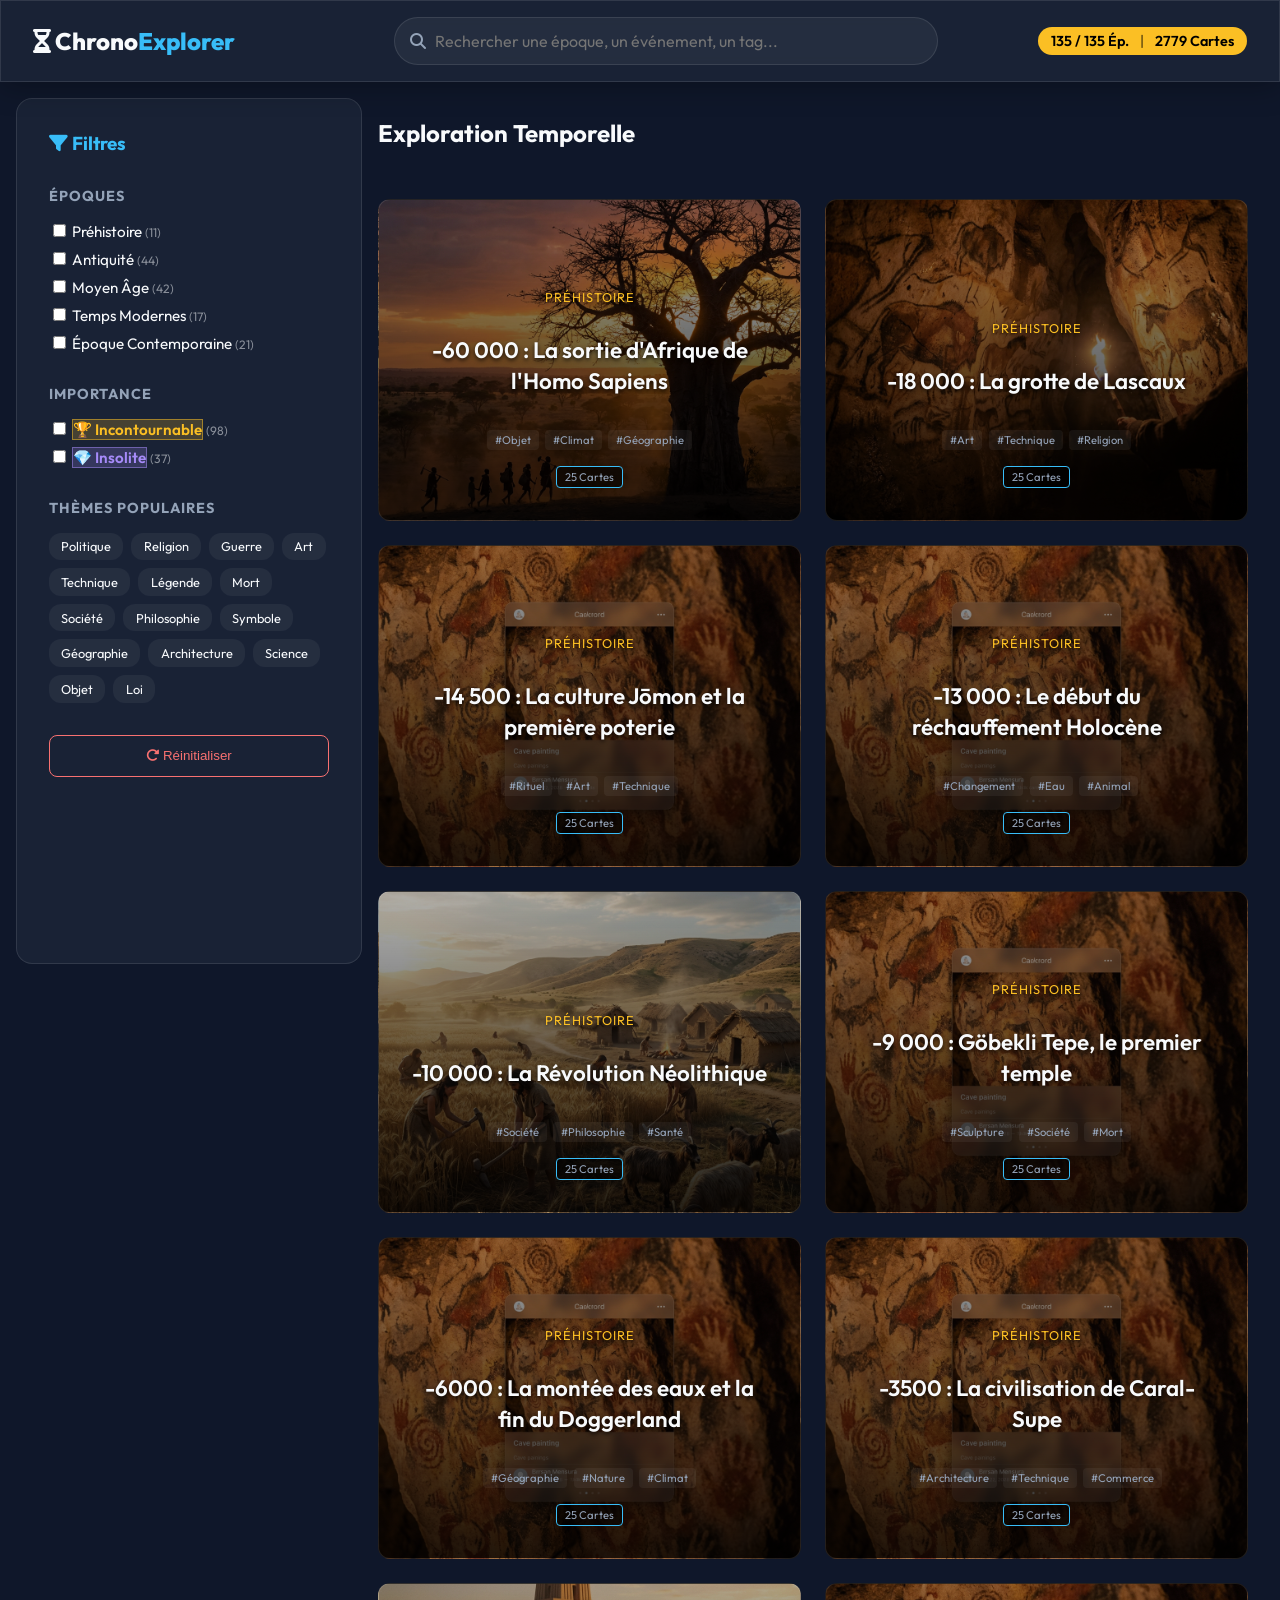
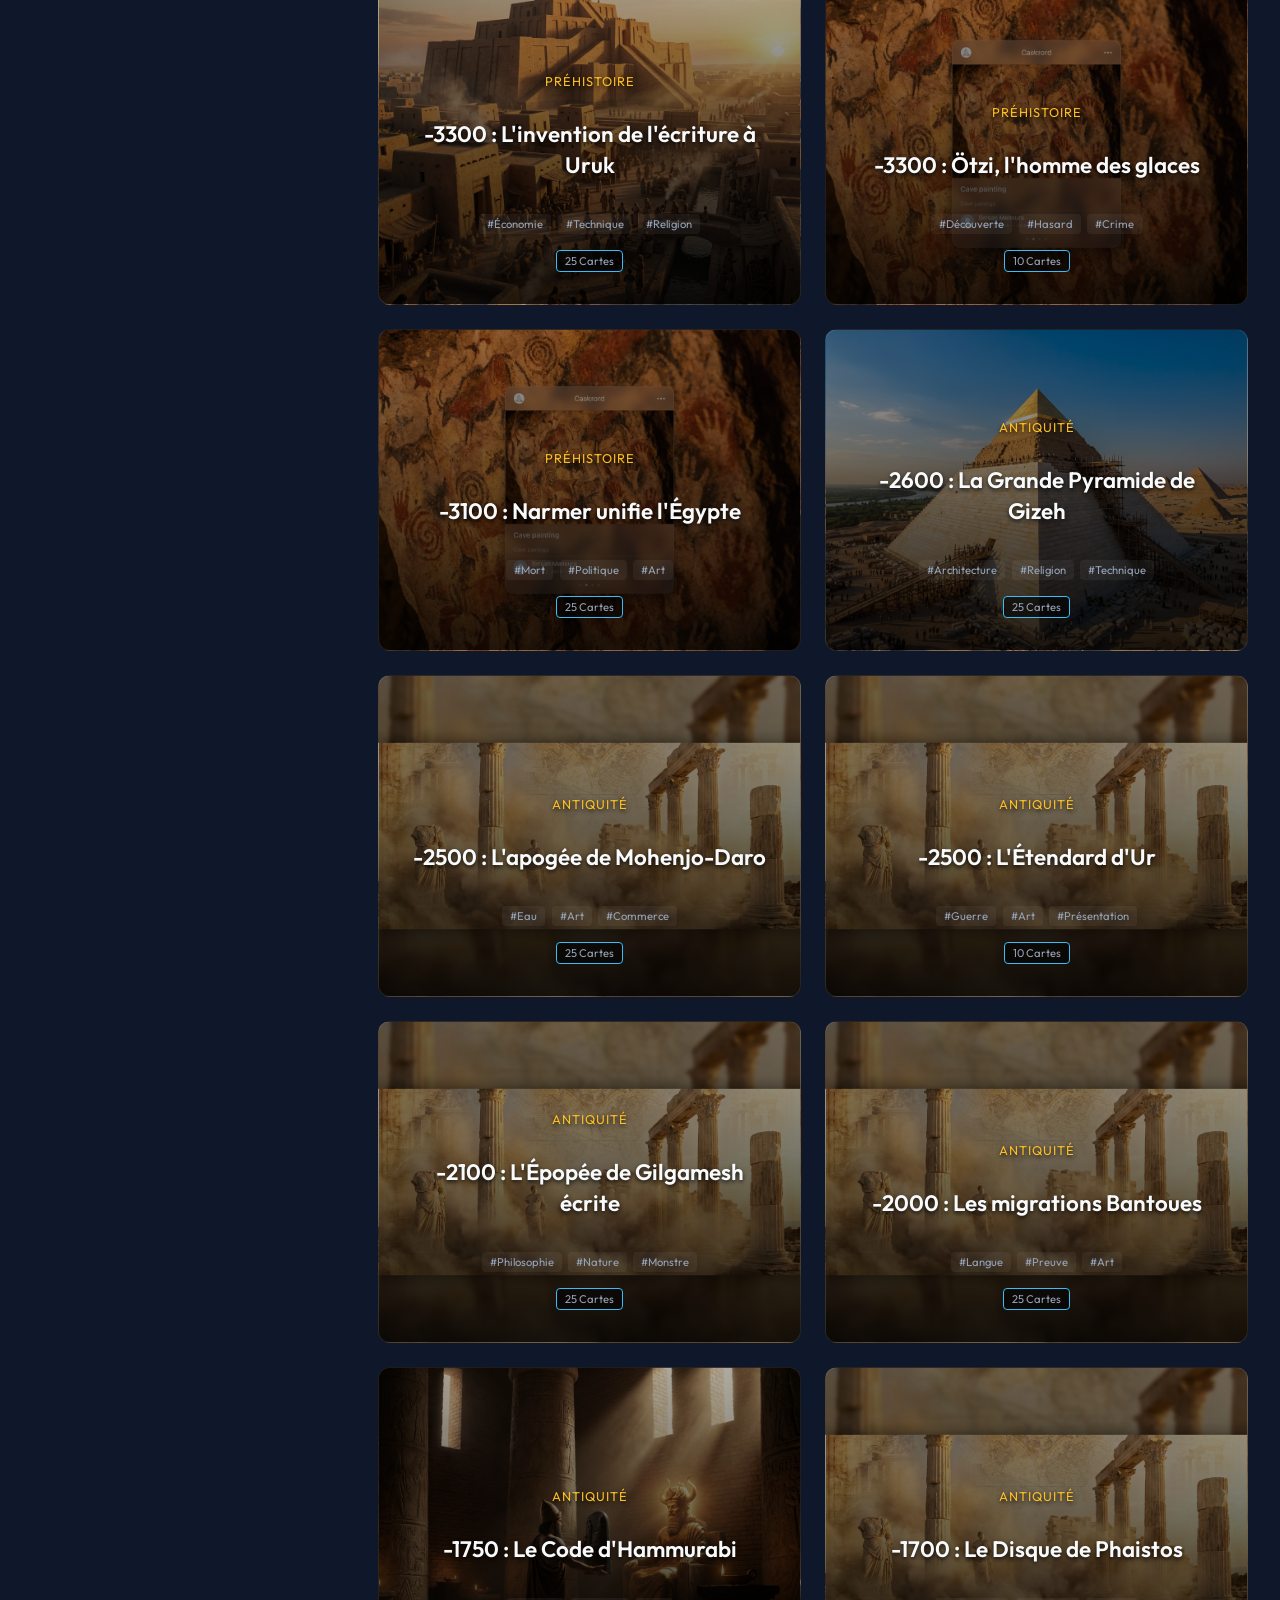
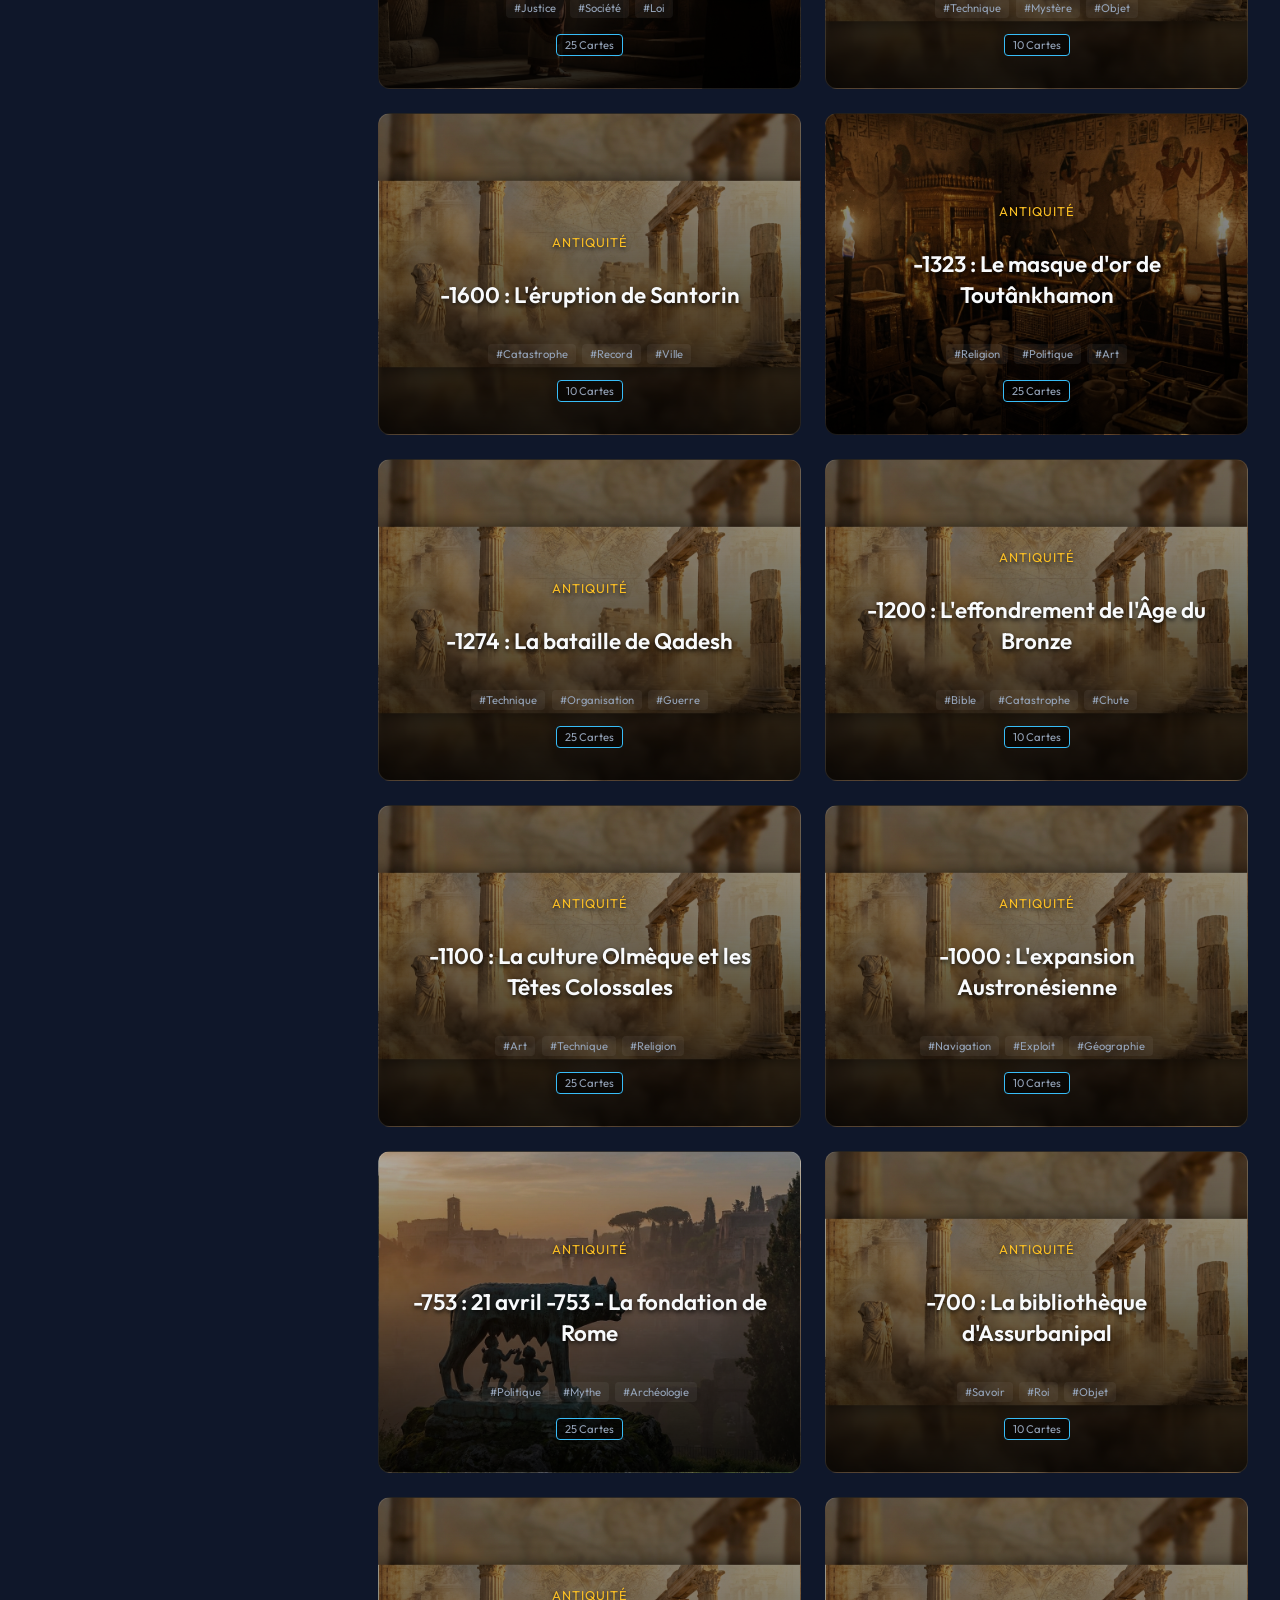
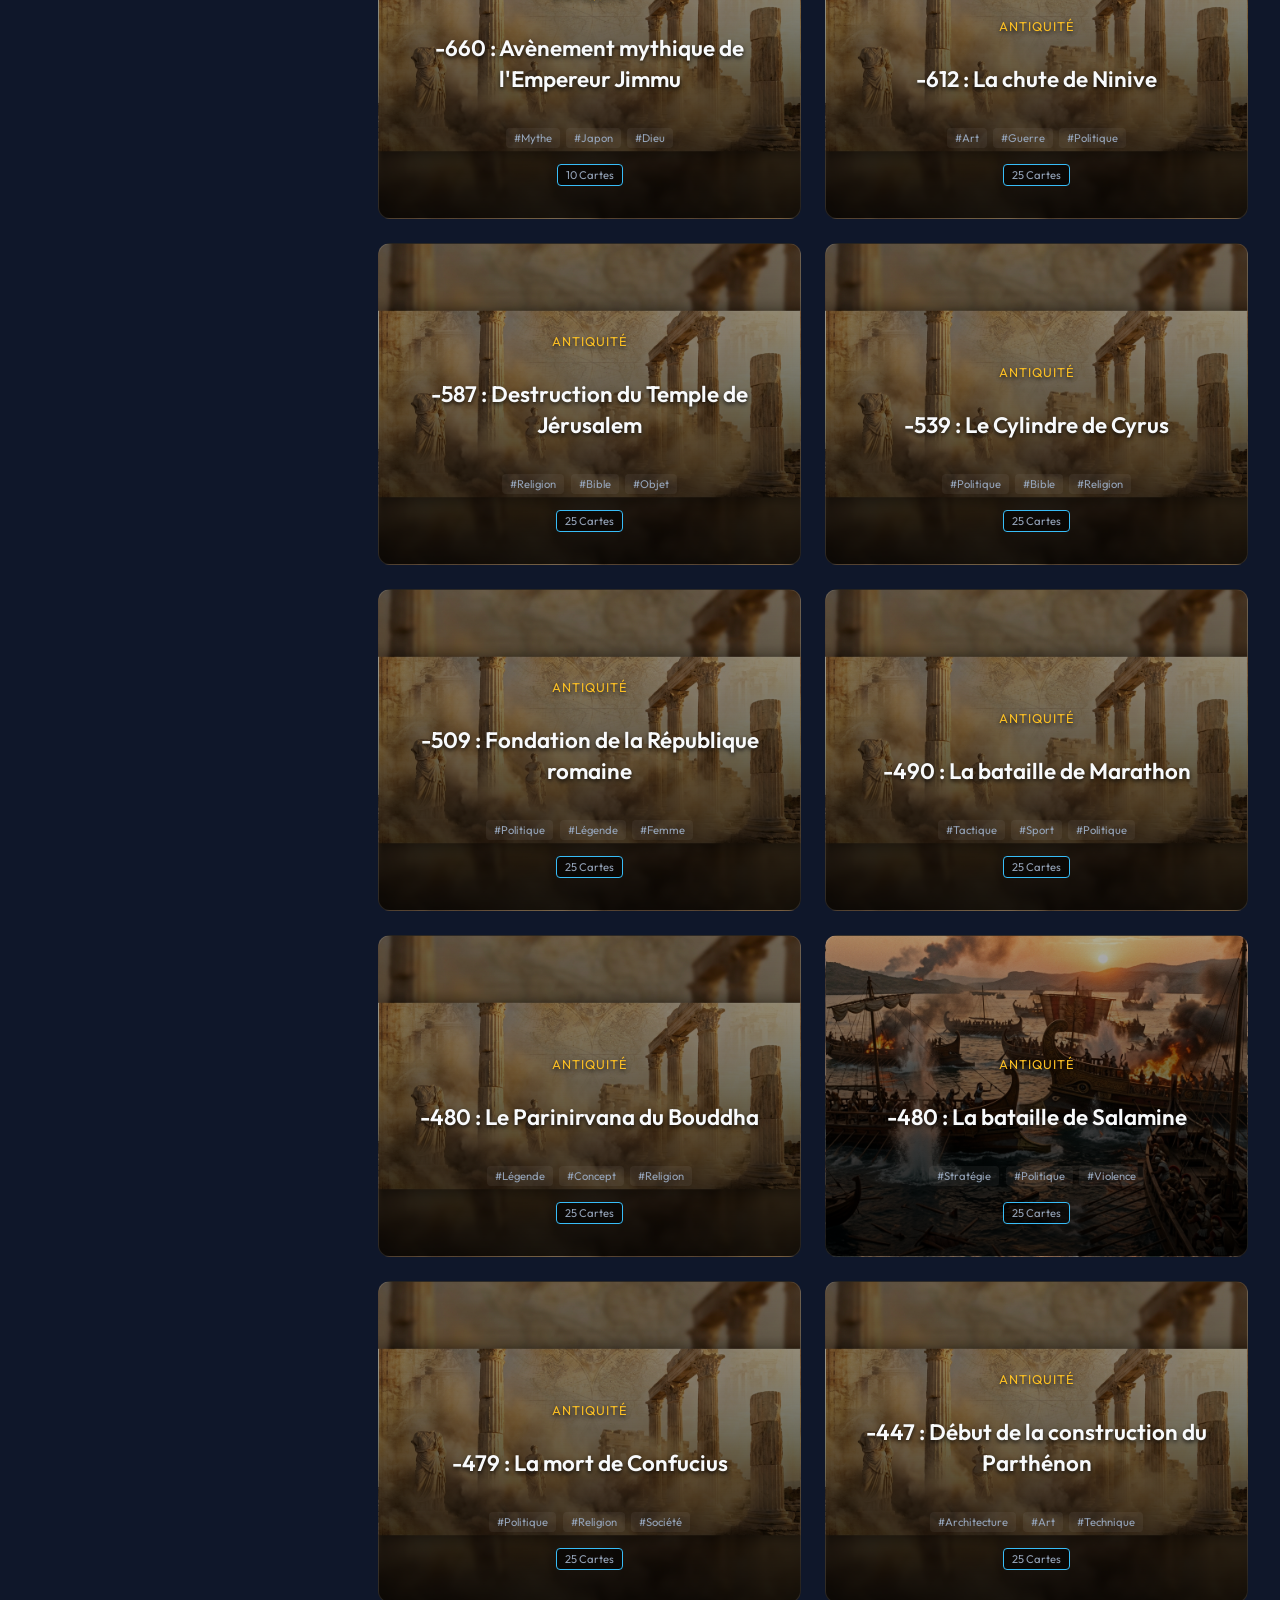
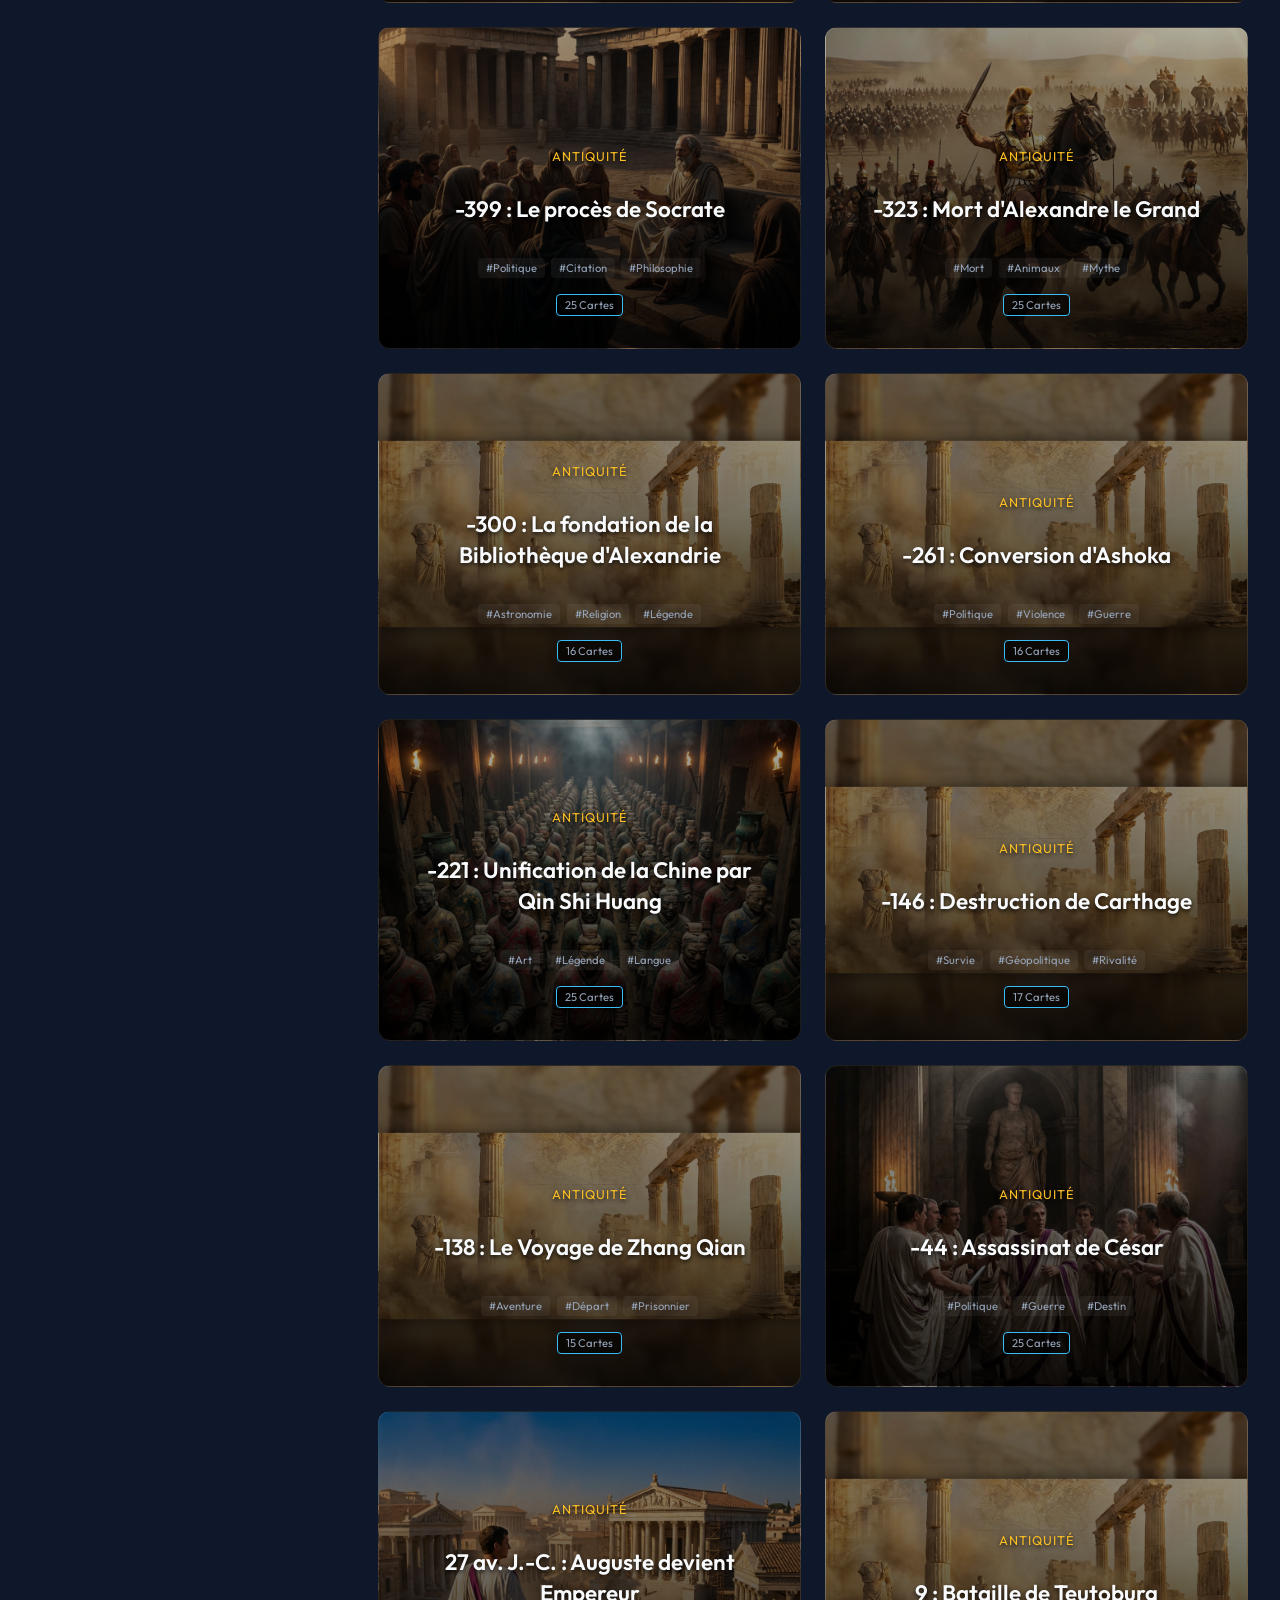
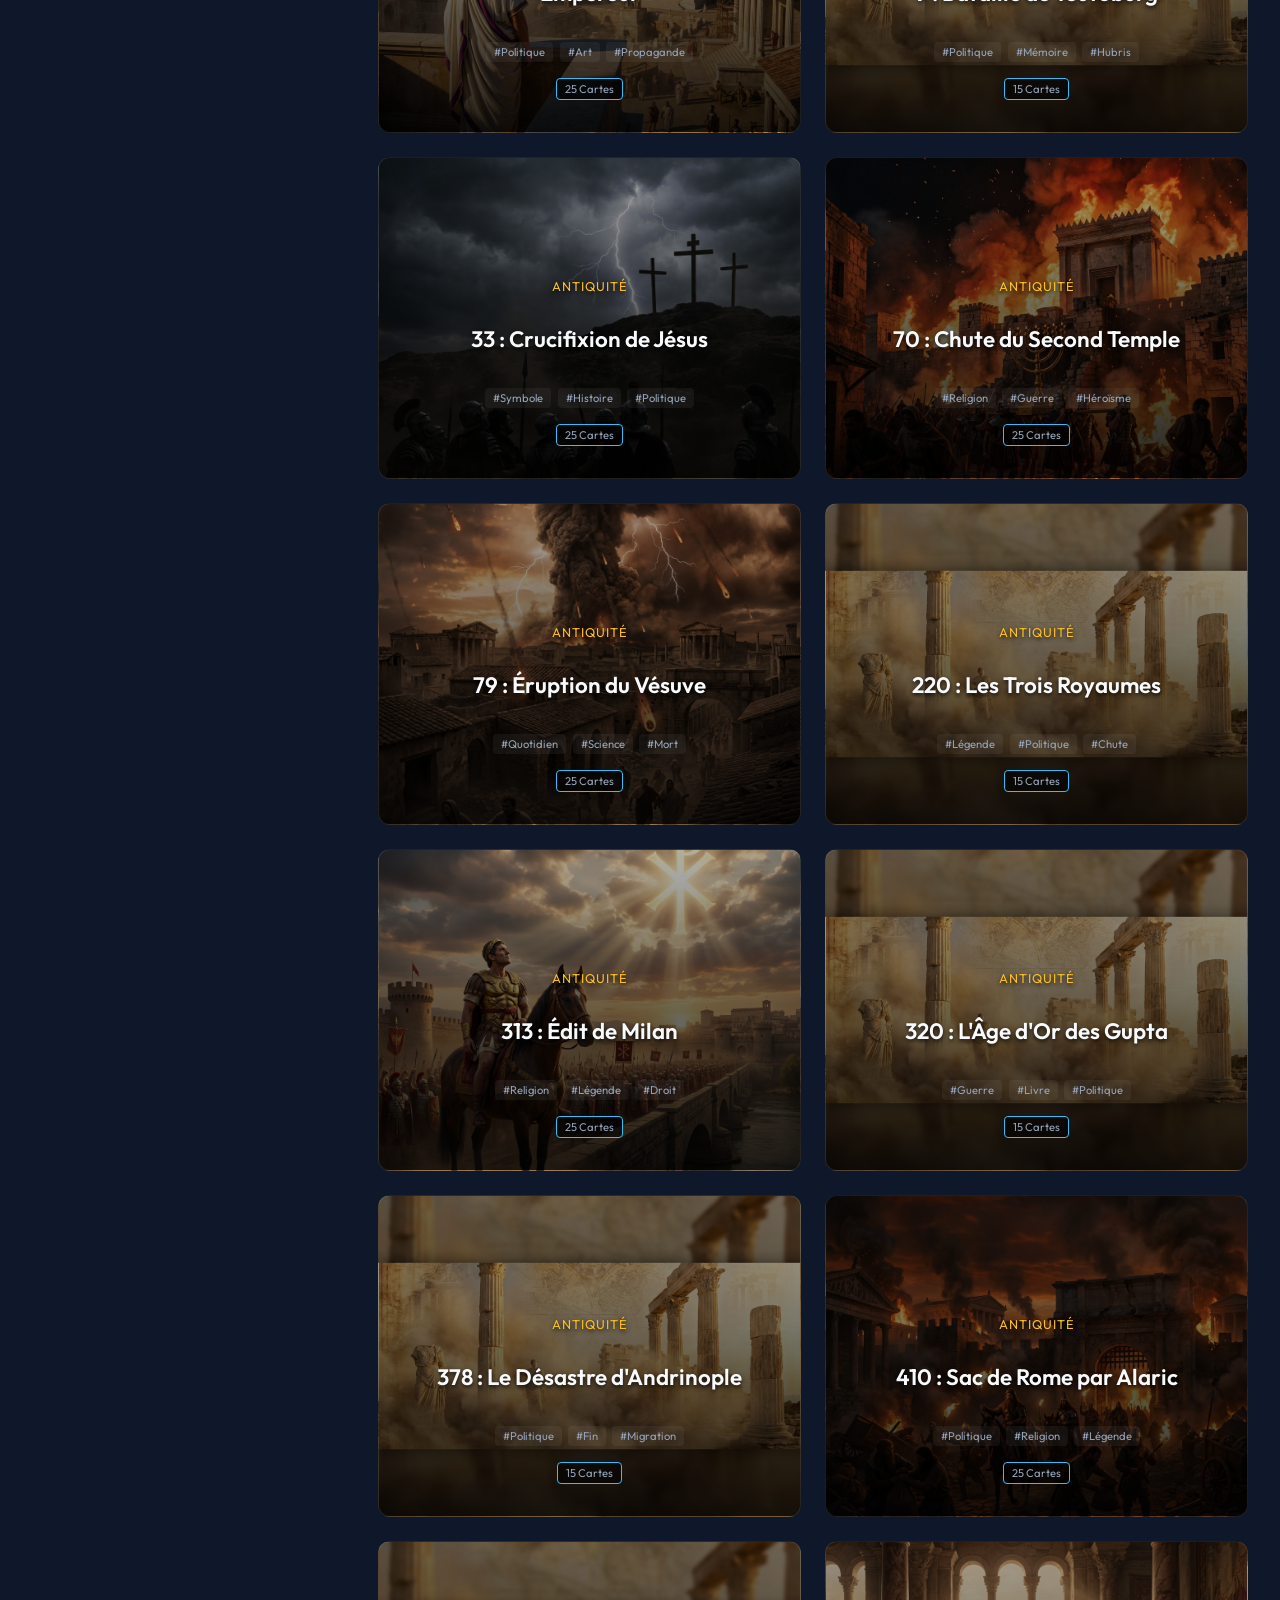
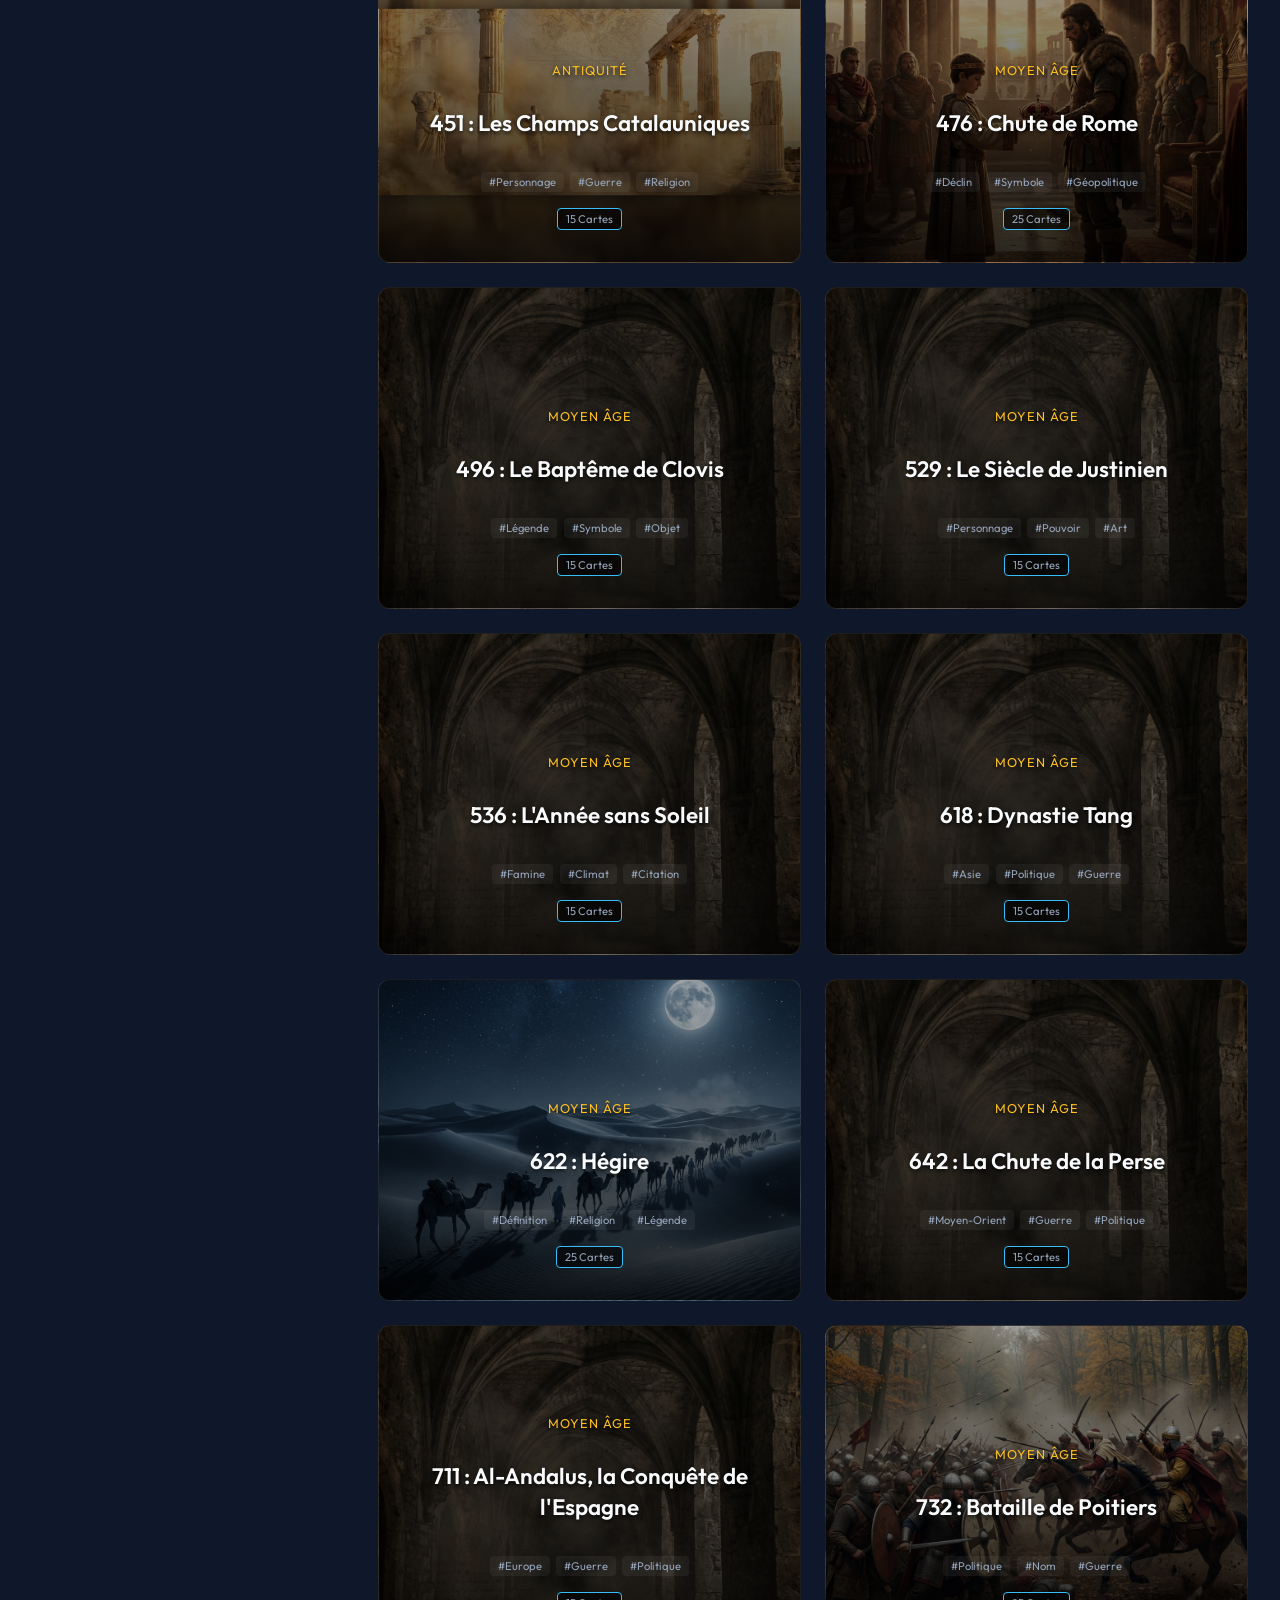
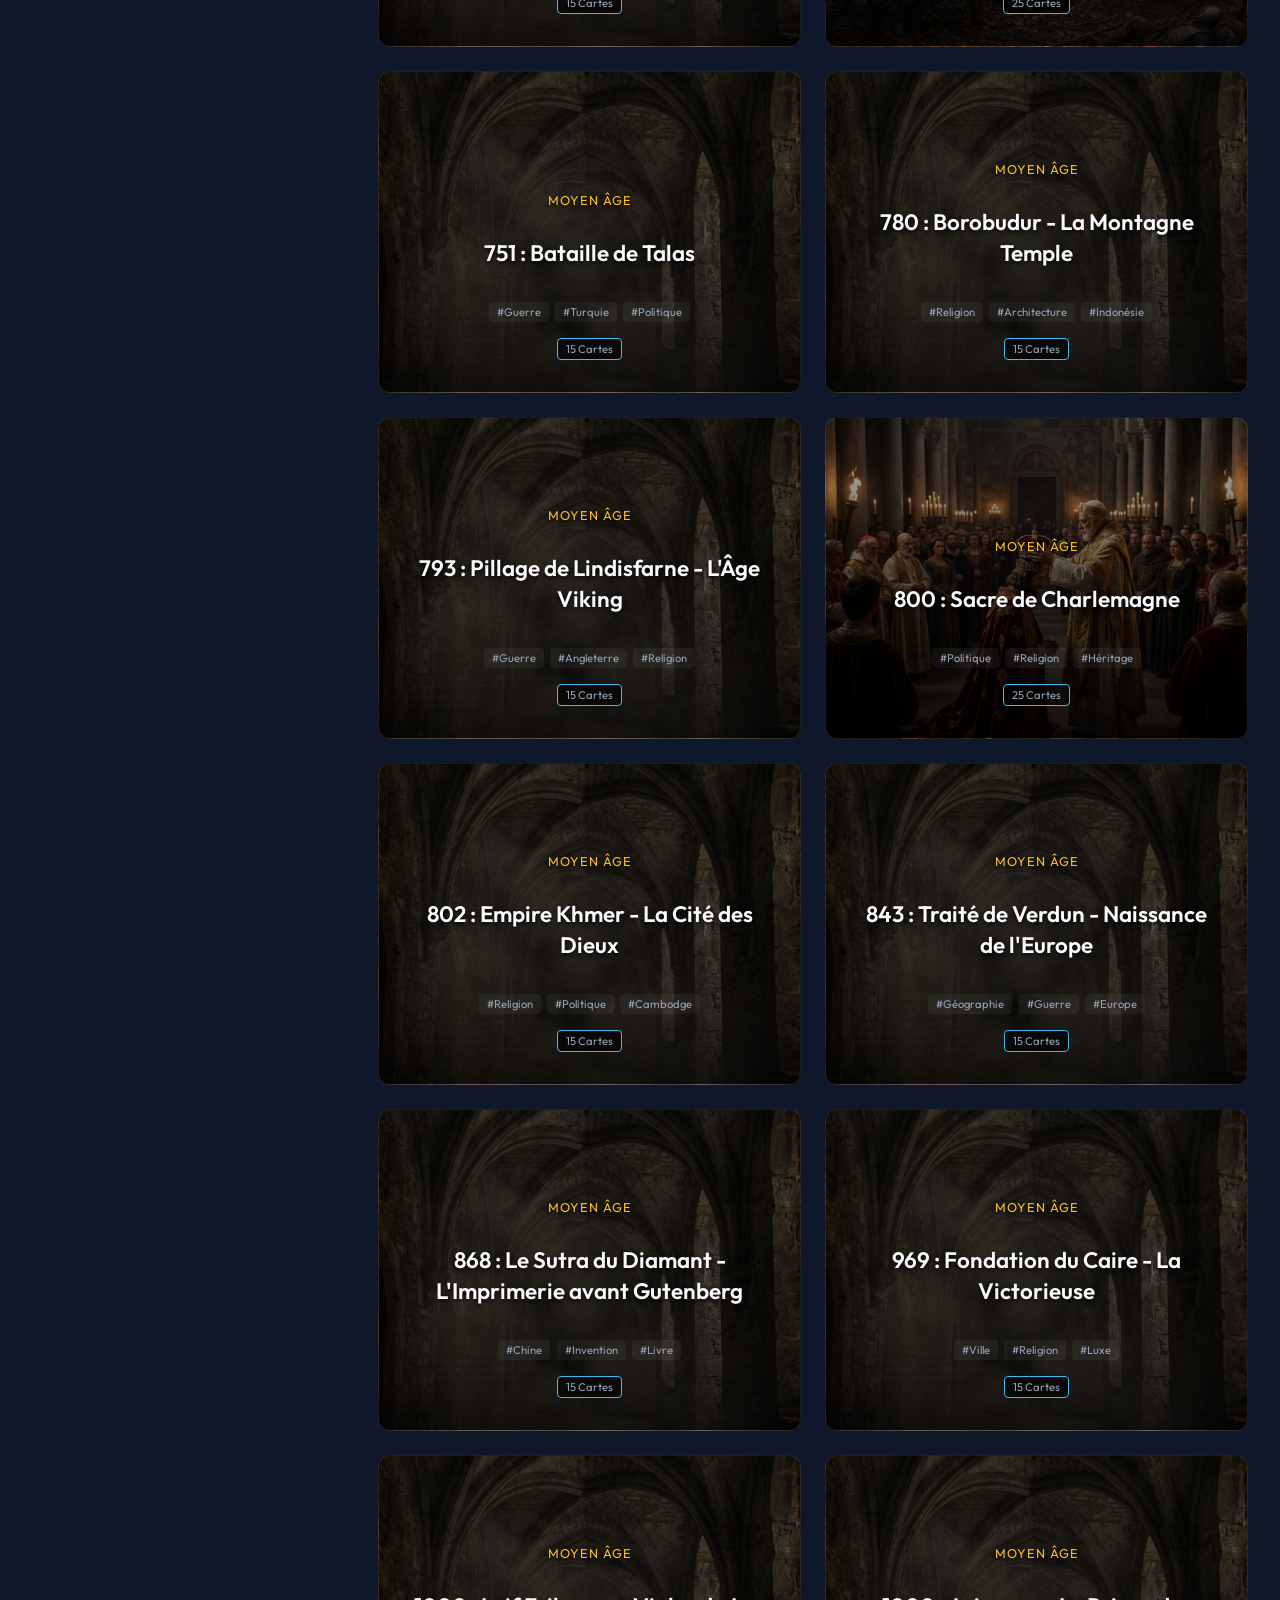
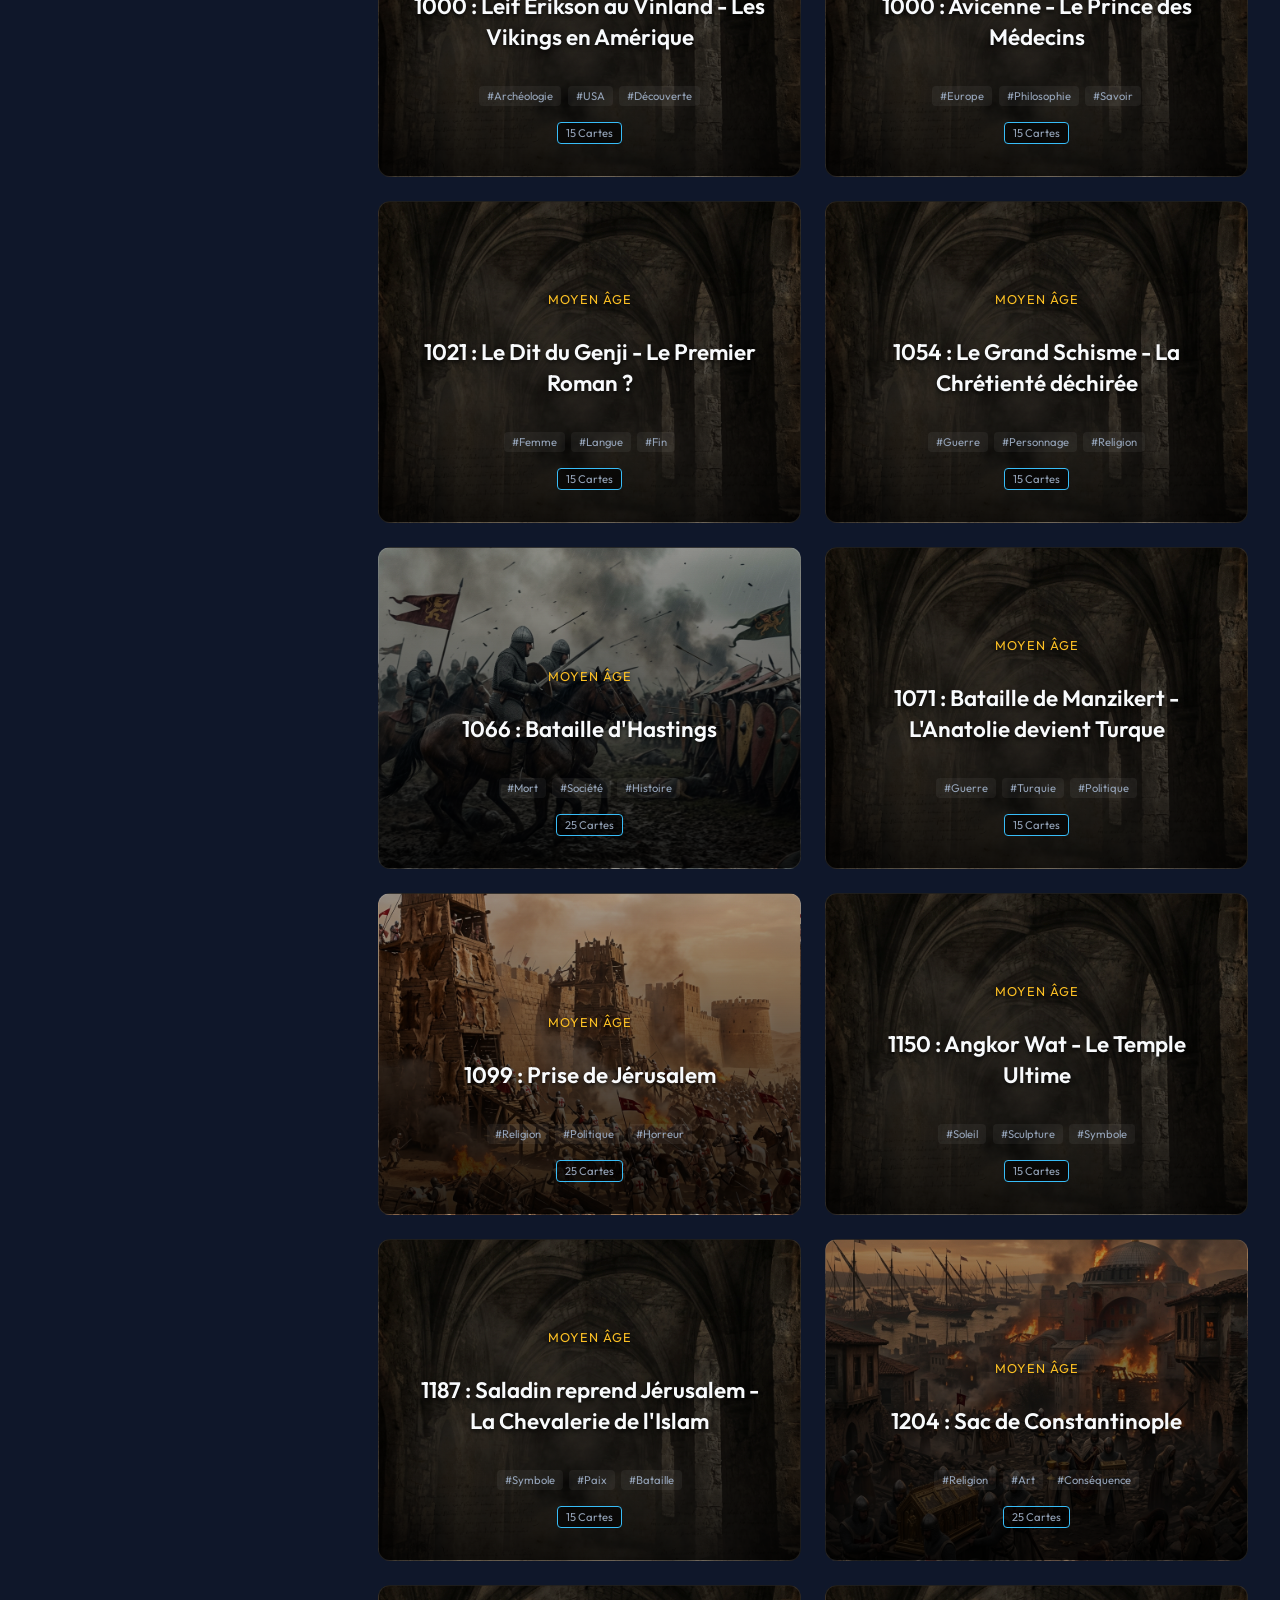
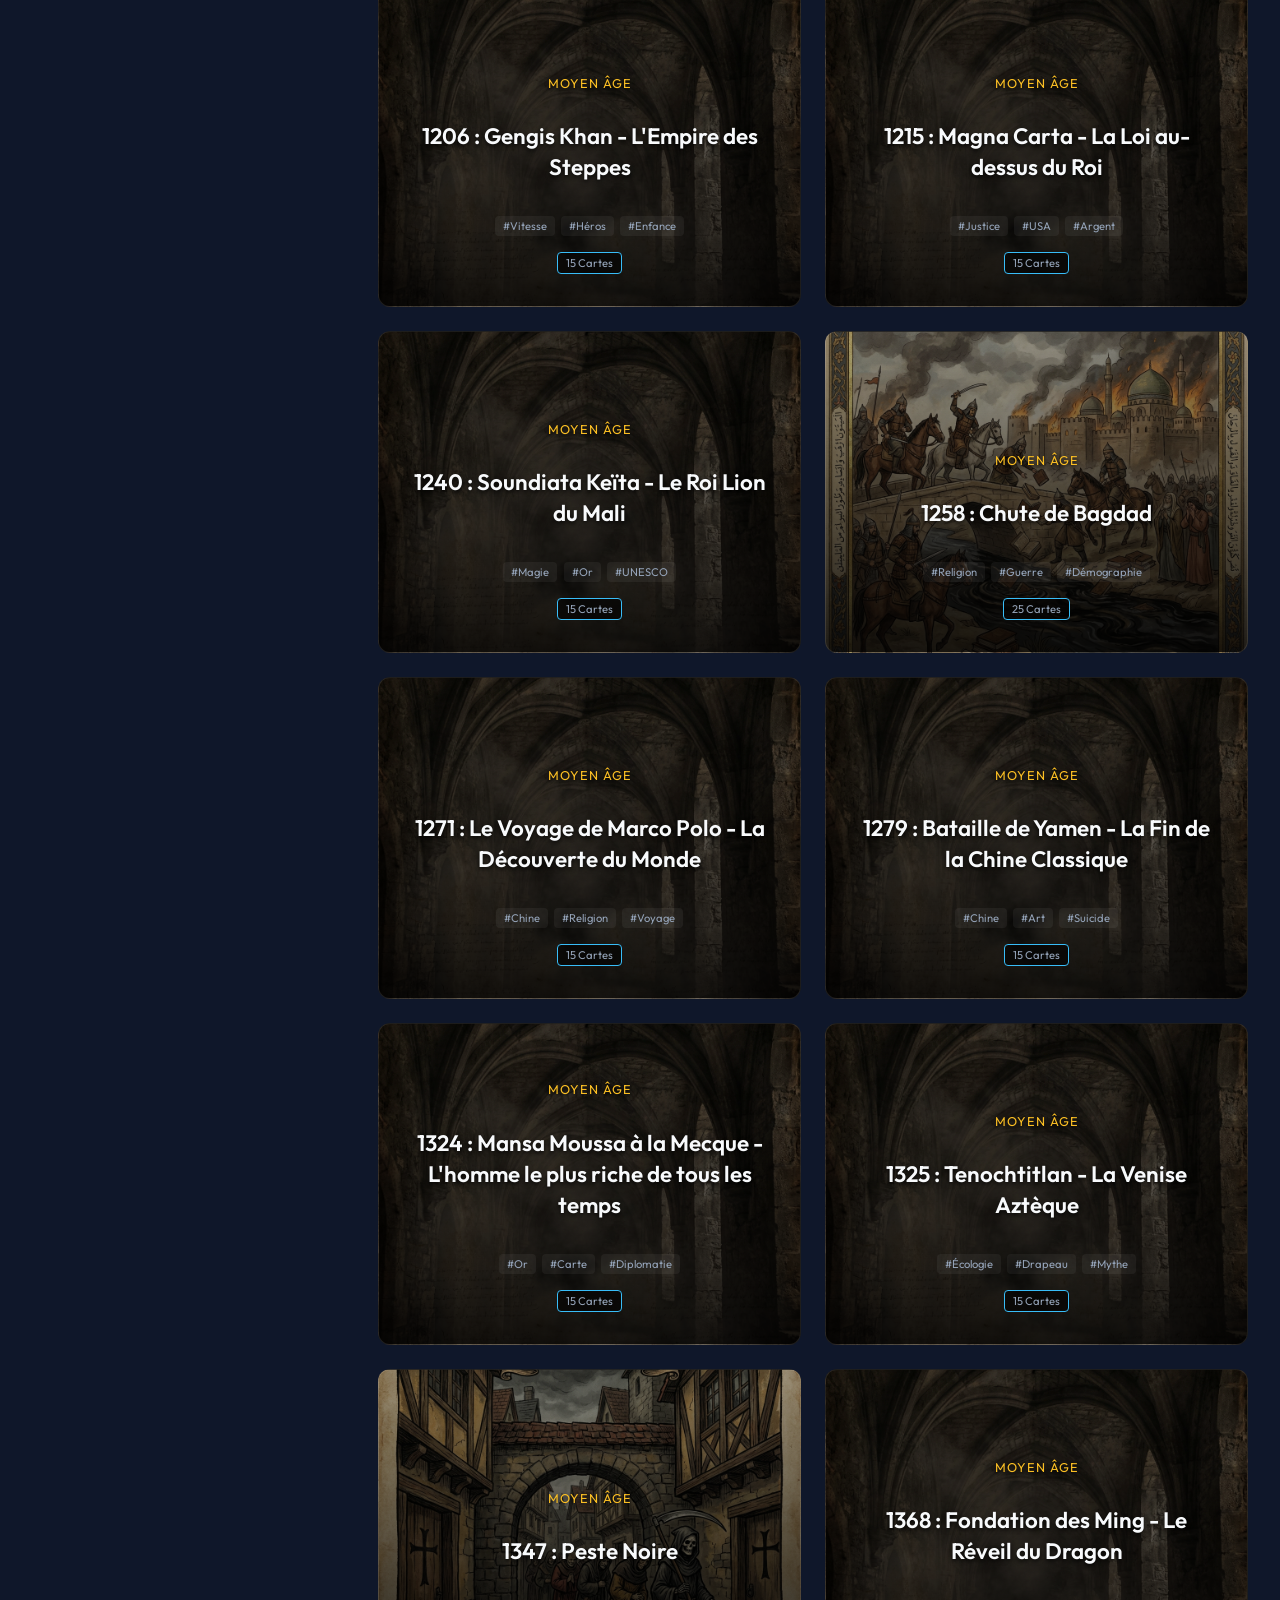
==== index.html @ a6320ce4 "Feat: Improve mobile design (swipe, filters, header)" ====
<!DOCTYPE html>
<html lang="fr">

<head>
    <meta charset="UTF-8">
    <meta name="viewport" content="width=device-width, initial-scale=1.0">
    <title>Chrono-Explorer | Annecdote</title>
    <!-- Modern Font -->
    <link
        href="https://fonts.googleapis.com/css2?family=Outfit:wght@300;400;600;800&family=Merriweather:ital,wght@0,300;0,400;1,400&display=swap"
        rel="stylesheet">
    <link rel="stylesheet" href="explorer.css">
    <!-- FontAwesome for Icons -->
    <link rel="stylesheet" href="https://cdnjs.cloudflare.com/ajax/libs/font-awesome/6.4.0/css/all.min.css">
</head>

<body>

    <!-- Header Navigation -->
    <header class="glass-header">
        <div class="logo">
            <i class="fa-solid fa-hourglass-half"></i> Chrono<span>Explorer</span>
        </div>
        <div class="search-container">
            <i class="fa-solid fa-search"></i>
            <input type="text" id="searchInput" placeholder="Rechercher une époque, un événement, un tag...">
        </div>
        <div class="stats-badge">
            <span id="cardCount">0</span> Cartes
        </div>
    </header>

    <div class="app-layout">
        <!-- Mobile Filter Toggle -->
        <button id="toggleFiltersBtn" class="mobile-filter-toggle">
            <i class="fa-solid fa-filter"></i> Filtres
        </button>

        <!-- Sidebar Filters -->
        <aside class="sidebar glass-panel">
            <h3><i class="fa-solid fa-filter"></i> Filtres</h3>

            <div class="filter-section">
                <h4>Époques</h4>
                <div class="checkbox-group" id="eraFilters">
                    <!-- Injected via JS -->
                </div>
            </div>

            <div class="filter-section">
                <h4>Importance</h4>
                <div class="checkbox-group" id="priorityFilters">
                    <!-- Injected via JS -->
                </div>
            </div>

            <div class="filter-section">
                <h4>Thèmes Populaires</h4>
                <div class="tags-cloud" id="tagFilters">
                    <!-- Injected via JS -->
                </div>
            </div>

            <button id="resetFilters" class="btn-reset">
                <i class="fa-solid fa-rotate-right"></i> Réinitialiser
            </button>
        </aside>

        <!-- Main Content -->
        <main class="main-content">
            <div class="content-header">
                <h2>Exploration Temporelle</h2>

            </div>

            <div id="cardsGrid" class="cards-grid">
                <!-- Cards injected here -->
            </div>

            <div id="noResults" class="hidden">
                <i class="fa-solid fa-wind"></i>
                <p>Aucun résultat trouvé dans les archives du temps.</p>
            </div>
        </main>
    </div>

    <!-- Detail Modal (Keep for individual card view if needed, or remove? Let's keep for search results) -->
    <div id="cardModal" class="modal hidden">
        <div class="modal-content glass-panel">
            <span class="close-modal">&times;</span>
            <div class="modal-body" id="modalBody"></div>
        </div>
    </div>

    <!-- Episode Player Overlay -->
    <div id="episodePlayer" class="player-overlay hidden">
        <div class="player-header">
            <button id="closePlayer" class="btn-icon"><i class="fa-solid fa-times"></i></button>
            <h3 id="playerTitle">Episode Title</h3>
            <span id="playerProgress">1 / 25</span>
        </div>

        <div class="player-card-container">
            <button id="prevCard" class="nav-btn"><i class="fa-solid fa-chevron-left"></i></button>

            <div id="activeCard" class="glass-panel player-card">
                <!-- Card Content Injected Here -->
            </div>

            <button id="nextCard" class="nav-btn"><i class="fa-solid fa-chevron-right"></i></button>
        </div>

        <div class="player-controls">
            <div class="progress-bar">
                <div class="progress-fill" id="progressBar"></div>
            </div>
            <p class="hint-text">Utilisez les flèches ou cliquez pour avancer</p>
        </div>
    </div>

    <!-- Data Scripts (Load ALL episodes) -->
    <!-- Batch 1 + Gap Fillers -->
    <!-- data.js MOVED TO END -->
    <!-- Note: data.js aggregates everything, so we assume factsData is available globally -->
    <!-- If individual scripts are needed because data.js relies on them being loaded first, we need to include them. 
         Wait, data.js USES 'data_epX' variables. So we must load them all.
         AUTO-GENERATED LIST BELOW -->
    <script src="data_episode_1_sortie_afrique.js"></script>
    <script src="data_episode_2_lascaux.js"></script>
    <script src="data_episode_3_rome.js"></script>
    <script src="data_episode_4_neolithique.js"></script>
    <script src="data_episode_5_ecriture_uruk.js"></script>
    <script src="data_episode_6_pyramides.js"></script>
    <script src="data_episode_7_hammurabi.js"></script>
    <script src="data_episode_8_toutankhamon.js"></script>
    <script src="data_episode_9_salamine.js"></script>
    <script src="data_episode_11_alexandre.js"></script>
    <script src="data_episode_12_chine_qin.js"></script>
    <script src="data_episode_13_cesar.js"></script>
    <script src="data_episode_14_auguste.js"></script>
    <script src="data_episode_15_jesus.js"></script>
    <script src="data_episode_16_temple_70.js"></script>
    <script src="data_episode_17_pompei.js"></script>
    <script src="data_episode_18_constantin.js"></script>
    <script src="data_episode_19_alaric.js"></script>
    <script src="data_episode_20_chute_rome.js"></script>
    <script src="data_episode_21_hegire.js"></script>
    <script src="data_episode_22_poitiers_732.js"></script>
    <script src="data_episode_23_charlemagne.js"></script>
    <script src="data_episode_24_hastings_1066.js"></script>
    <script src="data_episode_25_croisades_1099.js"></script>
    <script src="data_episode_26_constantinople_1204.js"></script>
    <script src="data_episode_27_bagdad_1258.js"></script>
    <script src="data_episode_28_peste_noire.js"></script>
    <script src="data_episode_29_chute_const_1453.js"></script>
    <script src="data_episode_30_gutenberg_1455.js"></script>
    <script src="data_episode_31_colomb_1492.js"></script>
    <script src="data_episode_32_luther_1517.js"></script>
    <script src="data_episode_33_magellan_1519.js"></script>
    <script src="data_episode_34_cortes_1521.js"></script>
    <script src="data_episode_35_copernic.js"></script>
    <script src="data_episode_36_galilee.js"></script>
    <script src="data_episode_37_taj_mahal.js"></script>
    <script src="data_episode_38_encyclopedie.js"></script>
    <script src="data_episode_39_watt_1769.js"></script>
    <script src="data_episode_40_independence_1776.js"></script>
    <script src="data_episode_41_bastille_1789.js"></script>
    <script src="data_episode_42_haiti_1791.js"></script>
    <script src="data_episode_43_rosette_1799.js"></script>
    <script src="data_episode_44_napoleon_1804.js"></script>
    <script src="data_episode_45_vienne_1815.js"></script>
    <script src="data_episode_46_champollion_1821.js"></script>
    <script src="data_episode_47_train_1830.js"></script>
    <script src="data_episode_48_delacroix_1830.js"></script>
    <script src="data_episode_49_abolition_1848.js"></script>
    <script src="data_episode_50_darwin_1859.js"></script>
    <script src="data_episode_51_secession_1861.js"></script>
    <script src="data_episode_52_meiji_1868.js"></script>
    <script src="data_episode_53_suez_1869.js"></script>
    <script src="data_episode_54_berlin_1884.js"></script>
    <script src="data_episode_55_pasteur_1885.js"></script>
    <script src="data_episode_56_eiffel_1889.js"></script>
    <script src="data_episode_57_dreyfus_1894.js"></script>
    <script src="data_episode_58_cinema_1895.js"></script>
    <script src="data_episode_59_wright_1903.js"></script>
    <script src="data_episode_60_einstein_1905.js"></script>
    <script src="data_episode_61_laicite_1905.js"></script>
    <script src="data_episode_62_jomon.js"></script>
    <script src="data_episode_63_holocene.js"></script>
    <script src="data_episode_64_gobekli.js"></script>
    <script src="data_episode_65_doggerland.js"></script>
    <script src="data_episode_66_caral_supe.js"></script>
    <script src="data_episode_67_otzi.js"></script>
    <script src="data_episode_68_narmer.js"></script>
    <script src="data_episode_69_mohenjo_daro.js"></script>
    <script src="data_episode_70_etendard_ur.js"></script>
    <script src="data_episode_71_gilgamesh.js"></script>
    <script src="data_episode_72_bantous.js"></script>
    <script src="data_episode_73_phaistos.js"></script>
    <script src="data_episode_74_santorin.js"></script>
    <script src="data_episode_75_qadesh.js"></script>
    <script src="data_episode_76_effondrement_bronze.js"></script>
    <script src="data_episode_77_olmeques.js"></script>
    <script src="data_episode_78_austronesie.js"></script>
    <script src="data_episode_79_assurbanipal.js"></script>
    <script src="data_episode_80_jimmu.js"></script>
    <script src="data_episode_81_ninive.js"></script>
    <script src="data_episode_82_temple_salomon.js"></script>
    <script src="data_episode_83_cyrus.js"></script>
    <script src="data_episode_84_republique_rome.js"></script>
    <script src="data_episode_85_marathon.js"></script>
    <script src="data_episode_86_buddha.js"></script>
    <script src="data_episode_87_confucius.js"></script>
    <script src="data_episode_88_parthenon.js"></script>
    <script src="data_episode_89_socrate.js"></script>
    <!-- Gap Fillers Batch 1 -->
    <script src="data_episode_1_sortie_afrique.js"></script>
    <script src="data_episode_2_lascaux.js"></script>
    <script src="data_episode_3_rome.js"></script>
    <script src="data_episode_4_neolithique.js"></script>
    <script src="data_episode_5_ecriture_uruk.js"></script>
    <script src="data_episode_6_pyramides.js"></script>
    <script src="data_episode_7_hammurabi.js"></script>
    <script src="data_episode_8_toutankhamon.js"></script>
    <script src="data_episode_9_salamine.js"></script>
    <script src="data_episode_11_alexandre.js"></script>
    <script src="data_episode_12_chine_qin.js"></script>
    <script src="data_episode_13_cesar.js"></script>
    <script src="data_episode_14_auguste.js"></script>
    <script src="data_episode_15_jesus.js"></script>
    <script src="data_episode_16_temple_70.js"></script>
    <script src="data_episode_17_pompei.js"></script>
    <script src="data_episode_18_constantin.js"></script>
    <script src="data_episode_19_alaric.js"></script>
    <script src="data_episode_20_chute_rome.js"></script>
    <script src="data_episode_21_hegire.js"></script>
    <script src="data_episode_22_poitiers_732.js"></script>
    <script src="data_episode_23_charlemagne.js"></script>
    <script src="data_episode_24_hastings_1066.js"></script>
    <script src="data_episode_25_croisades_1099.js"></script>
    <script src="data_episode_26_constantinople_1204.js"></script>
    <script src="data_episode_27_bagdad_1258.js"></script>
    <script src="data_episode_28_peste_noire.js"></script>
    <script src="data_episode_29_chute_const_1453.js"></script>
    <script src="data_episode_30_gutenberg_1455.js"></script>
    <script src="data_episode_31_colomb_1492.js"></script>
    <script src="data_episode_32_luther_1517.js"></script>
    <script src="data_episode_33_magellan_1519.js"></script>
    <script src="data_episode_34_cortes_1521.js"></script>
    <script src="data_episode_35_copernic.js"></script>
    <script src="data_episode_36_galilee.js"></script>
    <script src="data_episode_37_taj_mahal.js"></script>
    <script src="data_episode_38_encyclopedie.js"></script>
    <script src="data_episode_39_watt_1769.js"></script>
    <script src="data_episode_40_independence_1776.js"></script>
    <script src="data_episode_41_bastille_1789.js"></script>
    <script src="data_episode_42_haiti_1791.js"></script>
    <script src="data_episode_43_rosette_1799.js"></script>
    <script src="data_episode_44_napoleon_1804.js"></script>
    <script src="data_episode_45_vienne_1815.js"></script>
    <script src="data_episode_46_champollion_1821.js"></script>
    <script src="data_episode_47_train_1830.js"></script>
    <script src="data_episode_48_delacroix_1830.js"></script>
    <script src="data_episode_49_abolition_1848.js"></script>
    <script src="data_episode_50_darwin_1859.js"></script>
    <script src="data_episode_51_secession_1861.js"></script>
    <script src="data_episode_52_meiji_1868.js"></script>
    <script src="data_episode_53_suez_1869.js"></script>
    <script src="data_episode_54_berlin_1884.js"></script>
    <script src="data_episode_55_pasteur_1885.js"></script>
    <script src="data_episode_56_eiffel_1889.js"></script>
    <script src="data_episode_57_dreyfus_1894.js"></script>
    <script src="data_episode_58_cinema_1895.js"></script>
    <script src="data_episode_59_wright_1903.js"></script>
    <script src="data_episode_60_einstein_1905.js"></script>
    <script src="data_episode_61_laicite_1905.js"></script>
    <script src="data_episode_62_jomon.js"></script>
    <script src="data_episode_63_holocene.js"></script>
    <script src="data_episode_64_gobekli.js"></script>
    <script src="data_episode_65_doggerland.js"></script>
    <script src="data_episode_66_caral_supe.js"></script>
    <script src="data_episode_67_otzi.js"></script>
    <script src="data_episode_68_narmer.js"></script>
    <script src="data_episode_69_mohenjo_daro.js"></script>
    <script src="data_episode_70_etendard_ur.js"></script>
    <script src="data_episode_71_gilgamesh.js"></script>
    <script src="data_episode_72_bantous.js"></script>
    <script src="data_episode_73_phaistos.js"></script>
    <script src="data_episode_74_santorin.js"></script>
    <script src="data_episode_75_qadesh.js"></script>
    <script src="data_episode_76_effondrement_bronze.js"></script>
    <script src="data_episode_77_olmeques.js"></script>
    <script src="data_episode_78_austronesie.js"></script>
    <script src="data_episode_79_assurbanipal.js"></script>
    <script src="data_episode_80_jimmu.js"></script>
    <script src="data_episode_81_ninive.js"></script>
    <script src="data_episode_82_temple_salomon.js"></script>
    <script src="data_episode_83_cyrus.js"></script>
    <script src="data_episode_84_republique_rome.js"></script>
    <script src="data_episode_85_marathon.js"></script>
    <script src="data_episode_86_buddha.js"></script>
    <script src="data_episode_87_confucius.js"></script>
    <script src="data_episode_88_parthenon.js"></script>
    <script src="data_episode_89_socrate.js"></script>
    <!-- Gap Fillers Batch 2 -->
    <script src="data_episode_1_sortie_afrique.js"></script>
    <script src="data_episode_2_lascaux.js"></script>
    <script src="data_episode_3_rome.js"></script>
    <script src="data_episode_4_neolithique.js"></script>
    <script src="data_episode_5_ecriture_uruk.js"></script>
    <script src="data_episode_6_pyramides.js"></script>
    <script src="data_episode_7_hammurabi.js"></script>
    <script src="data_episode_8_toutankhamon.js"></script>
    <script src="data_episode_9_salamine.js"></script>
    <script src="data_episode_11_alexandre.js"></script>
    <script src="data_episode_12_chine_qin.js"></script>
    <script src="data_episode_13_cesar.js"></script>
    <script src="data_episode_14_auguste.js"></script>
    <script src="data_episode_15_jesus.js"></script>
    <script src="data_episode_16_temple_70.js"></script>
    <script src="data_episode_17_pompei.js"></script>
    <script src="data_episode_18_constantin.js"></script>
    <script src="data_episode_19_alaric.js"></script>
    <script src="data_episode_20_chute_rome.js"></script>
    <script src="data_episode_21_hegire.js"></script>
    <script src="data_episode_22_poitiers_732.js"></script>
    <script src="data_episode_23_charlemagne.js"></script>
    <script src="data_episode_24_hastings_1066.js"></script>
    <script src="data_episode_25_croisades_1099.js"></script>
    <script src="data_episode_26_constantinople_1204.js"></script>
    <script src="data_episode_27_bagdad_1258.js"></script>
    <script src="data_episode_28_peste_noire.js"></script>
    <script src="data_episode_29_chute_const_1453.js"></script>
    <script src="data_episode_30_gutenberg_1455.js"></script>
    <script src="data_episode_31_colomb_1492.js"></script>
    <script src="data_episode_32_luther_1517.js"></script>
    <script src="data_episode_33_magellan_1519.js"></script>
    <script src="data_episode_34_cortes_1521.js"></script>
    <script src="data_episode_35_copernic.js"></script>
    <script src="data_episode_36_galilee.js"></script>
    <script src="data_episode_37_taj_mahal.js"></script>
    <script src="data_episode_38_encyclopedie.js"></script>
    <script src="data_episode_39_watt_1769.js"></script>
    <script src="data_episode_40_independence_1776.js"></script>
    <script src="data_episode_41_bastille_1789.js"></script>
    <script src="data_episode_42_haiti_1791.js"></script>
    <script src="data_episode_43_rosette_1799.js"></script>
    <script src="data_episode_44_napoleon_1804.js"></script>
    <script src="data_episode_45_vienne_1815.js"></script>
    <script src="data_episode_46_champollion_1821.js"></script>
    <script src="data_episode_47_train_1830.js"></script>
    <script src="data_episode_48_delacroix_1830.js"></script>
    <script src="data_episode_49_abolition_1848.js"></script>
    <script src="data_episode_50_darwin_1859.js"></script>
    <script src="data_episode_51_secession_1861.js"></script>
    <script src="data_episode_52_meiji_1868.js"></script>
    <script src="data_episode_53_suez_1869.js"></script>
    <script src="data_episode_54_berlin_1884.js"></script>
    <script src="data_episode_55_pasteur_1885.js"></script>
    <script src="data_episode_56_eiffel_1889.js"></script>
    <script src="data_episode_57_dreyfus_1894.js"></script>
    <script src="data_episode_58_cinema_1895.js"></script>
    <script src="data_episode_59_wright_1903.js"></script>
    <script src="data_episode_60_einstein_1905.js"></script>
    <script src="data_episode_61_laicite_1905.js"></script>
    <script src="data_episode_62_jomon.js"></script>
    <script src="data_episode_63_holocene.js"></script>
    <script src="data_episode_64_gobekli.js"></script>
    <script src="data_episode_65_doggerland.js"></script>
    <script src="data_episode_66_caral_supe.js"></script>
    <script src="data_episode_67_otzi.js"></script>
    <script src="data_episode_68_narmer.js"></script>
    <script src="data_episode_69_mohenjo_daro.js"></script>
    <script src="data_episode_70_etendard_ur.js"></script>
    <script src="data_episode_71_gilgamesh.js"></script>
    <script src="data_episode_72_bantous.js"></script>
    <script src="data_episode_73_phaistos.js"></script>
    <script src="data_episode_74_santorin.js"></script>
    <script src="data_episode_75_qadesh.js"></script>
    <script src="data_episode_76_effondrement_bronze.js"></script>
    <script src="data_episode_77_olmeques.js"></script>
    <script src="data_episode_78_austronesie.js"></script>
    <script src="data_episode_79_assurbanipal.js"></script>
    <script src="data_episode_80_jimmu.js"></script>
    <script src="data_episode_81_ninive.js"></script>
    <script src="data_episode_82_temple_salomon.js"></script>
    <script src="data_episode_83_cyrus.js"></script>
    <script src="data_episode_84_republique_rome.js"></script>
    <script src="data_episode_85_marathon.js"></script>
    <script src="data_episode_86_buddha.js"></script>
    <script src="data_episode_87_confucius.js"></script>
    <script src="data_episode_88_parthenon.js"></script>
    <script src="data_episode_89_socrate.js"></script>
    <!-- Gap Fillers Batch 3 -->
    <script src="data_episode_1_sortie_afrique.js"></script>
    <script src="data_episode_2_lascaux.js"></script>
    <script src="data_episode_3_rome.js"></script>
    <script src="data_episode_4_neolithique.js"></script>
    <script src="data_episode_5_ecriture_uruk.js"></script>
    <script src="data_episode_6_pyramides.js"></script>
    <script src="data_episode_7_hammurabi.js"></script>
    <script src="data_episode_8_toutankhamon.js"></script>
    <script src="data_episode_9_salamine.js"></script>
    <script src="data_episode_11_alexandre.js"></script>
    <script src="data_episode_12_chine_qin.js"></script>
    <script src="data_episode_13_cesar.js"></script>
    <script src="data_episode_14_auguste.js"></script>
    <script src="data_episode_15_jesus.js"></script>
    <script src="data_episode_16_temple_70.js"></script>
    <script src="data_episode_17_pompei.js"></script>
    <script src="data_episode_18_constantin.js"></script>
    <script src="data_episode_19_alaric.js"></script>
    <script src="data_episode_20_chute_rome.js"></script>
    <script src="data_episode_21_hegire.js"></script>
    <script src="data_episode_22_poitiers_732.js"></script>
    <script src="data_episode_23_charlemagne.js"></script>
    <script src="data_episode_24_hastings_1066.js"></script>
    <script src="data_episode_25_croisades_1099.js"></script>
    <script src="data_episode_26_constantinople_1204.js"></script>
    <script src="data_episode_27_bagdad_1258.js"></script>
    <script src="data_episode_28_peste_noire.js"></script>
    <script src="data_episode_29_chute_const_1453.js"></script>
    <script src="data_episode_30_gutenberg_1455.js"></script>
    <script src="data_episode_31_colomb_1492.js"></script>
    <script src="data_episode_32_luther_1517.js"></script>
    <script src="data_episode_33_magellan_1519.js"></script>
    <script src="data_episode_34_cortes_1521.js"></script>
    <script src="data_episode_35_copernic.js"></script>
    <script src="data_episode_36_galilee.js"></script>
    <script src="data_episode_37_taj_mahal.js"></script>
    <script src="data_episode_38_encyclopedie.js"></script>
    <script src="data_episode_39_watt_1769.js"></script>
    <script src="data_episode_40_independence_1776.js"></script>
    <script src="data_episode_41_bastille_1789.js"></script>
    <script src="data_episode_42_haiti_1791.js"></script>
    <script src="data_episode_43_rosette_1799.js"></script>
    <script src="data_episode_44_napoleon_1804.js"></script>
    <script src="data_episode_45_vienne_1815.js"></script>
    <script src="data_episode_46_champollion_1821.js"></script>
    <script src="data_episode_47_train_1830.js"></script>
    <script src="data_episode_48_delacroix_1830.js"></script>
    <script src="data_episode_49_abolition_1848.js"></script>
    <script src="data_episode_50_darwin_1859.js"></script>
    <script src="data_episode_51_secession_1861.js"></script>
    <script src="data_episode_52_meiji_1868.js"></script>
    <script src="data_episode_53_suez_1869.js"></script>
    <script src="data_episode_54_berlin_1884.js"></script>
    <script src="data_episode_55_pasteur_1885.js"></script>
    <script src="data_episode_56_eiffel_1889.js"></script>
    <script src="data_episode_57_dreyfus_1894.js"></script>
    <script src="data_episode_58_cinema_1895.js"></script>
    <script src="data_episode_59_wright_1903.js"></script>
    <script src="data_episode_60_einstein_1905.js"></script>
    <script src="data_episode_61_laicite_1905.js"></script>
    <script src="data_episode_62_jomon.js"></script>
    <script src="data_episode_63_holocene.js"></script>
    <script src="data_episode_64_gobekli.js"></script>
    <script src="data_episode_65_doggerland.js"></script>
    <script src="data_episode_66_caral_supe.js"></script>
    <script src="data_episode_67_otzi.js"></script>
    <script src="data_episode_68_narmer.js"></script>
    <script src="data_episode_69_mohenjo_daro.js"></script>
    <script src="data_episode_70_etendard_ur.js"></script>
    <script src="data_episode_71_gilgamesh.js"></script>
    <script src="data_episode_72_bantous.js"></script>
    <script src="data_episode_73_phaistos.js"></script>
    <script src="data_episode_74_santorin.js"></script>
    <script src="data_episode_75_qadesh.js"></script>
    <script src="data_episode_76_effondrement_bronze.js"></script>
    <script src="data_episode_77_olmeques.js"></script>
    <script src="data_episode_78_austronesie.js"></script>
    <script src="data_episode_79_assurbanipal.js"></script>
    <script src="data_episode_80_jimmu.js"></script>
    <script src="data_episode_81_ninive.js"></script>
    <script src="data_episode_82_temple_salomon.js"></script>
    <script src="data_episode_83_cyrus.js"></script>
    <script src="data_episode_84_republique_rome.js"></script>
    <script src="data_episode_85_marathon.js"></script>
    <script src="data_episode_86_buddha.js"></script>
    <script src="data_episode_87_confucius.js"></script>
    <script src="data_episode_88_parthenon.js"></script>
    <script src="data_episode_89_socrate.js"></script>
    <!-- Gap Fillers Batch 4 -->
    <script src="data_episode_1_sortie_afrique.js"></script>
    <script src="data_episode_2_lascaux.js"></script>
    <script src="data_episode_3_rome.js"></script>
    <script src="data_episode_4_neolithique.js"></script>
    <script src="data_episode_5_ecriture_uruk.js"></script>
    <script src="data_episode_6_pyramides.js"></script>
    <script src="data_episode_7_hammurabi.js"></script>
    <script src="data_episode_8_toutankhamon.js"></script>
    <script src="data_episode_9_salamine.js"></script>
    <script src="data_episode_11_alexandre.js"></script>
    <script src="data_episode_12_chine_qin.js"></script>
    <script src="data_episode_13_cesar.js"></script>
    <script src="data_episode_14_auguste.js"></script>
    <script src="data_episode_15_jesus.js"></script>
    <script src="data_episode_16_temple_70.js"></script>
    <script src="data_episode_17_pompei.js"></script>
    <script src="data_episode_18_constantin.js"></script>
    <script src="data_episode_19_alaric.js"></script>
    <script src="data_episode_20_chute_rome.js"></script>
    <script src="data_episode_21_hegire.js"></script>
    <script src="data_episode_22_poitiers_732.js"></script>
    <script src="data_episode_23_charlemagne.js"></script>
    <script src="data_episode_24_hastings_1066.js"></script>
    <script src="data_episode_25_croisades_1099.js"></script>
    <script src="data_episode_26_constantinople_1204.js"></script>
    <script src="data_episode_27_bagdad_1258.js"></script>
    <script src="data_episode_28_peste_noire.js"></script>
    <script src="data_episode_29_chute_const_1453.js"></script>
    <script src="data_episode_30_gutenberg_1455.js"></script>
    <script src="data_episode_31_colomb_1492.js"></script>
    <script src="data_episode_32_luther_1517.js"></script>
    <script src="data_episode_33_magellan_1519.js"></script>
    <script src="data_episode_34_cortes_1521.js"></script>
    <script src="data_episode_35_copernic.js"></script>
    <script src="data_episode_36_galilee.js"></script>
    <script src="data_episode_37_taj_mahal.js"></script>
    <script src="data_episode_38_encyclopedie.js"></script>
    <script src="data_episode_39_watt_1769.js"></script>
    <script src="data_episode_40_independence_1776.js"></script>
    <script src="data_episode_41_bastille_1789.js"></script>
    <script src="data_episode_42_haiti_1791.js"></script>
    <script src="data_episode_43_rosette_1799.js"></script>
    <script src="data_episode_44_napoleon_1804.js"></script>
    <script src="data_episode_45_vienne_1815.js"></script>
    <script src="data_episode_46_champollion_1821.js"></script>
    <script src="data_episode_47_train_1830.js"></script>
    <script src="data_episode_48_delacroix_1830.js"></script>
    <script src="data_episode_49_abolition_1848.js"></script>
    <script src="data_episode_50_darwin_1859.js"></script>
    <script src="data_episode_51_secession_1861.js"></script>
    <script src="data_episode_52_meiji_1868.js"></script>
    <script src="data_episode_53_suez_1869.js"></script>
    <script src="data_episode_54_berlin_1884.js"></script>
    <script src="data_episode_55_pasteur_1885.js"></script>
    <script src="data_episode_56_eiffel_1889.js"></script>
    <script src="data_episode_57_dreyfus_1894.js"></script>
    <script src="data_episode_58_cinema_1895.js"></script>
    <script src="data_episode_59_wright_1903.js"></script>
    <script src="data_episode_60_einstein_1905.js"></script>
    <script src="data_episode_61_laicite_1905.js"></script>
    <script src="data_episode_62_jomon.js"></script>
    <script src="data_episode_63_holocene.js"></script>
    <script src="data_episode_64_gobekli.js"></script>
    <script src="data_episode_65_doggerland.js"></script>
    <script src="data_episode_66_caral_supe.js"></script>
    <script src="data_episode_67_otzi.js"></script>
    <script src="data_episode_68_narmer.js"></script>
    <script src="data_episode_69_mohenjo_daro.js"></script>
    <script src="data_episode_70_etendard_ur.js"></script>
    <script src="data_episode_71_gilgamesh.js"></script>
    <script src="data_episode_72_bantous.js"></script>
    <script src="data_episode_73_phaistos.js"></script>
    <script src="data_episode_74_santorin.js"></script>
    <script src="data_episode_75_qadesh.js"></script>
    <script src="data_episode_76_effondrement_bronze.js"></script>
    <script src="data_episode_77_olmeques.js"></script>
    <script src="data_episode_78_austronesie.js"></script>
    <script src="data_episode_79_assurbanipal.js"></script>
    <script src="data_episode_80_jimmu.js"></script>
    <script src="data_episode_81_ninive.js"></script>
    <script src="data_episode_82_temple_salomon.js"></script>
    <script src="data_episode_83_cyrus.js"></script>
    <script src="data_episode_84_republique_rome.js"></script>
    <script src="data_episode_85_marathon.js"></script>
    <script src="data_episode_86_buddha.js"></script>
    <script src="data_episode_87_confucius.js"></script>
    <script src="data_episode_88_parthenon.js"></script>
    <script src="data_episode_89_socrate.js"></script>
    <!-- Gap Fillers Batch 5 -->
    <script src="data_episode_1_sortie_afrique.js"></script>
    <script src="data_episode_2_lascaux.js"></script>
    <script src="data_episode_3_rome.js"></script>
    <script src="data_episode_4_neolithique.js"></script>
    <script src="data_episode_5_ecriture_uruk.js"></script>
    <script src="data_episode_6_pyramides.js"></script>
    <script src="data_episode_7_hammurabi.js"></script>
    <script src="data_episode_8_toutankhamon.js"></script>
    <script src="data_episode_9_salamine.js"></script>
    <script src="data_episode_11_alexandre.js"></script>
    <script src="data_episode_12_chine_qin.js"></script>
    <script src="data_episode_13_cesar.js"></script>
    <script src="data_episode_14_auguste.js"></script>
    <script src="data_episode_15_jesus.js"></script>
    <script src="data_episode_16_temple_70.js"></script>
    <script src="data_episode_17_pompei.js"></script>
    <script src="data_episode_18_constantin.js"></script>
    <script src="data_episode_19_alaric.js"></script>
    <script src="data_episode_20_chute_rome.js"></script>
    <script src="data_episode_21_hegire.js"></script>
    <script src="data_episode_22_poitiers_732.js"></script>
    <script src="data_episode_23_charlemagne.js"></script>
    <script src="data_episode_24_hastings_1066.js"></script>
    <script src="data_episode_25_croisades_1099.js"></script>
    <script src="data_episode_26_constantinople_1204.js"></script>
    <script src="data_episode_27_bagdad_1258.js"></script>
    <script src="data_episode_28_peste_noire.js"></script>
    <script src="data_episode_29_chute_const_1453.js"></script>
    <script src="data_episode_30_gutenberg_1455.js"></script>
    <script src="data_episode_31_colomb_1492.js"></script>
    <script src="data_episode_32_luther_1517.js"></script>
    <script src="data_episode_33_magellan_1519.js"></script>
    <script src="data_episode_34_cortes_1521.js"></script>
    <script src="data_episode_35_copernic.js"></script>
    <script src="data_episode_36_galilee.js"></script>
    <script src="data_episode_37_taj_mahal.js"></script>
    <script src="data_episode_38_encyclopedie.js"></script>
    <script src="data_episode_39_watt_1769.js"></script>
    <script src="data_episode_40_independence_1776.js"></script>
    <script src="data_episode_41_bastille_1789.js"></script>
    <script src="data_episode_42_haiti_1791.js"></script>
    <script src="data_episode_43_rosette_1799.js"></script>
    <script src="data_episode_44_napoleon_1804.js"></script>
    <script src="data_episode_45_vienne_1815.js"></script>
    <script src="data_episode_46_champollion_1821.js"></script>
    <script src="data_episode_47_train_1830.js"></script>
    <script src="data_episode_48_delacroix_1830.js"></script>
    <script src="data_episode_49_abolition_1848.js"></script>
    <script src="data_episode_50_darwin_1859.js"></script>
    <script src="data_episode_51_secession_1861.js"></script>
    <script src="data_episode_52_meiji_1868.js"></script>
    <script src="data_episode_53_suez_1869.js"></script>
    <script src="data_episode_54_berlin_1884.js"></script>
    <script src="data_episode_55_pasteur_1885.js"></script>
    <script src="data_episode_56_eiffel_1889.js"></script>
    <script src="data_episode_57_dreyfus_1894.js"></script>
    <script src="data_episode_58_cinema_1895.js"></script>
    <script src="data_episode_59_wright_1903.js"></script>
    <script src="data_episode_60_einstein_1905.js"></script>
    <script src="data_episode_61_laicite_1905.js"></script>
    <script src="data_episode_62_jomon.js"></script>
    <script src="data_episode_63_holocene.js"></script>
    <script src="data_episode_64_gobekli.js"></script>
    <script src="data_episode_65_doggerland.js"></script>
    <script src="data_episode_66_caral_supe.js"></script>
    <script src="data_episode_67_otzi.js"></script>
    <script src="data_episode_68_narmer.js"></script>
    <script src="data_episode_69_mohenjo_daro.js"></script>
    <script src="data_episode_70_etendard_ur.js"></script>
    <script src="data_episode_71_gilgamesh.js"></script>
    <script src="data_episode_72_bantous.js"></script>
    <script src="data_episode_73_phaistos.js"></script>
    <script src="data_episode_74_santorin.js"></script>
    <script src="data_episode_75_qadesh.js"></script>
    <script src="data_episode_76_effondrement_bronze.js"></script>
    <script src="data_episode_77_olmeques.js"></script>
    <script src="data_episode_78_austronesie.js"></script>
    <script src="data_episode_79_assurbanipal.js"></script>
    <script src="data_episode_80_jimmu.js"></script>
    <script src="data_episode_81_ninive.js"></script>
    <script src="data_episode_82_temple_salomon.js"></script>
    <script src="data_episode_83_cyrus.js"></script>
    <script src="data_episode_84_republique_rome.js"></script>
    <script src="data_episode_85_marathon.js"></script>
    <script src="data_episode_86_buddha.js"></script>
    <script src="data_episode_87_confucius.js"></script>
    <script src="data_episode_88_parthenon.js"></script>
    <script src="data_episode_89_socrate.js"></script>
    <!-- Gap Fillers Batch 6 (Antiquity) -->
    <script src="data_episode_90_bibliotheque.js"></script>
    <script src="data_episode_91_ashoka.js"></script>
    <script src="data_episode_94_carthage.js"></script>
    <!-- Gap Fillers Batch 7 (Tournant des Ères) -->
    <script src="data_episode_95_zhangqian.js"></script>
    <script src="data_episode_96_teutoburg.js"></script>
    <script src="data_episode_97_trois_royaumes.js"></script>
    <!-- Gap Fillers Batch 8 (Antiquité Tardive) -->
    <script src="data_episode_98_gupta.js"></script>
    <script src="data_episode_99_andrinople.js"></script>
    <script src="data_episode_100_catalauniques.js"></script>
    <!-- Gap Fillers Batch 9 (Fin de l'Antiquité) -->
    <script src="data_episode_101_clovis.js"></script>
    <script src="data_episode_102_justinien.js"></script>
    <script src="data_episode_103_climat_536.js"></script>
    <script src="data_episode_104_tang.js"></script>
    <script src="data_episode_105_perse.js"></script>
    <script src="data_episode_106_espagne.js"></script>
    <script src="data_episode_107_talas.js"></script>
    <script src="data_episode_108_borobudur.js"></script>
    <script src="data_episode_109_lindisfarne.js"></script>
    <script src="data_episode_110_khmer.js"></script>
    <script src="data_episode_111_verdun.js"></script>
    <script src="data_episode_112_sutra.js"></script>
    <script src="data_episode_113_caire.js"></script>
    <script src="data_episode_114_vinland.js"></script>
    <script src="data_episode_115_avicenne.js"></script>
    <script src="data_episode_116_genji.js"></script>
    <script src="data_episode_117_schisme.js"></script>
    <script src="data_episode_118_manzikert.js"></script>
    <script src="data_episode_119_angkorwat.js"></script>
    <script src="data_episode_120_saladin.js"></script>
    <script src="data_episode_121_gengis.js"></script>
    <script src="data_episode_122_magnacarta.js"></script>
    <script src="data_episode_123_soundiata.js"></script>
    <script src="data_episode_124_marcopolo.js"></script>
    <script src="data_episode_125_yamen.js"></script>
    <script src="data_episode_126_mansamoussa.js"></script>
    <script src="data_episode_127_tenochtitlan.js"></script>
    <script src="data_episode_128_ming.js"></script>
    <script src="data_episode_129_zhenghe.js"></script>
    <script src="data_episode_130_jeanne.js"></script>
    <script src="data_episode_131_inca.js"></script>
    <script src="data_episode_132_gama.js"></script>
    <script src="data_episode_133_pizarro.js"></script>
    <script src="data_episode_134_lepante.js"></script>
    <script src="data_episode_135_armada.js"></script>
    <script src="data_episode_136_voc.js"></script>
    <script src="data_episode_137_virginie.js"></script>
    <script src="data_episode_138_westphalie.js"></script>
    <!-- Main Data Aggregator (Must be loaded LAST) -->
    <script src="data_episodes.js"></script>

    <!-- App Logic -->
    <script src="explorer.js"></script>
</body>

</html>
---- explorer.css ----
:root {
    --bg-dark: #0f172a;
    --bg-card: #1e293b;
    --text-primary: #f8fafc;
    --text-secondary: #94a3b8;
    --accent-gold: #fbbf24;
    --accent-blue: #38bdf8;
    --accent-red: #f87171;
    --glass-bg: rgba(30, 41, 59, 0.7);
    --glass-border: rgba(255, 255, 255, 0.1);
    --shadow-glow: 0 0 15px rgba(56, 189, 248, 0.15);
}

body {
    margin: 0;
    padding: 0;
    background-color: var(--bg-dark);
    color: var(--text-primary);
    font-family: 'Outfit', sans-serif;
    overflow-x: hidden;
}

/* --- GLassmorphism Utilities --- */
.glass-header,
.glass-panel {
    background: var(--glass-bg);
    backdrop-filter: blur(12px);
    -webkit-backdrop-filter: blur(12px);
    border: 1px solid var(--glass-border);
}

/* --- Header --- */
.glass-header {
    position: sticky;
    top: 0;
    z-index: 100;
    display: flex;
    justify-content: space-between;
    align-items: center;
    padding: 1rem 2rem;
    box-shadow: 0 4px 30px rgba(0, 0, 0, 0.3);
}

.logo {
    font-size: 1.5rem;
    font-weight: 800;
    color: var(--text-primary);
}

.logo span {
    color: var(--accent-blue);
}

.search-container {
    position: relative;
    width: 40%;
}

.search-container input {
    width: 100%;
    padding: 0.8rem 1rem 0.8rem 2.5rem;
    background: rgba(255, 255, 255, 0.05);
    border: 1px solid var(--glass-border);
    border-radius: 50px;
    color: white;
    font-family: 'Outfit', sans-serif;
    font-size: 1rem;
    transition: all 0.3s ease;
}

.search-container input:focus {
    outline: none;
    background: rgba(255, 255, 255, 0.1);
    border-color: var(--accent-blue);
    box-shadow: var(--shadow-glow);
}

.search-container i {
    position: absolute;
    left: 1rem;
    top: 50%;
    transform: translateY(-50%);
    color: var(--text-secondary);
}

.stats-badge {
    background: var(--accent-gold);
    color: #000;
    padding: 0.3rem 0.8rem;
    border-radius: 20px;
    font-weight: 600;
    font-size: 0.9rem;
}

/* --- Layout --- */
.app-layout {
    display: flex;
    min-height: calc(100vh - 80px);
}

/* --- Sidebar --- */
.sidebar {
    width: 280px;
    padding: 2rem;
    margin: 1rem;
    border-radius: 16px;
    height: calc(100vh - 100px);
    /* Adjust based on header/margin */
    position: sticky;
    top: 90px;
    overflow-y: auto;
}

.sidebar h3 {
    margin-top: 0;
    color: var(--accent-blue);
    margin-bottom: 2rem;
}

.filter-section {
    margin-bottom: 2rem;
}

.filter-section h4 {
    margin-bottom: 1rem;
    font-size: 0.9rem;
    text-transform: uppercase;
    letter-spacing: 1px;
    color: var(--text-secondary);
}

.checkbox-group label {
    display: block;
    margin-bottom: 0.5rem;
    cursor: pointer;
    font-size: 0.95rem;
}

.tags-cloud {
    display: flex;
    flex-wrap: wrap;
    gap: 0.5rem;
}

.tag-pill {
    background: rgba(255, 255, 255, 0.05);
    padding: 0.3rem 0.7rem;
    border-radius: 12px;
    font-size: 0.8rem;
    cursor: pointer;
    transition: all 0.2s;
    border: 1px solid transparent;
}

.tag-pill:hover,
.tag-pill.active {
    background: var(--accent-blue);
    color: #000;
    border-color: var(--accent-blue);
}

.btn-reset {
    width: 100%;
    padding: 0.8rem;
    background: transparent;
    border: 1px solid var(--accent-red);
    color: var(--accent-red);
    border-radius: 8px;
    cursor: pointer;
    transition: 0.2s;
}

.btn-reset:hover {
    background: var(--accent-red);
    color: white;
}

/* --- Main Content --- */
.main-content {
    flex: 1;
    padding: 1rem 2rem 2rem 0;
}

.content-header {
    display: flex;
    justify-content: space-between;
    align-items: center;
    margin-bottom: 2rem;
}

.view-toggles button {
    background: none;
    border: none;
    color: var(--text-secondary);
    cursor: pointer;
    font-size: 1.1rem;
    margin-left: 1rem;
    transition: color 0.2s;
}

.view-toggles button.active {
    color: var(--accent-blue);
}

/* --- Card Grid --- */
.cards-grid {
    display: grid;
    grid-template-columns: repeat(auto-fill, minmax(280px, 1fr));
    gap: 1.5rem;
}

.card-item {
    background: var(--bg-card);
    border-radius: 12px;
    overflow: hidden;
    transition: transform 0.4s cubic-bezier(0.34, 1.56, 0.64, 1), box-shadow 0.3s ease, border-color 0.3s ease;
    border: 1px solid rgba(255, 255, 255, 0.1);
    cursor: pointer;
    position: relative;
    height: 320px;
    opacity: 1;
    /* Star hidden for animate-in */
}

.card-item.animate-in {
    animation: fadeInUp 0.6s cubic-bezier(0.16, 1, 0.3, 1) forwards;
}

@keyframes fadeInUp {
    from {
        opacity: 0;
        transform: translateY(30px) scale(0.9);
    }

    to {
        opacity: 1;
        transform: translateY(0) scale(1);
    }
}

.card-item:hover {
    transform: translateY(-8px) scale(1.03);
    box-shadow: 0 20px 40px -10px rgba(0, 0, 0, 0.7),
        0 0 20px rgba(56, 189, 248, 0.2);
    /* Glow effect */
    border-color: rgba(56, 189, 248, 0.8);
    z-index: 10;
}

.card-item:hover .card-title {
    color: var(--accent-blue);
    text-shadow: 0 0 10px rgba(56, 189, 248, 0.4);
}

.card-body {
    padding: 1.5rem;
    height: 100%;
    box-sizing: border-box;
}

.card-category {
    font-size: 0.75rem;
    text-transform: uppercase;
    letter-spacing: 1px;
    color: var(--accent-gold);
    margin-bottom: 0.5rem;
    display: block;
}

.card-title {
    font-size: 1.1rem;
    font-weight: 600;
    margin-bottom: 1rem;
    line-height: 1.4;
}

.card-tags {
    display: flex;
    gap: 0.4rem;
    flex-wrap: wrap;
    margin-top: 1rem;
}

.mini-tag {
    font-size: 0.7rem;
    background: rgba(255, 255, 255, 0.05);
    padding: 0.2rem 0.5rem;
    border-radius: 4px;
    color: var(--text-secondary);
}

/* Priority Badges */
.priority-badge {
    display: inline-flex;
    align-items: center;
    gap: 0.4rem;
    padding: 0.3rem 0.6rem;
    border-radius: 20px;
    font-size: 0.75rem;
    font-weight: 700;
    text-transform: uppercase;
    letter-spacing: 0.5px;
    margin-bottom: auto;
    /* Push to top if in flex container */
    backdrop-filter: blur(4px);
    box-shadow: 0 4px 6px rgba(0, 0, 0, 0.1);
    align-self: flex-start;
    /* Align left */
}

.prio-1 {
    background: rgba(251, 191, 36, 0.2);
    /* Gold */
    border: 1px solid rgba(251, 191, 36, 0.5);
    color: #fbbf24;
}

.prio-2 {
    background: rgba(56, 189, 248, 0.2);
    /* Blue */
    border: 1px solid rgba(56, 189, 248, 0.5);
    color: #38bdf8;
}

.prio-3 {
    background: rgba(167, 139, 250, 0.2);
    /* Purple */
    border: 1px solid rgba(167, 139, 250, 0.5);
    color: #a78bfa;
}

/* Priority Filter Icons */
.filter-section .prio-1,
.filter-section .prio-2,
.filter-section .prio-3 {
    font-weight: 600;
}

/* --- Modal --- */
.hidden {
    display: none !important;
}

.modal {
    position: fixed;
    top: 0;
    left: 0;
    width: 100%;
    height: 100%;
    background: rgba(0, 0, 0, 0.8);
    backdrop-filter: blur(5px);
    z-index: 1000;
    display: flex;
    justify-content: center;
    align-items: center;
    animation: fadeIn 0.3s ease;
}

@keyframes fadeIn {
    from {
        opacity: 0;
    }

    to {
        opacity: 1;
    }
}

.modal-content {
    width: 90%;
    max-width: 600px;
    background: var(--bg-card);
    border-radius: 20px;
    padding: 2rem;
    position: relative;
    box-shadow: 0 25px 50px -12px rgba(0, 0, 0, 0.7);
    border: 1px solid var(--accent-blue);
}

.close-modal {
    position: absolute;
    top: 1rem;
    right: 1.5rem;
    font-size: 2rem;
    cursor: pointer;
    color: var(--text-secondary);
    transition: color 0.2s;
}

.close-modal:hover {
    color: white;
}

.modal-body h2 {
    color: var(--accent-blue);
    margin-top: 0;
}

.modal-detail {
    font-family: 'Merriweather', serif;
    line-height: 1.8;
    color: #cbd5e1;
    font-size: 1.1rem;
    margin-top: 1.5rem;
}

/* --- Scrollbar --- */
::-webkit-scrollbar {
    width: 8px;
}

::-webkit-scrollbar-track {
    background: var(--bg-dark);
}

::-webkit-scrollbar-thumb {
    background: #334155;
    border-radius: 4px;
}

::-webkit-scrollbar-thumb:hover {
    background: var(--accent-blue);
}

/* --- Responsive --- */
/* --- Responsive --- */
@media (max-width: 768px) {
    .app-layout {
        flex-direction: column;
    }

    /* Mobile Header */
    .glass-header {
        flex-direction: row; /* Keep row */
        flex-wrap: wrap;
        gap: 0.5rem;
        padding: 0.8rem 1rem;
    }

    .logo {
        font-size: 1.2rem;
    }

    .stats-badge {
        font-size: 0.75rem;
        margin-left: auto; /* Push to right */
    }

    .search-container {
        width: 100%;
        order: 3; /* Move search below logo/badge */
        margin-top: 0.5rem;
    }

    /* Mobile Sidebar / Filters */
    .mobile-filter-toggle {
        display: block; /* Visible on mobile */
        width: 100%;
        margin: 1rem 0;
        padding: 0.8rem;
        background: var(--bg-card);
        border: 1px solid var(--accent-blue);
        color: var(--accent-blue);
        border-radius: 8px;
        font-weight: 600;
        cursor: pointer;
    }

    .sidebar {
        display: none; /* Hidden by default */
        width: 100%;
        height: auto;
        position: static;
        margin: 0;
    }

    .sidebar.active {
        display: block;
        animation: fadeIn 0.3s ease;
    }

    .main-content {
        padding: 0.5rem;
    }

    .cards-grid {
        grid-template-columns: 1fr; /* Single column */
    }

    .card-item {
        height: 280px; /* Slightly shorter */
    }
}

/* Base style for toggle btn (hidden on desktop) */
.mobile-filter-toggle {
    display: none;
}

/* --- Player Overlay --- */
.player-overlay {
    position: fixed;
    top: 0;
    left: 0;
    width: 100vw;
    height: 100vh;
    background: var(--bg-dark);
    z-index: 2000;
    display: flex;
    flex-direction: column;
    animation: slideUp 0.3s ease-out;
}

@keyframes slideUp {
    from {
        transform: translateY(100%);
    }

    to {
        transform: translateY(0);
    }
}

.player-header {
    display: flex;
    justify-content: space-between;
    align-items: center;
    padding: 1.5rem 2rem;
    background: rgba(0, 0, 0, 0.2);
}

.player-header h3 {
    margin: 0;
    color: var(--accent-gold);
    font-size: 1.2rem;
    max-width: 70%;
    white-space: nowrap;
    overflow: hidden;
    text-overflow: ellipsis;
}

.btn-icon {
    background: none;
    border: none;
    color: var(--text-secondary);
    font-size: 1.5rem;
    cursor: pointer;
    transition: color 0.2s;
}

.btn-icon:hover {
    color: white;
}

/* --- Player Card Container --- */
.player-card-container {
    flex: 1;
    display: flex;
    align-items: center;
    justify-content: center;
    padding: 1rem;
    position: relative;
}

.nav-btn {
    background: rgba(255, 255, 255, 0.05);
    border: none;
    color: var(--text-secondary);
    width: 50px;
    height: 50px;
    border-radius: 50%;
    cursor: pointer;
    font-size: 1.2rem;
    transition: all 0.2s;
    margin: 0 1rem;
    z-index: 10;
}

.nav-btn:hover {
    background: var(--accent-blue);
    color: black;
    transform: scale(1.1);
}

.player-card {
    width: 100%;
    max-width: 600px;
    min-height: 400px;
    /* Force visual height */
    padding: 3rem;
    border-radius: 24px;
    box-shadow: 0 20px 50px rgba(0, 0, 0, 0.5);
    display: flex;
    flex-direction: column;
    justify-content: center;
    align-items: center;
    text-align: center;
    transition: transform 0.3s ease, opacity 0.3s ease;
    border: 1px solid var(--accent-blue);
    background-repeat: no-repeat;
    background-size: cover;
    background-position: center;
}

.player-card-content h2 {
    font-size: 2.5rem;
    margin-bottom: 2rem;
    color: var(--text-primary);
    line-height: 1.2;
}

.player-card-detail {
    font-family: 'Merriweather', serif;
    font-size: 1.3rem;
    line-height: 1.8;
    color: #cbd5e1;
    text-align: left;
    width: 100%;
    margin-top: 2rem;
    padding-top: 2rem;
    border-top: 1px solid rgba(255, 255, 255, 0.1);
}

/* Animations */
.slide-out-left {
    transform: translateX(-50px) scale(0.95);
    opacity: 0;
}

.slide-out-right {
    transform: translateX(50px) scale(0.95);
    opacity: 0;
}

.slide-in {
    animation: fadeInScale 0.4s ease;
}

@keyframes fadeInScale {
    from {
        opacity: 0;
        transform: scale(0.95);
    }

    to {
        opacity: 1;
        transform: scale(1);
    }
}

@keyframes slideInRight {
    from {
        opacity: 0;
        transform: translateX(50px);
    }

    to {
        opacity: 1;
        transform: translateX(0);
    }
}

@keyframes slideInLeft {
    from {
        opacity: 0;
        transform: translateX(-50px);
    }

    to {
        opacity: 1;
        transform: translateX(0);
    }
}

.slide-in-right {
    animation: slideInRight 0.4s cubic-bezier(0.2, 0.8, 0.2, 1) forwards;
}

.slide-in-left {
    animation: slideInLeft 0.4s cubic-bezier(0.2, 0.8, 0.2, 1) forwards;
}

/* Controls Footer */
.player-controls {
    padding: 2rem;
    text-align: center;
}

.progress-bar {
    width: 100%;
    max-width: 300px;
    height: 4px;
    background: rgba(255, 255, 255, 0.1);
    margin: 0 auto 1rem auto;
    border-radius: 2px;
    overflow: hidden;
}

.progress-fill {
    height: 100%;
    background: var(--accent-blue);
    width: 0%;
    transition: width 0.3s ease;
}

.hint-text {
    font-size: 0.8rem;
    color: var(--text-secondary);
    opacity: 0.6;
}

/* Hide navigation buttons on mobile, rely on tap/swipe */
@media (max-width: 768px) {
    .nav-btn {
        display: none;
    }

    .player-card {
        padding: 1.5rem;
        min-height: 60vh;
    }

    .player-card-content h2 {
        font-size: 1.8rem;
    }

    .player-card-detail {
        font-size: 1.1rem;
    }
}
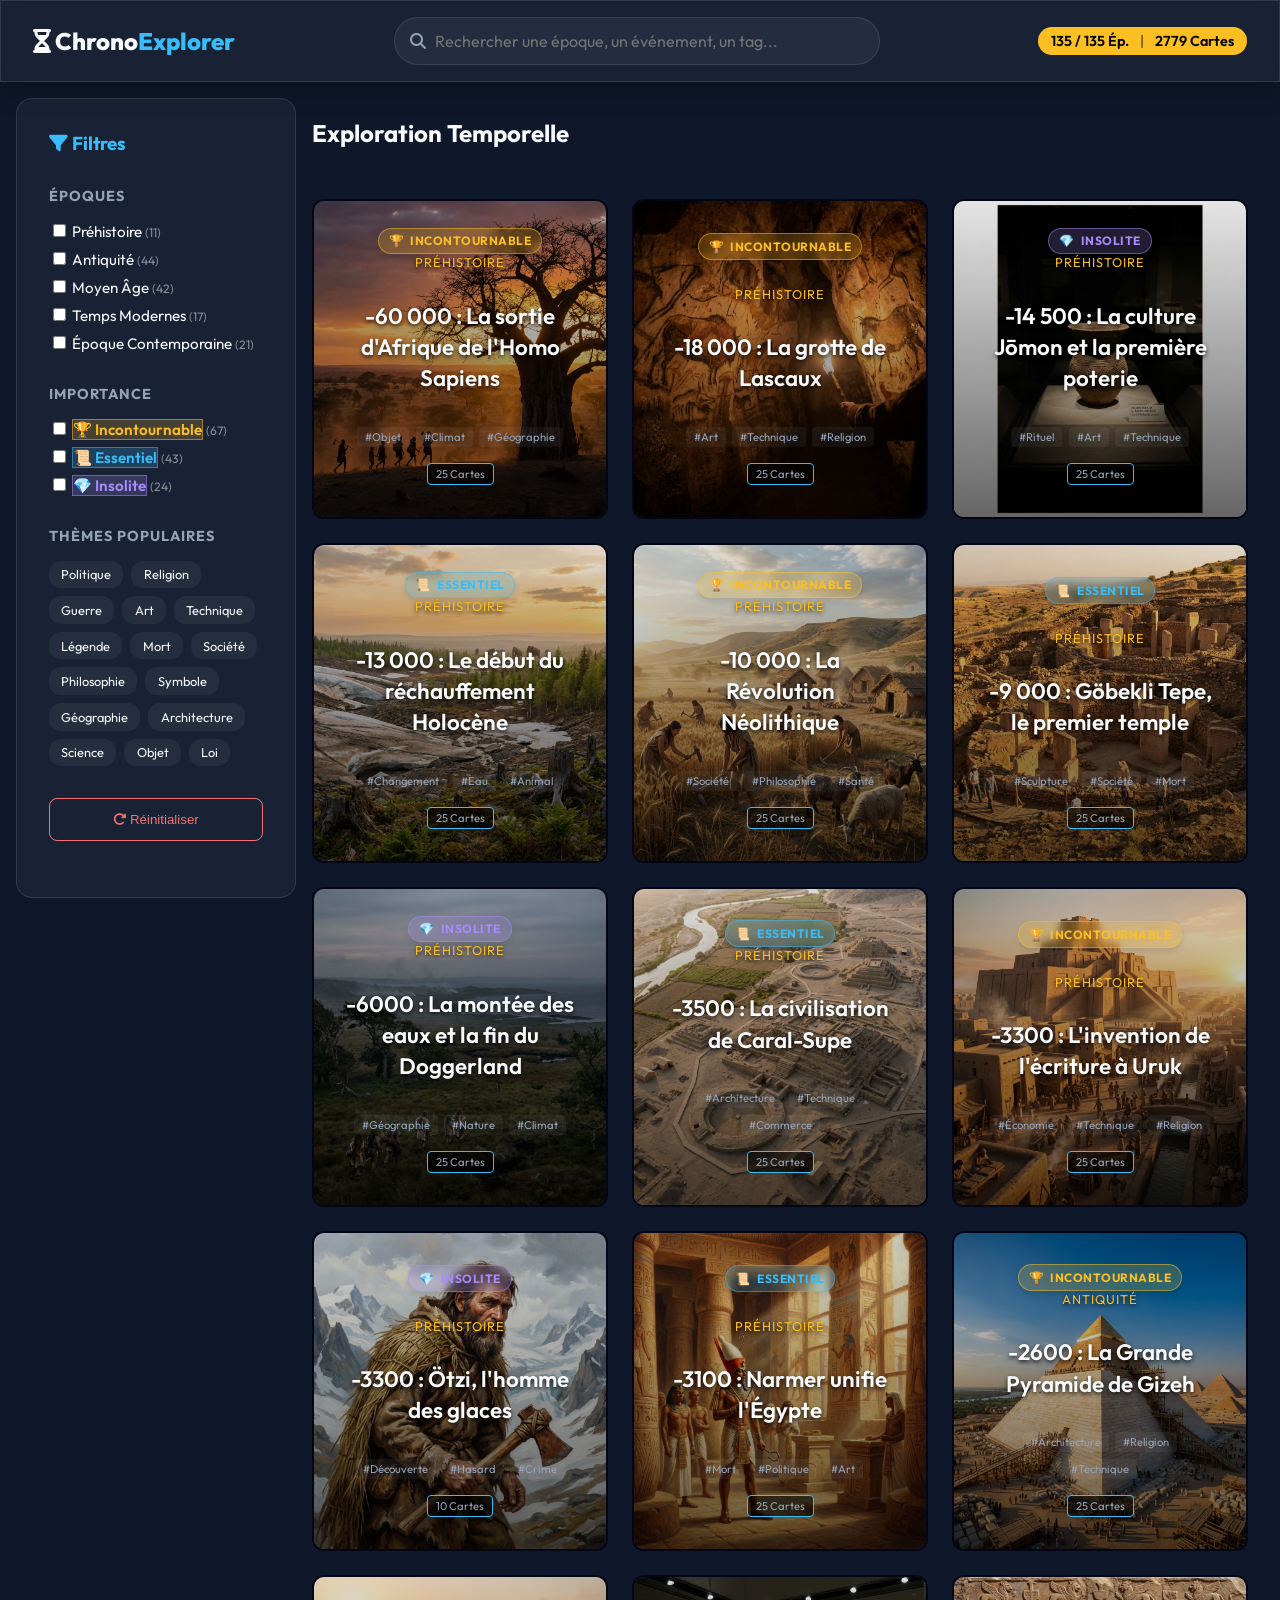
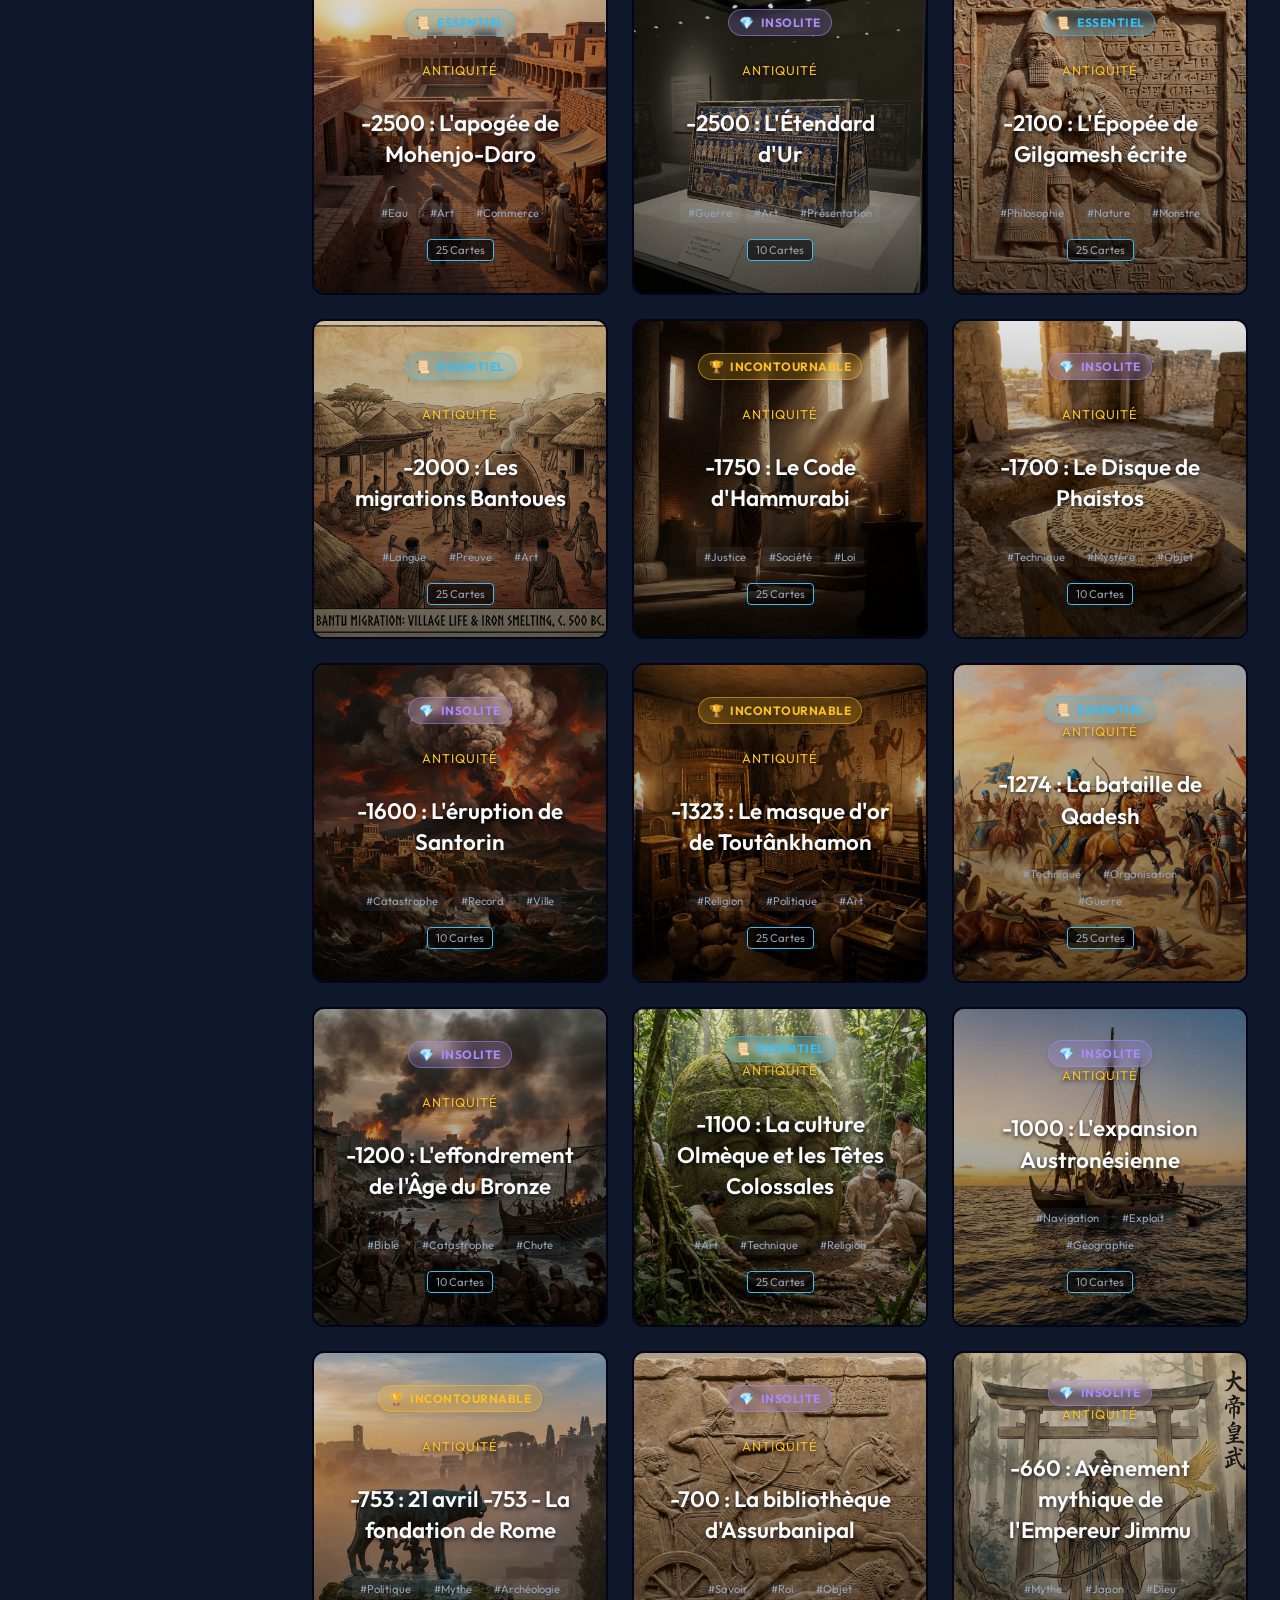
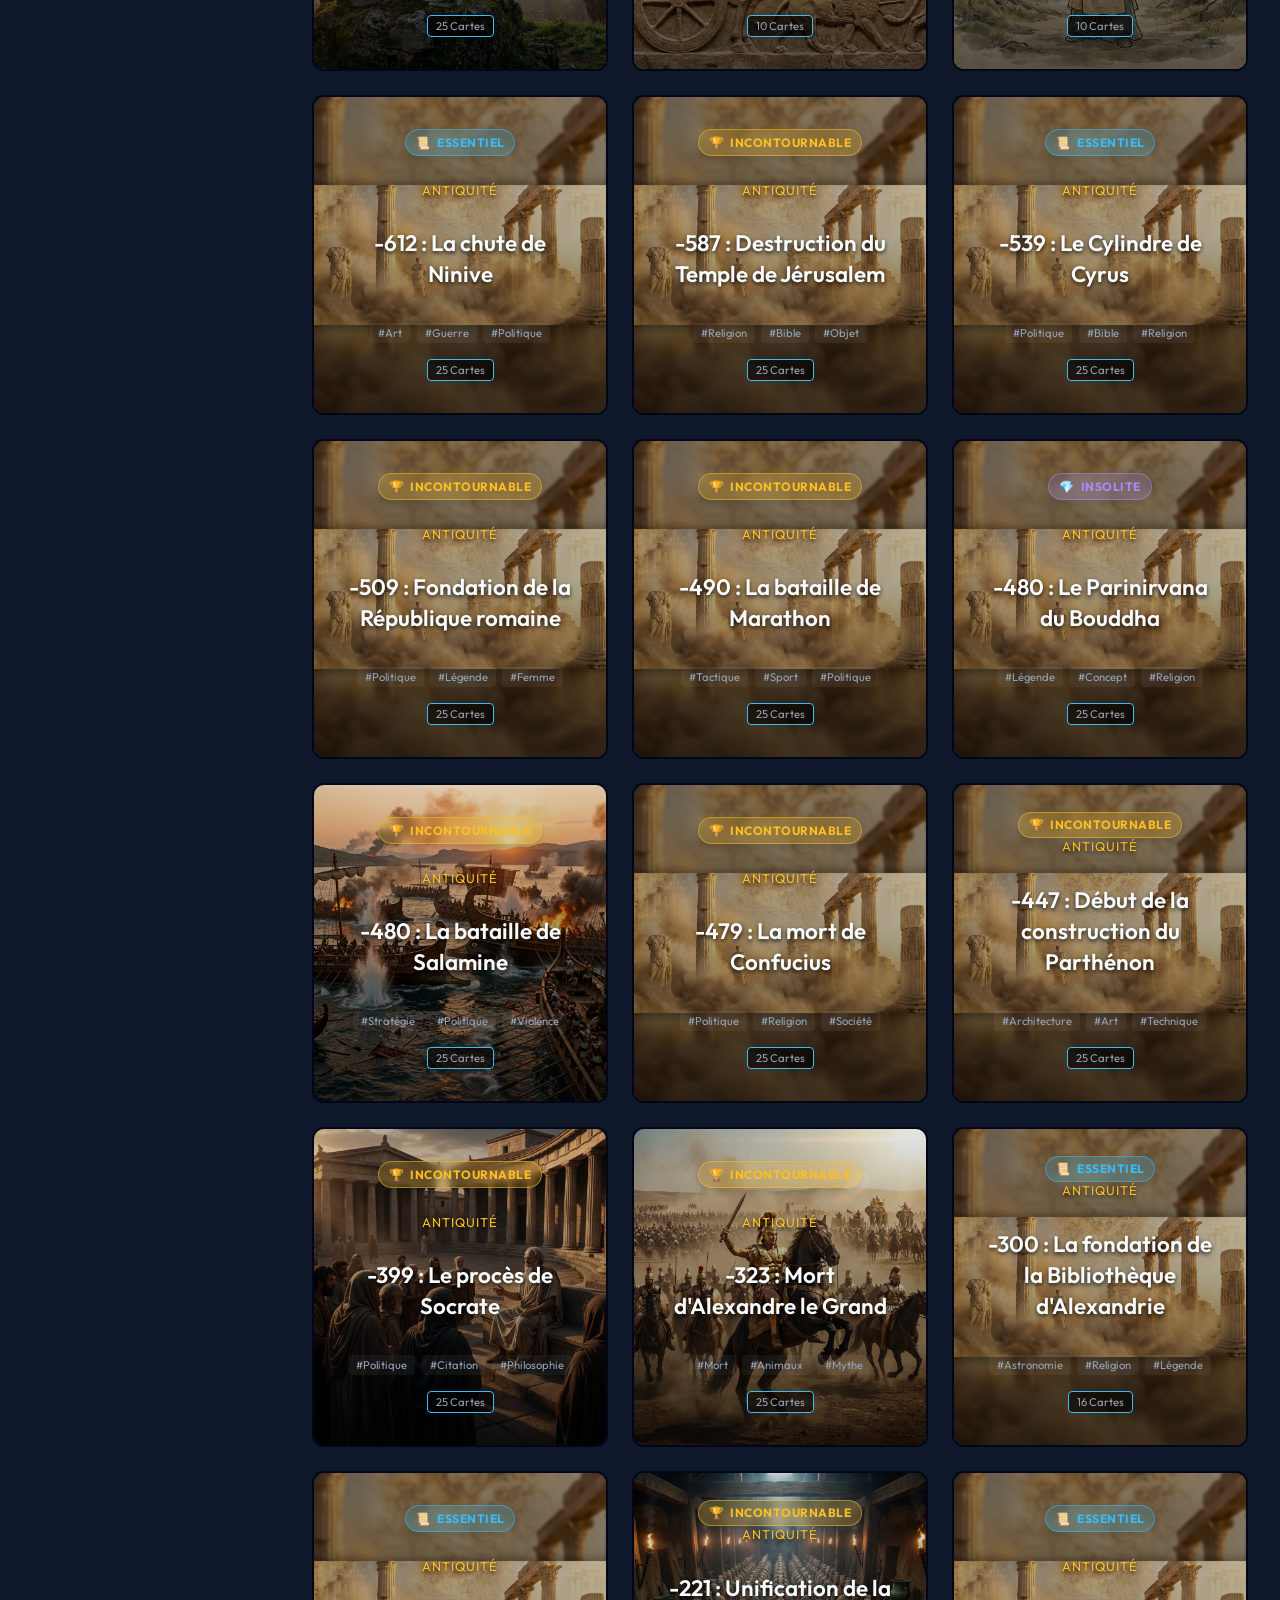
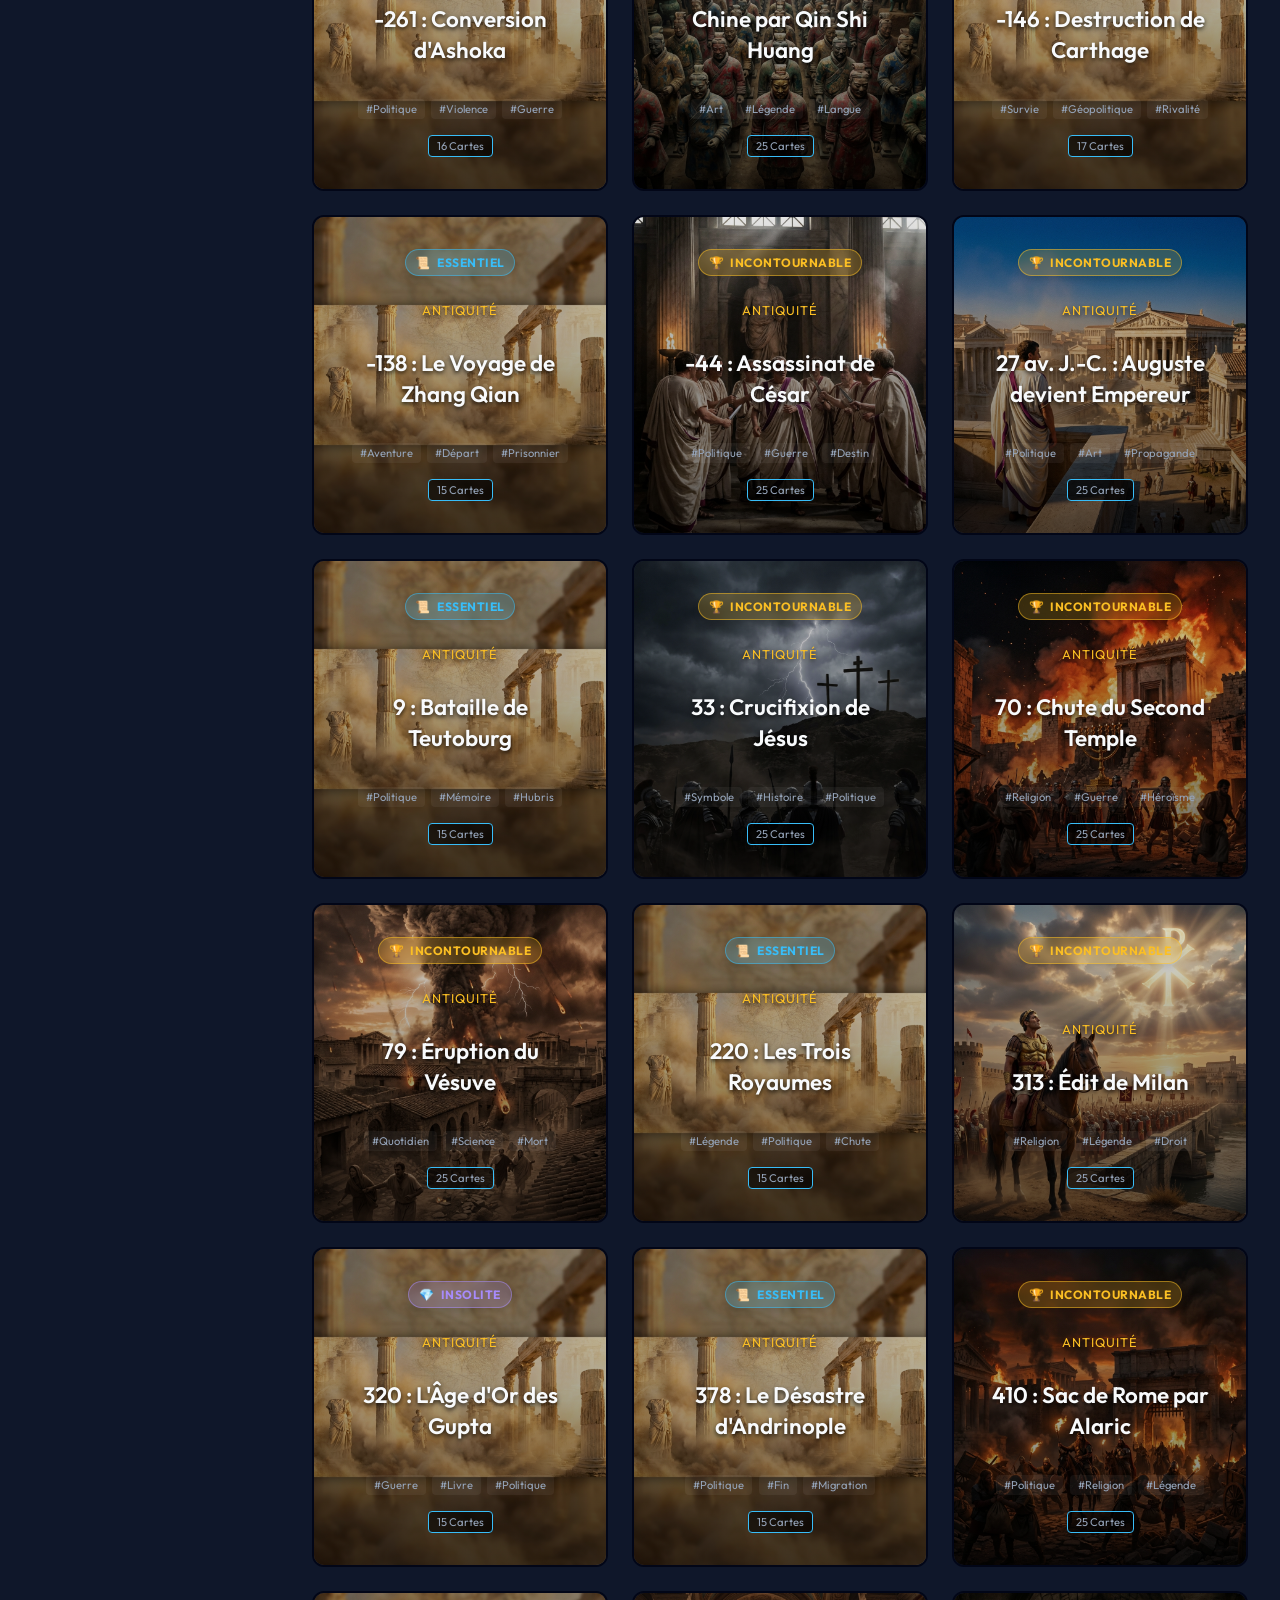
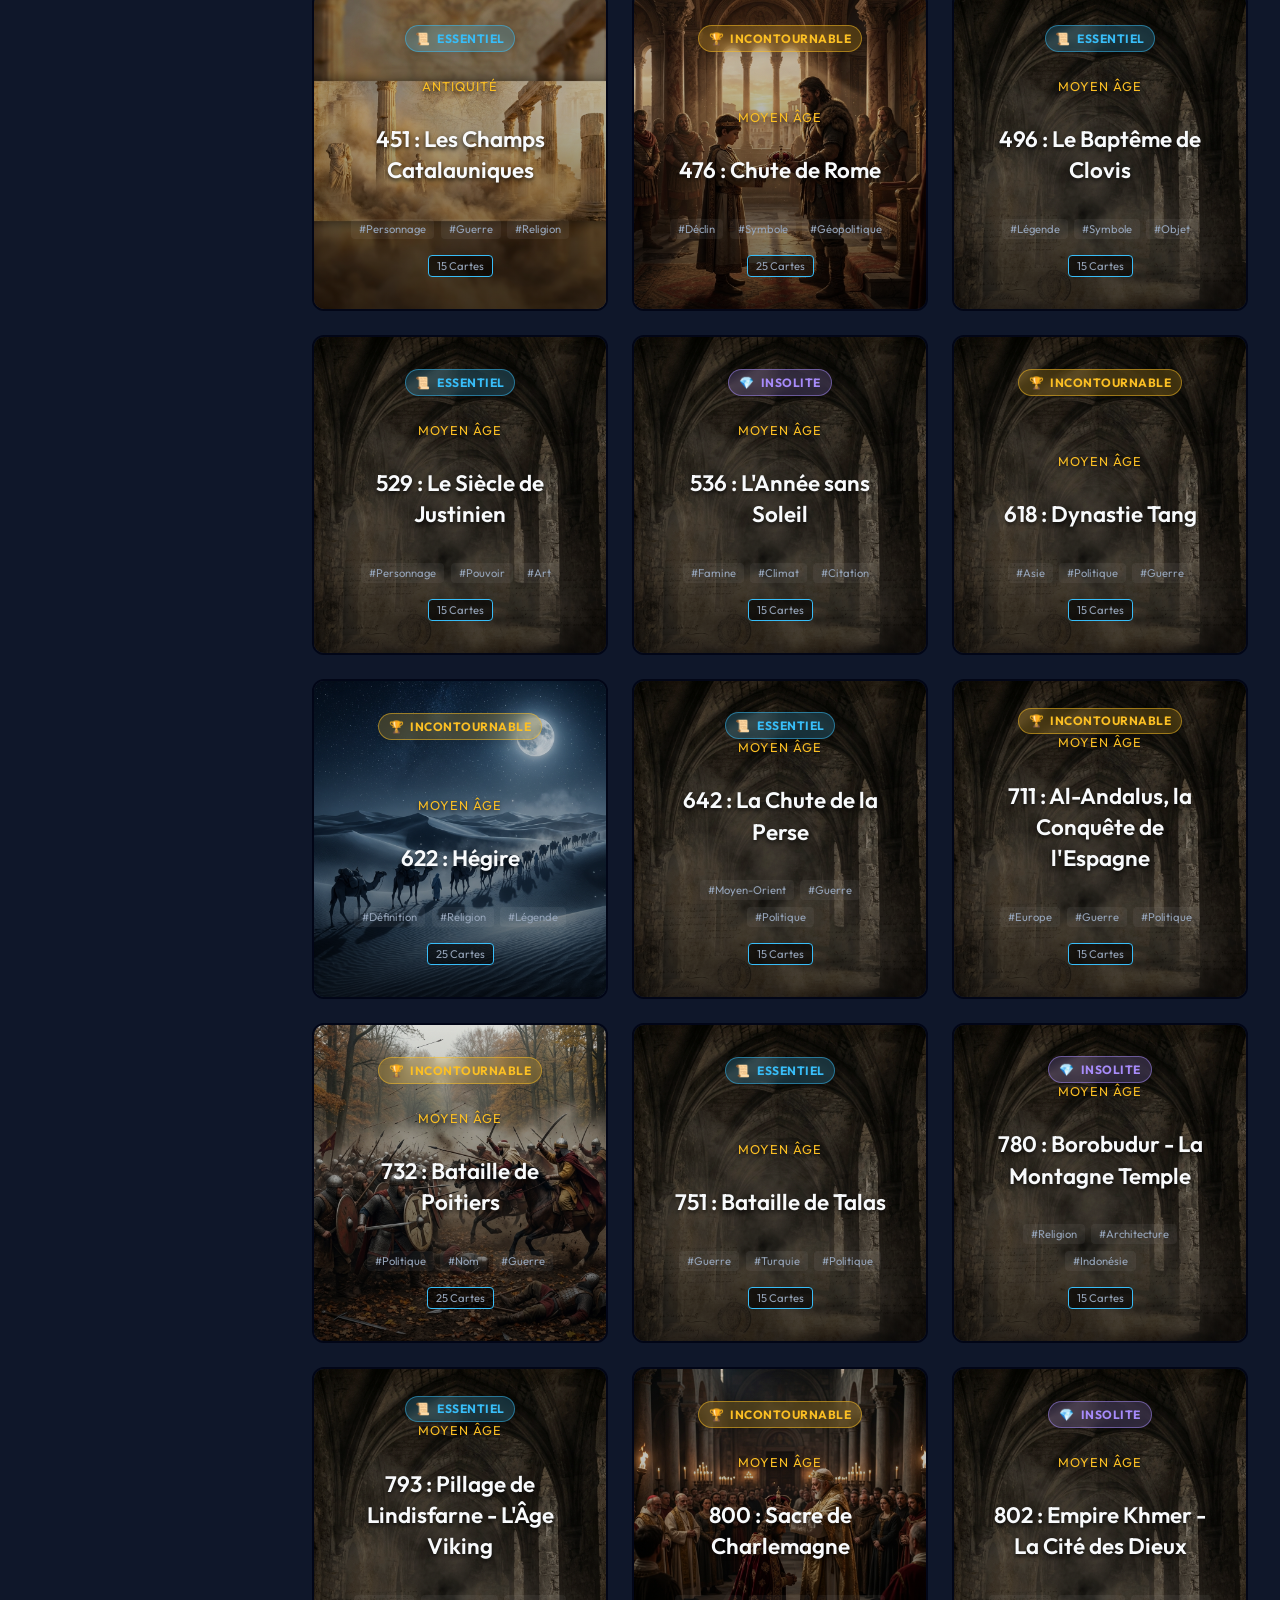
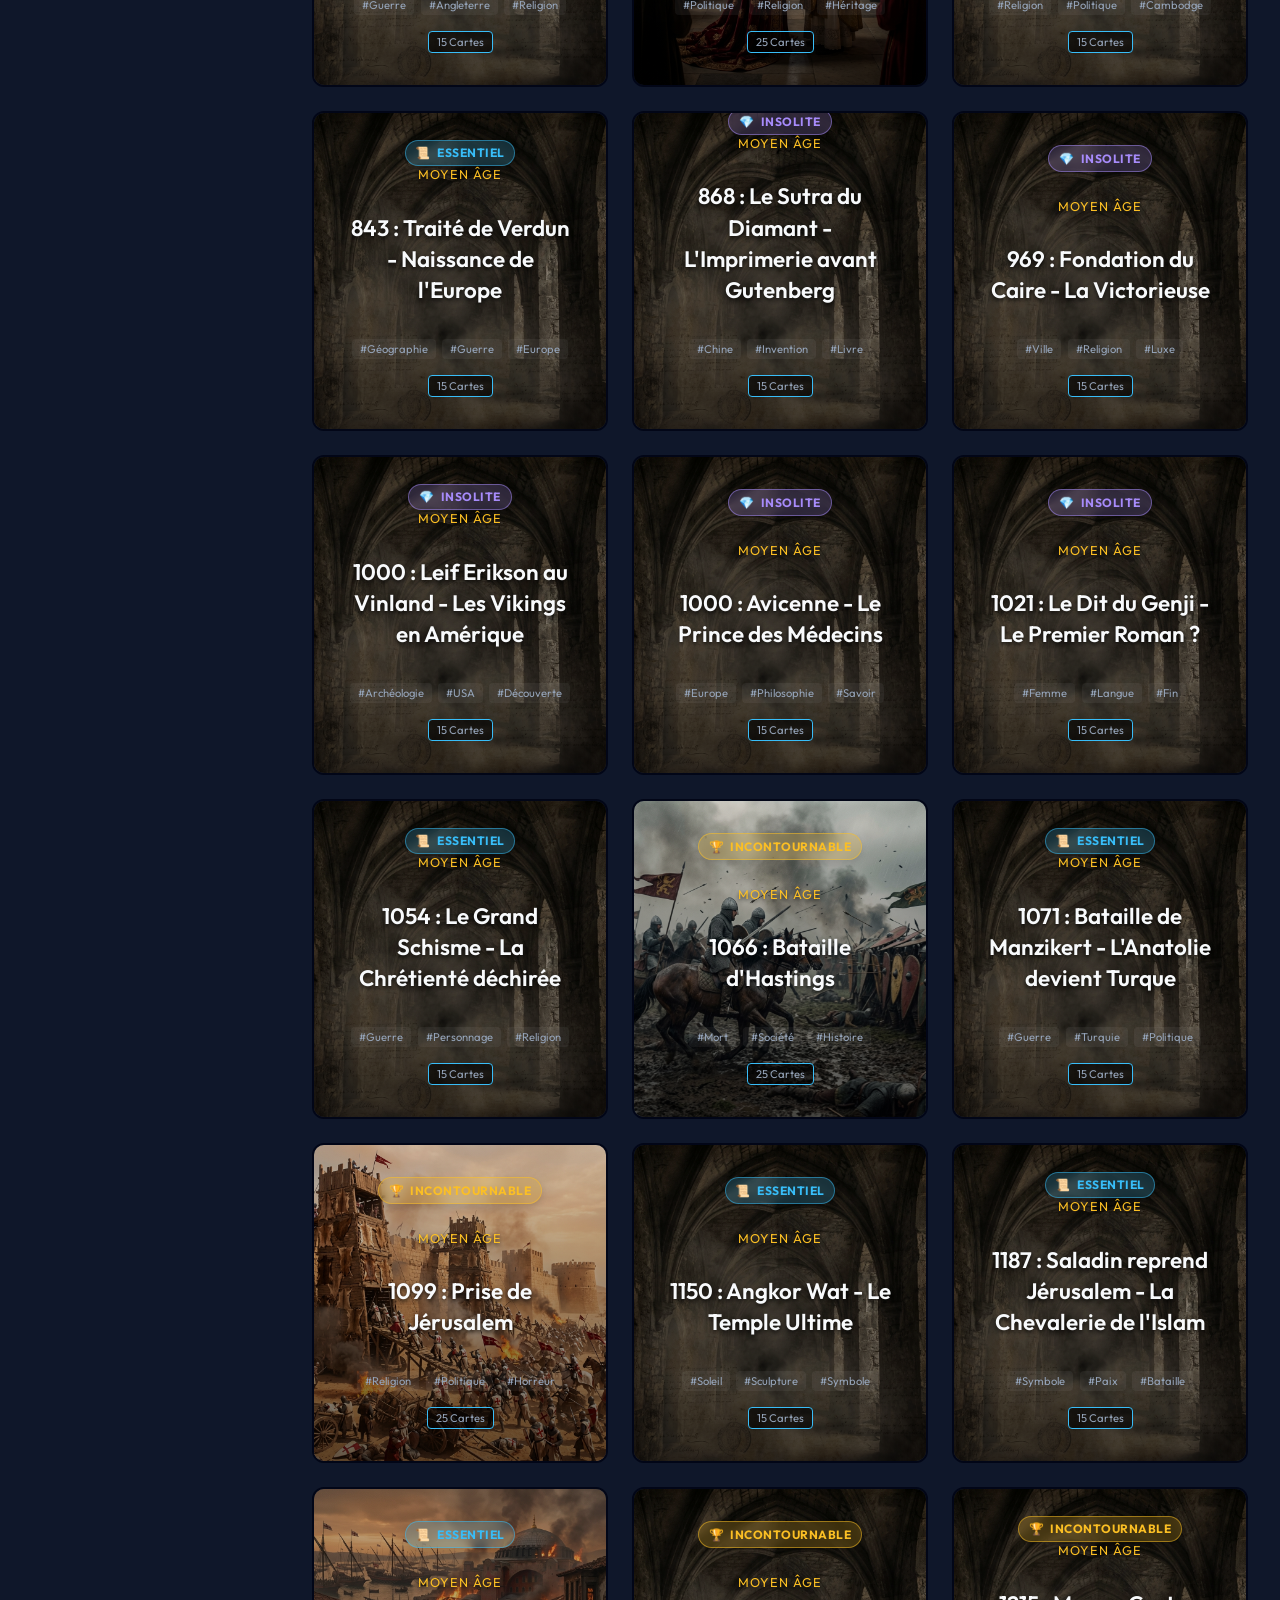
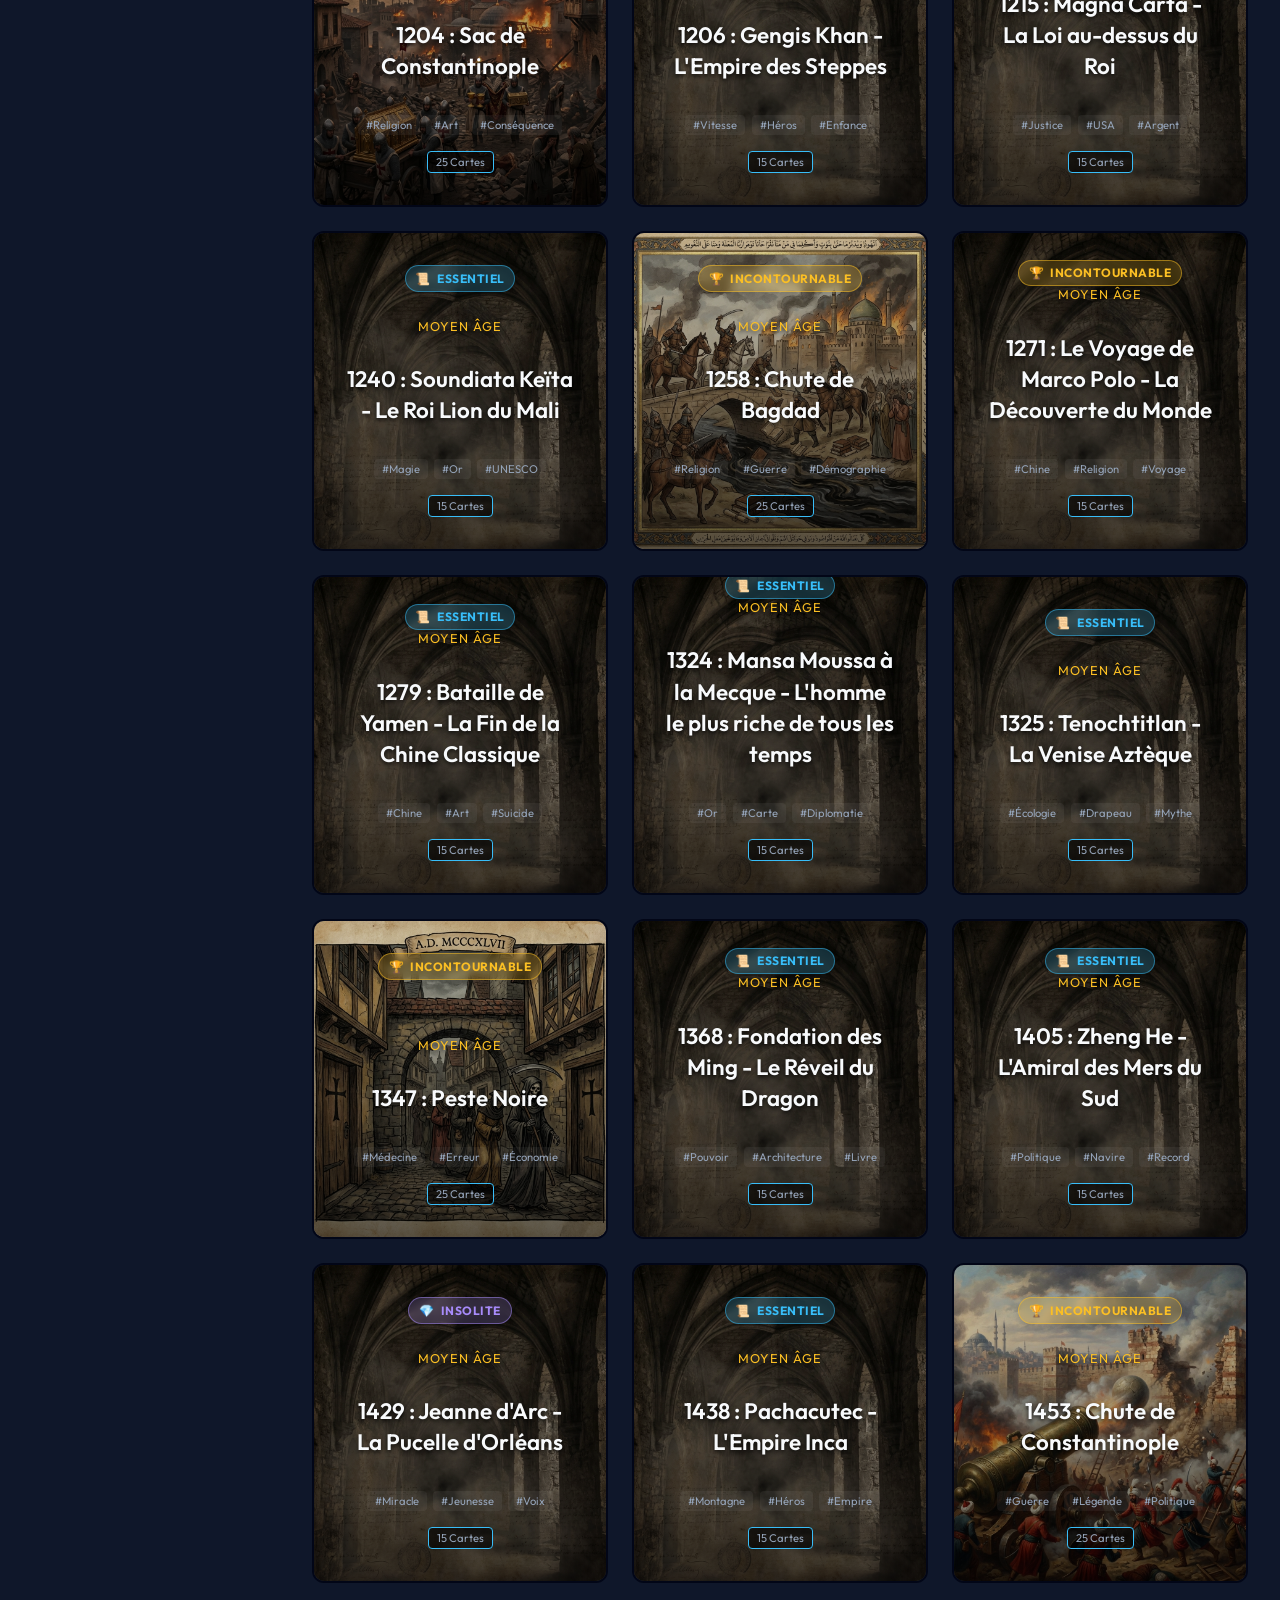
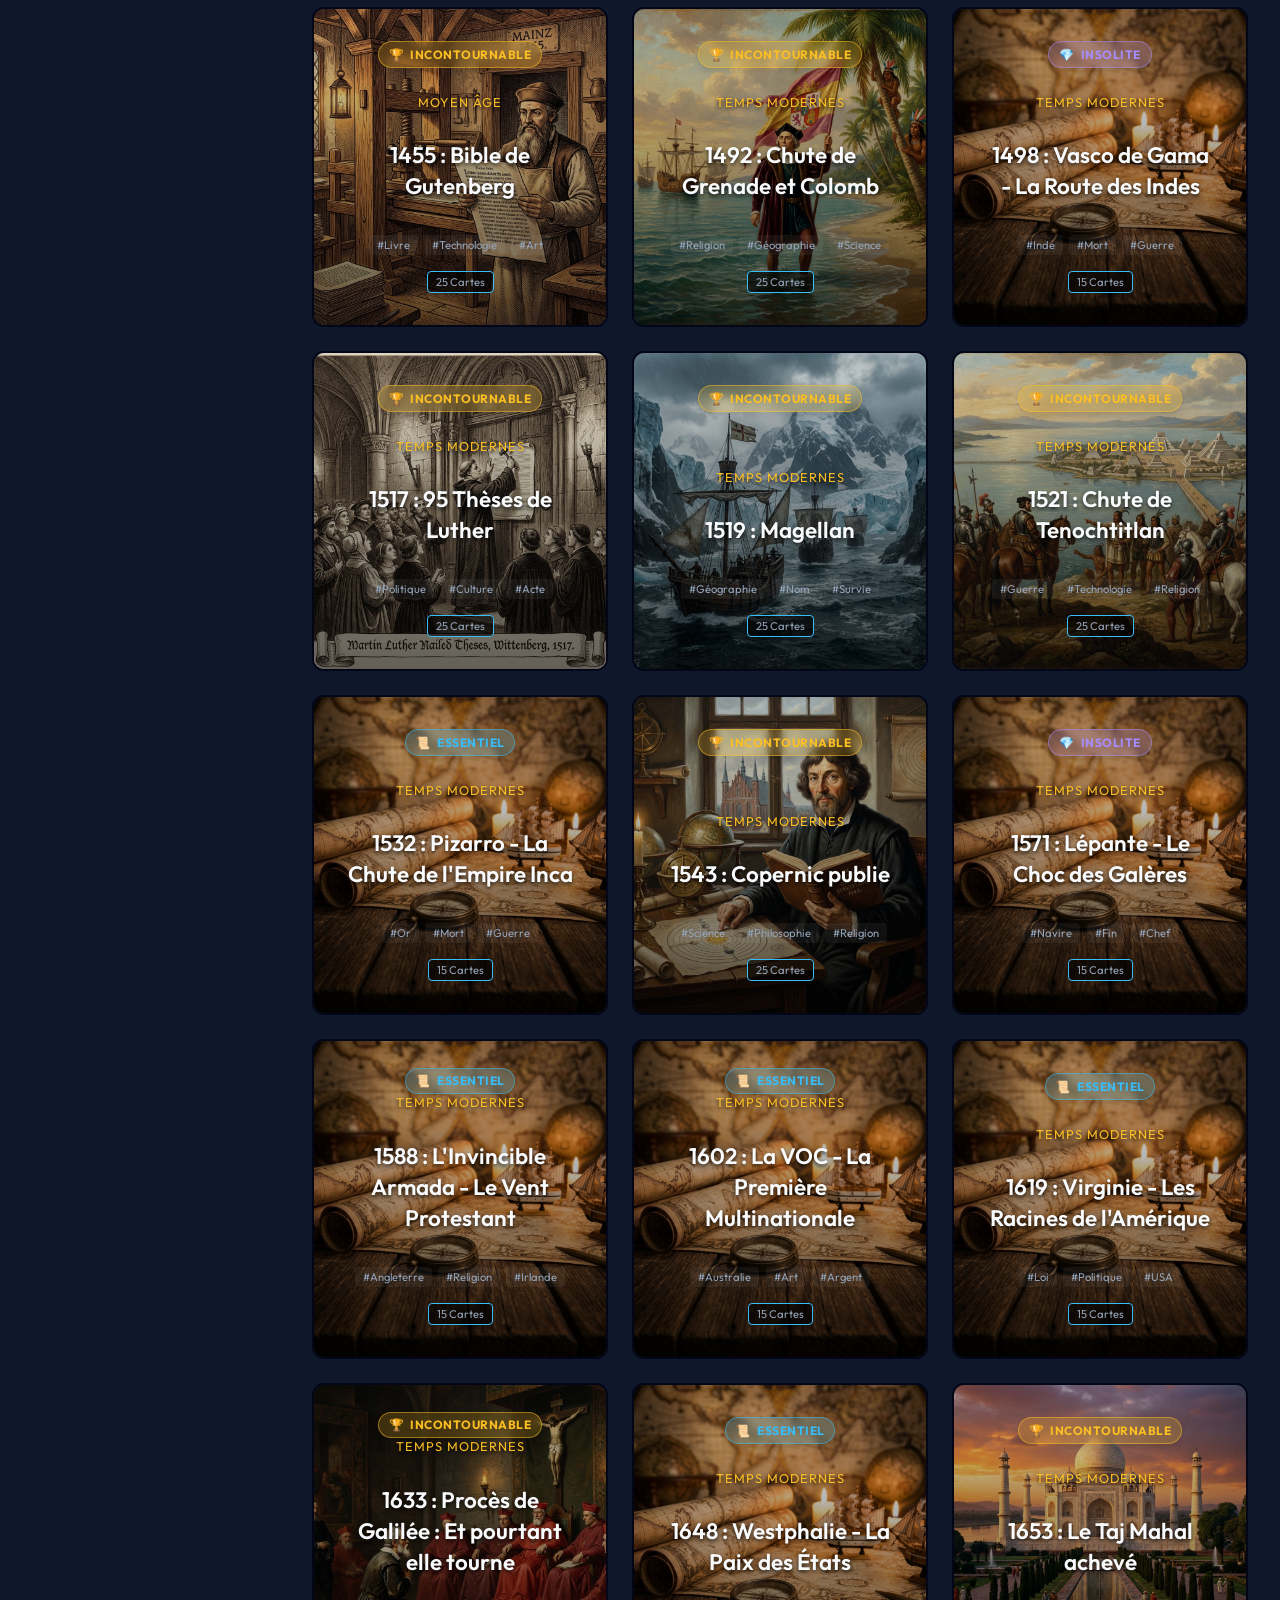
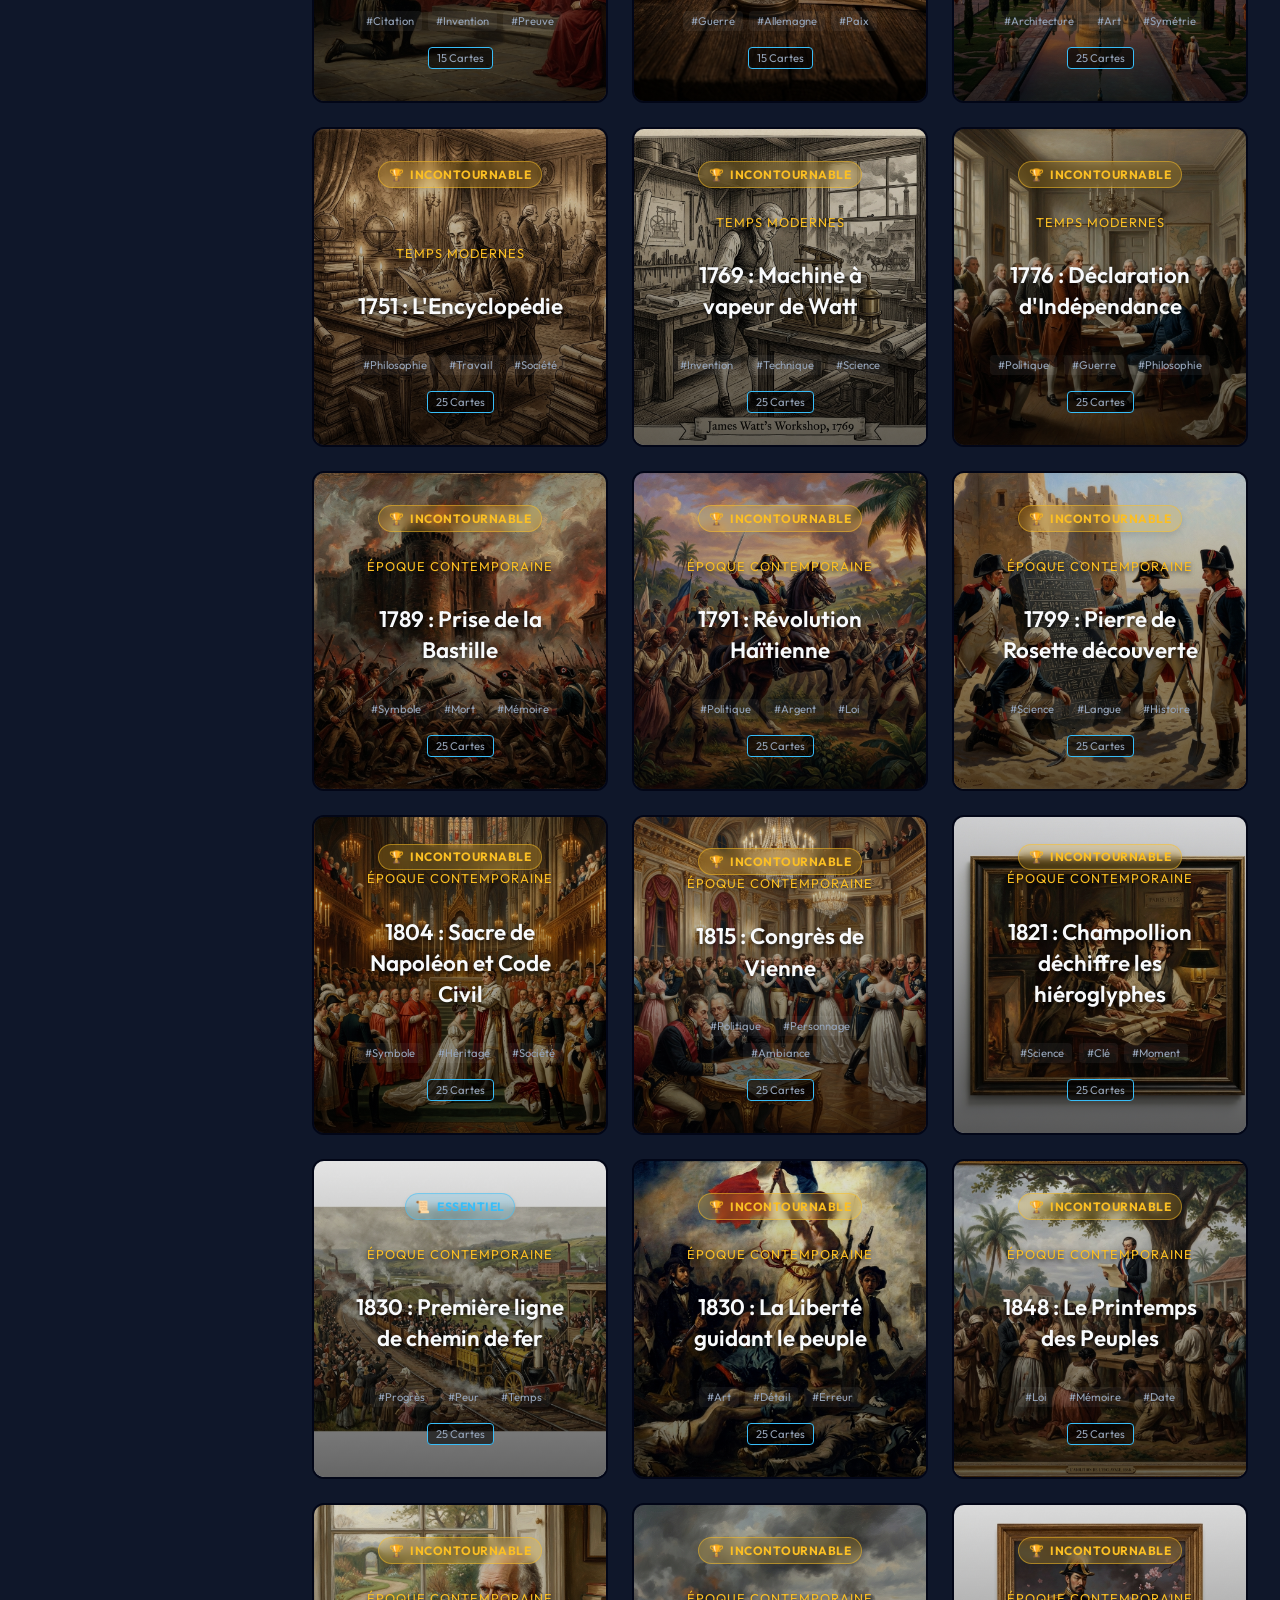
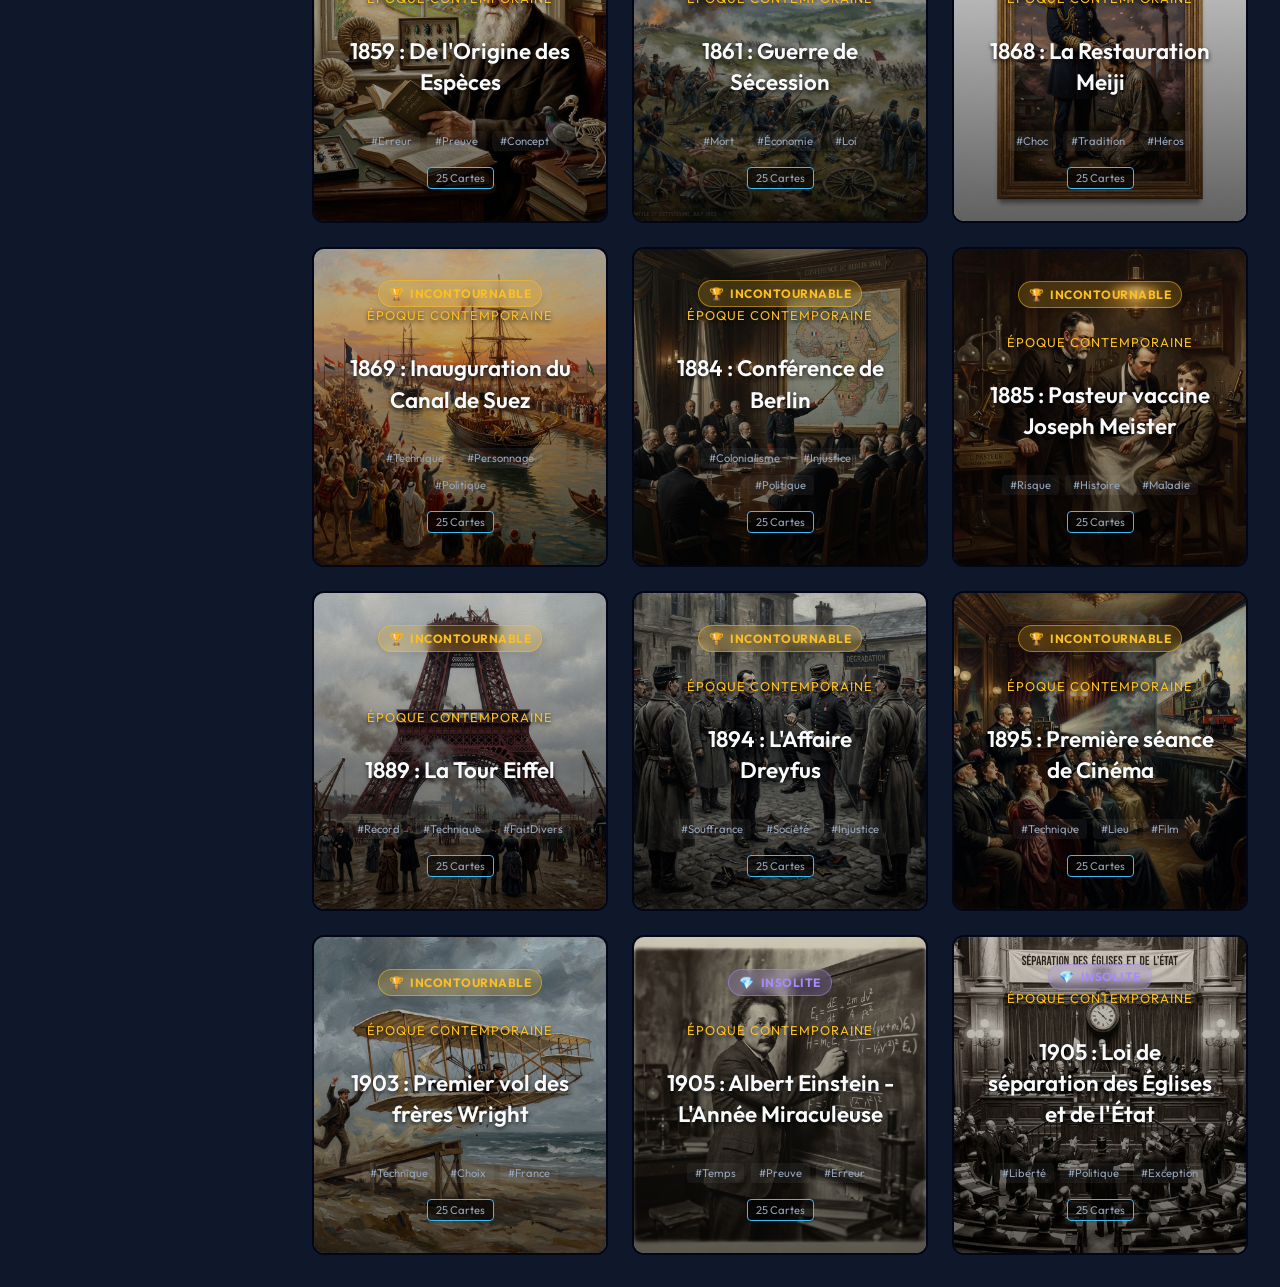
==== commit 8049de4d: "Sync episode priorities with master list" ====
--- a/index.html
+++ b/index.html
@@ -710,6 +710,7 @@
     <script src="data_episode_137_virginie.js"></script>
     <script src="data_episode_138_westphalie.js"></script>
     <!-- Main Data Aggregator (Must be loaded LAST) -->
+    <script src="generated_priorities.js"></script>
     <script src="data_episodes.js"></script>
 
     <!-- App Logic -->
--- a/explorer.css
+++ b/explorer.css
@@ -11,6 +11,10 @@
     --shadow-glow: 0 0 15px rgba(56, 189, 248, 0.15);
 }
 
+* {
+    box-sizing: border-box;
+}
+
 body {
     margin: 0;
     padding: 0;
@@ -214,12 +218,45 @@
     border-radius: 12px;
     overflow: hidden;
     transition: transform 0.4s cubic-bezier(0.34, 1.56, 0.64, 1), box-shadow 0.3s ease, border-color 0.3s ease;
-    border: 1px solid rgba(255, 255, 255, 0.1);
+    border: 2px solid #020617;
+    /* Dark border as requested */
     cursor: pointer;
     position: relative;
     height: 320px;
     opacity: 1;
+    z-index: 1;
     /* Star hidden for animate-in */
+}
+
+/* Perfect Overlay for Main Cards - Light Gradient */
+/* Card Background Image (<img> wrapper) */
+.card-bg-container {
+    position: absolute;
+    top: 0;
+    left: 0;
+    width: 100%;
+    height: 100%;
+    z-index: 0;
+}
+
+.card-bg {
+    width: 100%;
+    height: 100%;
+    object-fit: cover;
+    transition: transform 0.6s ease;
+}
+
+.card-item:hover .card-bg {
+    transform: scale(1.1);
+}
+
+/* Gradient Overlay */
+.card-overlay {
+    position: absolute;
+    inset: 0;
+    background: linear-gradient(to bottom, rgba(0, 0, 0, 0.1), rgba(0, 0, 0, 0.6));
+    z-index: 1;
+    pointer-events: none;
 }
 
 .card-item.animate-in {
@@ -256,6 +293,66 @@
     padding: 1.5rem;
     height: 100%;
     box-sizing: border-box;
+    position: relative;
+    z-index: 2;
+    /* Content above overlay */
+}
+
+/* ... skipped ... */
+
+/* --- Player Card Container & Overlay Fix --- */
+.player-card {
+    width: 100%;
+    max-width: 600px;
+    min-height: 400px;
+    padding: 3rem;
+    border-radius: 24px;
+    box-shadow: 0 20px 50px rgba(0, 0, 0, 0.5);
+    display: flex;
+    flex-direction: column;
+    justify-content: center;
+    align-items: center;
+    text-align: center;
+    border: 1px solid var(--accent-blue);
+    background-repeat: no-repeat;
+    background-size: cover;
+    background-position: center;
+    max-height: 85vh;
+    overflow-y: auto;
+    /* Overlay fix */
+    position: relative;
+    z-index: 1;
+}
+
+/* Overlay Removed for Player Card (fixes swipe/touch issues) */
+/* Player Background Image */
+.player-card-bg {
+    position: absolute;
+    inset: 0;
+    width: 100%;
+    height: 100%;
+    object-fit: cover;
+    z-index: 0;
+    border-radius: inherit;
+    opacity: 0.6;
+    /* Dimmed at source */
+}
+
+/* Player Overlay handled via gradient on .player-card */
+.player-card::before {
+    content: '';
+    position: absolute;
+    inset: 0;
+    background: linear-gradient(rgba(0, 0, 0, 0.5), rgba(0, 0, 0, 0.95));
+    border-radius: inherit;
+    z-index: 1;
+    pointer-events: none;
+}
+
+/* Ensure content sits above overlay */
+.player-card>* {
+    position: relative;
+    z-index: 2;
 }
 
 .card-category {
@@ -423,6 +520,11 @@
 }
 
 /* --- Responsive --- */
+/* Base style for toggle btn (hidden on desktop) */
+.mobile-filter-toggle {
+    display: none;
+}
+
 /* --- Responsive --- */
 @media (max-width: 768px) {
     .app-layout {
@@ -431,7 +533,8 @@
 
     /* Mobile Header */
     .glass-header {
-        flex-direction: row; /* Keep row */
+        flex-direction: row;
+        /* Keep row */
         flex-wrap: wrap;
         gap: 0.5rem;
         padding: 0.8rem 1rem;
@@ -443,18 +546,21 @@
 
     .stats-badge {
         font-size: 0.75rem;
-        margin-left: auto; /* Push to right */
+        margin-left: auto;
+        /* Push to right */
     }
 
     .search-container {
         width: 100%;
-        order: 3; /* Move search below logo/badge */
+        order: 3;
+        /* Move search below logo/badge */
         margin-top: 0.5rem;
     }
 
     /* Mobile Sidebar / Filters */
     .mobile-filter-toggle {
-        display: block; /* Visible on mobile */
+        display: block;
+        /* Visible on mobile */
         width: 100%;
         margin: 1rem 0;
         padding: 0.8rem;
@@ -467,7 +573,8 @@
     }
 
     .sidebar {
-        display: none; /* Hidden by default */
+        display: none;
+        /* Hidden by default */
         width: 100%;
         height: auto;
         position: static;
@@ -484,18 +591,17 @@
     }
 
     .cards-grid {
-        grid-template-columns: 1fr; /* Single column */
+        grid-template-columns: 1fr;
+        /* Single column */
     }
 
     .card-item {
-        height: 280px; /* Slightly shorter */
-    }
-}
-
-/* Base style for toggle btn (hidden on desktop) */
-.mobile-filter-toggle {
-    display: none;
-}
+        height: 280px;
+        /* Slightly shorter */
+    }
+}
+
+
 
 /* --- Player Overlay --- */
 .player-overlay {
@@ -503,12 +609,15 @@
     top: 0;
     left: 0;
     width: 100vw;
-    height: 100vh;
+    height: 100dvh;
+    /* Mobile Safari fix */
     background: var(--bg-dark);
     z-index: 2000;
     display: flex;
     flex-direction: column;
     animation: slideUp 0.3s ease-out;
+    overflow-y: auto;
+    /* Allow scrolling */
 }
 
 @keyframes slideUp {
@@ -582,11 +691,11 @@
     transform: scale(1.1);
 }
 
+/* --- Player Card Container & Overlay Fix --- */
 .player-card {
     width: 100%;
     max-width: 600px;
     min-height: 400px;
-    /* Force visual height */
     padding: 3rem;
     border-radius: 24px;
     box-shadow: 0 20px 50px rgba(0, 0, 0, 0.5);
@@ -595,11 +704,35 @@
     justify-content: center;
     align-items: center;
     text-align: center;
-    transition: transform 0.3s ease, opacity 0.3s ease;
     border: 1px solid var(--accent-blue);
     background-repeat: no-repeat;
     background-size: cover;
     background-position: center;
+    max-height: 85vh;
+    overflow-y: auto;
+    /* Overlay fix */
+    position: relative;
+    z-index: 1;
+}
+
+/* Create a true overlay that fills the card perfectly */
+.player-card::before {
+    content: '';
+    position: absolute;
+    inset: -1px;
+    /* Overlap borders slightly to avoid gaps */
+    background: rgba(0, 0, 0, 0.7);
+    /* Darker overlay for readability */
+    border-radius: inherit;
+    z-index: -1;
+    /* Behind text */
+    pointer-events: none;
+}
+
+/* Ensure content sits above overlay */
+.player-card>* {
+    position: relative;
+    z-index: 2;
 }
 
 .player-card-content h2 {
@@ -622,6 +755,7 @@
 }
 
 /* Animations */
+/* ... (Animations remain the same, skipped for brevity in update if untouched, but including context) ... */
 .slide-out-left {
     transform: translateX(-50px) scale(0.95);
     opacity: 0;
@@ -634,6 +768,14 @@
 
 .slide-in {
     animation: fadeInScale 0.4s ease;
+}
+
+.slide-in-right {
+    animation: slideInRight 0.4s cubic-bezier(0.2, 0.8, 0.2, 1) forwards;
+}
+
+.slide-in-left {
+    animation: slideInLeft 0.4s cubic-bezier(0.2, 0.8, 0.2, 1) forwards;
 }
 
 @keyframes fadeInScale {
@@ -670,14 +812,6 @@
         opacity: 1;
         transform: translateX(0);
     }
-}
-
-.slide-in-right {
-    animation: slideInRight 0.4s cubic-bezier(0.2, 0.8, 0.2, 1) forwards;
-}
-
-.slide-in-left {
-    animation: slideInLeft 0.4s cubic-bezier(0.2, 0.8, 0.2, 1) forwards;
 }
 
 /* Controls Footer */
@@ -717,14 +851,22 @@
 
     .player-card {
         padding: 1.5rem;
-        min-height: 60vh;
+        /* Reduced padding */
+        min-height: 50vh;
+        /* Reduced min-height */
     }
 
     .player-card-content h2 {
-        font-size: 1.8rem;
+        font-size: 1.5rem;
+        /* Smaller title */
+        margin-bottom: 1rem;
     }
 
     .player-card-detail {
-        font-size: 1.1rem;
+        font-size: 1rem;
+        /* Smaller text */
+        margin-top: 1rem;
+        padding-top: 1rem;
+        line-height: 1.6;
     }
 }
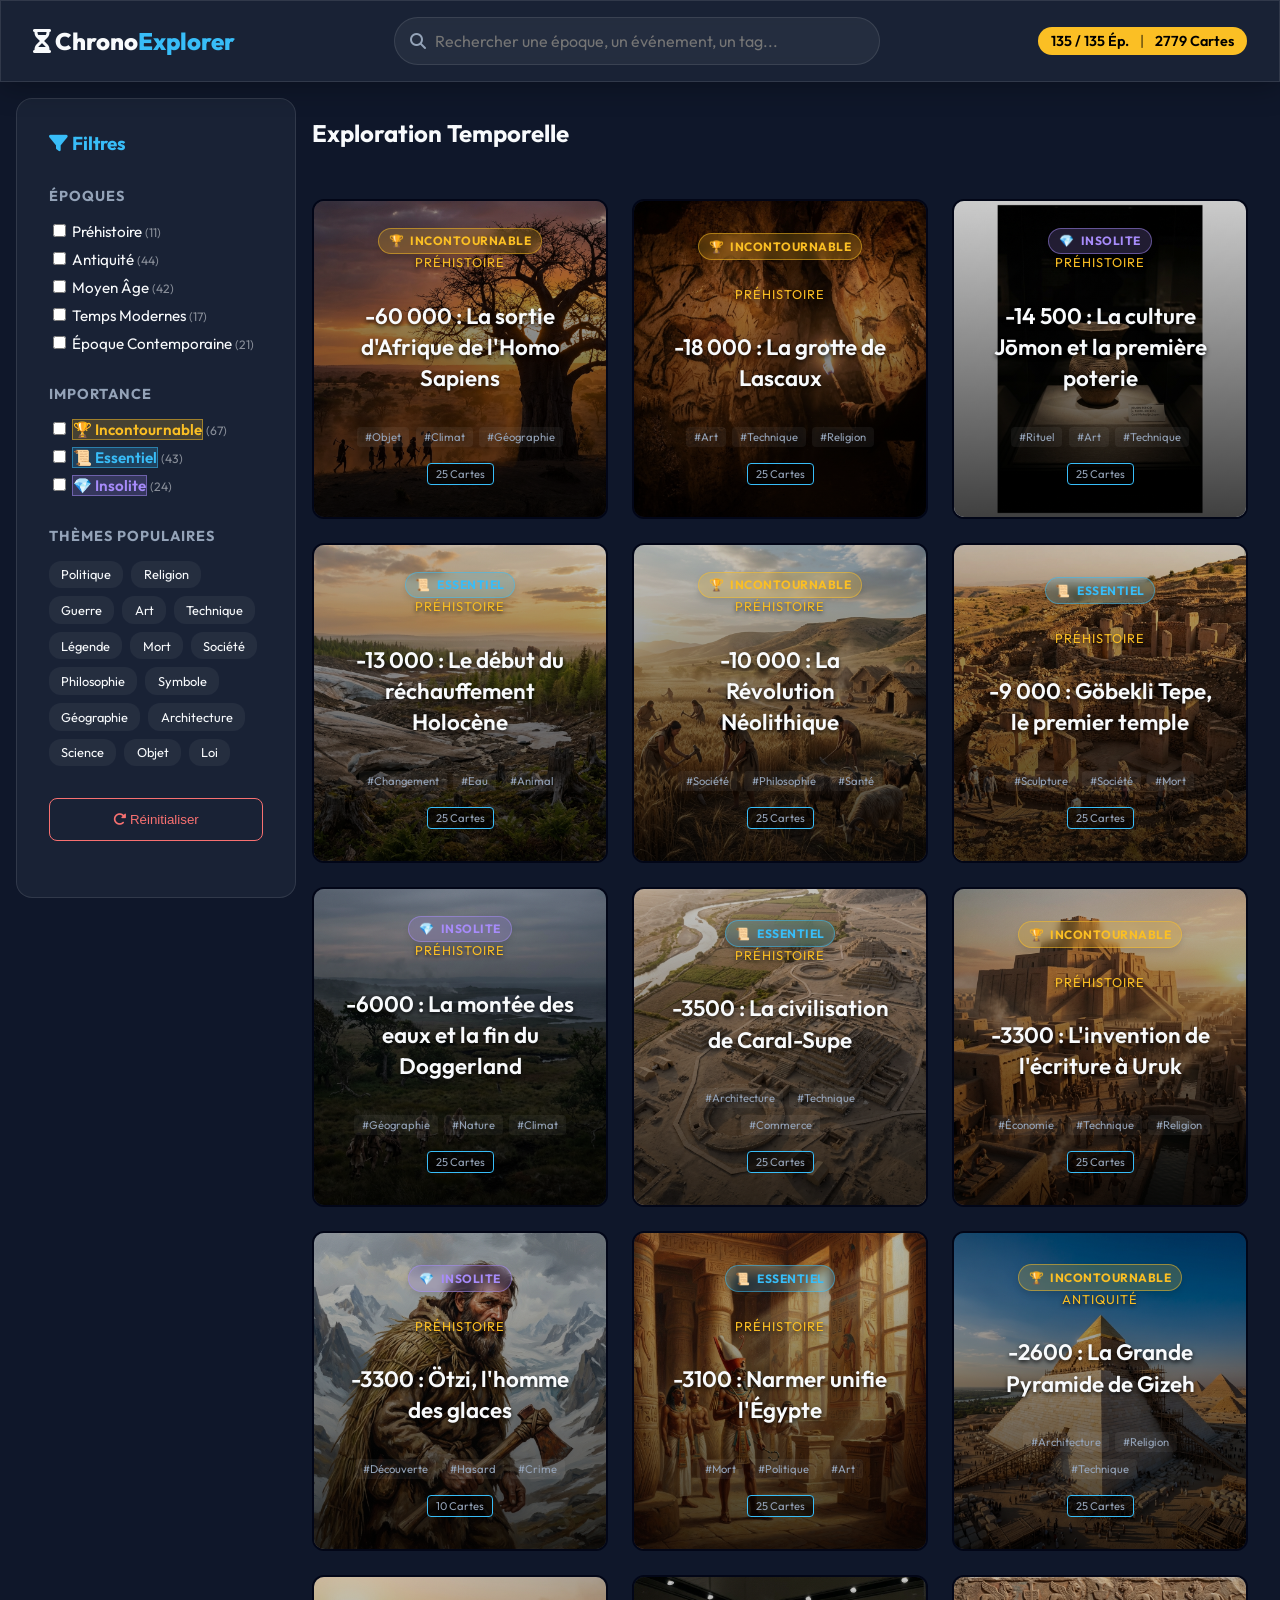
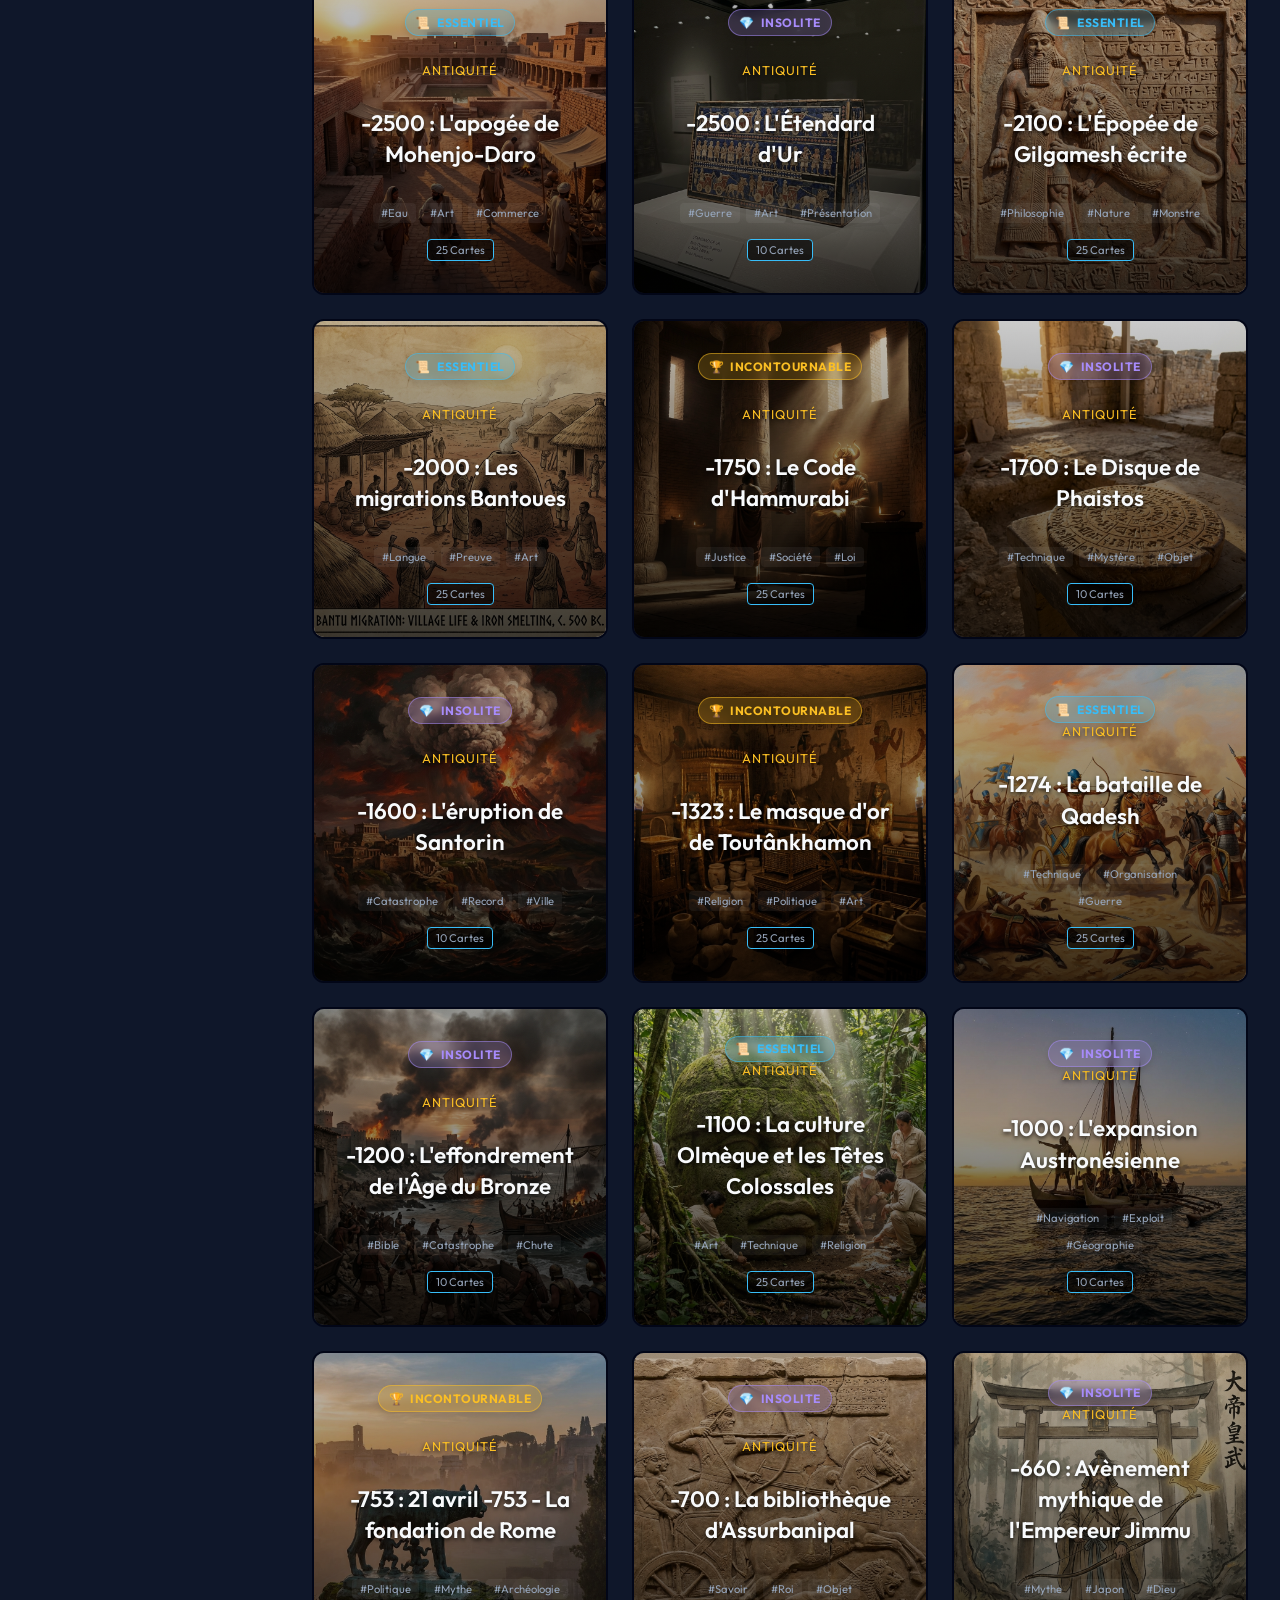
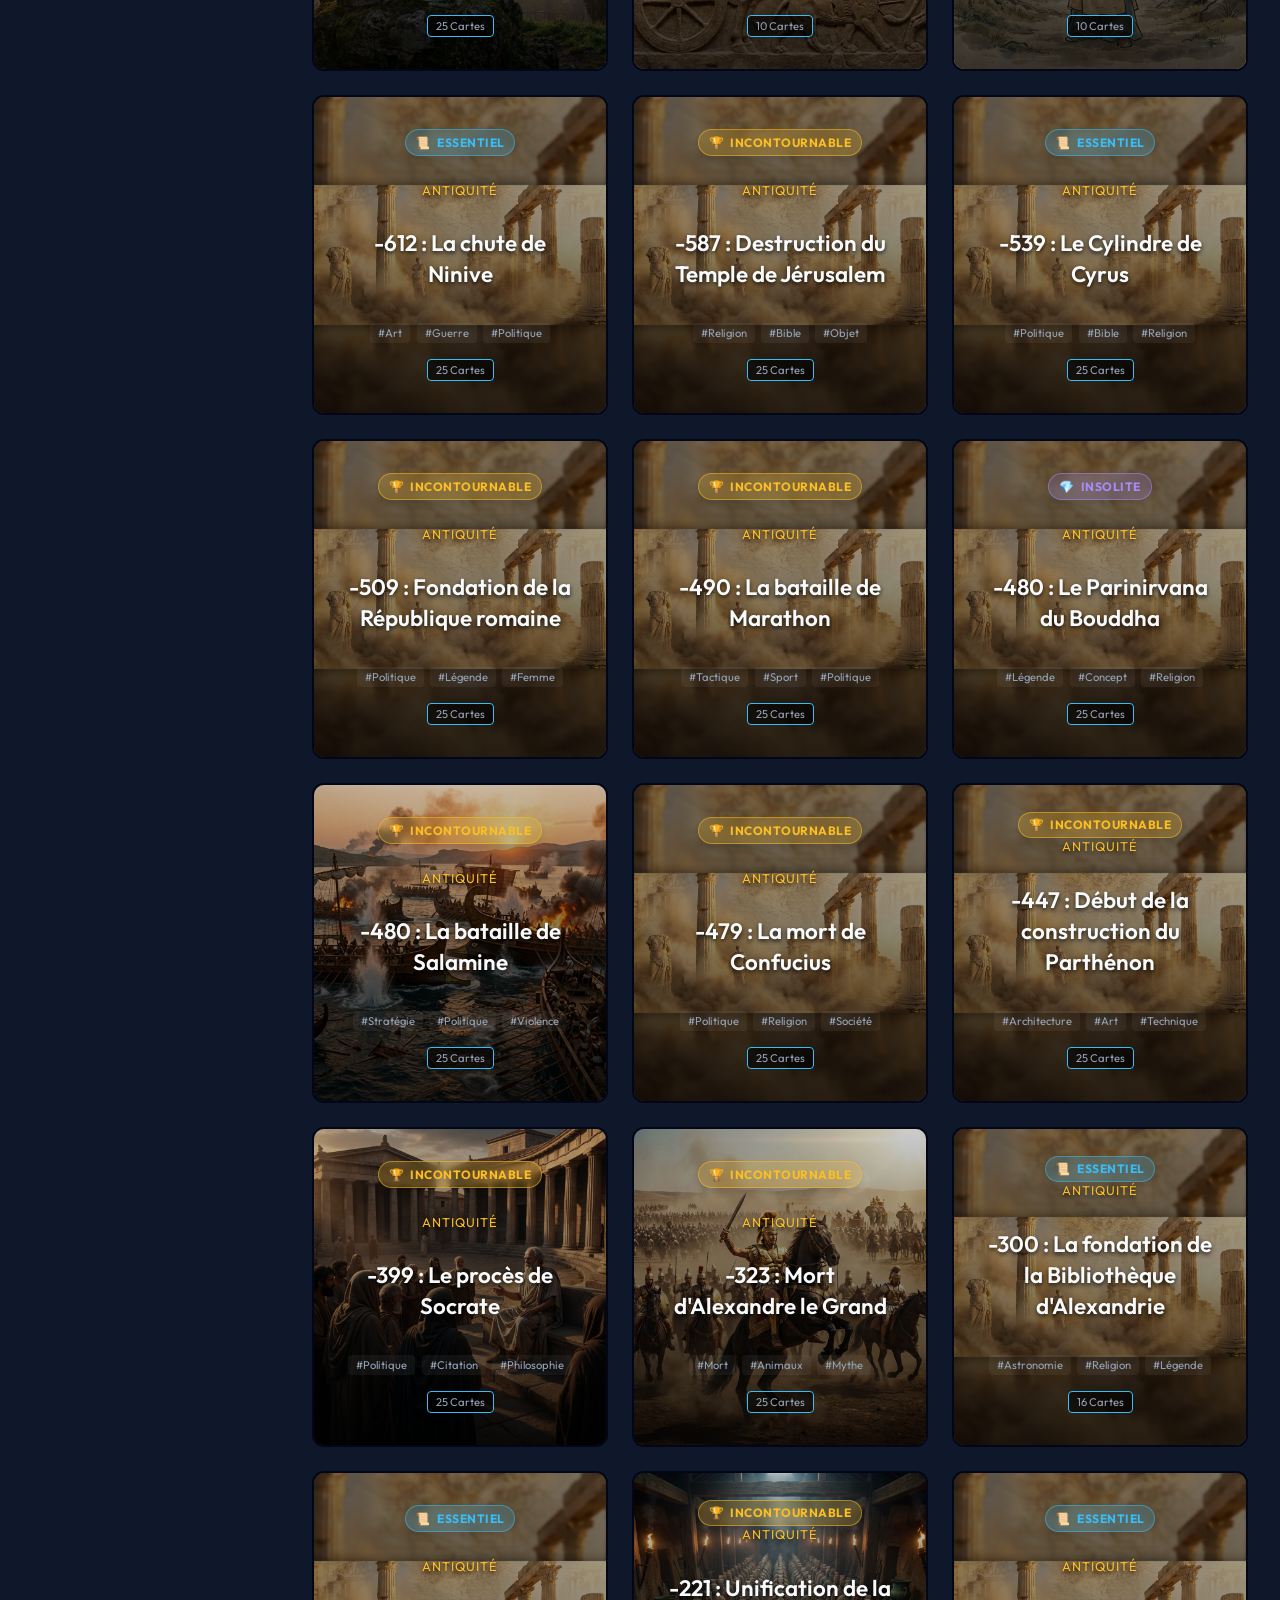
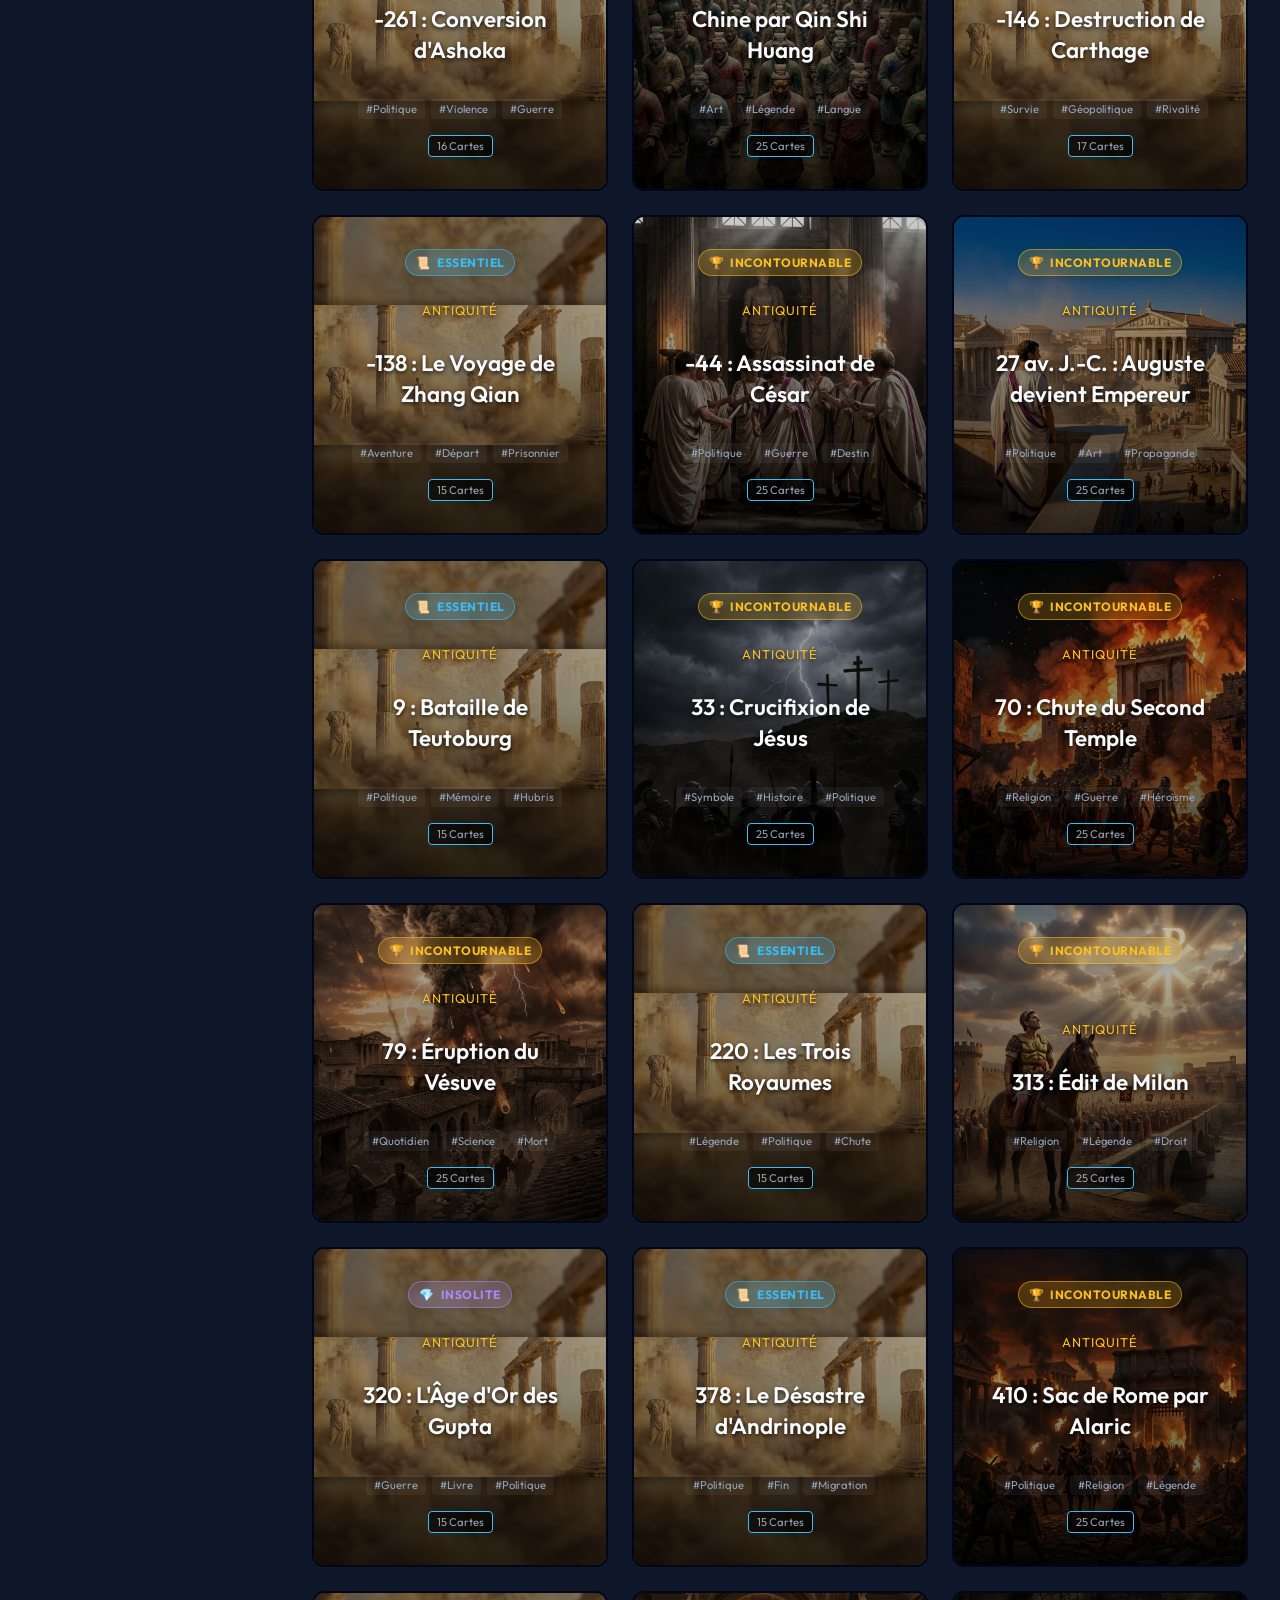
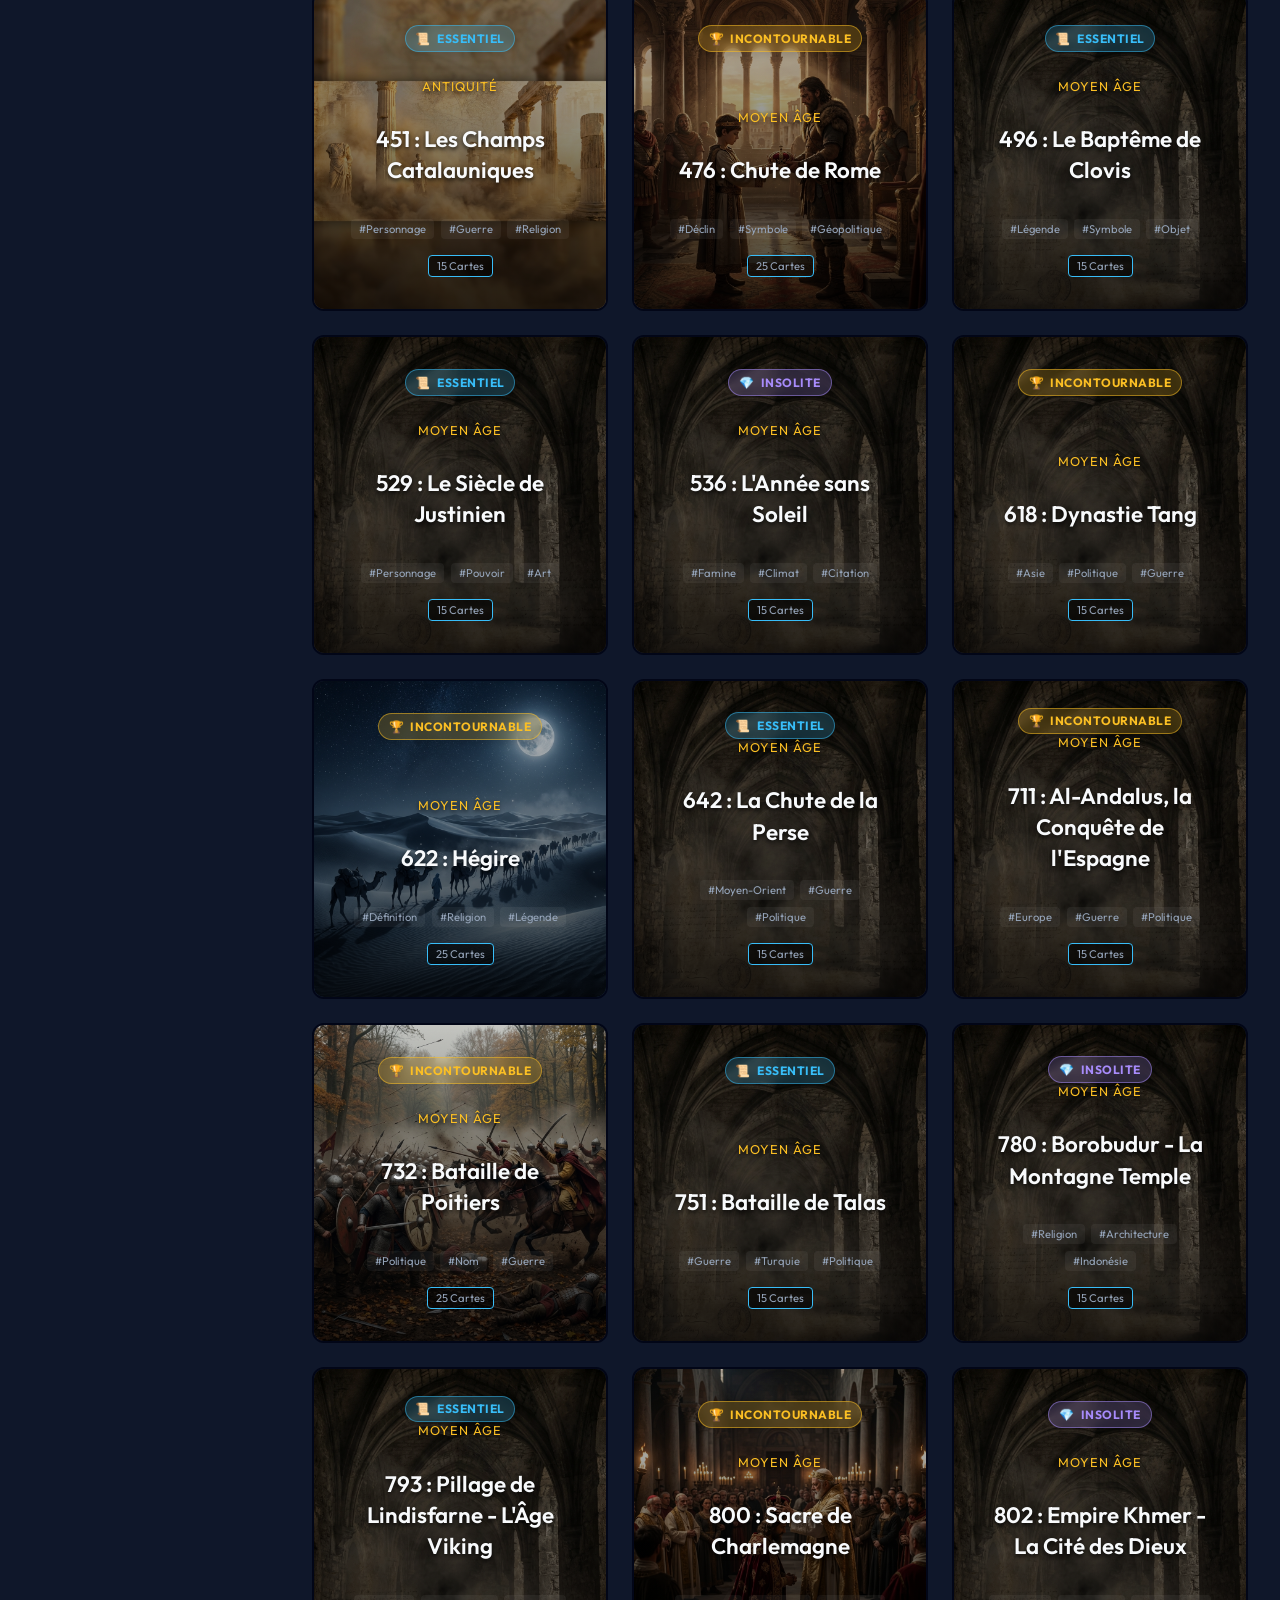
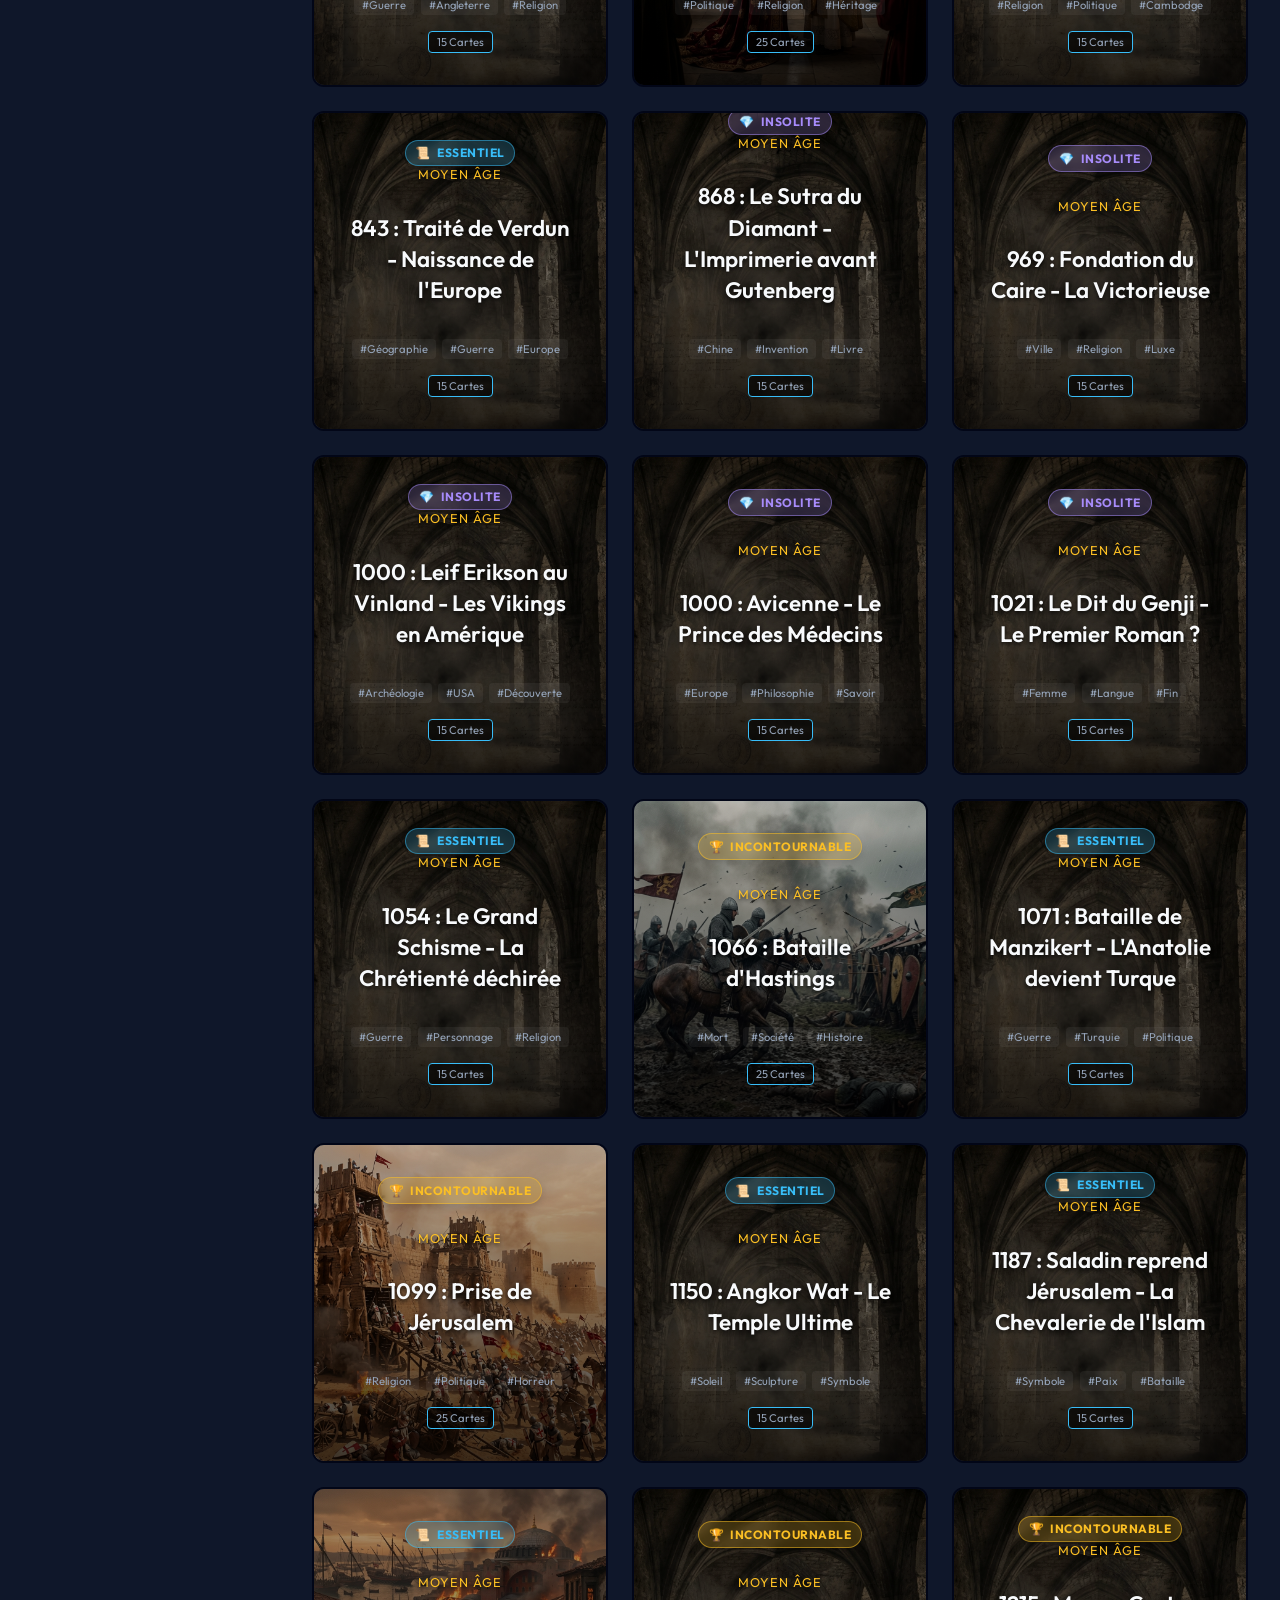
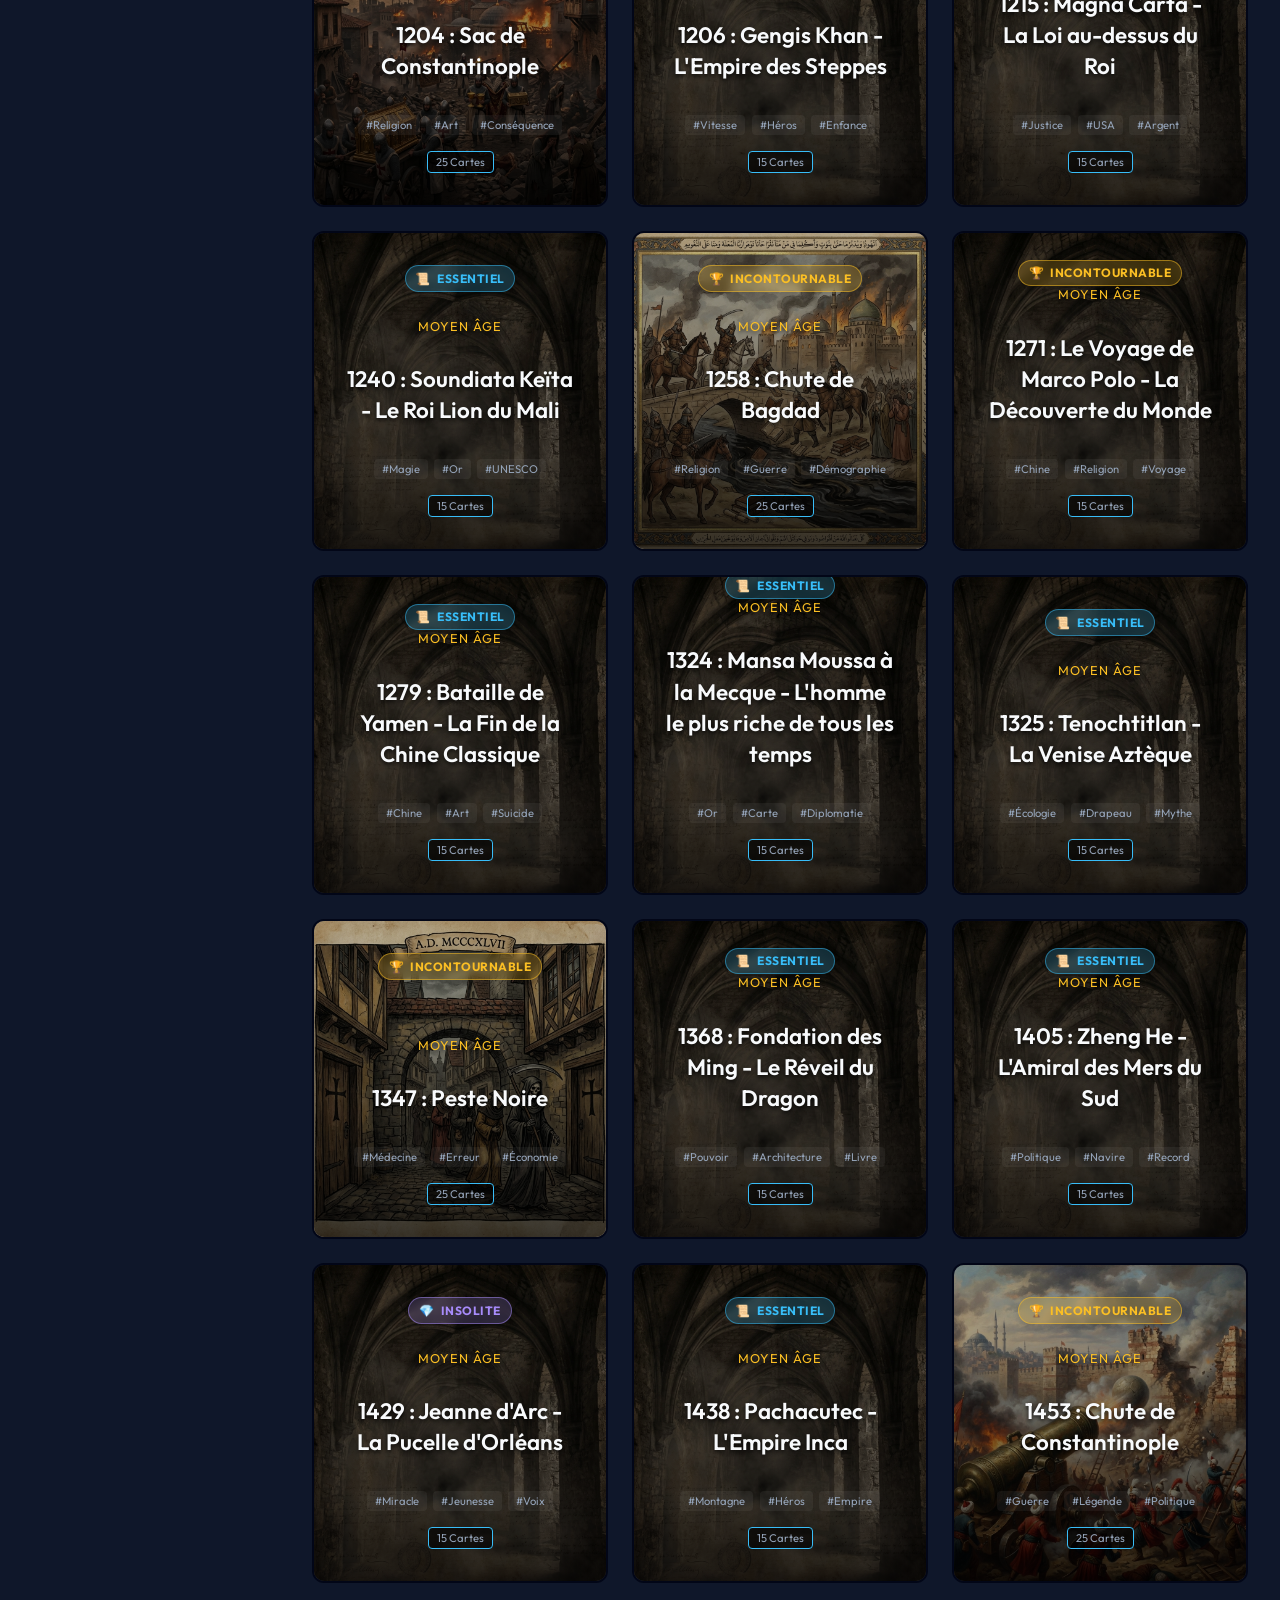
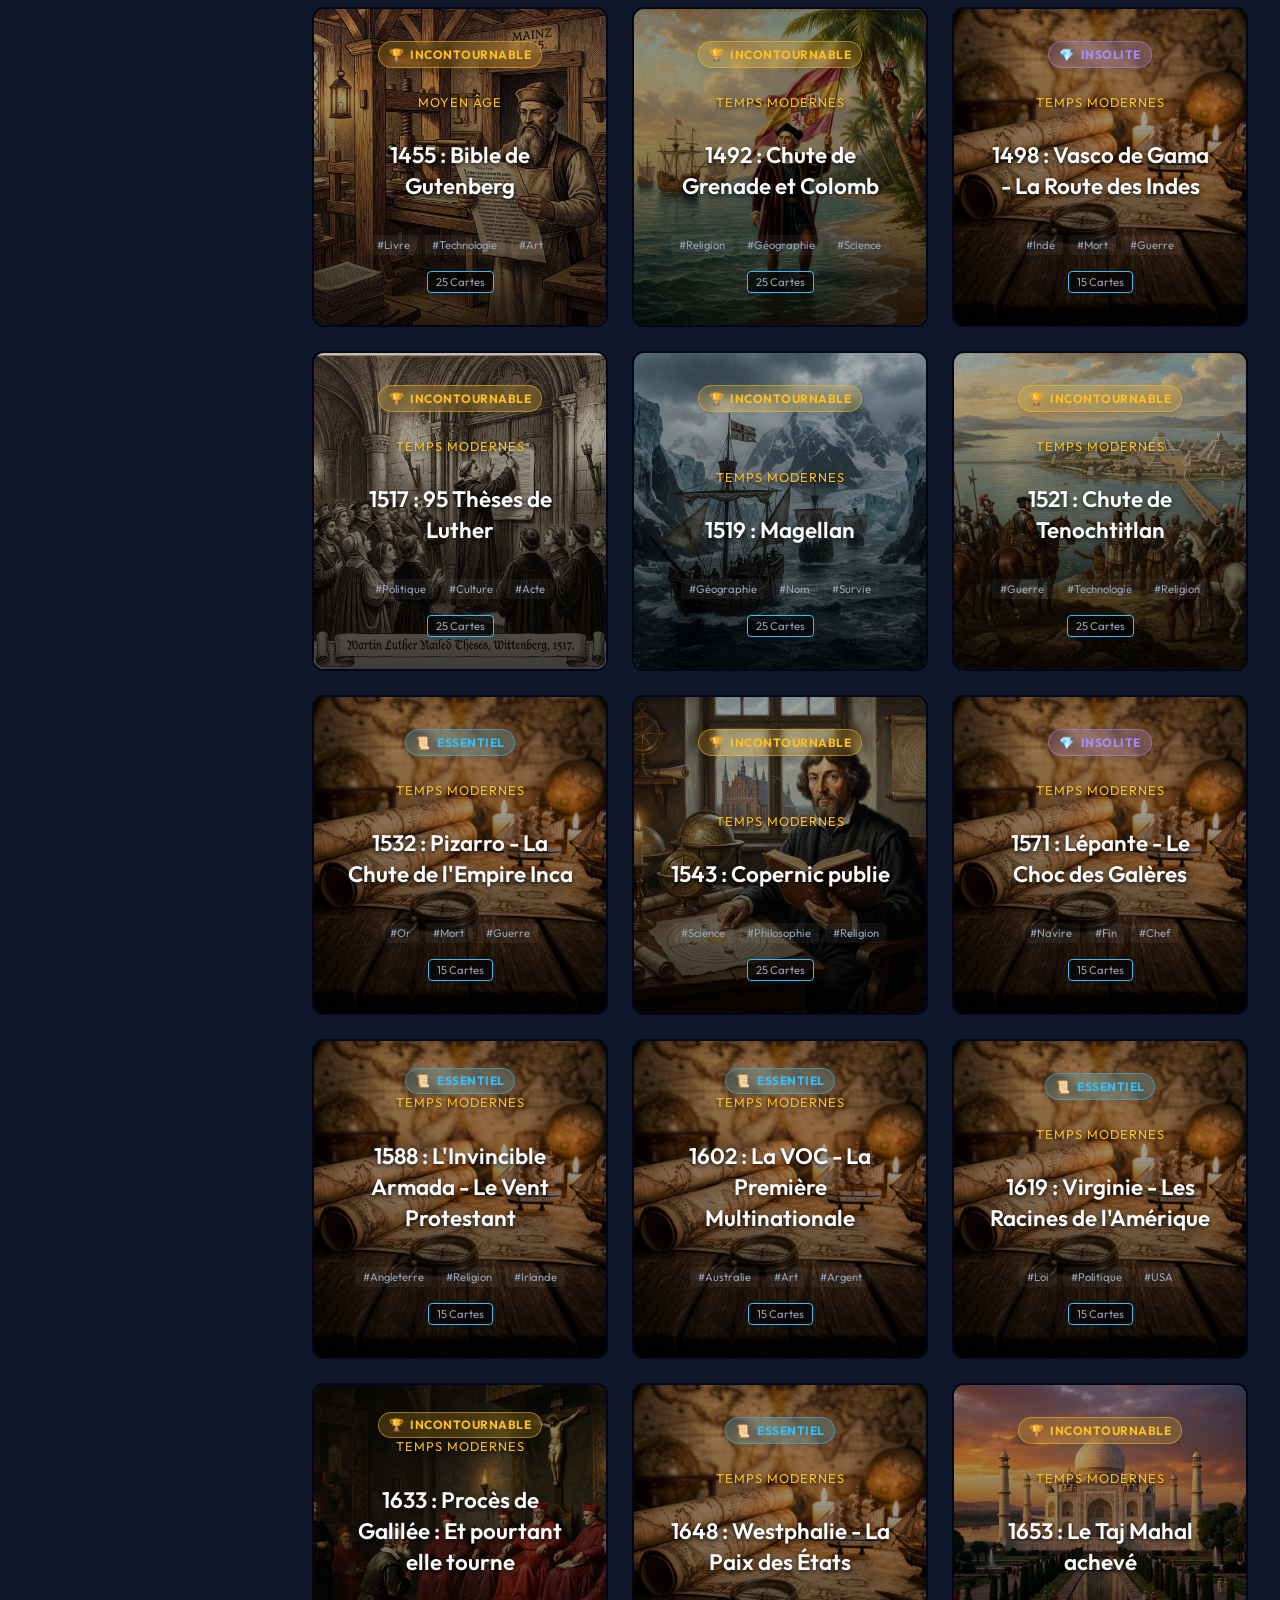
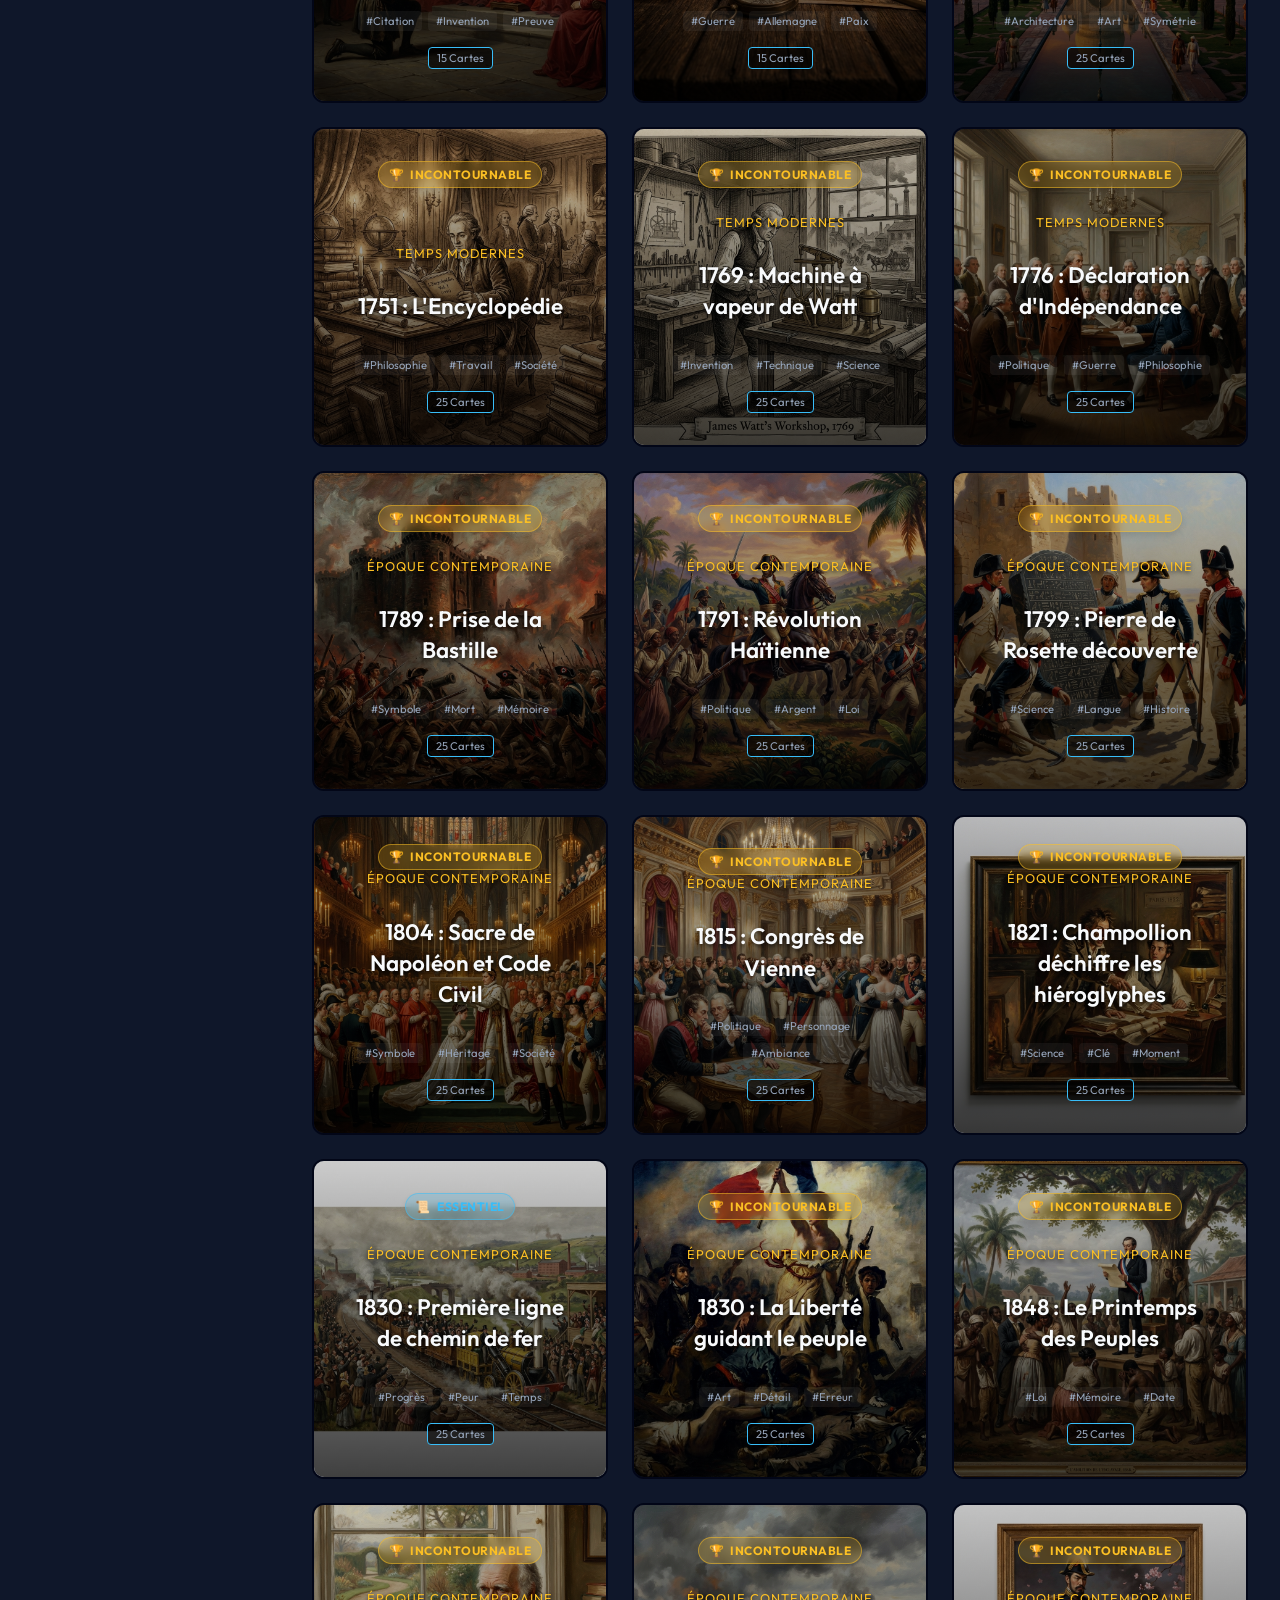
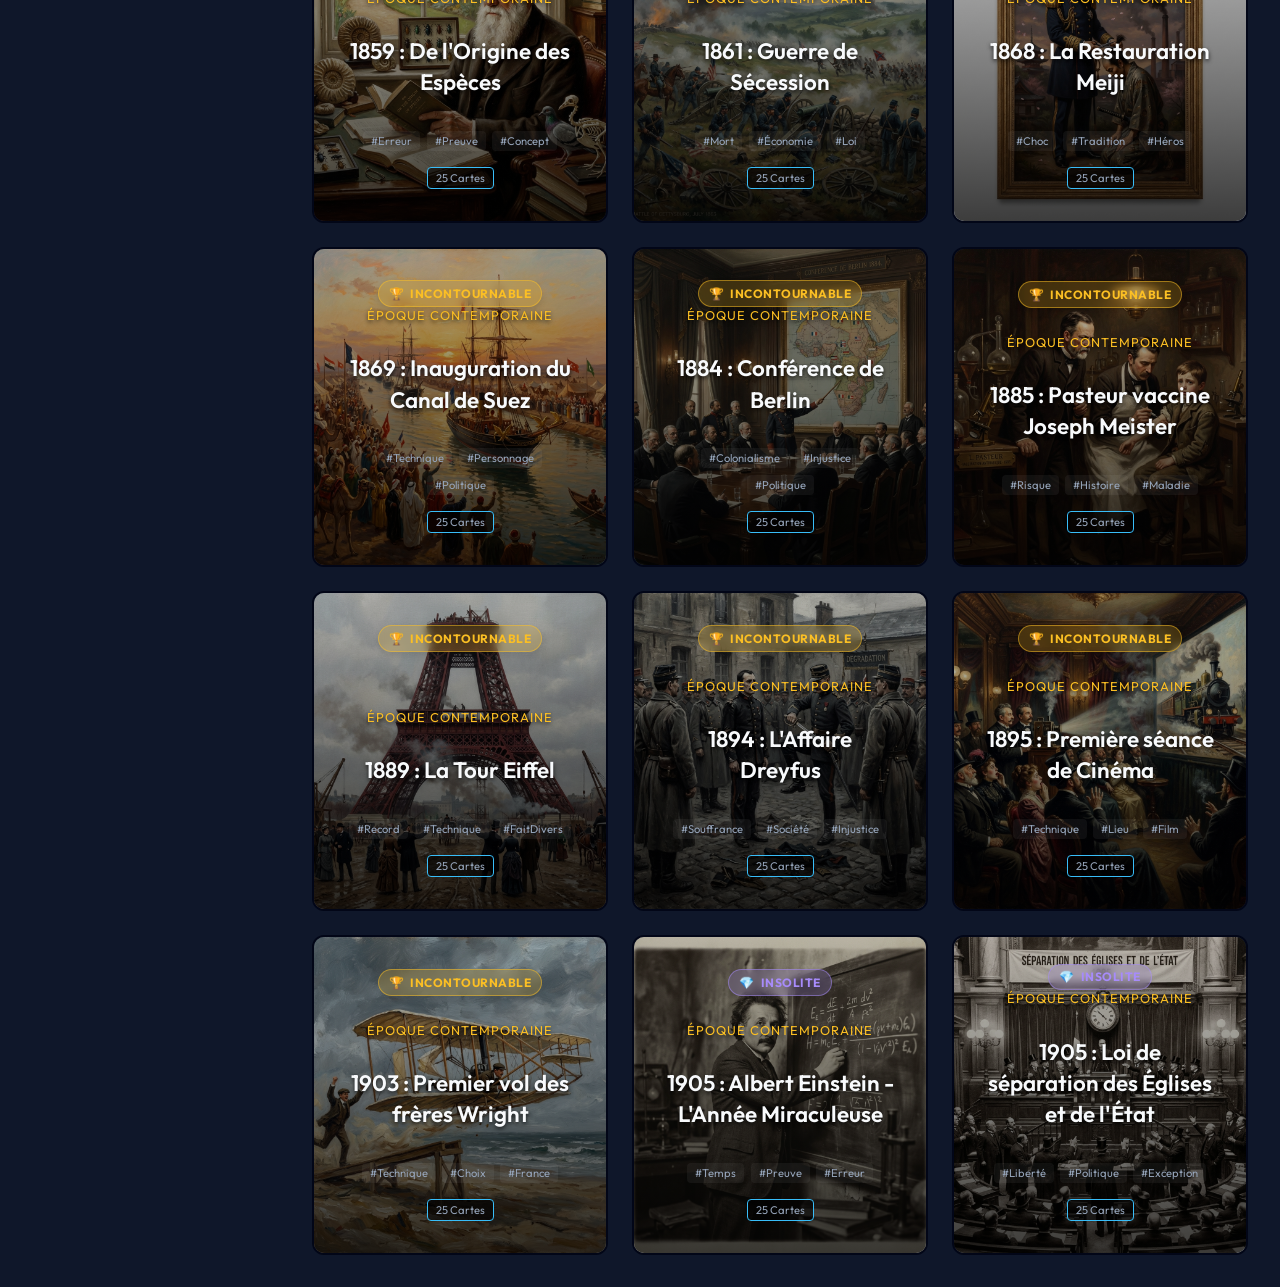
==== commit b96895f9: "Feature: Immersive player UI with background image and tap navigation" ====
--- a/index.html
+++ b/index.html
@@ -94,6 +94,9 @@
 
     <!-- Episode Player Overlay -->
     <div id="episodePlayer" class="player-overlay hidden">
+        <!-- Fullscreen Background Image -->
+        <img id="playerBackgroundImage" class="player-fullscreen-bg" src="" alt="Background">
+
         <div class="player-header">
             <button id="closePlayer" class="btn-icon"><i class="fa-solid fa-times"></i></button>
             <h3 id="playerTitle">Episode Title</h3>
--- a/explorer.css
+++ b/explorer.css
@@ -254,7 +254,8 @@
 .card-overlay {
     position: absolute;
     inset: 0;
-    background: linear-gradient(to bottom, rgba(0, 0, 0, 0.1), rgba(0, 0, 0, 0.6));
+    /* Darker gradient for better text readability */
+    background: linear-gradient(to bottom, rgba(0, 0, 0, 0.2), rgba(0, 0, 0, 0.75));
     z-index: 1;
     pointer-events: none;
 }
@@ -343,7 +344,8 @@
     content: '';
     position: absolute;
     inset: 0;
-    background: linear-gradient(rgba(0, 0, 0, 0.5), rgba(0, 0, 0, 0.95));
+    /* Darker overlay for better readability in player mode */
+    background: linear-gradient(rgba(0, 0, 0, 0.6), rgba(0, 0, 0, 0.95));
     border-radius: inherit;
     z-index: 1;
     pointer-events: none;
@@ -611,13 +613,31 @@
     width: 100vw;
     height: 100dvh;
     /* Mobile Safari fix */
-    background: var(--bg-dark);
+    /* Mobile Safari fix */
+    background: #000;
+    /* Fallback black */
     z-index: 2000;
     display: flex;
     flex-direction: column;
     animation: slideUp 0.3s ease-out;
     overflow-y: auto;
     /* Allow scrolling */
+    position: fixed;
+}
+
+.player-fullscreen-bg {
+    position: absolute;
+    top: 0;
+    left: 0;
+    width: 100%;
+    height: 100%;
+    object-fit: cover;
+    z-index: -1;
+    opacity: 0.4;
+    /* Dimmed for text readability */
+    filter: blur(8px);
+    /* Optional: blur for better text contrast if desired, or keep sharp */
+    transition: opacity 0.5s ease;
 }
 
 @keyframes slideUp {
@@ -705,28 +725,19 @@
     align-items: center;
     text-align: center;
     border: 1px solid var(--accent-blue);
-    background-repeat: no-repeat;
-    background-size: cover;
-    background-position: center;
+    /* Removed internal background image logic */
+    background: rgba(15, 23, 42, 0.6);
+    /* Semi-transparent dark */
+    backdrop-filter: blur(10px);
     max-height: 85vh;
     overflow-y: auto;
-    /* Overlay fix */
     position: relative;
     z-index: 1;
 }
 
-/* Create a true overlay that fills the card perfectly */
+/* Remove old pseudo-overlay since basic background is enough or handled globally */
 .player-card::before {
-    content: '';
-    position: absolute;
-    inset: -1px;
-    /* Overlap borders slightly to avoid gaps */
-    background: rgba(0, 0, 0, 0.7);
-    /* Darker overlay for readability */
-    border-radius: inherit;
-    z-index: -1;
-    /* Behind text */
-    pointer-events: none;
+    display: none;
 }
 
 /* Ensure content sits above overlay */
@@ -740,6 +751,7 @@
     margin-bottom: 2rem;
     color: var(--text-primary);
     line-height: 1.2;
+    text-shadow: 0 2px 4px rgba(0, 0, 0, 0.8);
 }
 
 .player-card-detail {
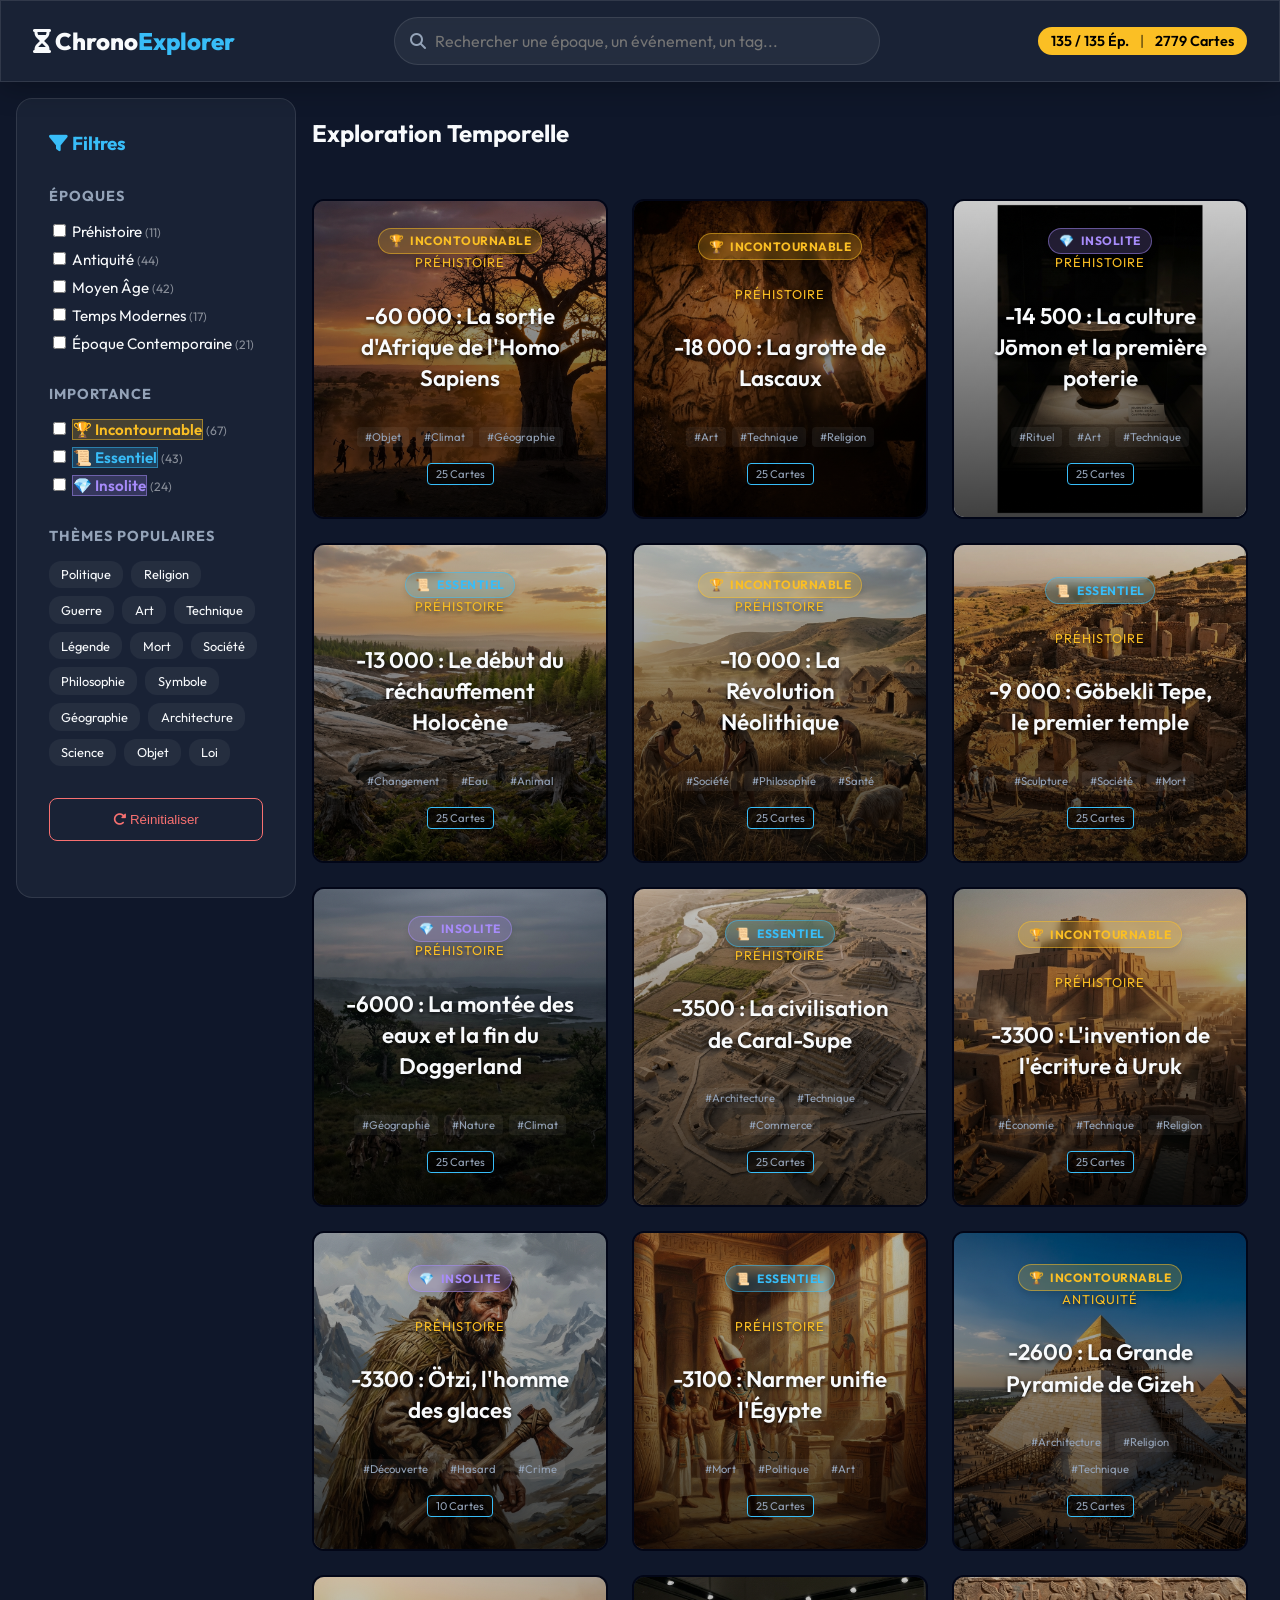
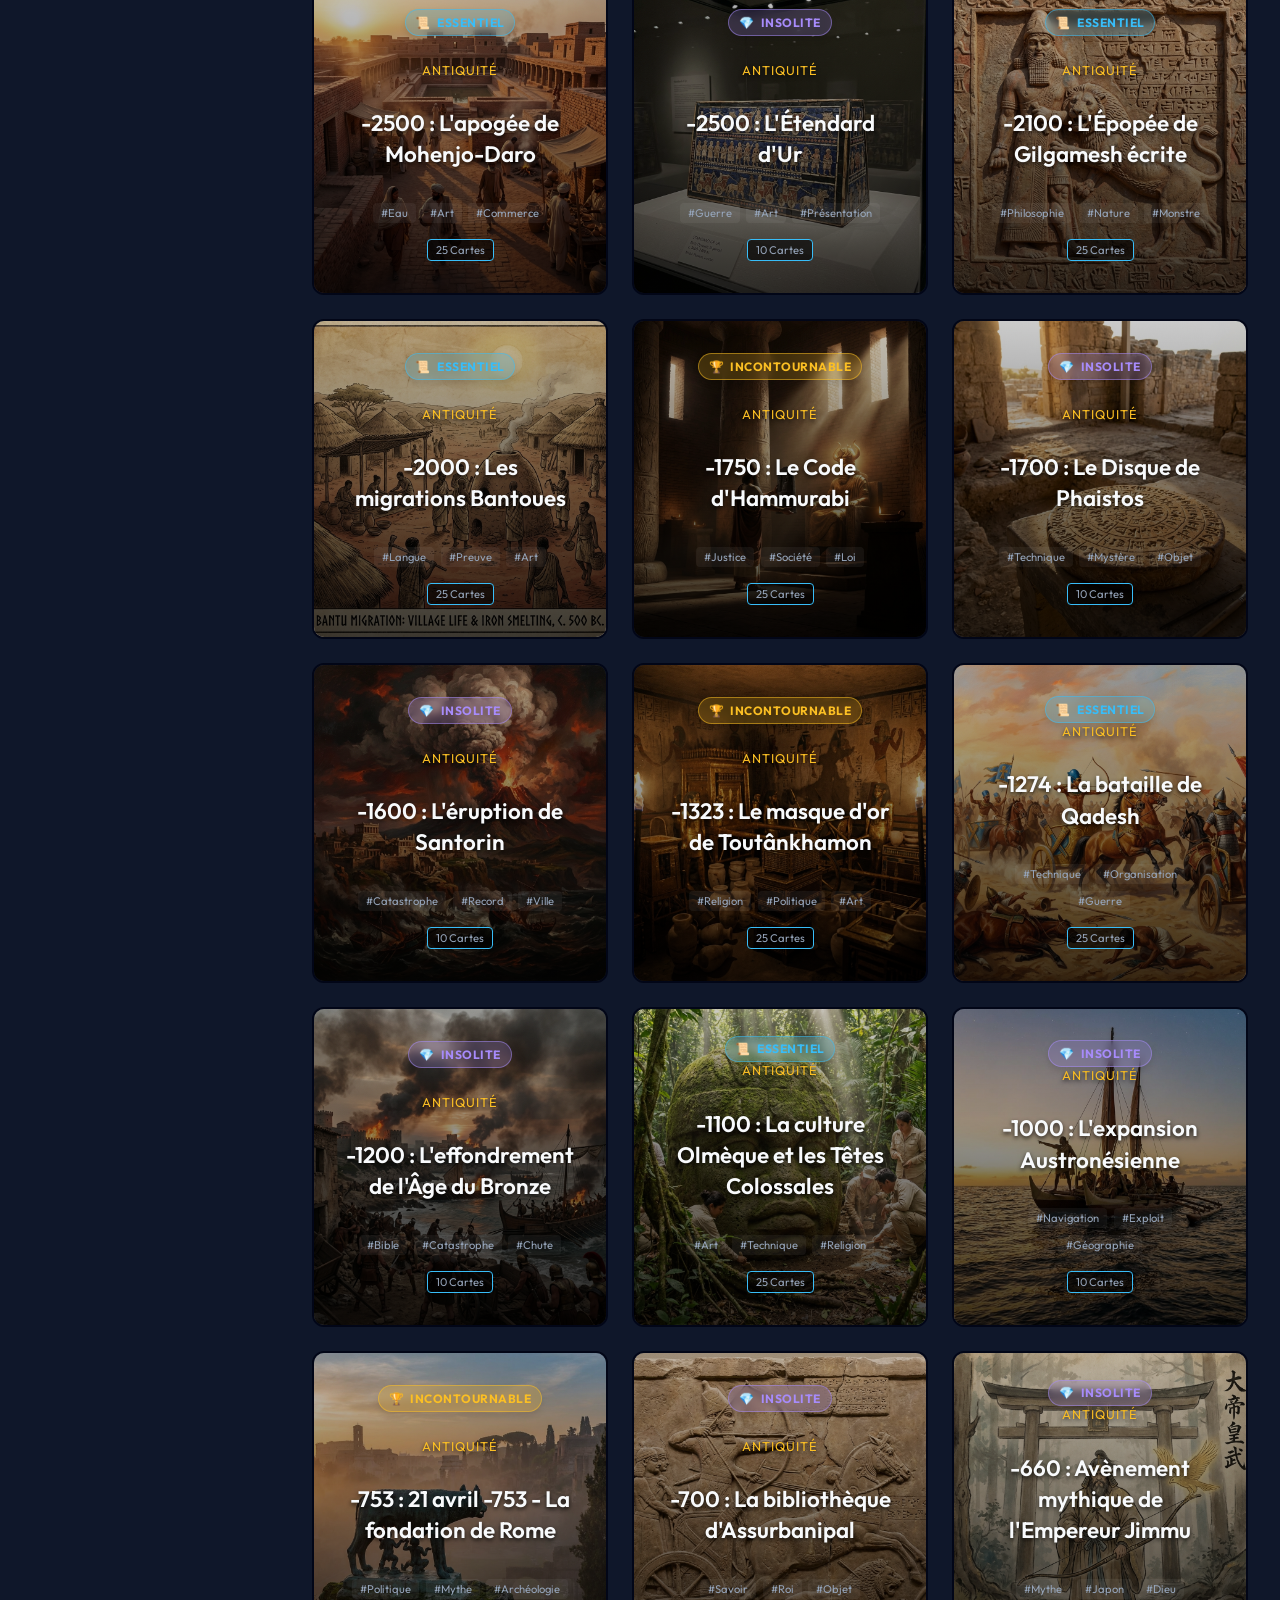
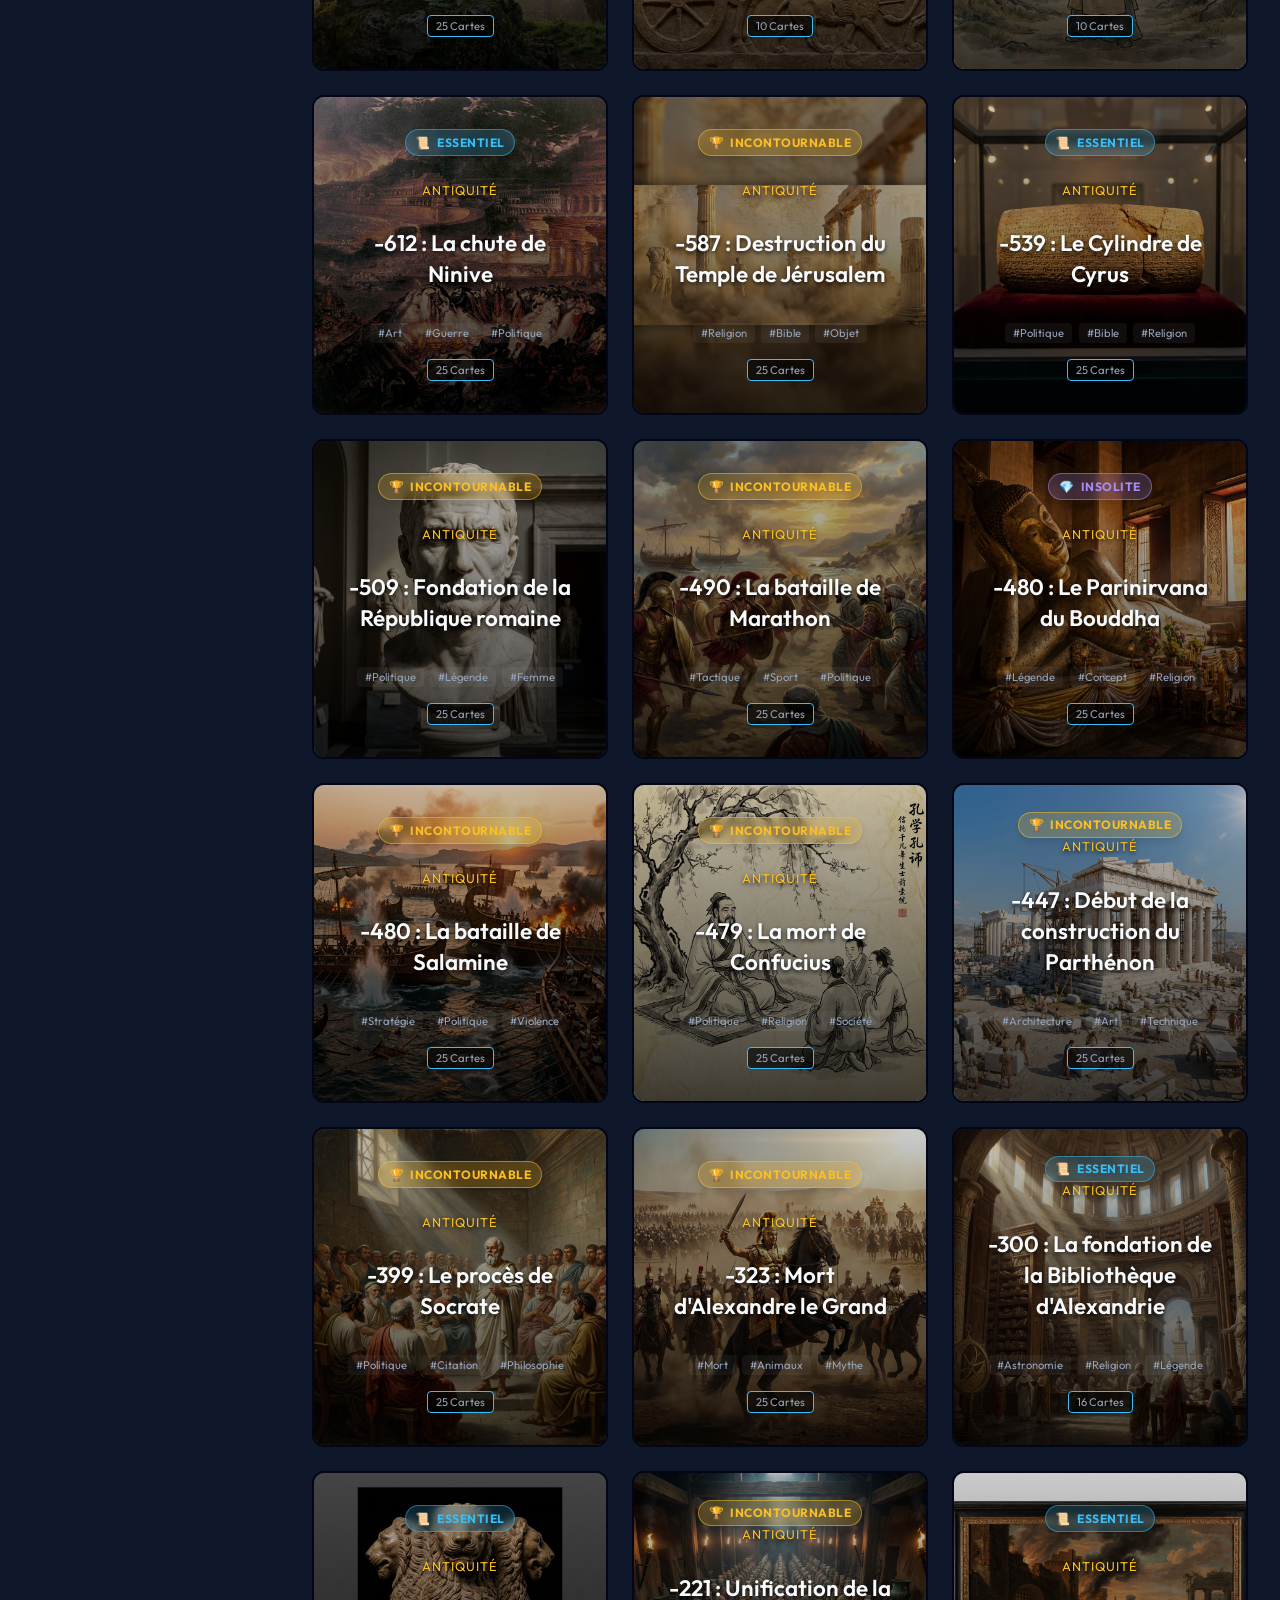
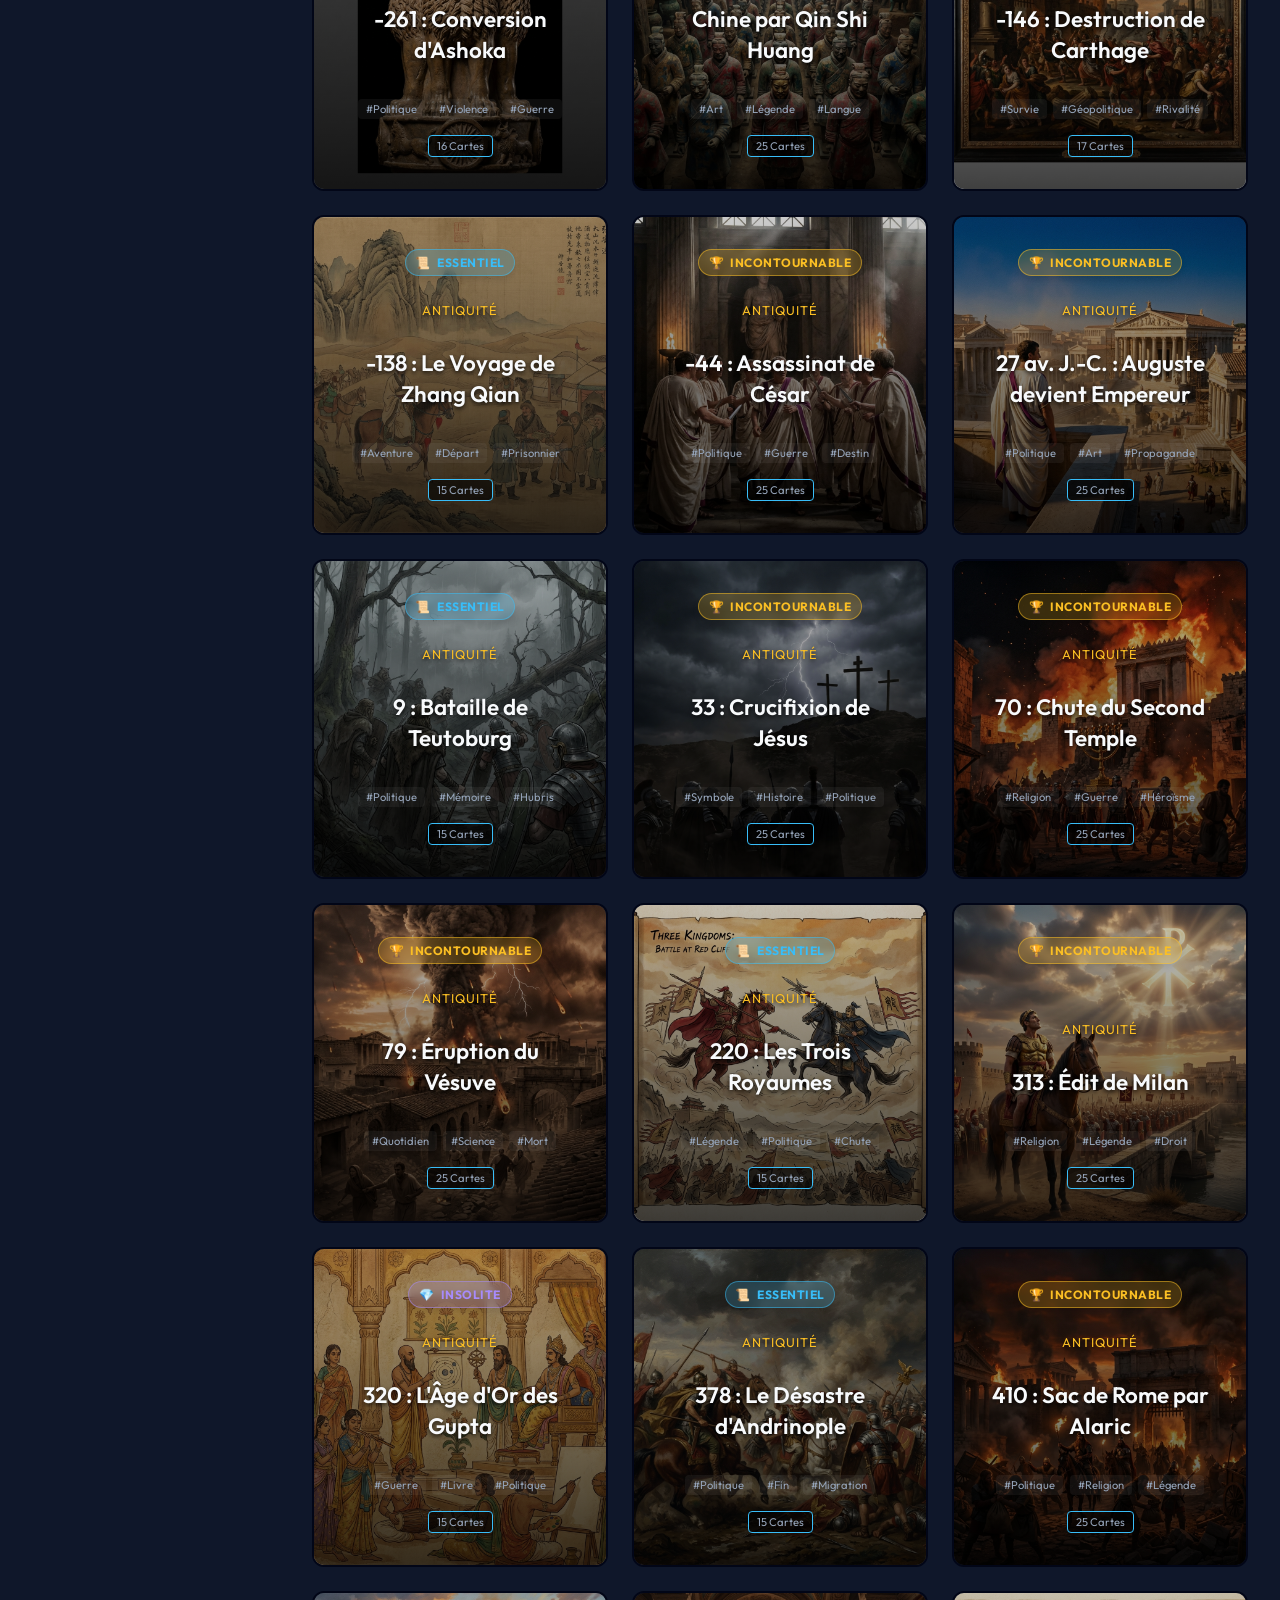
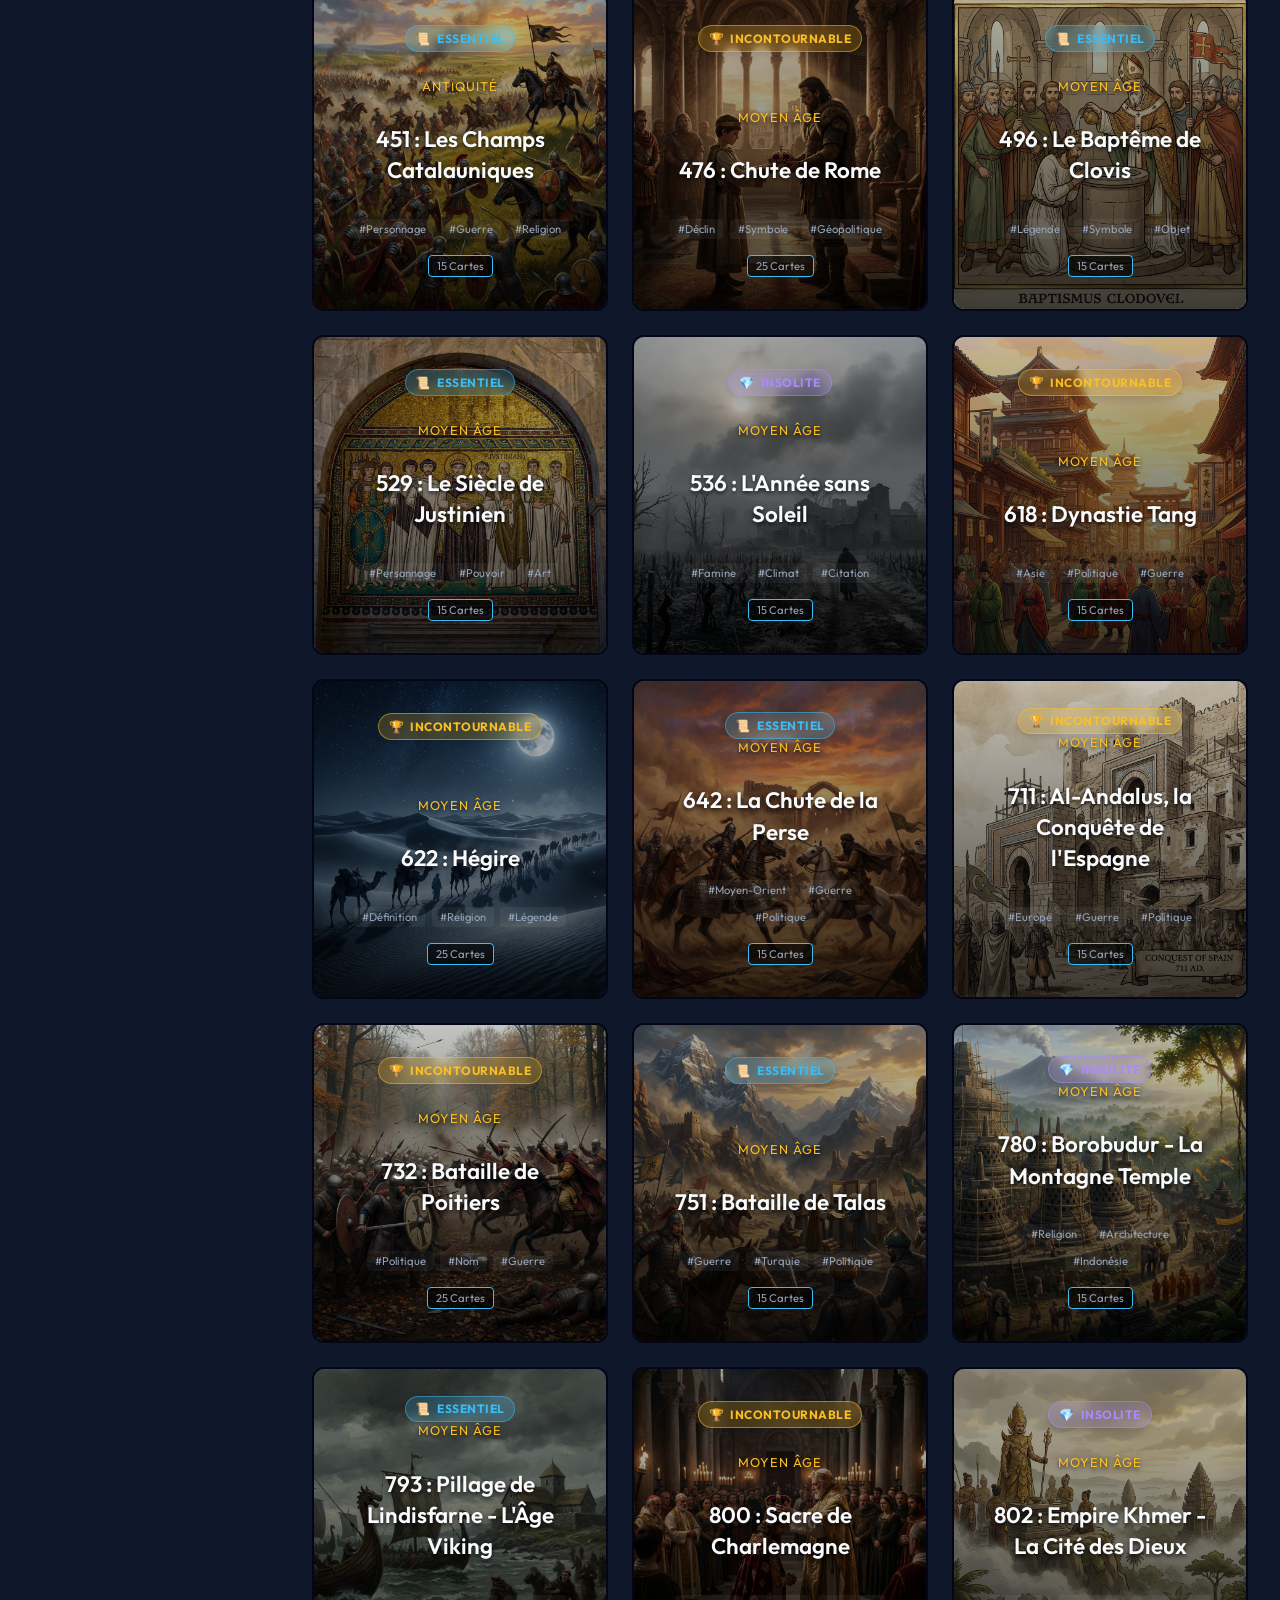
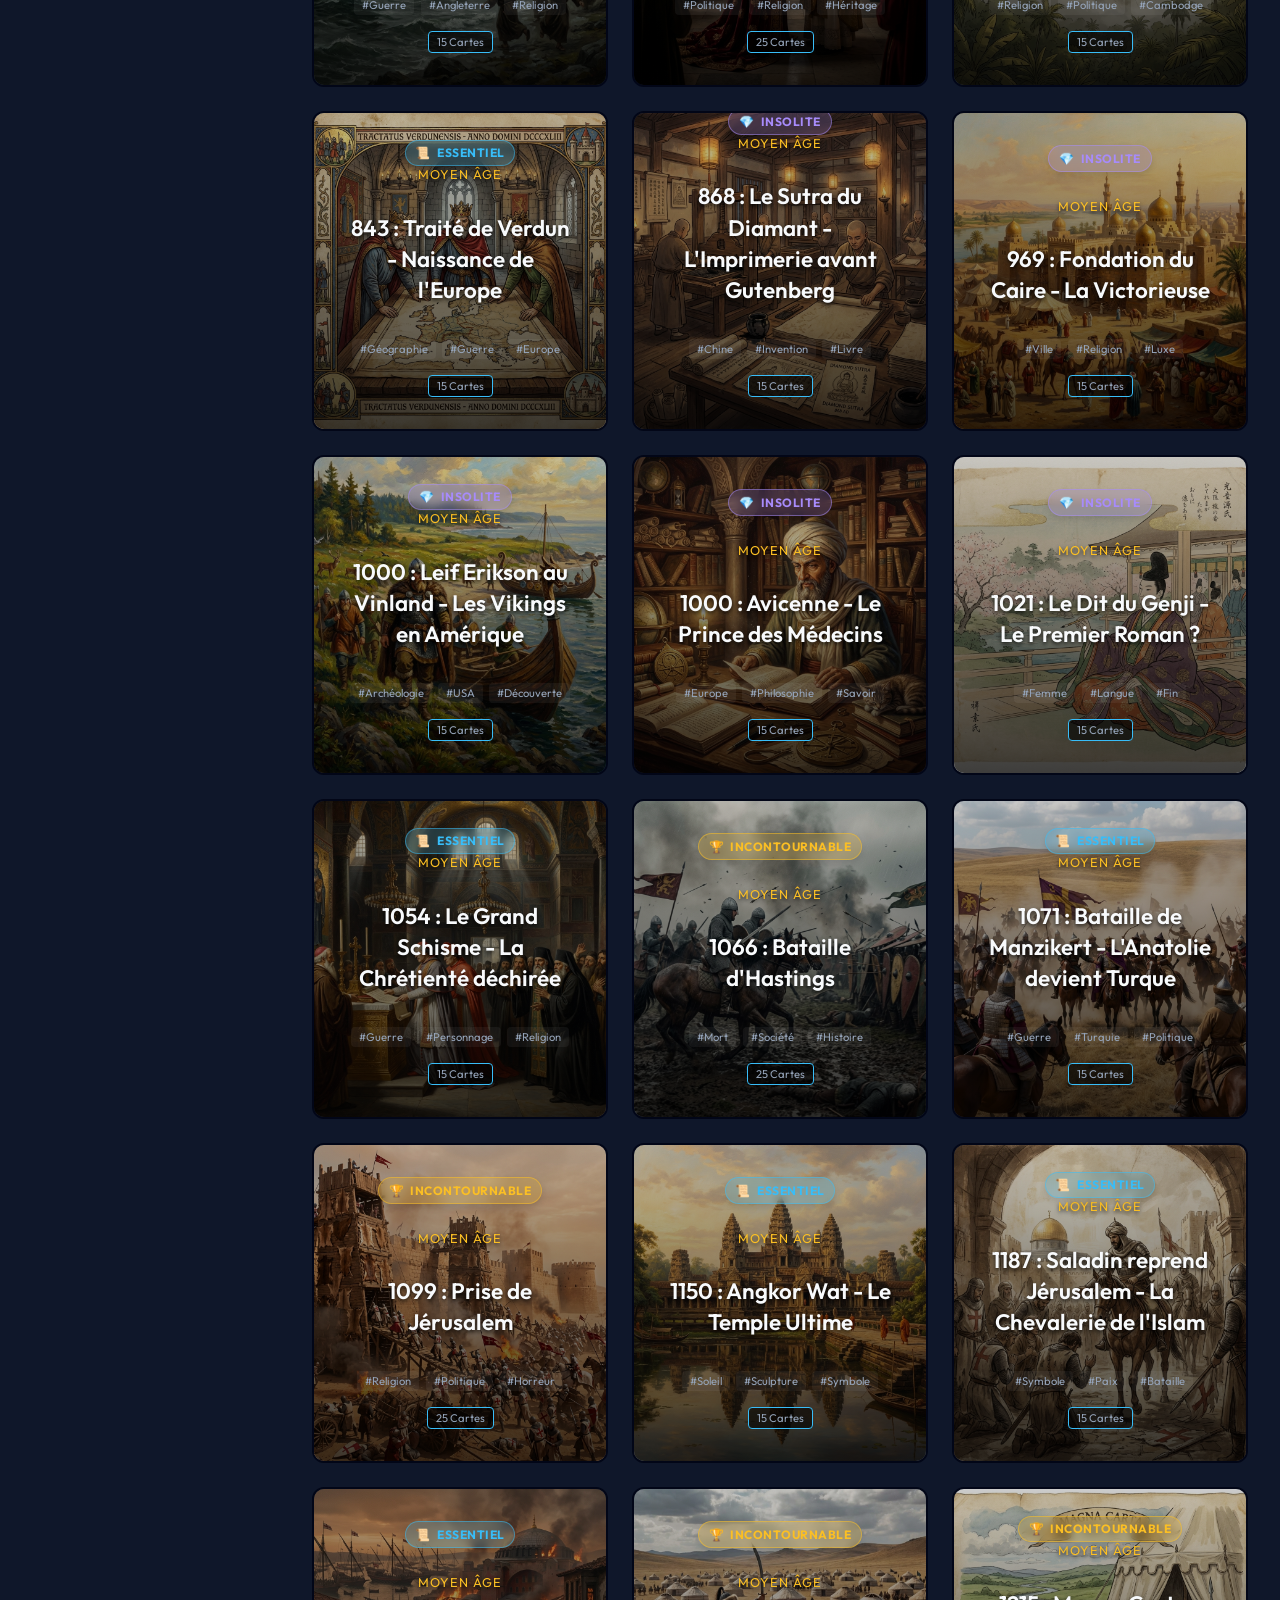
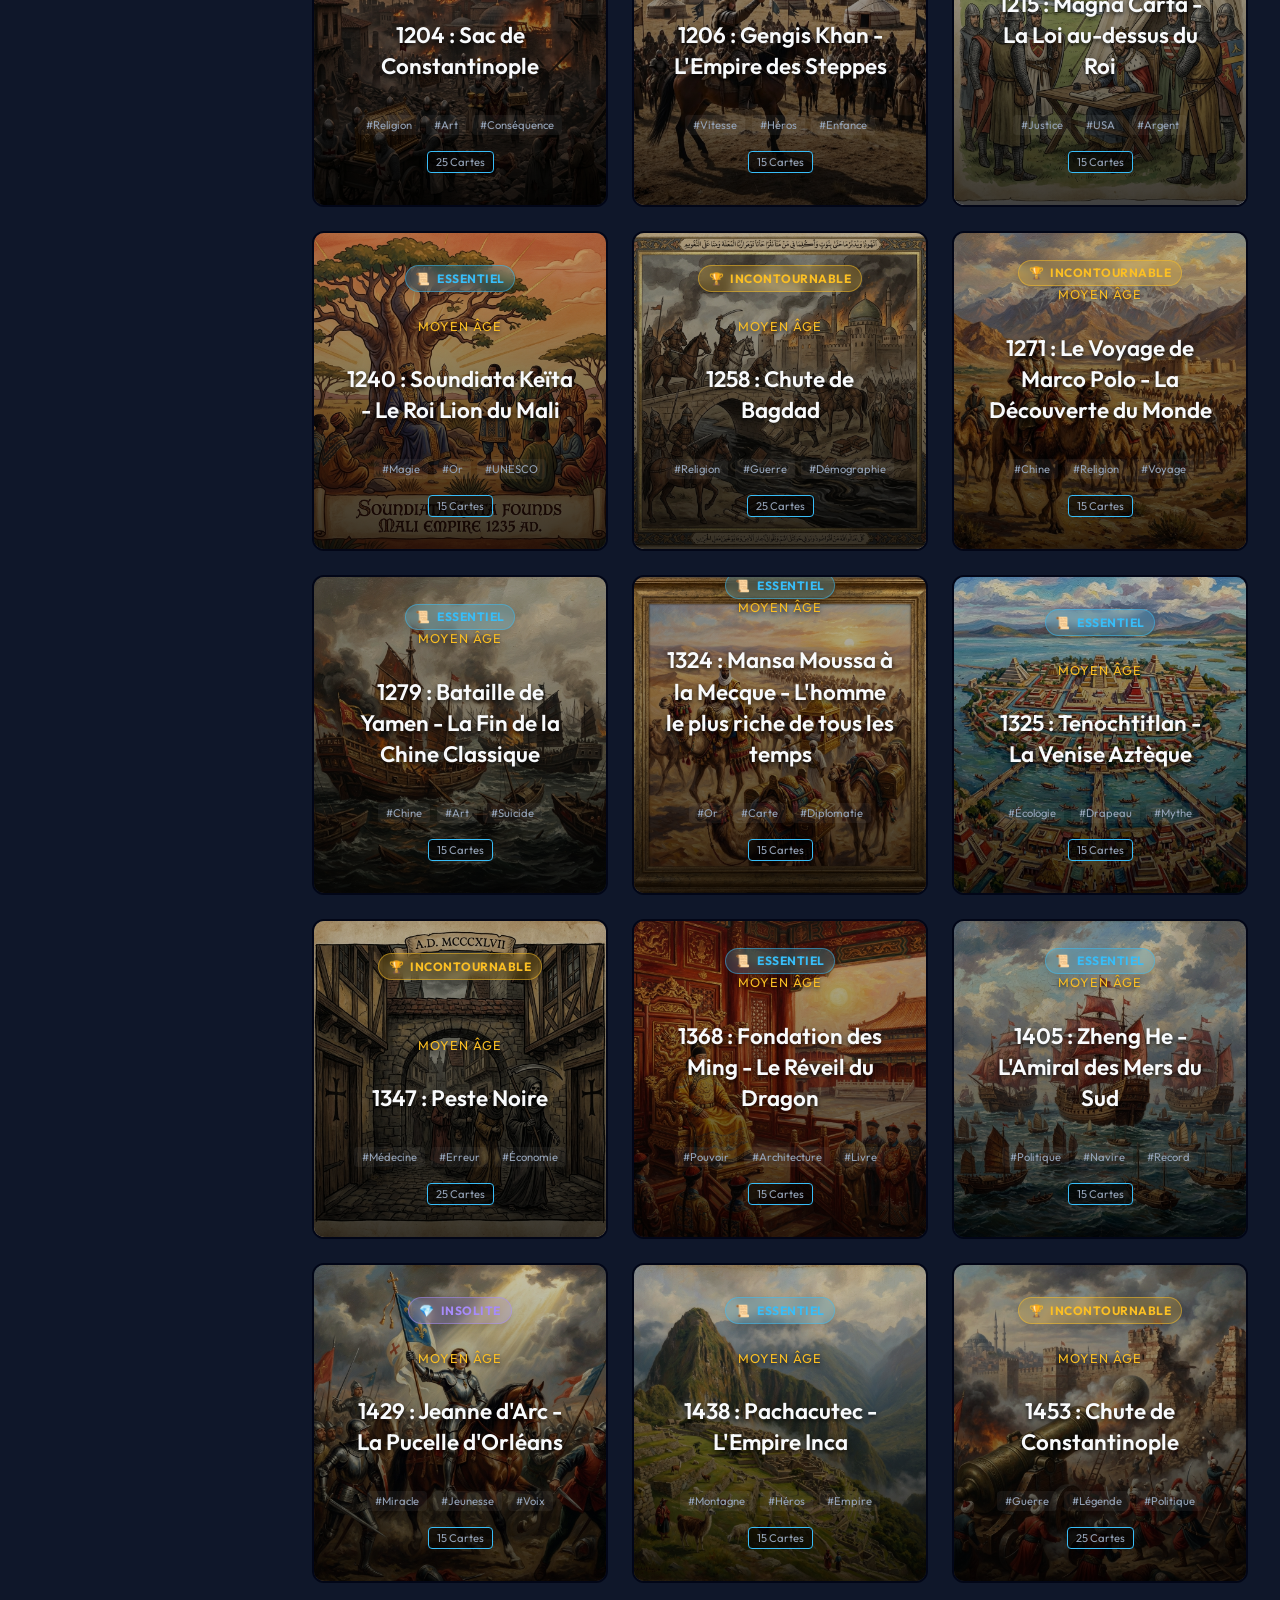
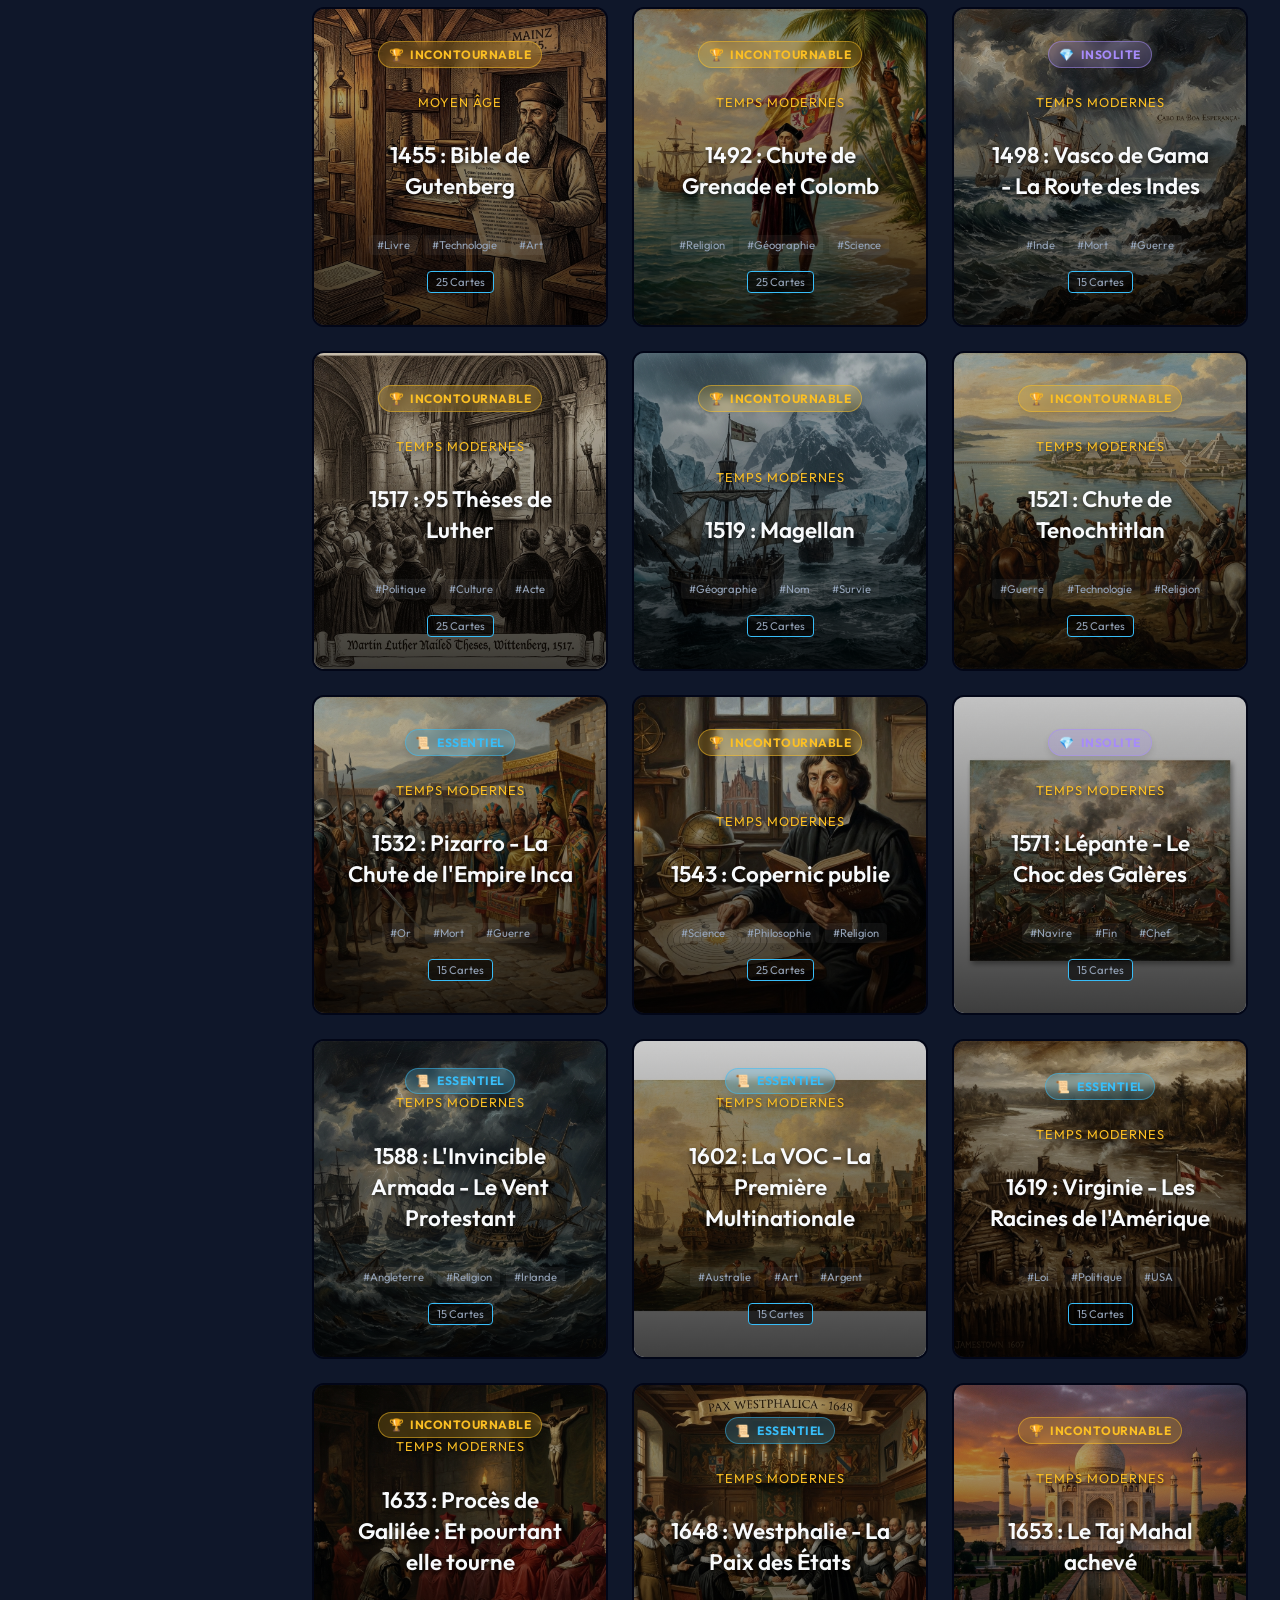
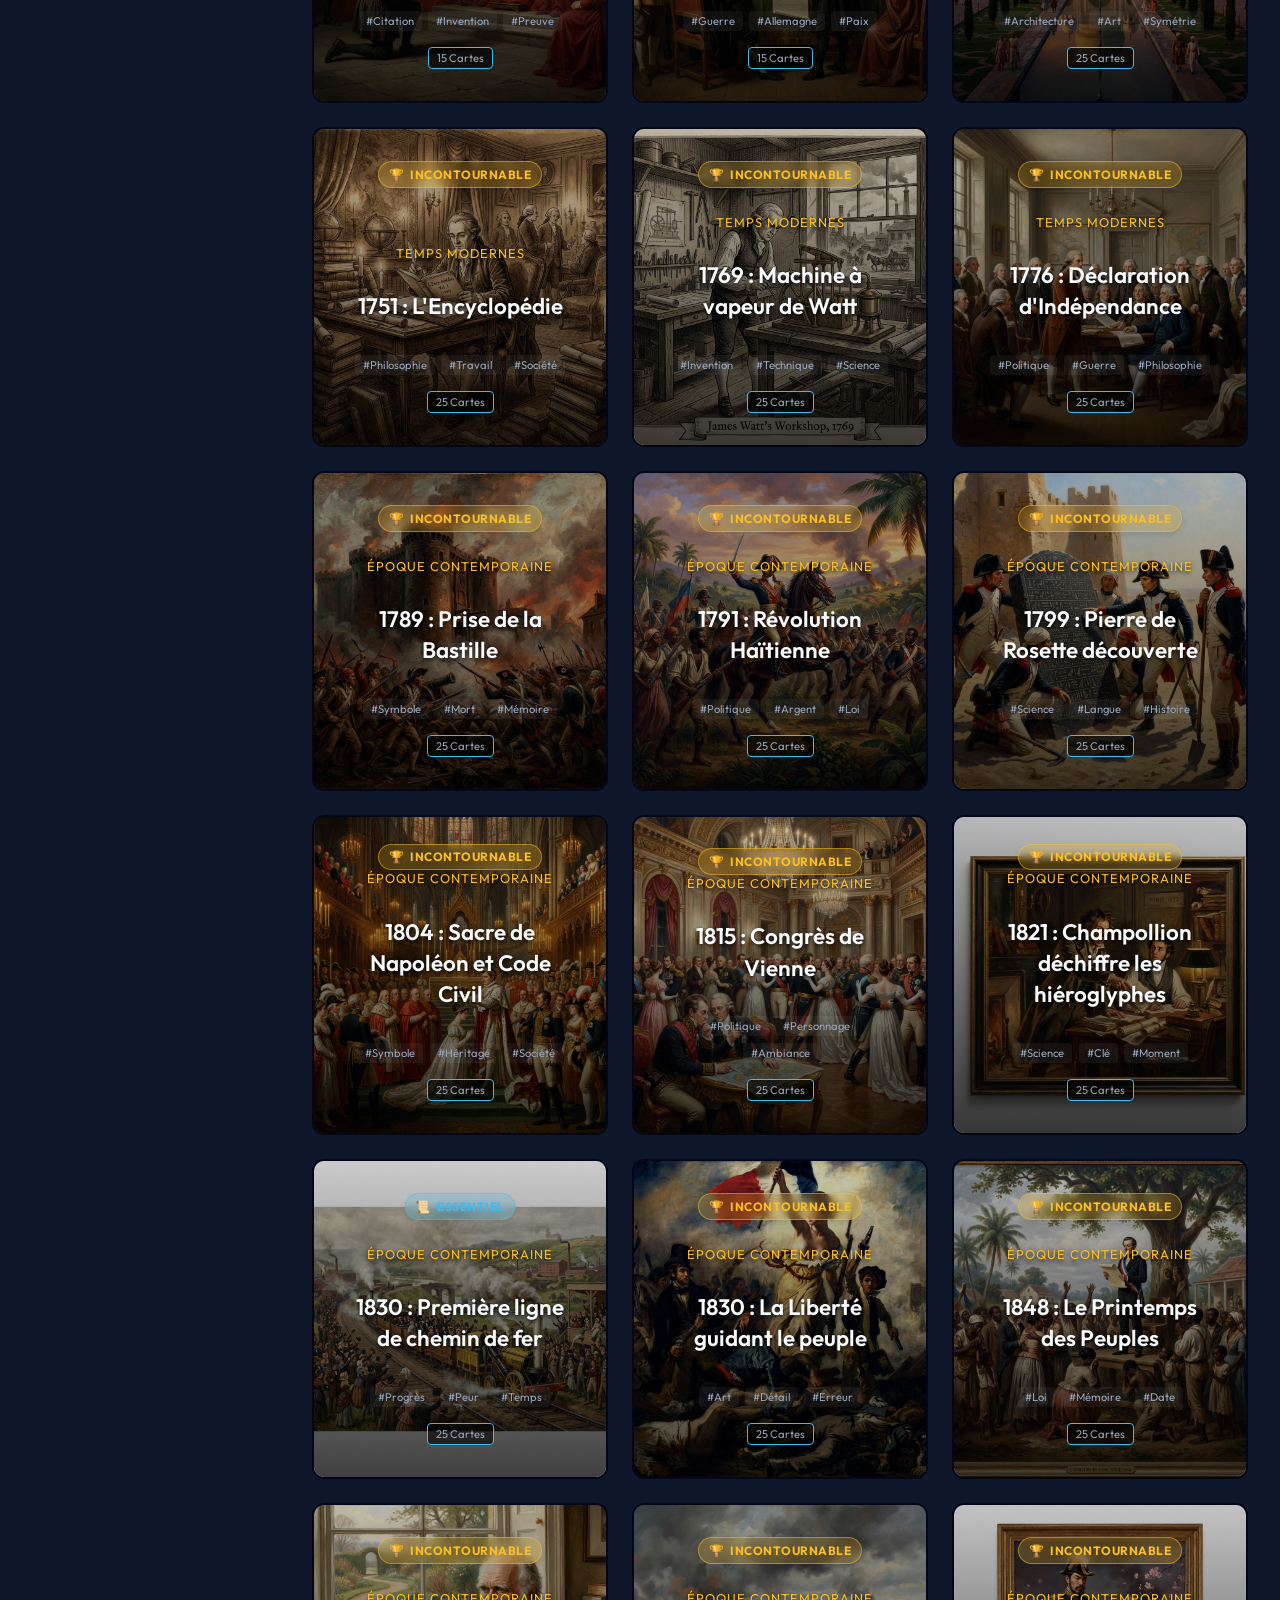
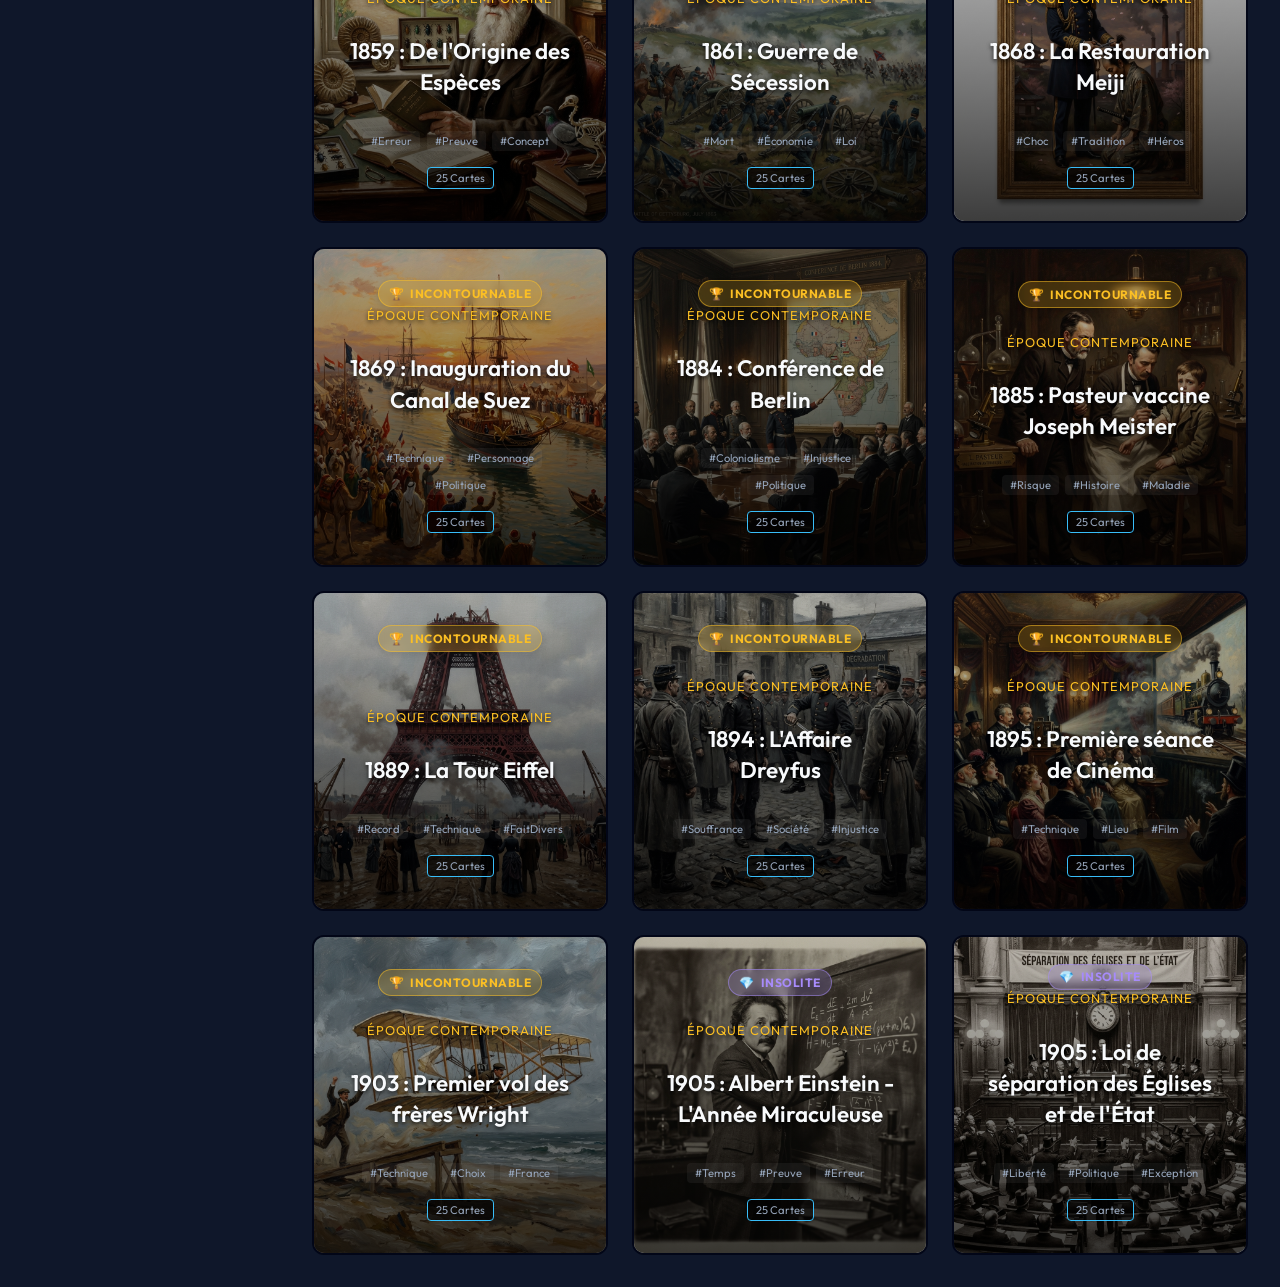
==== commit 911b8e71: "Refactor structure: App clean-up & Add missing images (Ep 124-138)" ====
--- a/index.html
+++ b/index.html
@@ -128,593 +128,593 @@
     <!-- If individual scripts are needed because data.js relies on them being loaded first, we need to include them. 
          Wait, data.js USES 'data_epX' variables. So we must load them all.
          AUTO-GENERATED LIST BELOW -->
-    <script src="data_episode_1_sortie_afrique.js"></script>
-    <script src="data_episode_2_lascaux.js"></script>
-    <script src="data_episode_3_rome.js"></script>
-    <script src="data_episode_4_neolithique.js"></script>
-    <script src="data_episode_5_ecriture_uruk.js"></script>
-    <script src="data_episode_6_pyramides.js"></script>
-    <script src="data_episode_7_hammurabi.js"></script>
-    <script src="data_episode_8_toutankhamon.js"></script>
-    <script src="data_episode_9_salamine.js"></script>
-    <script src="data_episode_11_alexandre.js"></script>
-    <script src="data_episode_12_chine_qin.js"></script>
-    <script src="data_episode_13_cesar.js"></script>
-    <script src="data_episode_14_auguste.js"></script>
-    <script src="data_episode_15_jesus.js"></script>
-    <script src="data_episode_16_temple_70.js"></script>
-    <script src="data_episode_17_pompei.js"></script>
-    <script src="data_episode_18_constantin.js"></script>
-    <script src="data_episode_19_alaric.js"></script>
-    <script src="data_episode_20_chute_rome.js"></script>
-    <script src="data_episode_21_hegire.js"></script>
-    <script src="data_episode_22_poitiers_732.js"></script>
-    <script src="data_episode_23_charlemagne.js"></script>
-    <script src="data_episode_24_hastings_1066.js"></script>
-    <script src="data_episode_25_croisades_1099.js"></script>
-    <script src="data_episode_26_constantinople_1204.js"></script>
-    <script src="data_episode_27_bagdad_1258.js"></script>
-    <script src="data_episode_28_peste_noire.js"></script>
-    <script src="data_episode_29_chute_const_1453.js"></script>
-    <script src="data_episode_30_gutenberg_1455.js"></script>
-    <script src="data_episode_31_colomb_1492.js"></script>
-    <script src="data_episode_32_luther_1517.js"></script>
-    <script src="data_episode_33_magellan_1519.js"></script>
-    <script src="data_episode_34_cortes_1521.js"></script>
-    <script src="data_episode_35_copernic.js"></script>
-    <script src="data_episode_36_galilee.js"></script>
-    <script src="data_episode_37_taj_mahal.js"></script>
-    <script src="data_episode_38_encyclopedie.js"></script>
-    <script src="data_episode_39_watt_1769.js"></script>
-    <script src="data_episode_40_independence_1776.js"></script>
-    <script src="data_episode_41_bastille_1789.js"></script>
-    <script src="data_episode_42_haiti_1791.js"></script>
-    <script src="data_episode_43_rosette_1799.js"></script>
-    <script src="data_episode_44_napoleon_1804.js"></script>
-    <script src="data_episode_45_vienne_1815.js"></script>
-    <script src="data_episode_46_champollion_1821.js"></script>
-    <script src="data_episode_47_train_1830.js"></script>
-    <script src="data_episode_48_delacroix_1830.js"></script>
-    <script src="data_episode_49_abolition_1848.js"></script>
-    <script src="data_episode_50_darwin_1859.js"></script>
-    <script src="data_episode_51_secession_1861.js"></script>
-    <script src="data_episode_52_meiji_1868.js"></script>
-    <script src="data_episode_53_suez_1869.js"></script>
-    <script src="data_episode_54_berlin_1884.js"></script>
-    <script src="data_episode_55_pasteur_1885.js"></script>
-    <script src="data_episode_56_eiffel_1889.js"></script>
-    <script src="data_episode_57_dreyfus_1894.js"></script>
-    <script src="data_episode_58_cinema_1895.js"></script>
-    <script src="data_episode_59_wright_1903.js"></script>
-    <script src="data_episode_60_einstein_1905.js"></script>
-    <script src="data_episode_61_laicite_1905.js"></script>
-    <script src="data_episode_62_jomon.js"></script>
-    <script src="data_episode_63_holocene.js"></script>
-    <script src="data_episode_64_gobekli.js"></script>
-    <script src="data_episode_65_doggerland.js"></script>
-    <script src="data_episode_66_caral_supe.js"></script>
-    <script src="data_episode_67_otzi.js"></script>
-    <script src="data_episode_68_narmer.js"></script>
-    <script src="data_episode_69_mohenjo_daro.js"></script>
-    <script src="data_episode_70_etendard_ur.js"></script>
-    <script src="data_episode_71_gilgamesh.js"></script>
-    <script src="data_episode_72_bantous.js"></script>
-    <script src="data_episode_73_phaistos.js"></script>
-    <script src="data_episode_74_santorin.js"></script>
-    <script src="data_episode_75_qadesh.js"></script>
-    <script src="data_episode_76_effondrement_bronze.js"></script>
-    <script src="data_episode_77_olmeques.js"></script>
-    <script src="data_episode_78_austronesie.js"></script>
-    <script src="data_episode_79_assurbanipal.js"></script>
-    <script src="data_episode_80_jimmu.js"></script>
-    <script src="data_episode_81_ninive.js"></script>
-    <script src="data_episode_82_temple_salomon.js"></script>
-    <script src="data_episode_83_cyrus.js"></script>
-    <script src="data_episode_84_republique_rome.js"></script>
-    <script src="data_episode_85_marathon.js"></script>
-    <script src="data_episode_86_buddha.js"></script>
-    <script src="data_episode_87_confucius.js"></script>
-    <script src="data_episode_88_parthenon.js"></script>
-    <script src="data_episode_89_socrate.js"></script>
+    <script src="data/data_episode_1_sortie_afrique.js"></script>
+    <script src="data/data_episode_2_lascaux.js"></script>
+    <script src="data/data_episode_3_rome.js"></script>
+    <script src="data/data_episode_4_neolithique.js"></script>
+    <script src="data/data_episode_5_ecriture_uruk.js"></script>
+    <script src="data/data_episode_6_pyramides.js"></script>
+    <script src="data/data_episode_7_hammurabi.js"></script>
+    <script src="data/data_episode_8_toutankhamon.js"></script>
+    <script src="data/data_episode_9_salamine.js"></script>
+    <script src="data/data_episode_11_alexandre.js"></script>
+    <script src="data/data_episode_12_chine_qin.js"></script>
+    <script src="data/data_episode_13_cesar.js"></script>
+    <script src="data/data_episode_14_auguste.js"></script>
+    <script src="data/data_episode_15_jesus.js"></script>
+    <script src="data/data_episode_16_temple_70.js"></script>
+    <script src="data/data_episode_17_pompei.js"></script>
+    <script src="data/data_episode_18_constantin.js"></script>
+    <script src="data/data_episode_19_alaric.js"></script>
+    <script src="data/data_episode_20_chute_rome.js"></script>
+    <script src="data/data_episode_21_hegire.js"></script>
+    <script src="data/data_episode_22_poitiers_732.js"></script>
+    <script src="data/data_episode_23_charlemagne.js"></script>
+    <script src="data/data_episode_24_hastings_1066.js"></script>
+    <script src="data/data_episode_25_croisades_1099.js"></script>
+    <script src="data/data_episode_26_constantinople_1204.js"></script>
+    <script src="data/data_episode_27_bagdad_1258.js"></script>
+    <script src="data/data_episode_28_peste_noire.js"></script>
+    <script src="data/data_episode_29_chute_const_1453.js"></script>
+    <script src="data/data_episode_30_gutenberg_1455.js"></script>
+    <script src="data/data_episode_31_colomb_1492.js"></script>
+    <script src="data/data_episode_32_luther_1517.js"></script>
+    <script src="data/data_episode_33_magellan_1519.js"></script>
+    <script src="data/data_episode_34_cortes_1521.js"></script>
+    <script src="data/data_episode_35_copernic.js"></script>
+    <script src="data/data_episode_36_galilee.js"></script>
+    <script src="data/data_episode_37_taj_mahal.js"></script>
+    <script src="data/data_episode_38_encyclopedie.js"></script>
+    <script src="data/data_episode_39_watt_1769.js"></script>
+    <script src="data/data_episode_40_independence_1776.js"></script>
+    <script src="data/data_episode_41_bastille_1789.js"></script>
+    <script src="data/data_episode_42_haiti_1791.js"></script>
+    <script src="data/data_episode_43_rosette_1799.js"></script>
+    <script src="data/data_episode_44_napoleon_1804.js"></script>
+    <script src="data/data_episode_45_vienne_1815.js"></script>
+    <script src="data/data_episode_46_champollion_1821.js"></script>
+    <script src="data/data_episode_47_train_1830.js"></script>
+    <script src="data/data_episode_48_delacroix_1830.js"></script>
+    <script src="data/data_episode_49_abolition_1848.js"></script>
+    <script src="data/data_episode_50_darwin_1859.js"></script>
+    <script src="data/data_episode_51_secession_1861.js"></script>
+    <script src="data/data_episode_52_meiji_1868.js"></script>
+    <script src="data/data_episode_53_suez_1869.js"></script>
+    <script src="data/data_episode_54_berlin_1884.js"></script>
+    <script src="data/data_episode_55_pasteur_1885.js"></script>
+    <script src="data/data_episode_56_eiffel_1889.js"></script>
+    <script src="data/data_episode_57_dreyfus_1894.js"></script>
+    <script src="data/data_episode_58_cinema_1895.js"></script>
+    <script src="data/data_episode_59_wright_1903.js"></script>
+    <script src="data/data_episode_60_einstein_1905.js"></script>
+    <script src="data/data_episode_61_laicite_1905.js"></script>
+    <script src="data/data_episode_62_jomon.js"></script>
+    <script src="data/data_episode_63_holocene.js"></script>
+    <script src="data/data_episode_64_gobekli.js"></script>
+    <script src="data/data_episode_65_doggerland.js"></script>
+    <script src="data/data_episode_66_caral_supe.js"></script>
+    <script src="data/data_episode_67_otzi.js"></script>
+    <script src="data/data_episode_68_narmer.js"></script>
+    <script src="data/data_episode_69_mohenjo_daro.js"></script>
+    <script src="data/data_episode_70_etendard_ur.js"></script>
+    <script src="data/data_episode_71_gilgamesh.js"></script>
+    <script src="data/data_episode_72_bantous.js"></script>
+    <script src="data/data_episode_73_phaistos.js"></script>
+    <script src="data/data_episode_74_santorin.js"></script>
+    <script src="data/data_episode_75_qadesh.js"></script>
+    <script src="data/data_episode_76_effondrement_bronze.js"></script>
+    <script src="data/data_episode_77_olmeques.js"></script>
+    <script src="data/data_episode_78_austronesie.js"></script>
+    <script src="data/data_episode_79_assurbanipal.js"></script>
+    <script src="data/data_episode_80_jimmu.js"></script>
+    <script src="data/data_episode_81_ninive.js"></script>
+    <script src="data/data_episode_82_temple_salomon.js"></script>
+    <script src="data/data_episode_83_cyrus.js"></script>
+    <script src="data/data_episode_84_republique_rome.js"></script>
+    <script src="data/data_episode_85_marathon.js"></script>
+    <script src="data/data_episode_86_buddha.js"></script>
+    <script src="data/data_episode_87_confucius.js"></script>
+    <script src="data/data_episode_88_parthenon.js"></script>
+    <script src="data/data_episode_89_socrate.js"></script>
     <!-- Gap Fillers Batch 1 -->
-    <script src="data_episode_1_sortie_afrique.js"></script>
-    <script src="data_episode_2_lascaux.js"></script>
-    <script src="data_episode_3_rome.js"></script>
-    <script src="data_episode_4_neolithique.js"></script>
-    <script src="data_episode_5_ecriture_uruk.js"></script>
-    <script src="data_episode_6_pyramides.js"></script>
-    <script src="data_episode_7_hammurabi.js"></script>
-    <script src="data_episode_8_toutankhamon.js"></script>
-    <script src="data_episode_9_salamine.js"></script>
-    <script src="data_episode_11_alexandre.js"></script>
-    <script src="data_episode_12_chine_qin.js"></script>
-    <script src="data_episode_13_cesar.js"></script>
-    <script src="data_episode_14_auguste.js"></script>
-    <script src="data_episode_15_jesus.js"></script>
-    <script src="data_episode_16_temple_70.js"></script>
-    <script src="data_episode_17_pompei.js"></script>
-    <script src="data_episode_18_constantin.js"></script>
-    <script src="data_episode_19_alaric.js"></script>
-    <script src="data_episode_20_chute_rome.js"></script>
-    <script src="data_episode_21_hegire.js"></script>
-    <script src="data_episode_22_poitiers_732.js"></script>
-    <script src="data_episode_23_charlemagne.js"></script>
-    <script src="data_episode_24_hastings_1066.js"></script>
-    <script src="data_episode_25_croisades_1099.js"></script>
-    <script src="data_episode_26_constantinople_1204.js"></script>
-    <script src="data_episode_27_bagdad_1258.js"></script>
-    <script src="data_episode_28_peste_noire.js"></script>
-    <script src="data_episode_29_chute_const_1453.js"></script>
-    <script src="data_episode_30_gutenberg_1455.js"></script>
-    <script src="data_episode_31_colomb_1492.js"></script>
-    <script src="data_episode_32_luther_1517.js"></script>
-    <script src="data_episode_33_magellan_1519.js"></script>
-    <script src="data_episode_34_cortes_1521.js"></script>
-    <script src="data_episode_35_copernic.js"></script>
-    <script src="data_episode_36_galilee.js"></script>
-    <script src="data_episode_37_taj_mahal.js"></script>
-    <script src="data_episode_38_encyclopedie.js"></script>
-    <script src="data_episode_39_watt_1769.js"></script>
-    <script src="data_episode_40_independence_1776.js"></script>
-    <script src="data_episode_41_bastille_1789.js"></script>
-    <script src="data_episode_42_haiti_1791.js"></script>
-    <script src="data_episode_43_rosette_1799.js"></script>
-    <script src="data_episode_44_napoleon_1804.js"></script>
-    <script src="data_episode_45_vienne_1815.js"></script>
-    <script src="data_episode_46_champollion_1821.js"></script>
-    <script src="data_episode_47_train_1830.js"></script>
-    <script src="data_episode_48_delacroix_1830.js"></script>
-    <script src="data_episode_49_abolition_1848.js"></script>
-    <script src="data_episode_50_darwin_1859.js"></script>
-    <script src="data_episode_51_secession_1861.js"></script>
-    <script src="data_episode_52_meiji_1868.js"></script>
-    <script src="data_episode_53_suez_1869.js"></script>
-    <script src="data_episode_54_berlin_1884.js"></script>
-    <script src="data_episode_55_pasteur_1885.js"></script>
-    <script src="data_episode_56_eiffel_1889.js"></script>
-    <script src="data_episode_57_dreyfus_1894.js"></script>
-    <script src="data_episode_58_cinema_1895.js"></script>
-    <script src="data_episode_59_wright_1903.js"></script>
-    <script src="data_episode_60_einstein_1905.js"></script>
-    <script src="data_episode_61_laicite_1905.js"></script>
-    <script src="data_episode_62_jomon.js"></script>
-    <script src="data_episode_63_holocene.js"></script>
-    <script src="data_episode_64_gobekli.js"></script>
-    <script src="data_episode_65_doggerland.js"></script>
-    <script src="data_episode_66_caral_supe.js"></script>
-    <script src="data_episode_67_otzi.js"></script>
-    <script src="data_episode_68_narmer.js"></script>
-    <script src="data_episode_69_mohenjo_daro.js"></script>
-    <script src="data_episode_70_etendard_ur.js"></script>
-    <script src="data_episode_71_gilgamesh.js"></script>
-    <script src="data_episode_72_bantous.js"></script>
-    <script src="data_episode_73_phaistos.js"></script>
-    <script src="data_episode_74_santorin.js"></script>
-    <script src="data_episode_75_qadesh.js"></script>
-    <script src="data_episode_76_effondrement_bronze.js"></script>
-    <script src="data_episode_77_olmeques.js"></script>
-    <script src="data_episode_78_austronesie.js"></script>
-    <script src="data_episode_79_assurbanipal.js"></script>
-    <script src="data_episode_80_jimmu.js"></script>
-    <script src="data_episode_81_ninive.js"></script>
-    <script src="data_episode_82_temple_salomon.js"></script>
-    <script src="data_episode_83_cyrus.js"></script>
-    <script src="data_episode_84_republique_rome.js"></script>
-    <script src="data_episode_85_marathon.js"></script>
-    <script src="data_episode_86_buddha.js"></script>
-    <script src="data_episode_87_confucius.js"></script>
-    <script src="data_episode_88_parthenon.js"></script>
-    <script src="data_episode_89_socrate.js"></script>
+    <script src="data/data_episode_1_sortie_afrique.js"></script>
+    <script src="data/data_episode_2_lascaux.js"></script>
+    <script src="data/data_episode_3_rome.js"></script>
+    <script src="data/data_episode_4_neolithique.js"></script>
+    <script src="data/data_episode_5_ecriture_uruk.js"></script>
+    <script src="data/data_episode_6_pyramides.js"></script>
+    <script src="data/data_episode_7_hammurabi.js"></script>
+    <script src="data/data_episode_8_toutankhamon.js"></script>
+    <script src="data/data_episode_9_salamine.js"></script>
+    <script src="data/data_episode_11_alexandre.js"></script>
+    <script src="data/data_episode_12_chine_qin.js"></script>
+    <script src="data/data_episode_13_cesar.js"></script>
+    <script src="data/data_episode_14_auguste.js"></script>
+    <script src="data/data_episode_15_jesus.js"></script>
+    <script src="data/data_episode_16_temple_70.js"></script>
+    <script src="data/data_episode_17_pompei.js"></script>
+    <script src="data/data_episode_18_constantin.js"></script>
+    <script src="data/data_episode_19_alaric.js"></script>
+    <script src="data/data_episode_20_chute_rome.js"></script>
+    <script src="data/data_episode_21_hegire.js"></script>
+    <script src="data/data_episode_22_poitiers_732.js"></script>
+    <script src="data/data_episode_23_charlemagne.js"></script>
+    <script src="data/data_episode_24_hastings_1066.js"></script>
+    <script src="data/data_episode_25_croisades_1099.js"></script>
+    <script src="data/data_episode_26_constantinople_1204.js"></script>
+    <script src="data/data_episode_27_bagdad_1258.js"></script>
+    <script src="data/data_episode_28_peste_noire.js"></script>
+    <script src="data/data_episode_29_chute_const_1453.js"></script>
+    <script src="data/data_episode_30_gutenberg_1455.js"></script>
+    <script src="data/data_episode_31_colomb_1492.js"></script>
+    <script src="data/data_episode_32_luther_1517.js"></script>
+    <script src="data/data_episode_33_magellan_1519.js"></script>
+    <script src="data/data_episode_34_cortes_1521.js"></script>
+    <script src="data/data_episode_35_copernic.js"></script>
+    <script src="data/data_episode_36_galilee.js"></script>
+    <script src="data/data_episode_37_taj_mahal.js"></script>
+    <script src="data/data_episode_38_encyclopedie.js"></script>
+    <script src="data/data_episode_39_watt_1769.js"></script>
+    <script src="data/data_episode_40_independence_1776.js"></script>
+    <script src="data/data_episode_41_bastille_1789.js"></script>
+    <script src="data/data_episode_42_haiti_1791.js"></script>
+    <script src="data/data_episode_43_rosette_1799.js"></script>
+    <script src="data/data_episode_44_napoleon_1804.js"></script>
+    <script src="data/data_episode_45_vienne_1815.js"></script>
+    <script src="data/data_episode_46_champollion_1821.js"></script>
+    <script src="data/data_episode_47_train_1830.js"></script>
+    <script src="data/data_episode_48_delacroix_1830.js"></script>
+    <script src="data/data_episode_49_abolition_1848.js"></script>
+    <script src="data/data_episode_50_darwin_1859.js"></script>
+    <script src="data/data_episode_51_secession_1861.js"></script>
+    <script src="data/data_episode_52_meiji_1868.js"></script>
+    <script src="data/data_episode_53_suez_1869.js"></script>
+    <script src="data/data_episode_54_berlin_1884.js"></script>
+    <script src="data/data_episode_55_pasteur_1885.js"></script>
+    <script src="data/data_episode_56_eiffel_1889.js"></script>
+    <script src="data/data_episode_57_dreyfus_1894.js"></script>
+    <script src="data/data_episode_58_cinema_1895.js"></script>
+    <script src="data/data_episode_59_wright_1903.js"></script>
+    <script src="data/data_episode_60_einstein_1905.js"></script>
+    <script src="data/data_episode_61_laicite_1905.js"></script>
+    <script src="data/data_episode_62_jomon.js"></script>
+    <script src="data/data_episode_63_holocene.js"></script>
+    <script src="data/data_episode_64_gobekli.js"></script>
+    <script src="data/data_episode_65_doggerland.js"></script>
+    <script src="data/data_episode_66_caral_supe.js"></script>
+    <script src="data/data_episode_67_otzi.js"></script>
+    <script src="data/data_episode_68_narmer.js"></script>
+    <script src="data/data_episode_69_mohenjo_daro.js"></script>
+    <script src="data/data_episode_70_etendard_ur.js"></script>
+    <script src="data/data_episode_71_gilgamesh.js"></script>
+    <script src="data/data_episode_72_bantous.js"></script>
+    <script src="data/data_episode_73_phaistos.js"></script>
+    <script src="data/data_episode_74_santorin.js"></script>
+    <script src="data/data_episode_75_qadesh.js"></script>
+    <script src="data/data_episode_76_effondrement_bronze.js"></script>
+    <script src="data/data_episode_77_olmeques.js"></script>
+    <script src="data/data_episode_78_austronesie.js"></script>
+    <script src="data/data_episode_79_assurbanipal.js"></script>
+    <script src="data/data_episode_80_jimmu.js"></script>
+    <script src="data/data_episode_81_ninive.js"></script>
+    <script src="data/data_episode_82_temple_salomon.js"></script>
+    <script src="data/data_episode_83_cyrus.js"></script>
+    <script src="data/data_episode_84_republique_rome.js"></script>
+    <script src="data/data_episode_85_marathon.js"></script>
+    <script src="data/data_episode_86_buddha.js"></script>
+    <script src="data/data_episode_87_confucius.js"></script>
+    <script src="data/data_episode_88_parthenon.js"></script>
+    <script src="data/data_episode_89_socrate.js"></script>
     <!-- Gap Fillers Batch 2 -->
-    <script src="data_episode_1_sortie_afrique.js"></script>
-    <script src="data_episode_2_lascaux.js"></script>
-    <script src="data_episode_3_rome.js"></script>
-    <script src="data_episode_4_neolithique.js"></script>
-    <script src="data_episode_5_ecriture_uruk.js"></script>
-    <script src="data_episode_6_pyramides.js"></script>
-    <script src="data_episode_7_hammurabi.js"></script>
-    <script src="data_episode_8_toutankhamon.js"></script>
-    <script src="data_episode_9_salamine.js"></script>
-    <script src="data_episode_11_alexandre.js"></script>
-    <script src="data_episode_12_chine_qin.js"></script>
-    <script src="data_episode_13_cesar.js"></script>
-    <script src="data_episode_14_auguste.js"></script>
-    <script src="data_episode_15_jesus.js"></script>
-    <script src="data_episode_16_temple_70.js"></script>
-    <script src="data_episode_17_pompei.js"></script>
-    <script src="data_episode_18_constantin.js"></script>
-    <script src="data_episode_19_alaric.js"></script>
-    <script src="data_episode_20_chute_rome.js"></script>
-    <script src="data_episode_21_hegire.js"></script>
-    <script src="data_episode_22_poitiers_732.js"></script>
-    <script src="data_episode_23_charlemagne.js"></script>
-    <script src="data_episode_24_hastings_1066.js"></script>
-    <script src="data_episode_25_croisades_1099.js"></script>
-    <script src="data_episode_26_constantinople_1204.js"></script>
-    <script src="data_episode_27_bagdad_1258.js"></script>
-    <script src="data_episode_28_peste_noire.js"></script>
-    <script src="data_episode_29_chute_const_1453.js"></script>
-    <script src="data_episode_30_gutenberg_1455.js"></script>
-    <script src="data_episode_31_colomb_1492.js"></script>
-    <script src="data_episode_32_luther_1517.js"></script>
-    <script src="data_episode_33_magellan_1519.js"></script>
-    <script src="data_episode_34_cortes_1521.js"></script>
-    <script src="data_episode_35_copernic.js"></script>
-    <script src="data_episode_36_galilee.js"></script>
-    <script src="data_episode_37_taj_mahal.js"></script>
-    <script src="data_episode_38_encyclopedie.js"></script>
-    <script src="data_episode_39_watt_1769.js"></script>
-    <script src="data_episode_40_independence_1776.js"></script>
-    <script src="data_episode_41_bastille_1789.js"></script>
-    <script src="data_episode_42_haiti_1791.js"></script>
-    <script src="data_episode_43_rosette_1799.js"></script>
-    <script src="data_episode_44_napoleon_1804.js"></script>
-    <script src="data_episode_45_vienne_1815.js"></script>
-    <script src="data_episode_46_champollion_1821.js"></script>
-    <script src="data_episode_47_train_1830.js"></script>
-    <script src="data_episode_48_delacroix_1830.js"></script>
-    <script src="data_episode_49_abolition_1848.js"></script>
-    <script src="data_episode_50_darwin_1859.js"></script>
-    <script src="data_episode_51_secession_1861.js"></script>
-    <script src="data_episode_52_meiji_1868.js"></script>
-    <script src="data_episode_53_suez_1869.js"></script>
-    <script src="data_episode_54_berlin_1884.js"></script>
-    <script src="data_episode_55_pasteur_1885.js"></script>
-    <script src="data_episode_56_eiffel_1889.js"></script>
-    <script src="data_episode_57_dreyfus_1894.js"></script>
-    <script src="data_episode_58_cinema_1895.js"></script>
-    <script src="data_episode_59_wright_1903.js"></script>
-    <script src="data_episode_60_einstein_1905.js"></script>
-    <script src="data_episode_61_laicite_1905.js"></script>
-    <script src="data_episode_62_jomon.js"></script>
-    <script src="data_episode_63_holocene.js"></script>
-    <script src="data_episode_64_gobekli.js"></script>
-    <script src="data_episode_65_doggerland.js"></script>
-    <script src="data_episode_66_caral_supe.js"></script>
-    <script src="data_episode_67_otzi.js"></script>
-    <script src="data_episode_68_narmer.js"></script>
-    <script src="data_episode_69_mohenjo_daro.js"></script>
-    <script src="data_episode_70_etendard_ur.js"></script>
-    <script src="data_episode_71_gilgamesh.js"></script>
-    <script src="data_episode_72_bantous.js"></script>
-    <script src="data_episode_73_phaistos.js"></script>
-    <script src="data_episode_74_santorin.js"></script>
-    <script src="data_episode_75_qadesh.js"></script>
-    <script src="data_episode_76_effondrement_bronze.js"></script>
-    <script src="data_episode_77_olmeques.js"></script>
-    <script src="data_episode_78_austronesie.js"></script>
-    <script src="data_episode_79_assurbanipal.js"></script>
-    <script src="data_episode_80_jimmu.js"></script>
-    <script src="data_episode_81_ninive.js"></script>
-    <script src="data_episode_82_temple_salomon.js"></script>
-    <script src="data_episode_83_cyrus.js"></script>
-    <script src="data_episode_84_republique_rome.js"></script>
-    <script src="data_episode_85_marathon.js"></script>
-    <script src="data_episode_86_buddha.js"></script>
-    <script src="data_episode_87_confucius.js"></script>
-    <script src="data_episode_88_parthenon.js"></script>
-    <script src="data_episode_89_socrate.js"></script>
+    <script src="data/data_episode_1_sortie_afrique.js"></script>
+    <script src="data/data_episode_2_lascaux.js"></script>
+    <script src="data/data_episode_3_rome.js"></script>
+    <script src="data/data_episode_4_neolithique.js"></script>
+    <script src="data/data_episode_5_ecriture_uruk.js"></script>
+    <script src="data/data_episode_6_pyramides.js"></script>
+    <script src="data/data_episode_7_hammurabi.js"></script>
+    <script src="data/data_episode_8_toutankhamon.js"></script>
+    <script src="data/data_episode_9_salamine.js"></script>
+    <script src="data/data_episode_11_alexandre.js"></script>
+    <script src="data/data_episode_12_chine_qin.js"></script>
+    <script src="data/data_episode_13_cesar.js"></script>
+    <script src="data/data_episode_14_auguste.js"></script>
+    <script src="data/data_episode_15_jesus.js"></script>
+    <script src="data/data_episode_16_temple_70.js"></script>
+    <script src="data/data_episode_17_pompei.js"></script>
+    <script src="data/data_episode_18_constantin.js"></script>
+    <script src="data/data_episode_19_alaric.js"></script>
+    <script src="data/data_episode_20_chute_rome.js"></script>
+    <script src="data/data_episode_21_hegire.js"></script>
+    <script src="data/data_episode_22_poitiers_732.js"></script>
+    <script src="data/data_episode_23_charlemagne.js"></script>
+    <script src="data/data_episode_24_hastings_1066.js"></script>
+    <script src="data/data_episode_25_croisades_1099.js"></script>
+    <script src="data/data_episode_26_constantinople_1204.js"></script>
+    <script src="data/data_episode_27_bagdad_1258.js"></script>
+    <script src="data/data_episode_28_peste_noire.js"></script>
+    <script src="data/data_episode_29_chute_const_1453.js"></script>
+    <script src="data/data_episode_30_gutenberg_1455.js"></script>
+    <script src="data/data_episode_31_colomb_1492.js"></script>
+    <script src="data/data_episode_32_luther_1517.js"></script>
+    <script src="data/data_episode_33_magellan_1519.js"></script>
+    <script src="data/data_episode_34_cortes_1521.js"></script>
+    <script src="data/data_episode_35_copernic.js"></script>
+    <script src="data/data_episode_36_galilee.js"></script>
+    <script src="data/data_episode_37_taj_mahal.js"></script>
+    <script src="data/data_episode_38_encyclopedie.js"></script>
+    <script src="data/data_episode_39_watt_1769.js"></script>
+    <script src="data/data_episode_40_independence_1776.js"></script>
+    <script src="data/data_episode_41_bastille_1789.js"></script>
+    <script src="data/data_episode_42_haiti_1791.js"></script>
+    <script src="data/data_episode_43_rosette_1799.js"></script>
+    <script src="data/data_episode_44_napoleon_1804.js"></script>
+    <script src="data/data_episode_45_vienne_1815.js"></script>
+    <script src="data/data_episode_46_champollion_1821.js"></script>
+    <script src="data/data_episode_47_train_1830.js"></script>
+    <script src="data/data_episode_48_delacroix_1830.js"></script>
+    <script src="data/data_episode_49_abolition_1848.js"></script>
+    <script src="data/data_episode_50_darwin_1859.js"></script>
+    <script src="data/data_episode_51_secession_1861.js"></script>
+    <script src="data/data_episode_52_meiji_1868.js"></script>
+    <script src="data/data_episode_53_suez_1869.js"></script>
+    <script src="data/data_episode_54_berlin_1884.js"></script>
+    <script src="data/data_episode_55_pasteur_1885.js"></script>
+    <script src="data/data_episode_56_eiffel_1889.js"></script>
+    <script src="data/data_episode_57_dreyfus_1894.js"></script>
+    <script src="data/data_episode_58_cinema_1895.js"></script>
+    <script src="data/data_episode_59_wright_1903.js"></script>
+    <script src="data/data_episode_60_einstein_1905.js"></script>
+    <script src="data/data_episode_61_laicite_1905.js"></script>
+    <script src="data/data_episode_62_jomon.js"></script>
+    <script src="data/data_episode_63_holocene.js"></script>
+    <script src="data/data_episode_64_gobekli.js"></script>
+    <script src="data/data_episode_65_doggerland.js"></script>
+    <script src="data/data_episode_66_caral_supe.js"></script>
+    <script src="data/data_episode_67_otzi.js"></script>
+    <script src="data/data_episode_68_narmer.js"></script>
+    <script src="data/data_episode_69_mohenjo_daro.js"></script>
+    <script src="data/data_episode_70_etendard_ur.js"></script>
+    <script src="data/data_episode_71_gilgamesh.js"></script>
+    <script src="data/data_episode_72_bantous.js"></script>
+    <script src="data/data_episode_73_phaistos.js"></script>
+    <script src="data/data_episode_74_santorin.js"></script>
+    <script src="data/data_episode_75_qadesh.js"></script>
+    <script src="data/data_episode_76_effondrement_bronze.js"></script>
+    <script src="data/data_episode_77_olmeques.js"></script>
+    <script src="data/data_episode_78_austronesie.js"></script>
+    <script src="data/data_episode_79_assurbanipal.js"></script>
+    <script src="data/data_episode_80_jimmu.js"></script>
+    <script src="data/data_episode_81_ninive.js"></script>
+    <script src="data/data_episode_82_temple_salomon.js"></script>
+    <script src="data/data_episode_83_cyrus.js"></script>
+    <script src="data/data_episode_84_republique_rome.js"></script>
+    <script src="data/data_episode_85_marathon.js"></script>
+    <script src="data/data_episode_86_buddha.js"></script>
+    <script src="data/data_episode_87_confucius.js"></script>
+    <script src="data/data_episode_88_parthenon.js"></script>
+    <script src="data/data_episode_89_socrate.js"></script>
     <!-- Gap Fillers Batch 3 -->
-    <script src="data_episode_1_sortie_afrique.js"></script>
-    <script src="data_episode_2_lascaux.js"></script>
-    <script src="data_episode_3_rome.js"></script>
-    <script src="data_episode_4_neolithique.js"></script>
-    <script src="data_episode_5_ecriture_uruk.js"></script>
-    <script src="data_episode_6_pyramides.js"></script>
-    <script src="data_episode_7_hammurabi.js"></script>
-    <script src="data_episode_8_toutankhamon.js"></script>
-    <script src="data_episode_9_salamine.js"></script>
-    <script src="data_episode_11_alexandre.js"></script>
-    <script src="data_episode_12_chine_qin.js"></script>
-    <script src="data_episode_13_cesar.js"></script>
-    <script src="data_episode_14_auguste.js"></script>
-    <script src="data_episode_15_jesus.js"></script>
-    <script src="data_episode_16_temple_70.js"></script>
-    <script src="data_episode_17_pompei.js"></script>
-    <script src="data_episode_18_constantin.js"></script>
-    <script src="data_episode_19_alaric.js"></script>
-    <script src="data_episode_20_chute_rome.js"></script>
-    <script src="data_episode_21_hegire.js"></script>
-    <script src="data_episode_22_poitiers_732.js"></script>
-    <script src="data_episode_23_charlemagne.js"></script>
-    <script src="data_episode_24_hastings_1066.js"></script>
-    <script src="data_episode_25_croisades_1099.js"></script>
-    <script src="data_episode_26_constantinople_1204.js"></script>
-    <script src="data_episode_27_bagdad_1258.js"></script>
-    <script src="data_episode_28_peste_noire.js"></script>
-    <script src="data_episode_29_chute_const_1453.js"></script>
-    <script src="data_episode_30_gutenberg_1455.js"></script>
-    <script src="data_episode_31_colomb_1492.js"></script>
-    <script src="data_episode_32_luther_1517.js"></script>
-    <script src="data_episode_33_magellan_1519.js"></script>
-    <script src="data_episode_34_cortes_1521.js"></script>
-    <script src="data_episode_35_copernic.js"></script>
-    <script src="data_episode_36_galilee.js"></script>
-    <script src="data_episode_37_taj_mahal.js"></script>
-    <script src="data_episode_38_encyclopedie.js"></script>
-    <script src="data_episode_39_watt_1769.js"></script>
-    <script src="data_episode_40_independence_1776.js"></script>
-    <script src="data_episode_41_bastille_1789.js"></script>
-    <script src="data_episode_42_haiti_1791.js"></script>
-    <script src="data_episode_43_rosette_1799.js"></script>
-    <script src="data_episode_44_napoleon_1804.js"></script>
-    <script src="data_episode_45_vienne_1815.js"></script>
-    <script src="data_episode_46_champollion_1821.js"></script>
-    <script src="data_episode_47_train_1830.js"></script>
-    <script src="data_episode_48_delacroix_1830.js"></script>
-    <script src="data_episode_49_abolition_1848.js"></script>
-    <script src="data_episode_50_darwin_1859.js"></script>
-    <script src="data_episode_51_secession_1861.js"></script>
-    <script src="data_episode_52_meiji_1868.js"></script>
-    <script src="data_episode_53_suez_1869.js"></script>
-    <script src="data_episode_54_berlin_1884.js"></script>
-    <script src="data_episode_55_pasteur_1885.js"></script>
-    <script src="data_episode_56_eiffel_1889.js"></script>
-    <script src="data_episode_57_dreyfus_1894.js"></script>
-    <script src="data_episode_58_cinema_1895.js"></script>
-    <script src="data_episode_59_wright_1903.js"></script>
-    <script src="data_episode_60_einstein_1905.js"></script>
-    <script src="data_episode_61_laicite_1905.js"></script>
-    <script src="data_episode_62_jomon.js"></script>
-    <script src="data_episode_63_holocene.js"></script>
-    <script src="data_episode_64_gobekli.js"></script>
-    <script src="data_episode_65_doggerland.js"></script>
-    <script src="data_episode_66_caral_supe.js"></script>
-    <script src="data_episode_67_otzi.js"></script>
-    <script src="data_episode_68_narmer.js"></script>
-    <script src="data_episode_69_mohenjo_daro.js"></script>
-    <script src="data_episode_70_etendard_ur.js"></script>
-    <script src="data_episode_71_gilgamesh.js"></script>
-    <script src="data_episode_72_bantous.js"></script>
-    <script src="data_episode_73_phaistos.js"></script>
-    <script src="data_episode_74_santorin.js"></script>
-    <script src="data_episode_75_qadesh.js"></script>
-    <script src="data_episode_76_effondrement_bronze.js"></script>
-    <script src="data_episode_77_olmeques.js"></script>
-    <script src="data_episode_78_austronesie.js"></script>
-    <script src="data_episode_79_assurbanipal.js"></script>
-    <script src="data_episode_80_jimmu.js"></script>
-    <script src="data_episode_81_ninive.js"></script>
-    <script src="data_episode_82_temple_salomon.js"></script>
-    <script src="data_episode_83_cyrus.js"></script>
-    <script src="data_episode_84_republique_rome.js"></script>
-    <script src="data_episode_85_marathon.js"></script>
-    <script src="data_episode_86_buddha.js"></script>
-    <script src="data_episode_87_confucius.js"></script>
-    <script src="data_episode_88_parthenon.js"></script>
-    <script src="data_episode_89_socrate.js"></script>
+    <script src="data/data_episode_1_sortie_afrique.js"></script>
+    <script src="data/data_episode_2_lascaux.js"></script>
+    <script src="data/data_episode_3_rome.js"></script>
+    <script src="data/data_episode_4_neolithique.js"></script>
+    <script src="data/data_episode_5_ecriture_uruk.js"></script>
+    <script src="data/data_episode_6_pyramides.js"></script>
+    <script src="data/data_episode_7_hammurabi.js"></script>
+    <script src="data/data_episode_8_toutankhamon.js"></script>
+    <script src="data/data_episode_9_salamine.js"></script>
+    <script src="data/data_episode_11_alexandre.js"></script>
+    <script src="data/data_episode_12_chine_qin.js"></script>
+    <script src="data/data_episode_13_cesar.js"></script>
+    <script src="data/data_episode_14_auguste.js"></script>
+    <script src="data/data_episode_15_jesus.js"></script>
+    <script src="data/data_episode_16_temple_70.js"></script>
+    <script src="data/data_episode_17_pompei.js"></script>
+    <script src="data/data_episode_18_constantin.js"></script>
+    <script src="data/data_episode_19_alaric.js"></script>
+    <script src="data/data_episode_20_chute_rome.js"></script>
+    <script src="data/data_episode_21_hegire.js"></script>
+    <script src="data/data_episode_22_poitiers_732.js"></script>
+    <script src="data/data_episode_23_charlemagne.js"></script>
+    <script src="data/data_episode_24_hastings_1066.js"></script>
+    <script src="data/data_episode_25_croisades_1099.js"></script>
+    <script src="data/data_episode_26_constantinople_1204.js"></script>
+    <script src="data/data_episode_27_bagdad_1258.js"></script>
+    <script src="data/data_episode_28_peste_noire.js"></script>
+    <script src="data/data_episode_29_chute_const_1453.js"></script>
+    <script src="data/data_episode_30_gutenberg_1455.js"></script>
+    <script src="data/data_episode_31_colomb_1492.js"></script>
+    <script src="data/data_episode_32_luther_1517.js"></script>
+    <script src="data/data_episode_33_magellan_1519.js"></script>
+    <script src="data/data_episode_34_cortes_1521.js"></script>
+    <script src="data/data_episode_35_copernic.js"></script>
+    <script src="data/data_episode_36_galilee.js"></script>
+    <script src="data/data_episode_37_taj_mahal.js"></script>
+    <script src="data/data_episode_38_encyclopedie.js"></script>
+    <script src="data/data_episode_39_watt_1769.js"></script>
+    <script src="data/data_episode_40_independence_1776.js"></script>
+    <script src="data/data_episode_41_bastille_1789.js"></script>
+    <script src="data/data_episode_42_haiti_1791.js"></script>
+    <script src="data/data_episode_43_rosette_1799.js"></script>
+    <script src="data/data_episode_44_napoleon_1804.js"></script>
+    <script src="data/data_episode_45_vienne_1815.js"></script>
+    <script src="data/data_episode_46_champollion_1821.js"></script>
+    <script src="data/data_episode_47_train_1830.js"></script>
+    <script src="data/data_episode_48_delacroix_1830.js"></script>
+    <script src="data/data_episode_49_abolition_1848.js"></script>
+    <script src="data/data_episode_50_darwin_1859.js"></script>
+    <script src="data/data_episode_51_secession_1861.js"></script>
+    <script src="data/data_episode_52_meiji_1868.js"></script>
+    <script src="data/data_episode_53_suez_1869.js"></script>
+    <script src="data/data_episode_54_berlin_1884.js"></script>
+    <script src="data/data_episode_55_pasteur_1885.js"></script>
+    <script src="data/data_episode_56_eiffel_1889.js"></script>
+    <script src="data/data_episode_57_dreyfus_1894.js"></script>
+    <script src="data/data_episode_58_cinema_1895.js"></script>
+    <script src="data/data_episode_59_wright_1903.js"></script>
+    <script src="data/data_episode_60_einstein_1905.js"></script>
+    <script src="data/data_episode_61_laicite_1905.js"></script>
+    <script src="data/data_episode_62_jomon.js"></script>
+    <script src="data/data_episode_63_holocene.js"></script>
+    <script src="data/data_episode_64_gobekli.js"></script>
+    <script src="data/data_episode_65_doggerland.js"></script>
+    <script src="data/data_episode_66_caral_supe.js"></script>
+    <script src="data/data_episode_67_otzi.js"></script>
+    <script src="data/data_episode_68_narmer.js"></script>
+    <script src="data/data_episode_69_mohenjo_daro.js"></script>
+    <script src="data/data_episode_70_etendard_ur.js"></script>
+    <script src="data/data_episode_71_gilgamesh.js"></script>
+    <script src="data/data_episode_72_bantous.js"></script>
+    <script src="data/data_episode_73_phaistos.js"></script>
+    <script src="data/data_episode_74_santorin.js"></script>
+    <script src="data/data_episode_75_qadesh.js"></script>
+    <script src="data/data_episode_76_effondrement_bronze.js"></script>
+    <script src="data/data_episode_77_olmeques.js"></script>
+    <script src="data/data_episode_78_austronesie.js"></script>
+    <script src="data/data_episode_79_assurbanipal.js"></script>
+    <script src="data/data_episode_80_jimmu.js"></script>
+    <script src="data/data_episode_81_ninive.js"></script>
+    <script src="data/data_episode_82_temple_salomon.js"></script>
+    <script src="data/data_episode_83_cyrus.js"></script>
+    <script src="data/data_episode_84_republique_rome.js"></script>
+    <script src="data/data_episode_85_marathon.js"></script>
+    <script src="data/data_episode_86_buddha.js"></script>
+    <script src="data/data_episode_87_confucius.js"></script>
+    <script src="data/data_episode_88_parthenon.js"></script>
+    <script src="data/data_episode_89_socrate.js"></script>
     <!-- Gap Fillers Batch 4 -->
-    <script src="data_episode_1_sortie_afrique.js"></script>
-    <script src="data_episode_2_lascaux.js"></script>
-    <script src="data_episode_3_rome.js"></script>
-    <script src="data_episode_4_neolithique.js"></script>
-    <script src="data_episode_5_ecriture_uruk.js"></script>
-    <script src="data_episode_6_pyramides.js"></script>
-    <script src="data_episode_7_hammurabi.js"></script>
-    <script src="data_episode_8_toutankhamon.js"></script>
-    <script src="data_episode_9_salamine.js"></script>
-    <script src="data_episode_11_alexandre.js"></script>
-    <script src="data_episode_12_chine_qin.js"></script>
-    <script src="data_episode_13_cesar.js"></script>
-    <script src="data_episode_14_auguste.js"></script>
-    <script src="data_episode_15_jesus.js"></script>
-    <script src="data_episode_16_temple_70.js"></script>
-    <script src="data_episode_17_pompei.js"></script>
-    <script src="data_episode_18_constantin.js"></script>
-    <script src="data_episode_19_alaric.js"></script>
-    <script src="data_episode_20_chute_rome.js"></script>
-    <script src="data_episode_21_hegire.js"></script>
-    <script src="data_episode_22_poitiers_732.js"></script>
-    <script src="data_episode_23_charlemagne.js"></script>
-    <script src="data_episode_24_hastings_1066.js"></script>
-    <script src="data_episode_25_croisades_1099.js"></script>
-    <script src="data_episode_26_constantinople_1204.js"></script>
-    <script src="data_episode_27_bagdad_1258.js"></script>
-    <script src="data_episode_28_peste_noire.js"></script>
-    <script src="data_episode_29_chute_const_1453.js"></script>
-    <script src="data_episode_30_gutenberg_1455.js"></script>
-    <script src="data_episode_31_colomb_1492.js"></script>
-    <script src="data_episode_32_luther_1517.js"></script>
-    <script src="data_episode_33_magellan_1519.js"></script>
-    <script src="data_episode_34_cortes_1521.js"></script>
-    <script src="data_episode_35_copernic.js"></script>
-    <script src="data_episode_36_galilee.js"></script>
-    <script src="data_episode_37_taj_mahal.js"></script>
-    <script src="data_episode_38_encyclopedie.js"></script>
-    <script src="data_episode_39_watt_1769.js"></script>
-    <script src="data_episode_40_independence_1776.js"></script>
-    <script src="data_episode_41_bastille_1789.js"></script>
-    <script src="data_episode_42_haiti_1791.js"></script>
-    <script src="data_episode_43_rosette_1799.js"></script>
-    <script src="data_episode_44_napoleon_1804.js"></script>
-    <script src="data_episode_45_vienne_1815.js"></script>
-    <script src="data_episode_46_champollion_1821.js"></script>
-    <script src="data_episode_47_train_1830.js"></script>
-    <script src="data_episode_48_delacroix_1830.js"></script>
-    <script src="data_episode_49_abolition_1848.js"></script>
-    <script src="data_episode_50_darwin_1859.js"></script>
-    <script src="data_episode_51_secession_1861.js"></script>
-    <script src="data_episode_52_meiji_1868.js"></script>
-    <script src="data_episode_53_suez_1869.js"></script>
-    <script src="data_episode_54_berlin_1884.js"></script>
-    <script src="data_episode_55_pasteur_1885.js"></script>
-    <script src="data_episode_56_eiffel_1889.js"></script>
-    <script src="data_episode_57_dreyfus_1894.js"></script>
-    <script src="data_episode_58_cinema_1895.js"></script>
-    <script src="data_episode_59_wright_1903.js"></script>
-    <script src="data_episode_60_einstein_1905.js"></script>
-    <script src="data_episode_61_laicite_1905.js"></script>
-    <script src="data_episode_62_jomon.js"></script>
-    <script src="data_episode_63_holocene.js"></script>
-    <script src="data_episode_64_gobekli.js"></script>
-    <script src="data_episode_65_doggerland.js"></script>
-    <script src="data_episode_66_caral_supe.js"></script>
-    <script src="data_episode_67_otzi.js"></script>
-    <script src="data_episode_68_narmer.js"></script>
-    <script src="data_episode_69_mohenjo_daro.js"></script>
-    <script src="data_episode_70_etendard_ur.js"></script>
-    <script src="data_episode_71_gilgamesh.js"></script>
-    <script src="data_episode_72_bantous.js"></script>
-    <script src="data_episode_73_phaistos.js"></script>
-    <script src="data_episode_74_santorin.js"></script>
-    <script src="data_episode_75_qadesh.js"></script>
-    <script src="data_episode_76_effondrement_bronze.js"></script>
-    <script src="data_episode_77_olmeques.js"></script>
-    <script src="data_episode_78_austronesie.js"></script>
-    <script src="data_episode_79_assurbanipal.js"></script>
-    <script src="data_episode_80_jimmu.js"></script>
-    <script src="data_episode_81_ninive.js"></script>
-    <script src="data_episode_82_temple_salomon.js"></script>
-    <script src="data_episode_83_cyrus.js"></script>
-    <script src="data_episode_84_republique_rome.js"></script>
-    <script src="data_episode_85_marathon.js"></script>
-    <script src="data_episode_86_buddha.js"></script>
-    <script src="data_episode_87_confucius.js"></script>
-    <script src="data_episode_88_parthenon.js"></script>
-    <script src="data_episode_89_socrate.js"></script>
+    <script src="data/data_episode_1_sortie_afrique.js"></script>
+    <script src="data/data_episode_2_lascaux.js"></script>
+    <script src="data/data_episode_3_rome.js"></script>
+    <script src="data/data_episode_4_neolithique.js"></script>
+    <script src="data/data_episode_5_ecriture_uruk.js"></script>
+    <script src="data/data_episode_6_pyramides.js"></script>
+    <script src="data/data_episode_7_hammurabi.js"></script>
+    <script src="data/data_episode_8_toutankhamon.js"></script>
+    <script src="data/data_episode_9_salamine.js"></script>
+    <script src="data/data_episode_11_alexandre.js"></script>
+    <script src="data/data_episode_12_chine_qin.js"></script>
+    <script src="data/data_episode_13_cesar.js"></script>
+    <script src="data/data_episode_14_auguste.js"></script>
+    <script src="data/data_episode_15_jesus.js"></script>
+    <script src="data/data_episode_16_temple_70.js"></script>
+    <script src="data/data_episode_17_pompei.js"></script>
+    <script src="data/data_episode_18_constantin.js"></script>
+    <script src="data/data_episode_19_alaric.js"></script>
+    <script src="data/data_episode_20_chute_rome.js"></script>
+    <script src="data/data_episode_21_hegire.js"></script>
+    <script src="data/data_episode_22_poitiers_732.js"></script>
+    <script src="data/data_episode_23_charlemagne.js"></script>
+    <script src="data/data_episode_24_hastings_1066.js"></script>
+    <script src="data/data_episode_25_croisades_1099.js"></script>
+    <script src="data/data_episode_26_constantinople_1204.js"></script>
+    <script src="data/data_episode_27_bagdad_1258.js"></script>
+    <script src="data/data_episode_28_peste_noire.js"></script>
+    <script src="data/data_episode_29_chute_const_1453.js"></script>
+    <script src="data/data_episode_30_gutenberg_1455.js"></script>
+    <script src="data/data_episode_31_colomb_1492.js"></script>
+    <script src="data/data_episode_32_luther_1517.js"></script>
+    <script src="data/data_episode_33_magellan_1519.js"></script>
+    <script src="data/data_episode_34_cortes_1521.js"></script>
+    <script src="data/data_episode_35_copernic.js"></script>
+    <script src="data/data_episode_36_galilee.js"></script>
+    <script src="data/data_episode_37_taj_mahal.js"></script>
+    <script src="data/data_episode_38_encyclopedie.js"></script>
+    <script src="data/data_episode_39_watt_1769.js"></script>
+    <script src="data/data_episode_40_independence_1776.js"></script>
+    <script src="data/data_episode_41_bastille_1789.js"></script>
+    <script src="data/data_episode_42_haiti_1791.js"></script>
+    <script src="data/data_episode_43_rosette_1799.js"></script>
+    <script src="data/data_episode_44_napoleon_1804.js"></script>
+    <script src="data/data_episode_45_vienne_1815.js"></script>
+    <script src="data/data_episode_46_champollion_1821.js"></script>
+    <script src="data/data_episode_47_train_1830.js"></script>
+    <script src="data/data_episode_48_delacroix_1830.js"></script>
+    <script src="data/data_episode_49_abolition_1848.js"></script>
+    <script src="data/data_episode_50_darwin_1859.js"></script>
+    <script src="data/data_episode_51_secession_1861.js"></script>
+    <script src="data/data_episode_52_meiji_1868.js"></script>
+    <script src="data/data_episode_53_suez_1869.js"></script>
+    <script src="data/data_episode_54_berlin_1884.js"></script>
+    <script src="data/data_episode_55_pasteur_1885.js"></script>
+    <script src="data/data_episode_56_eiffel_1889.js"></script>
+    <script src="data/data_episode_57_dreyfus_1894.js"></script>
+    <script src="data/data_episode_58_cinema_1895.js"></script>
+    <script src="data/data_episode_59_wright_1903.js"></script>
+    <script src="data/data_episode_60_einstein_1905.js"></script>
+    <script src="data/data_episode_61_laicite_1905.js"></script>
+    <script src="data/data_episode_62_jomon.js"></script>
+    <script src="data/data_episode_63_holocene.js"></script>
+    <script src="data/data_episode_64_gobekli.js"></script>
+    <script src="data/data_episode_65_doggerland.js"></script>
+    <script src="data/data_episode_66_caral_supe.js"></script>
+    <script src="data/data_episode_67_otzi.js"></script>
+    <script src="data/data_episode_68_narmer.js"></script>
+    <script src="data/data_episode_69_mohenjo_daro.js"></script>
+    <script src="data/data_episode_70_etendard_ur.js"></script>
+    <script src="data/data_episode_71_gilgamesh.js"></script>
+    <script src="data/data_episode_72_bantous.js"></script>
+    <script src="data/data_episode_73_phaistos.js"></script>
+    <script src="data/data_episode_74_santorin.js"></script>
+    <script src="data/data_episode_75_qadesh.js"></script>
+    <script src="data/data_episode_76_effondrement_bronze.js"></script>
+    <script src="data/data_episode_77_olmeques.js"></script>
+    <script src="data/data_episode_78_austronesie.js"></script>
+    <script src="data/data_episode_79_assurbanipal.js"></script>
+    <script src="data/data_episode_80_jimmu.js"></script>
+    <script src="data/data_episode_81_ninive.js"></script>
+    <script src="data/data_episode_82_temple_salomon.js"></script>
+    <script src="data/data_episode_83_cyrus.js"></script>
+    <script src="data/data_episode_84_republique_rome.js"></script>
+    <script src="data/data_episode_85_marathon.js"></script>
+    <script src="data/data_episode_86_buddha.js"></script>
+    <script src="data/data_episode_87_confucius.js"></script>
+    <script src="data/data_episode_88_parthenon.js"></script>
+    <script src="data/data_episode_89_socrate.js"></script>
     <!-- Gap Fillers Batch 5 -->
-    <script src="data_episode_1_sortie_afrique.js"></script>
-    <script src="data_episode_2_lascaux.js"></script>
-    <script src="data_episode_3_rome.js"></script>
-    <script src="data_episode_4_neolithique.js"></script>
-    <script src="data_episode_5_ecriture_uruk.js"></script>
-    <script src="data_episode_6_pyramides.js"></script>
-    <script src="data_episode_7_hammurabi.js"></script>
-    <script src="data_episode_8_toutankhamon.js"></script>
-    <script src="data_episode_9_salamine.js"></script>
-    <script src="data_episode_11_alexandre.js"></script>
-    <script src="data_episode_12_chine_qin.js"></script>
-    <script src="data_episode_13_cesar.js"></script>
-    <script src="data_episode_14_auguste.js"></script>
-    <script src="data_episode_15_jesus.js"></script>
-    <script src="data_episode_16_temple_70.js"></script>
-    <script src="data_episode_17_pompei.js"></script>
-    <script src="data_episode_18_constantin.js"></script>
-    <script src="data_episode_19_alaric.js"></script>
-    <script src="data_episode_20_chute_rome.js"></script>
-    <script src="data_episode_21_hegire.js"></script>
-    <script src="data_episode_22_poitiers_732.js"></script>
-    <script src="data_episode_23_charlemagne.js"></script>
-    <script src="data_episode_24_hastings_1066.js"></script>
-    <script src="data_episode_25_croisades_1099.js"></script>
-    <script src="data_episode_26_constantinople_1204.js"></script>
-    <script src="data_episode_27_bagdad_1258.js"></script>
-    <script src="data_episode_28_peste_noire.js"></script>
-    <script src="data_episode_29_chute_const_1453.js"></script>
-    <script src="data_episode_30_gutenberg_1455.js"></script>
-    <script src="data_episode_31_colomb_1492.js"></script>
-    <script src="data_episode_32_luther_1517.js"></script>
-    <script src="data_episode_33_magellan_1519.js"></script>
-    <script src="data_episode_34_cortes_1521.js"></script>
-    <script src="data_episode_35_copernic.js"></script>
-    <script src="data_episode_36_galilee.js"></script>
-    <script src="data_episode_37_taj_mahal.js"></script>
-    <script src="data_episode_38_encyclopedie.js"></script>
-    <script src="data_episode_39_watt_1769.js"></script>
-    <script src="data_episode_40_independence_1776.js"></script>
-    <script src="data_episode_41_bastille_1789.js"></script>
-    <script src="data_episode_42_haiti_1791.js"></script>
-    <script src="data_episode_43_rosette_1799.js"></script>
-    <script src="data_episode_44_napoleon_1804.js"></script>
-    <script src="data_episode_45_vienne_1815.js"></script>
-    <script src="data_episode_46_champollion_1821.js"></script>
-    <script src="data_episode_47_train_1830.js"></script>
-    <script src="data_episode_48_delacroix_1830.js"></script>
-    <script src="data_episode_49_abolition_1848.js"></script>
-    <script src="data_episode_50_darwin_1859.js"></script>
-    <script src="data_episode_51_secession_1861.js"></script>
-    <script src="data_episode_52_meiji_1868.js"></script>
-    <script src="data_episode_53_suez_1869.js"></script>
-    <script src="data_episode_54_berlin_1884.js"></script>
-    <script src="data_episode_55_pasteur_1885.js"></script>
-    <script src="data_episode_56_eiffel_1889.js"></script>
-    <script src="data_episode_57_dreyfus_1894.js"></script>
-    <script src="data_episode_58_cinema_1895.js"></script>
-    <script src="data_episode_59_wright_1903.js"></script>
-    <script src="data_episode_60_einstein_1905.js"></script>
-    <script src="data_episode_61_laicite_1905.js"></script>
-    <script src="data_episode_62_jomon.js"></script>
-    <script src="data_episode_63_holocene.js"></script>
-    <script src="data_episode_64_gobekli.js"></script>
-    <script src="data_episode_65_doggerland.js"></script>
-    <script src="data_episode_66_caral_supe.js"></script>
-    <script src="data_episode_67_otzi.js"></script>
-    <script src="data_episode_68_narmer.js"></script>
-    <script src="data_episode_69_mohenjo_daro.js"></script>
-    <script src="data_episode_70_etendard_ur.js"></script>
-    <script src="data_episode_71_gilgamesh.js"></script>
-    <script src="data_episode_72_bantous.js"></script>
-    <script src="data_episode_73_phaistos.js"></script>
-    <script src="data_episode_74_santorin.js"></script>
-    <script src="data_episode_75_qadesh.js"></script>
-    <script src="data_episode_76_effondrement_bronze.js"></script>
-    <script src="data_episode_77_olmeques.js"></script>
-    <script src="data_episode_78_austronesie.js"></script>
-    <script src="data_episode_79_assurbanipal.js"></script>
-    <script src="data_episode_80_jimmu.js"></script>
-    <script src="data_episode_81_ninive.js"></script>
-    <script src="data_episode_82_temple_salomon.js"></script>
-    <script src="data_episode_83_cyrus.js"></script>
-    <script src="data_episode_84_republique_rome.js"></script>
-    <script src="data_episode_85_marathon.js"></script>
-    <script src="data_episode_86_buddha.js"></script>
-    <script src="data_episode_87_confucius.js"></script>
-    <script src="data_episode_88_parthenon.js"></script>
-    <script src="data_episode_89_socrate.js"></script>
+    <script src="data/data_episode_1_sortie_afrique.js"></script>
+    <script src="data/data_episode_2_lascaux.js"></script>
+    <script src="data/data_episode_3_rome.js"></script>
+    <script src="data/data_episode_4_neolithique.js"></script>
+    <script src="data/data_episode_5_ecriture_uruk.js"></script>
+    <script src="data/data_episode_6_pyramides.js"></script>
+    <script src="data/data_episode_7_hammurabi.js"></script>
+    <script src="data/data_episode_8_toutankhamon.js"></script>
+    <script src="data/data_episode_9_salamine.js"></script>
+    <script src="data/data_episode_11_alexandre.js"></script>
+    <script src="data/data_episode_12_chine_qin.js"></script>
+    <script src="data/data_episode_13_cesar.js"></script>
+    <script src="data/data_episode_14_auguste.js"></script>
+    <script src="data/data_episode_15_jesus.js"></script>
+    <script src="data/data_episode_16_temple_70.js"></script>
+    <script src="data/data_episode_17_pompei.js"></script>
+    <script src="data/data_episode_18_constantin.js"></script>
+    <script src="data/data_episode_19_alaric.js"></script>
+    <script src="data/data_episode_20_chute_rome.js"></script>
+    <script src="data/data_episode_21_hegire.js"></script>
+    <script src="data/data_episode_22_poitiers_732.js"></script>
+    <script src="data/data_episode_23_charlemagne.js"></script>
+    <script src="data/data_episode_24_hastings_1066.js"></script>
+    <script src="data/data_episode_25_croisades_1099.js"></script>
+    <script src="data/data_episode_26_constantinople_1204.js"></script>
+    <script src="data/data_episode_27_bagdad_1258.js"></script>
+    <script src="data/data_episode_28_peste_noire.js"></script>
+    <script src="data/data_episode_29_chute_const_1453.js"></script>
+    <script src="data/data_episode_30_gutenberg_1455.js"></script>
+    <script src="data/data_episode_31_colomb_1492.js"></script>
+    <script src="data/data_episode_32_luther_1517.js"></script>
+    <script src="data/data_episode_33_magellan_1519.js"></script>
+    <script src="data/data_episode_34_cortes_1521.js"></script>
+    <script src="data/data_episode_35_copernic.js"></script>
+    <script src="data/data_episode_36_galilee.js"></script>
+    <script src="data/data_episode_37_taj_mahal.js"></script>
+    <script src="data/data_episode_38_encyclopedie.js"></script>
+    <script src="data/data_episode_39_watt_1769.js"></script>
+    <script src="data/data_episode_40_independence_1776.js"></script>
+    <script src="data/data_episode_41_bastille_1789.js"></script>
+    <script src="data/data_episode_42_haiti_1791.js"></script>
+    <script src="data/data_episode_43_rosette_1799.js"></script>
+    <script src="data/data_episode_44_napoleon_1804.js"></script>
+    <script src="data/data_episode_45_vienne_1815.js"></script>
+    <script src="data/data_episode_46_champollion_1821.js"></script>
+    <script src="data/data_episode_47_train_1830.js"></script>
+    <script src="data/data_episode_48_delacroix_1830.js"></script>
+    <script src="data/data_episode_49_abolition_1848.js"></script>
+    <script src="data/data_episode_50_darwin_1859.js"></script>
+    <script src="data/data_episode_51_secession_1861.js"></script>
+    <script src="data/data_episode_52_meiji_1868.js"></script>
+    <script src="data/data_episode_53_suez_1869.js"></script>
+    <script src="data/data_episode_54_berlin_1884.js"></script>
+    <script src="data/data_episode_55_pasteur_1885.js"></script>
+    <script src="data/data_episode_56_eiffel_1889.js"></script>
+    <script src="data/data_episode_57_dreyfus_1894.js"></script>
+    <script src="data/data_episode_58_cinema_1895.js"></script>
+    <script src="data/data_episode_59_wright_1903.js"></script>
+    <script src="data/data_episode_60_einstein_1905.js"></script>
+    <script src="data/data_episode_61_laicite_1905.js"></script>
+    <script src="data/data_episode_62_jomon.js"></script>
+    <script src="data/data_episode_63_holocene.js"></script>
+    <script src="data/data_episode_64_gobekli.js"></script>
+    <script src="data/data_episode_65_doggerland.js"></script>
+    <script src="data/data_episode_66_caral_supe.js"></script>
+    <script src="data/data_episode_67_otzi.js"></script>
+    <script src="data/data_episode_68_narmer.js"></script>
+    <script src="data/data_episode_69_mohenjo_daro.js"></script>
+    <script src="data/data_episode_70_etendard_ur.js"></script>
+    <script src="data/data_episode_71_gilgamesh.js"></script>
+    <script src="data/data_episode_72_bantous.js"></script>
+    <script src="data/data_episode_73_phaistos.js"></script>
+    <script src="data/data_episode_74_santorin.js"></script>
+    <script src="data/data_episode_75_qadesh.js"></script>
+    <script src="data/data_episode_76_effondrement_bronze.js"></script>
+    <script src="data/data_episode_77_olmeques.js"></script>
+    <script src="data/data_episode_78_austronesie.js"></script>
+    <script src="data/data_episode_79_assurbanipal.js"></script>
+    <script src="data/data_episode_80_jimmu.js"></script>
+    <script src="data/data_episode_81_ninive.js"></script>
+    <script src="data/data_episode_82_temple_salomon.js"></script>
+    <script src="data/data_episode_83_cyrus.js"></script>
+    <script src="data/data_episode_84_republique_rome.js"></script>
+    <script src="data/data_episode_85_marathon.js"></script>
+    <script src="data/data_episode_86_buddha.js"></script>
+    <script src="data/data_episode_87_confucius.js"></script>
+    <script src="data/data_episode_88_parthenon.js"></script>
+    <script src="data/data_episode_89_socrate.js"></script>
     <!-- Gap Fillers Batch 6 (Antiquity) -->
-    <script src="data_episode_90_bibliotheque.js"></script>
-    <script src="data_episode_91_ashoka.js"></script>
-    <script src="data_episode_94_carthage.js"></script>
+    <script src="data/data_episode_90_bibliotheque.js"></script>
+    <script src="data/data_episode_91_ashoka.js"></script>
+    <script src="data/data_episode_94_carthage.js"></script>
     <!-- Gap Fillers Batch 7 (Tournant des Ères) -->
-    <script src="data_episode_95_zhangqian.js"></script>
-    <script src="data_episode_96_teutoburg.js"></script>
-    <script src="data_episode_97_trois_royaumes.js"></script>
+    <script src="data/data_episode_95_zhangqian.js"></script>
+    <script src="data/data_episode_96_teutoburg.js"></script>
+    <script src="data/data_episode_97_trois_royaumes.js"></script>
     <!-- Gap Fillers Batch 8 (Antiquité Tardive) -->
-    <script src="data_episode_98_gupta.js"></script>
-    <script src="data_episode_99_andrinople.js"></script>
-    <script src="data_episode_100_catalauniques.js"></script>
+    <script src="data/data_episode_98_gupta.js"></script>
+    <script src="data/data_episode_99_andrinople.js"></script>
+    <script src="data/data_episode_100_catalauniques.js"></script>
     <!-- Gap Fillers Batch 9 (Fin de l'Antiquité) -->
-    <script src="data_episode_101_clovis.js"></script>
-    <script src="data_episode_102_justinien.js"></script>
-    <script src="data_episode_103_climat_536.js"></script>
-    <script src="data_episode_104_tang.js"></script>
-    <script src="data_episode_105_perse.js"></script>
-    <script src="data_episode_106_espagne.js"></script>
-    <script src="data_episode_107_talas.js"></script>
-    <script src="data_episode_108_borobudur.js"></script>
-    <script src="data_episode_109_lindisfarne.js"></script>
-    <script src="data_episode_110_khmer.js"></script>
-    <script src="data_episode_111_verdun.js"></script>
-    <script src="data_episode_112_sutra.js"></script>
-    <script src="data_episode_113_caire.js"></script>
-    <script src="data_episode_114_vinland.js"></script>
-    <script src="data_episode_115_avicenne.js"></script>
-    <script src="data_episode_116_genji.js"></script>
-    <script src="data_episode_117_schisme.js"></script>
-    <script src="data_episode_118_manzikert.js"></script>
-    <script src="data_episode_119_angkorwat.js"></script>
-    <script src="data_episode_120_saladin.js"></script>
-    <script src="data_episode_121_gengis.js"></script>
-    <script src="data_episode_122_magnacarta.js"></script>
-    <script src="data_episode_123_soundiata.js"></script>
-    <script src="data_episode_124_marcopolo.js"></script>
-    <script src="data_episode_125_yamen.js"></script>
-    <script src="data_episode_126_mansamoussa.js"></script>
-    <script src="data_episode_127_tenochtitlan.js"></script>
-    <script src="data_episode_128_ming.js"></script>
-    <script src="data_episode_129_zhenghe.js"></script>
-    <script src="data_episode_130_jeanne.js"></script>
-    <script src="data_episode_131_inca.js"></script>
-    <script src="data_episode_132_gama.js"></script>
-    <script src="data_episode_133_pizarro.js"></script>
-    <script src="data_episode_134_lepante.js"></script>
-    <script src="data_episode_135_armada.js"></script>
-    <script src="data_episode_136_voc.js"></script>
-    <script src="data_episode_137_virginie.js"></script>
-    <script src="data_episode_138_westphalie.js"></script>
+    <script src="data/data_episode_101_clovis.js"></script>
+    <script src="data/data_episode_102_justinien.js"></script>
+    <script src="data/data_episode_103_climat_536.js"></script>
+    <script src="data/data_episode_104_tang.js"></script>
+    <script src="data/data_episode_105_perse.js"></script>
+    <script src="data/data_episode_106_espagne.js"></script>
+    <script src="data/data_episode_107_talas.js"></script>
+    <script src="data/data_episode_108_borobudur.js"></script>
+    <script src="data/data_episode_109_lindisfarne.js"></script>
+    <script src="data/data_episode_110_khmer.js"></script>
+    <script src="data/data_episode_111_verdun.js"></script>
+    <script src="data/data_episode_112_sutra.js"></script>
+    <script src="data/data_episode_113_caire.js"></script>
+    <script src="data/data_episode_114_vinland.js"></script>
+    <script src="data/data_episode_115_avicenne.js"></script>
+    <script src="data/data_episode_116_genji.js"></script>
+    <script src="data/data_episode_117_schisme.js"></script>
+    <script src="data/data_episode_118_manzikert.js"></script>
+    <script src="data/data_episode_119_angkorwat.js"></script>
+    <script src="data/data_episode_120_saladin.js"></script>
+    <script src="data/data_episode_121_gengis.js"></script>
+    <script src="data/data_episode_122_magnacarta.js"></script>
+    <script src="data/data_episode_123_soundiata.js"></script>
+    <script src="data/data_episode_124_marcopolo.js"></script>
+    <script src="data/data_episode_125_yamen.js"></script>
+    <script src="data/data_episode_126_mansamoussa.js"></script>
+    <script src="data/data_episode_127_tenochtitlan.js"></script>
+    <script src="data/data_episode_128_ming.js"></script>
+    <script src="data/data_episode_129_zhenghe.js"></script>
+    <script src="data/data_episode_130_jeanne.js"></script>
+    <script src="data/data_episode_131_inca.js"></script>
+    <script src="data/data_episode_132_gama.js"></script>
+    <script src="data/data_episode_133_pizarro.js"></script>
+    <script src="data/data_episode_134_lepante.js"></script>
+    <script src="data/data_episode_135_armada.js"></script>
+    <script src="data/data_episode_136_voc.js"></script>
+    <script src="data/data_episode_137_virginie.js"></script>
+    <script src="data/data_episode_138_westphalie.js"></script>
     <!-- Main Data Aggregator (Must be loaded LAST) -->
-    <script src="generated_priorities.js"></script>
-    <script src="data_episodes.js"></script>
+    <script src="data/generated_priorities.js"></script>
+    <script src="data/data_episodes.js"></script>
 
     <!-- App Logic -->
     <script src="explorer.js"></script>
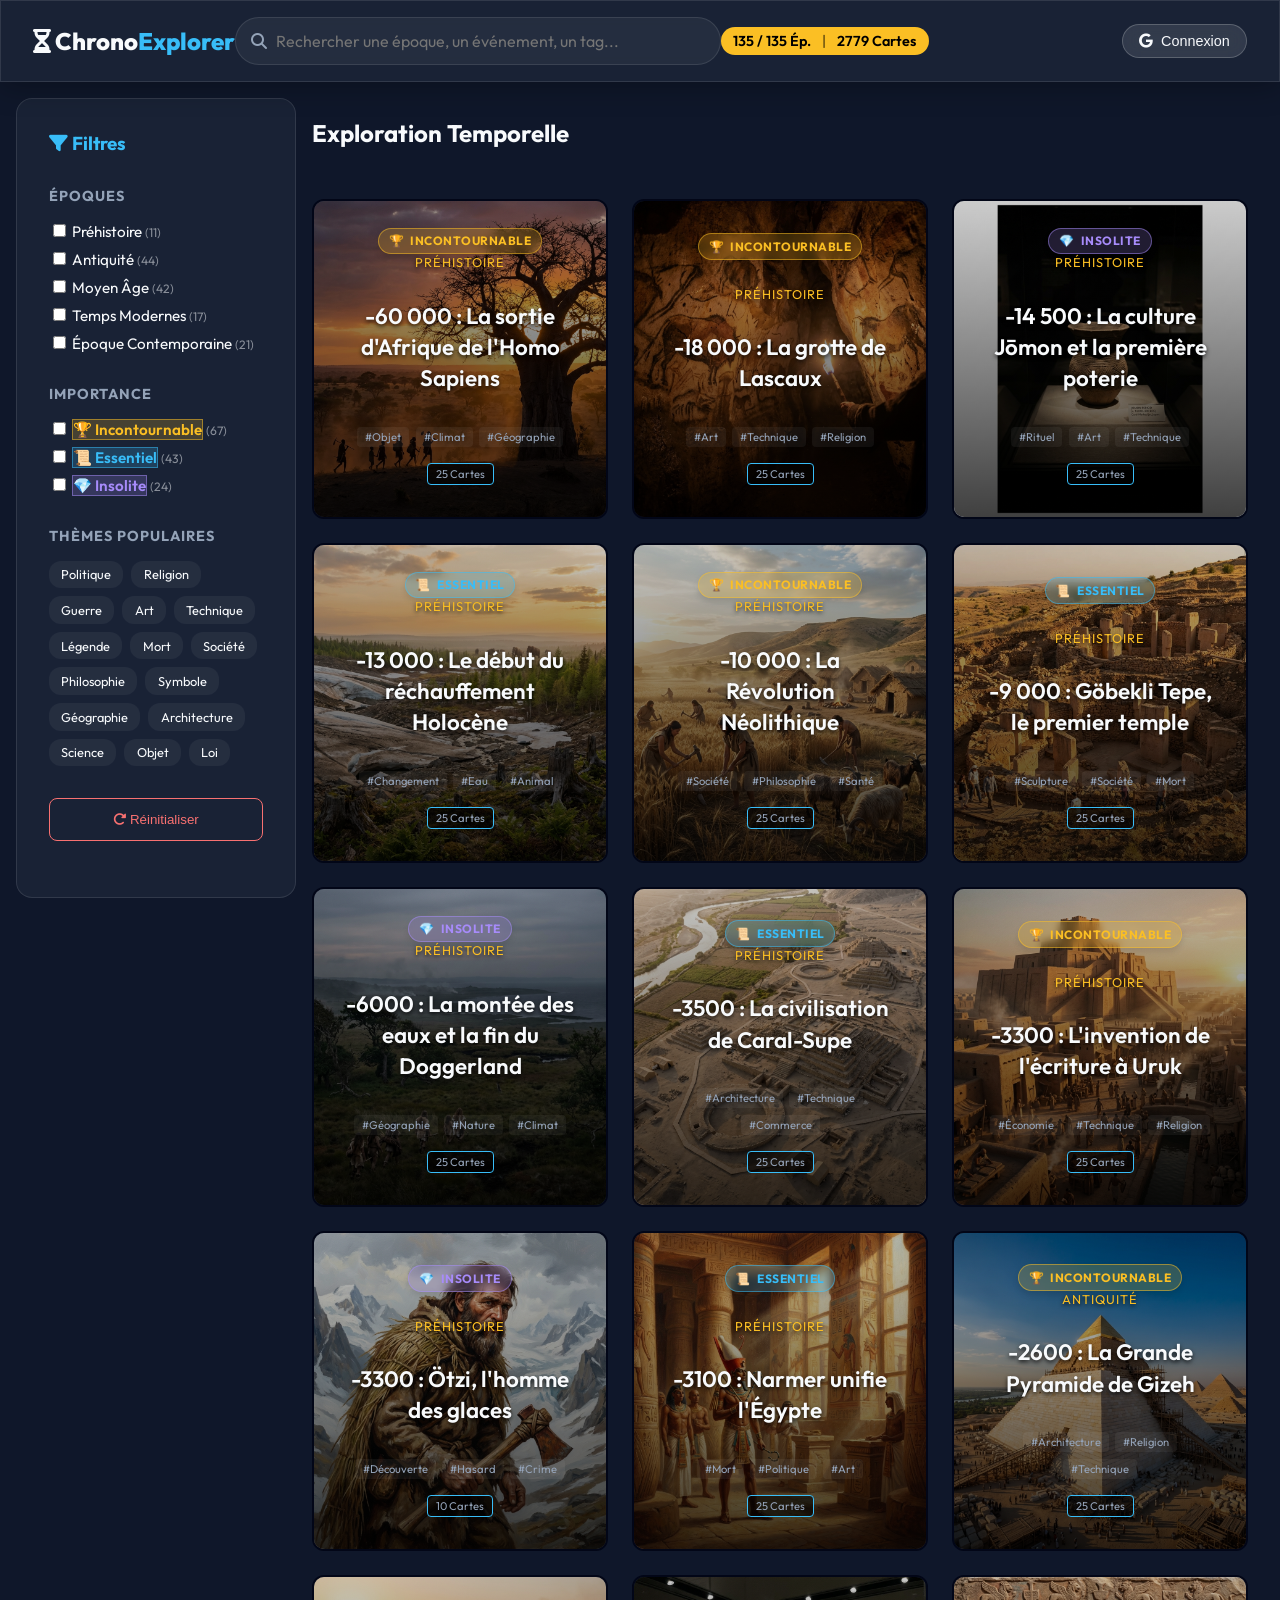
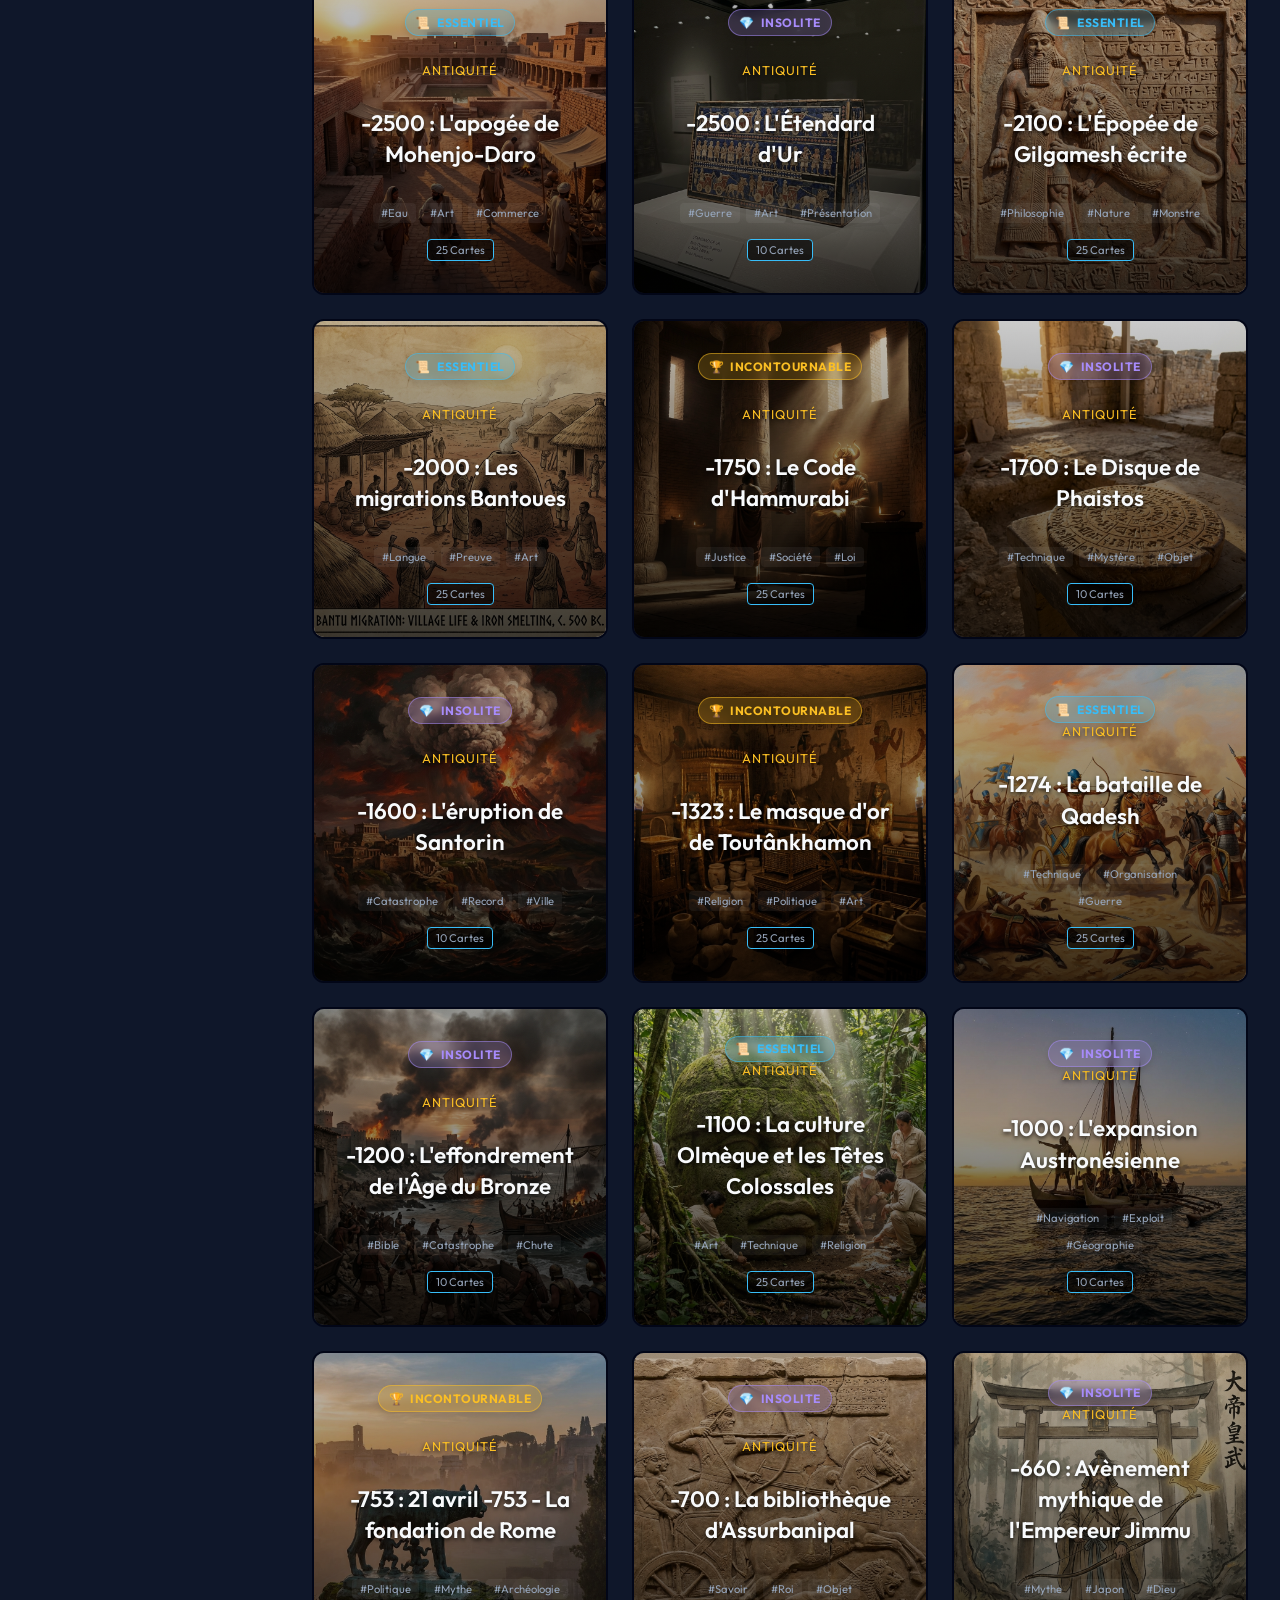
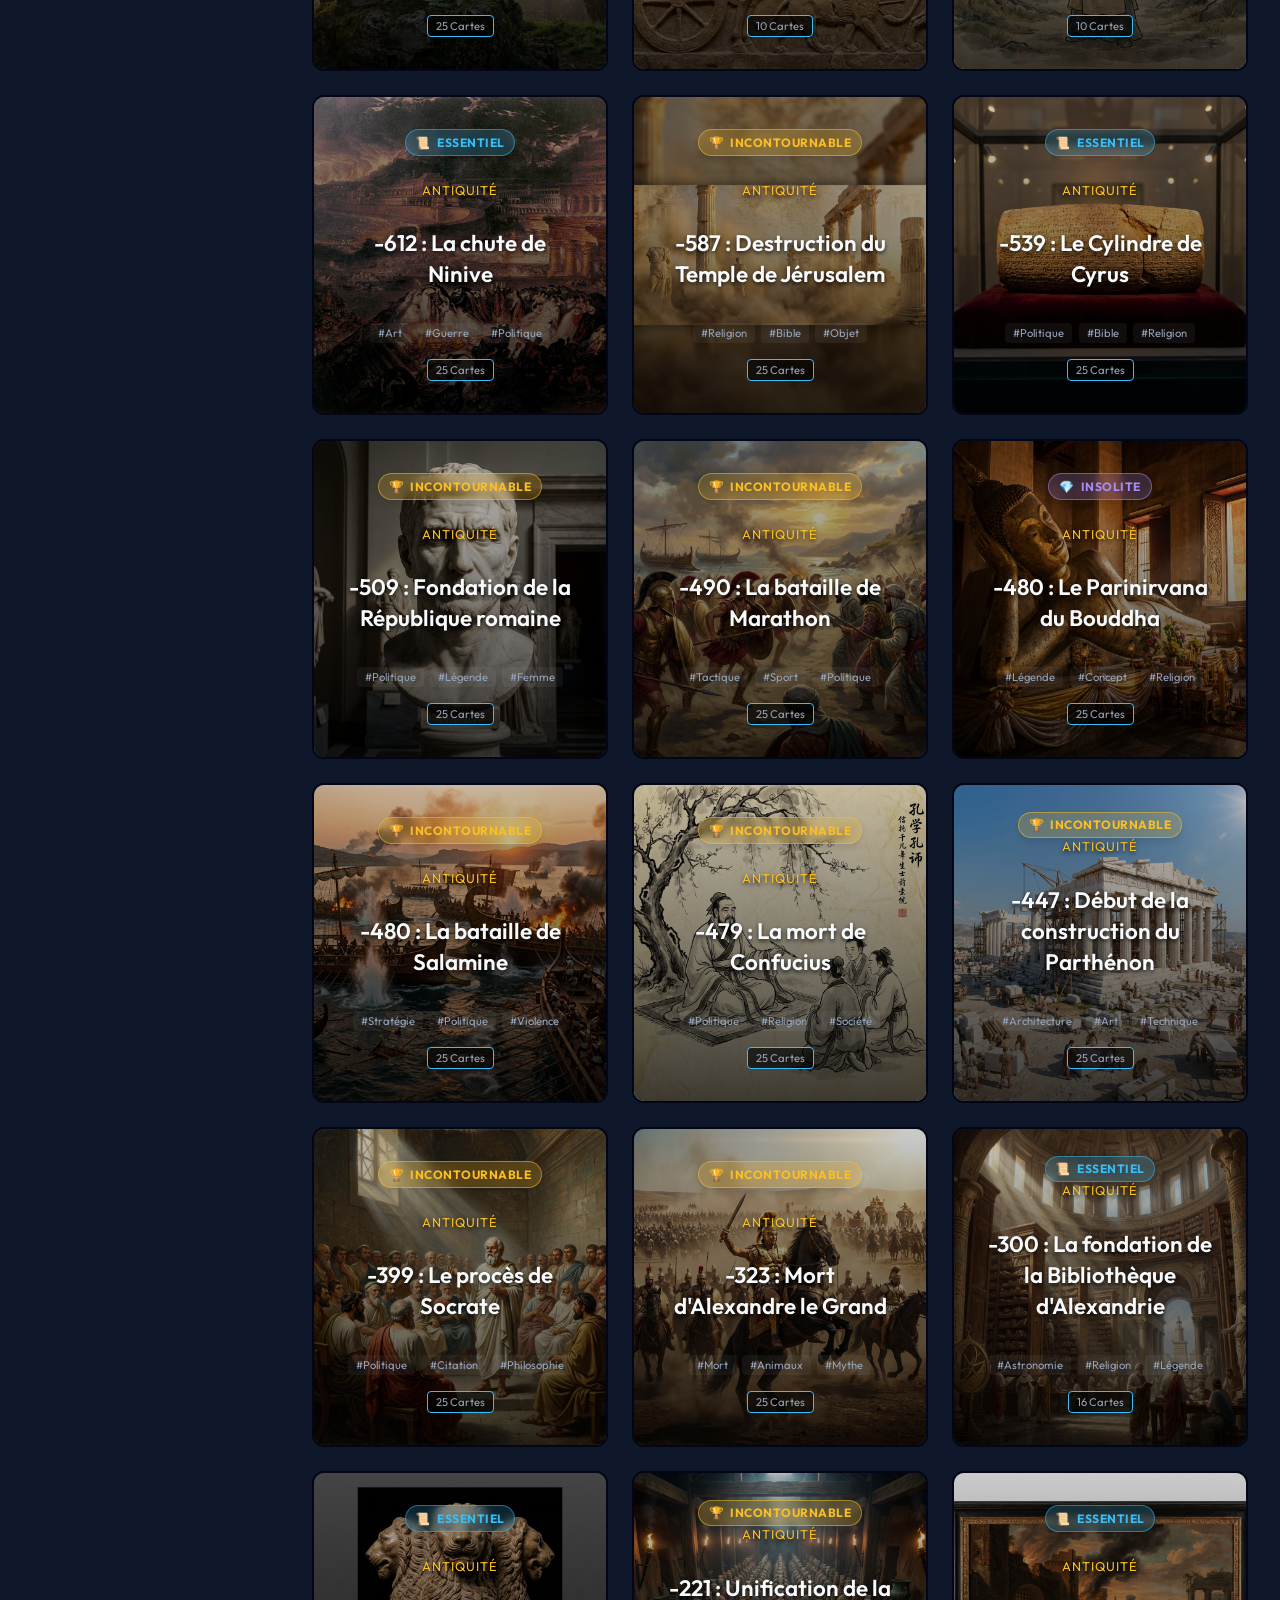
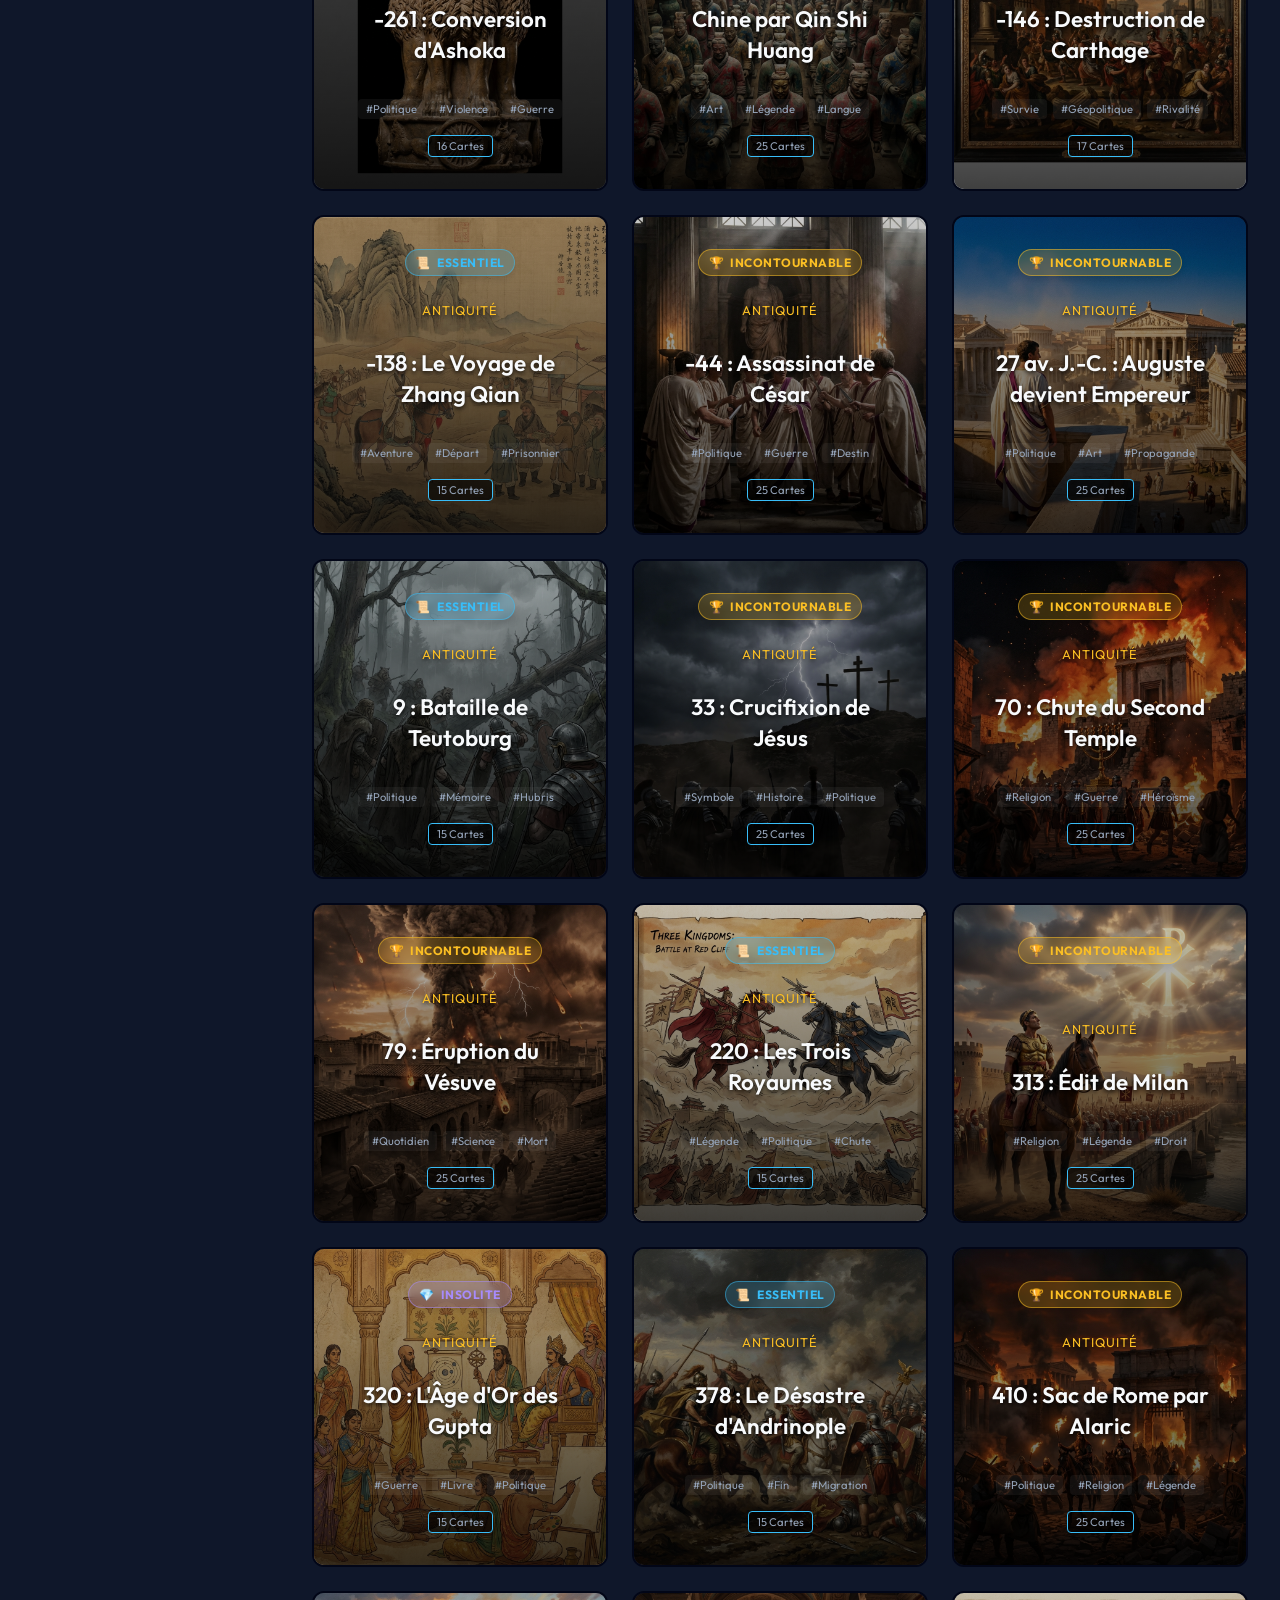
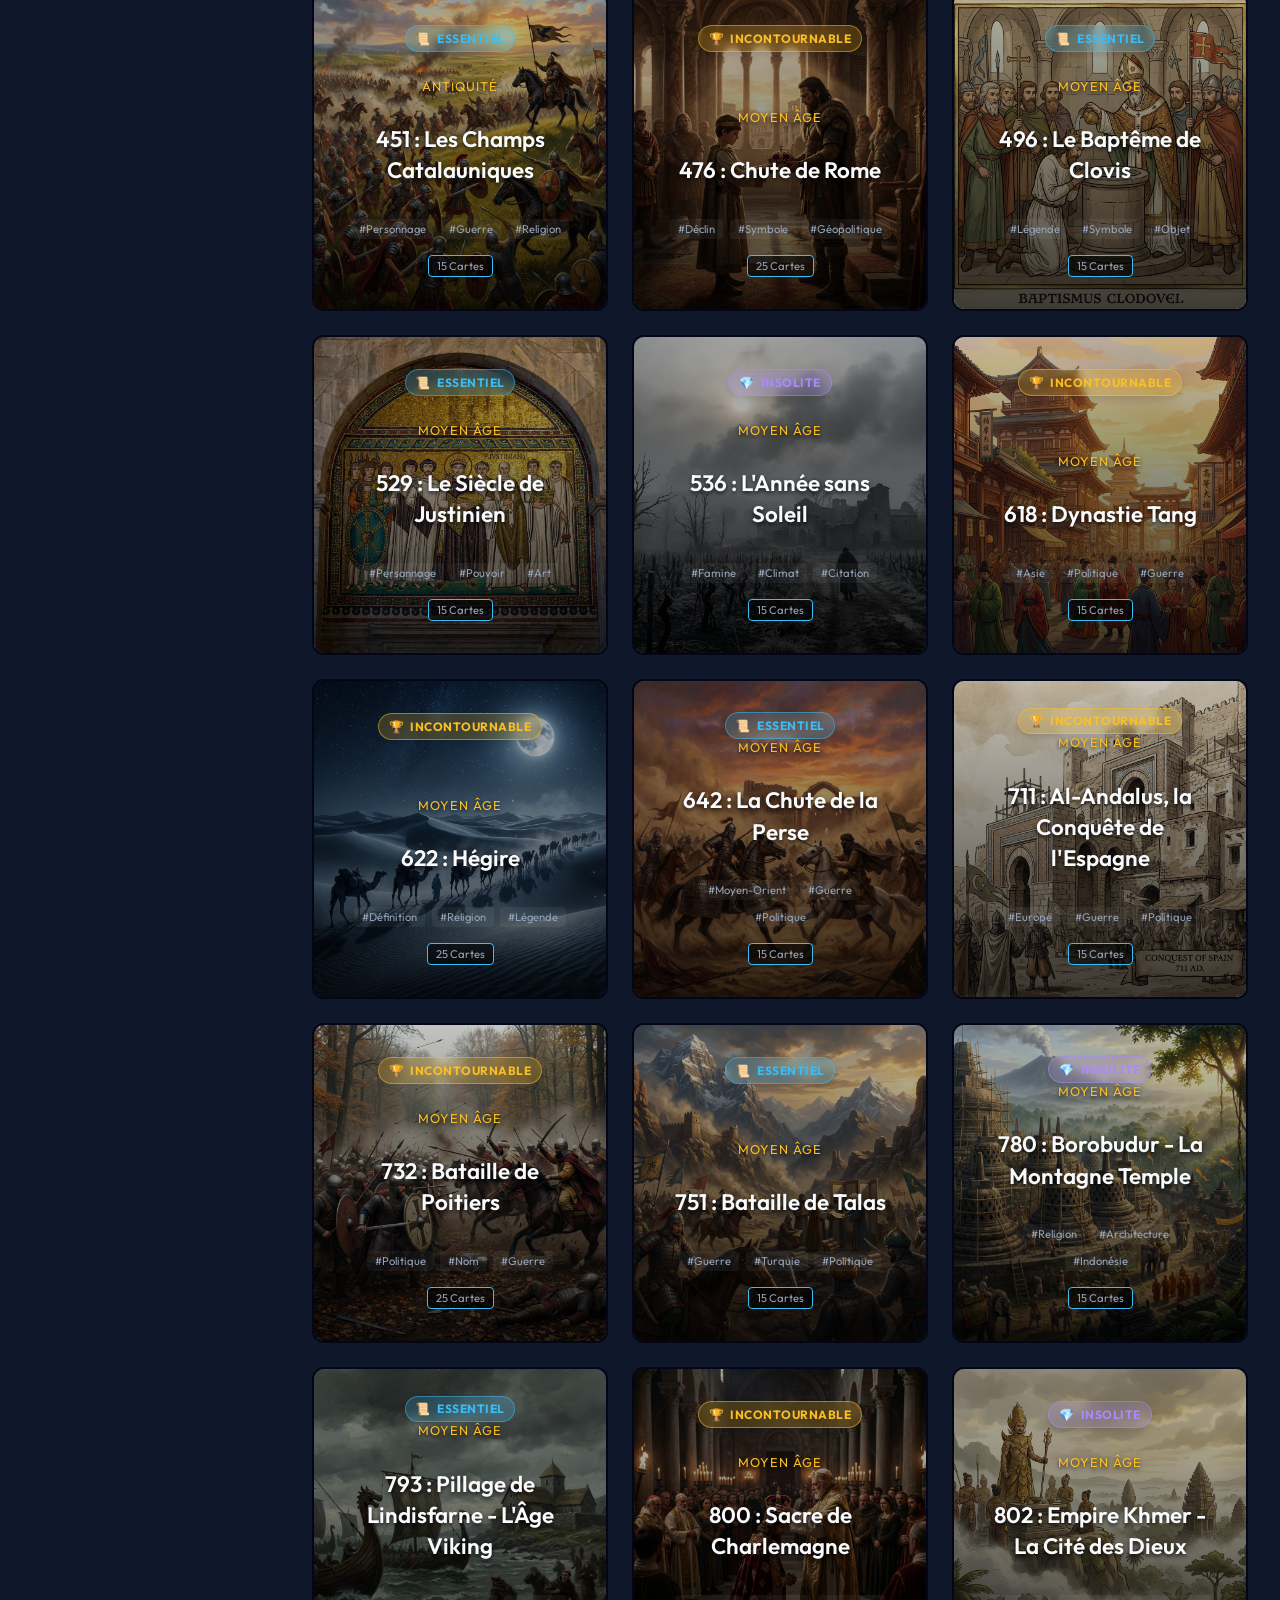
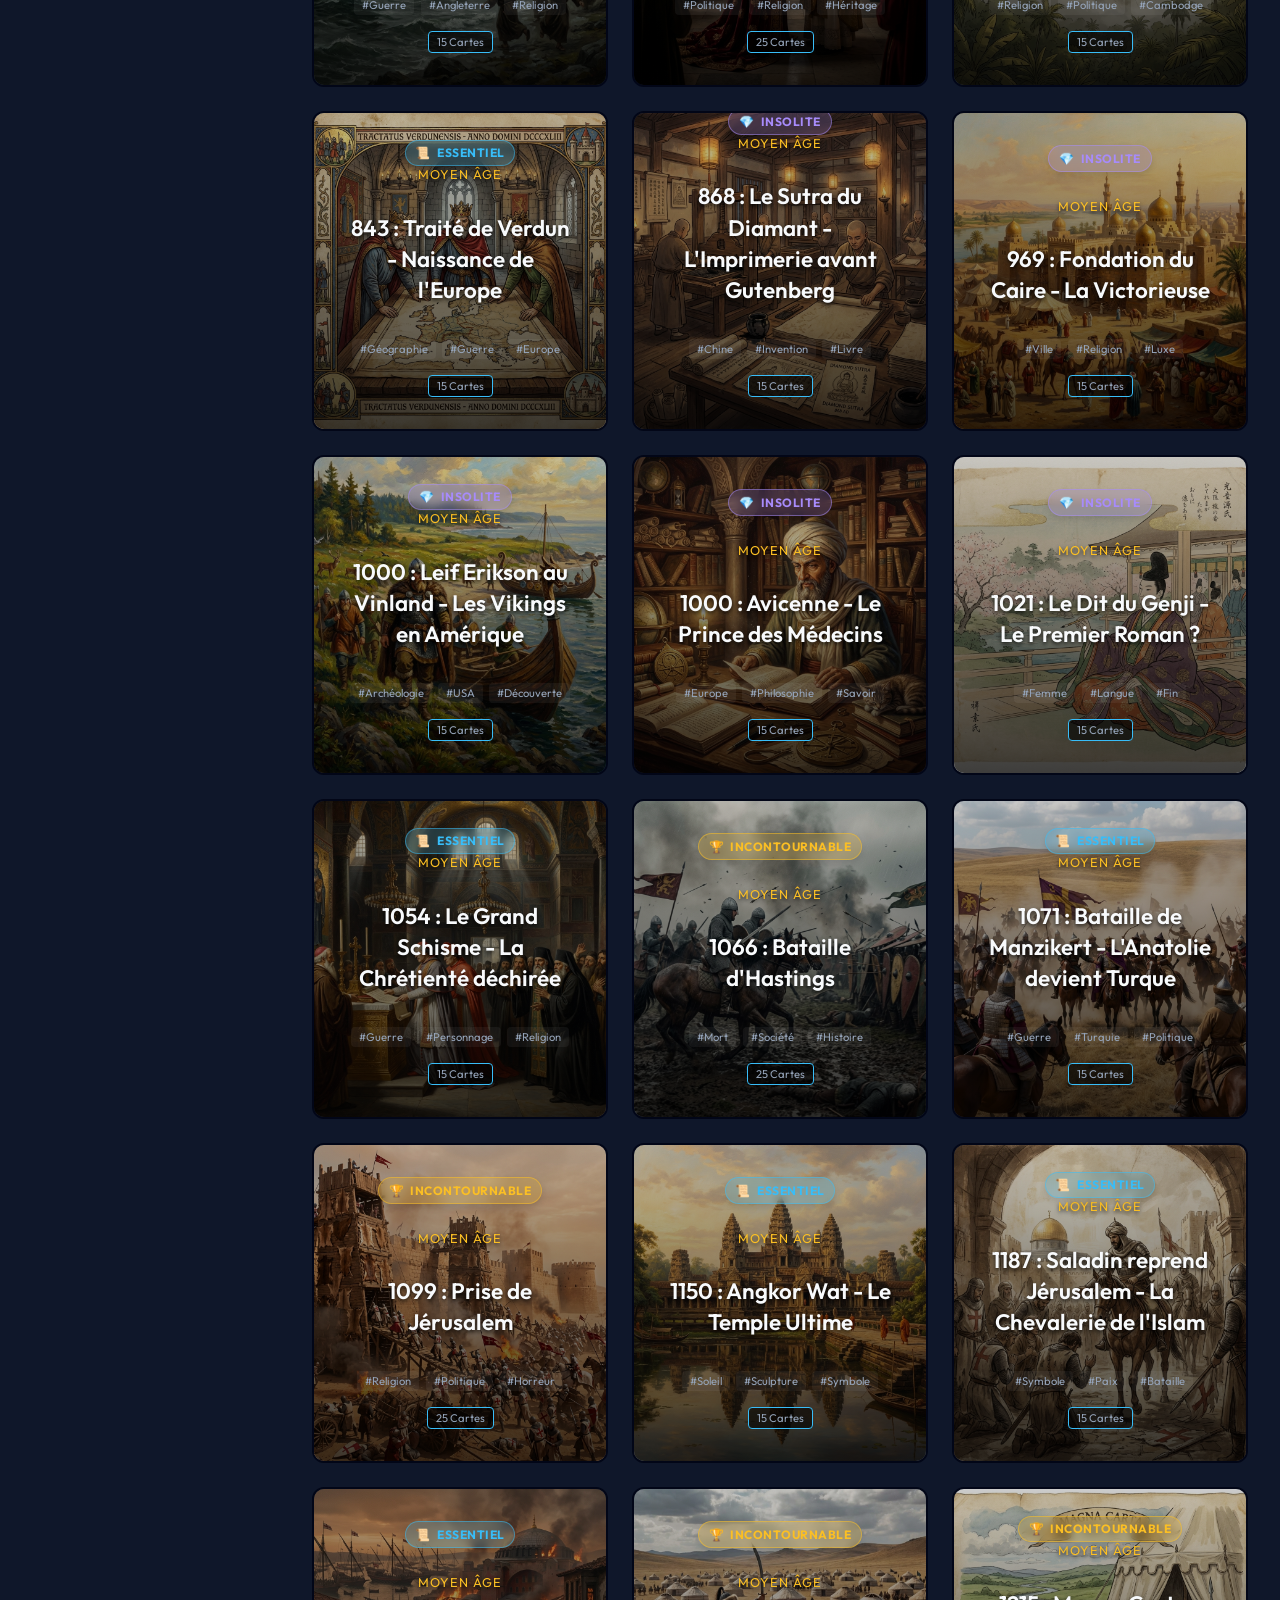
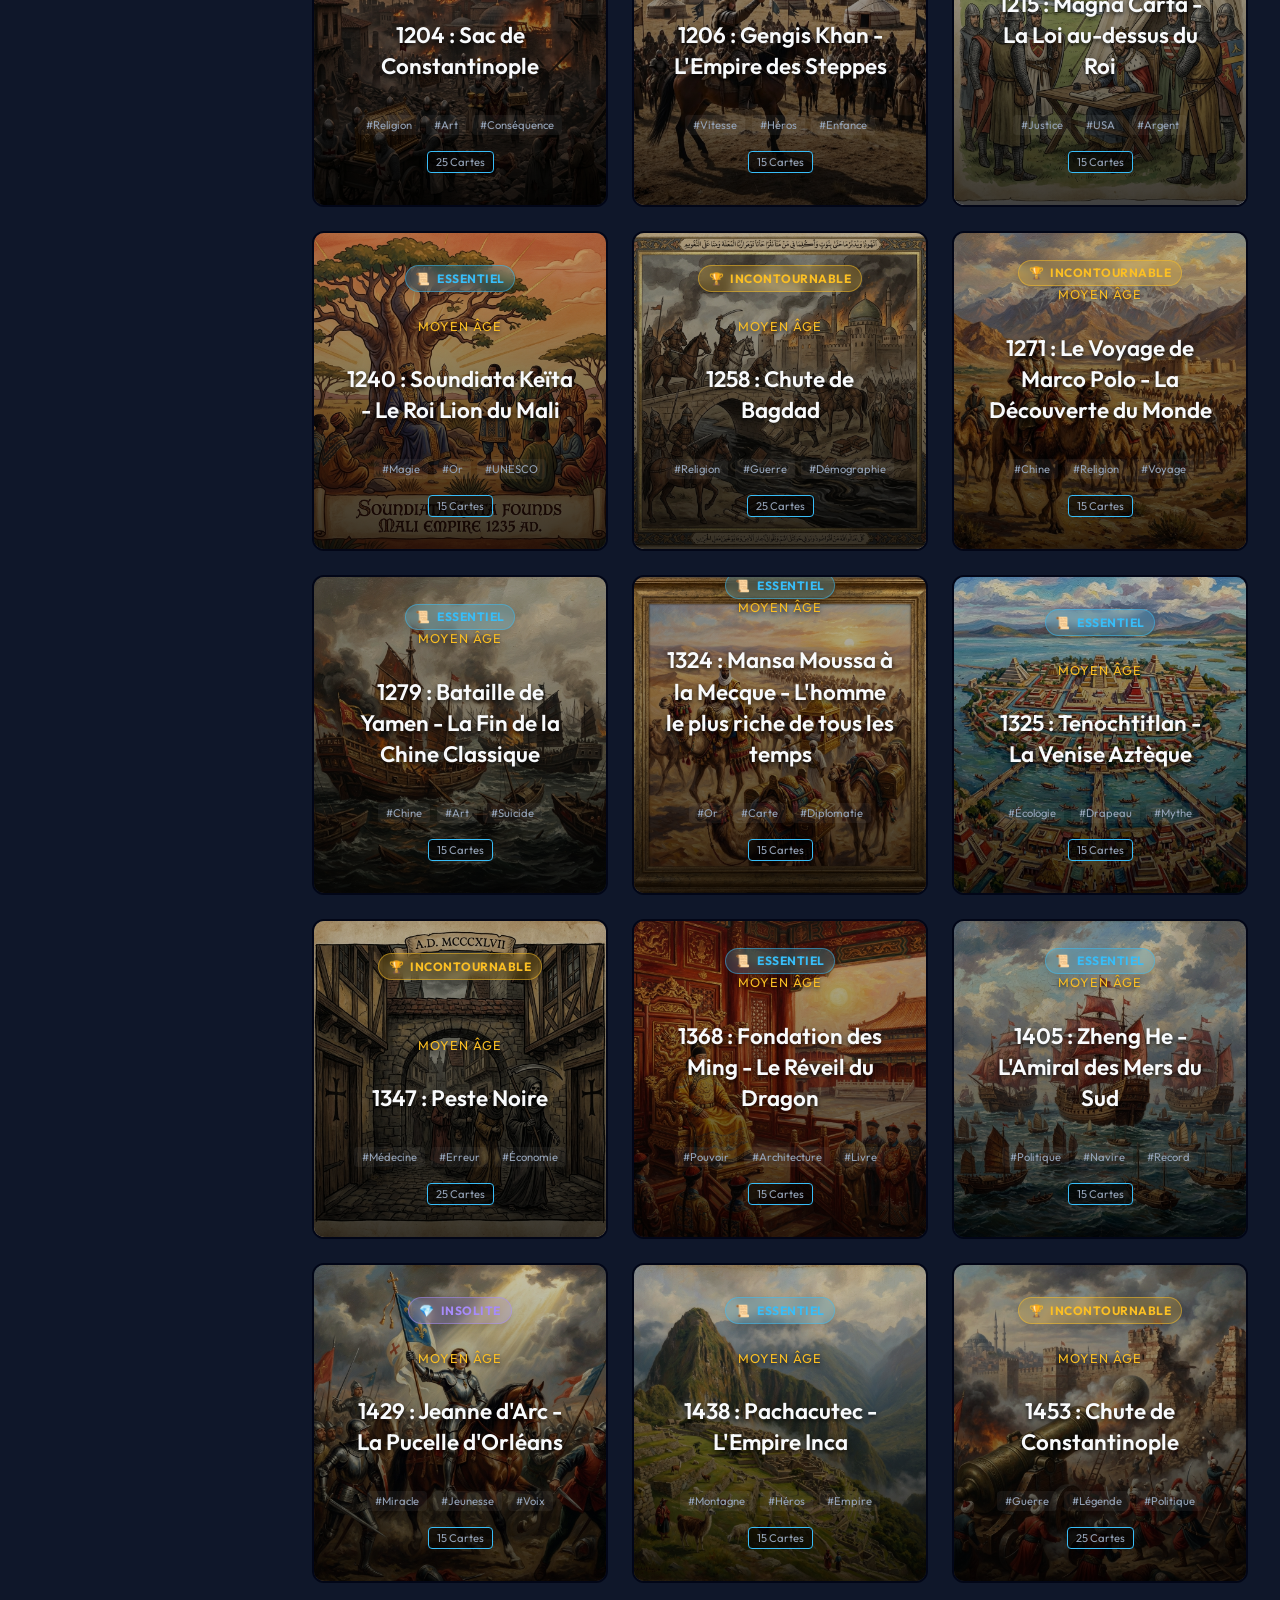
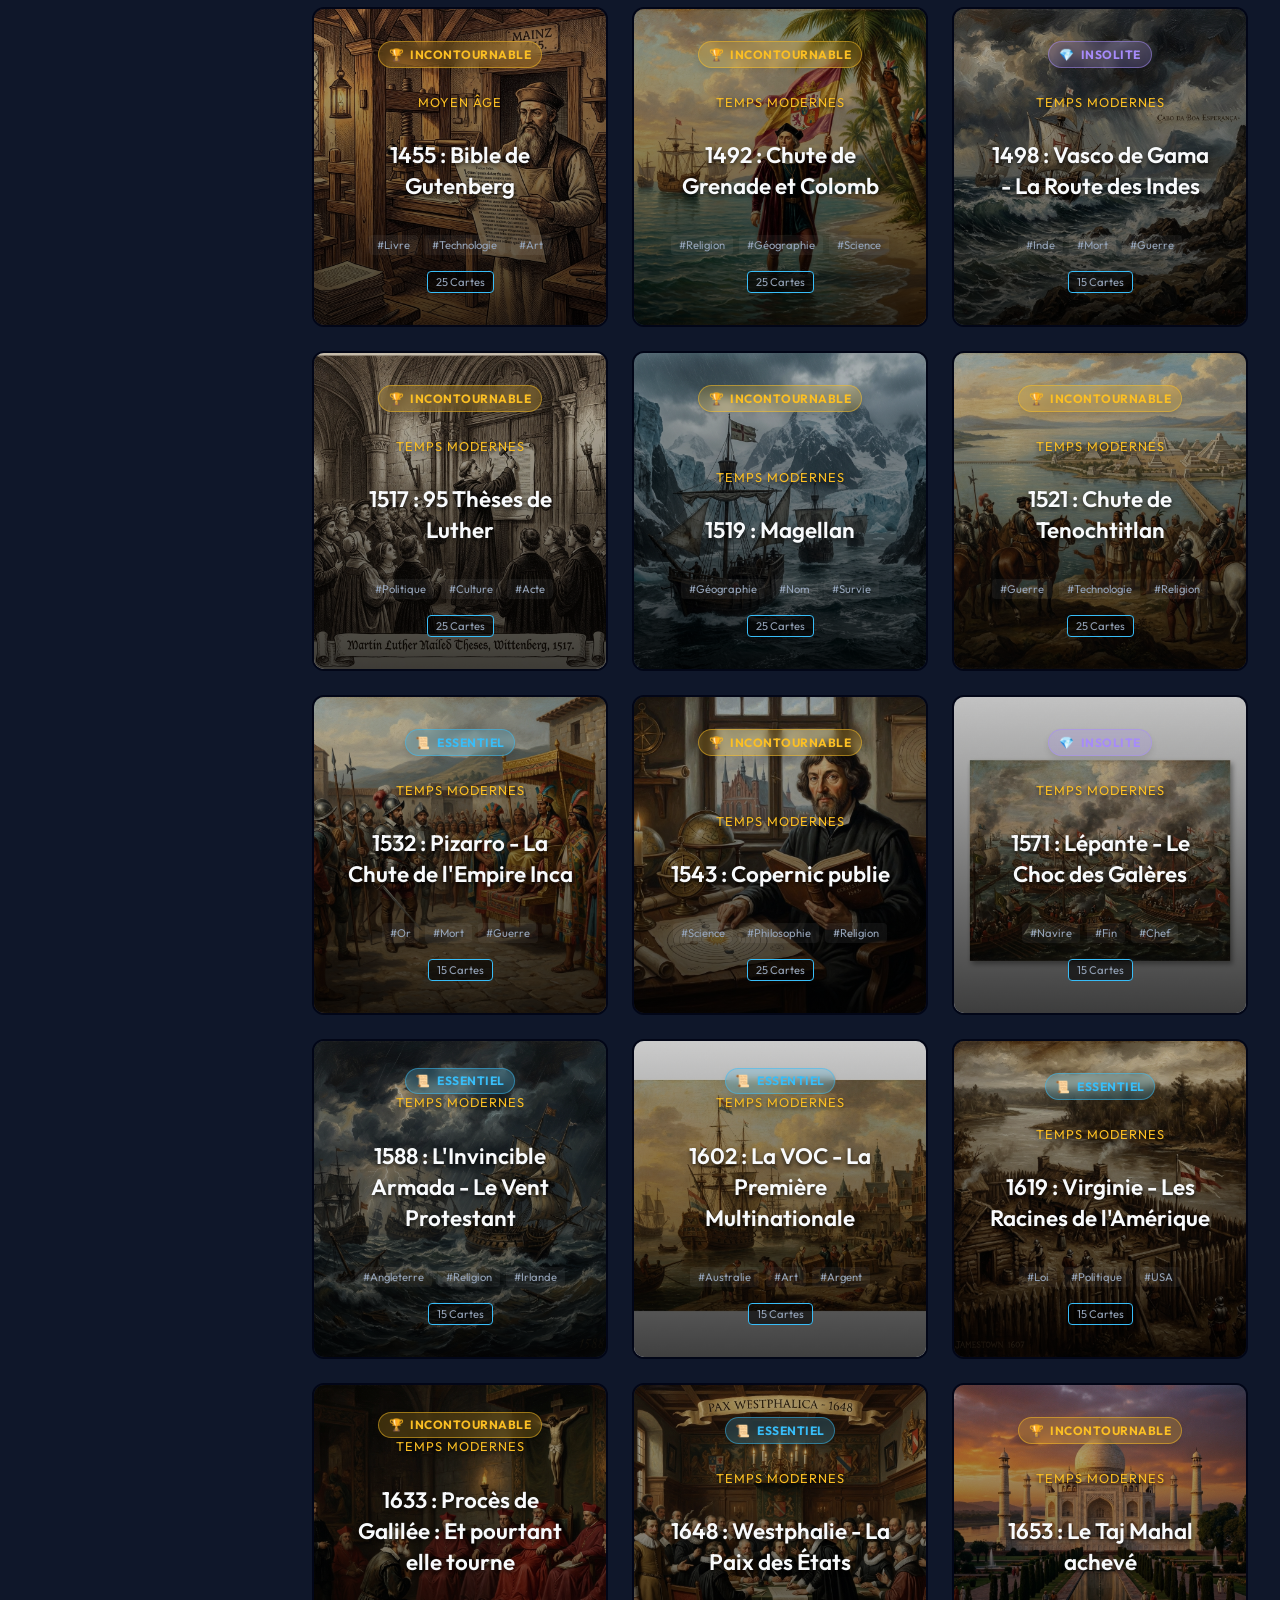
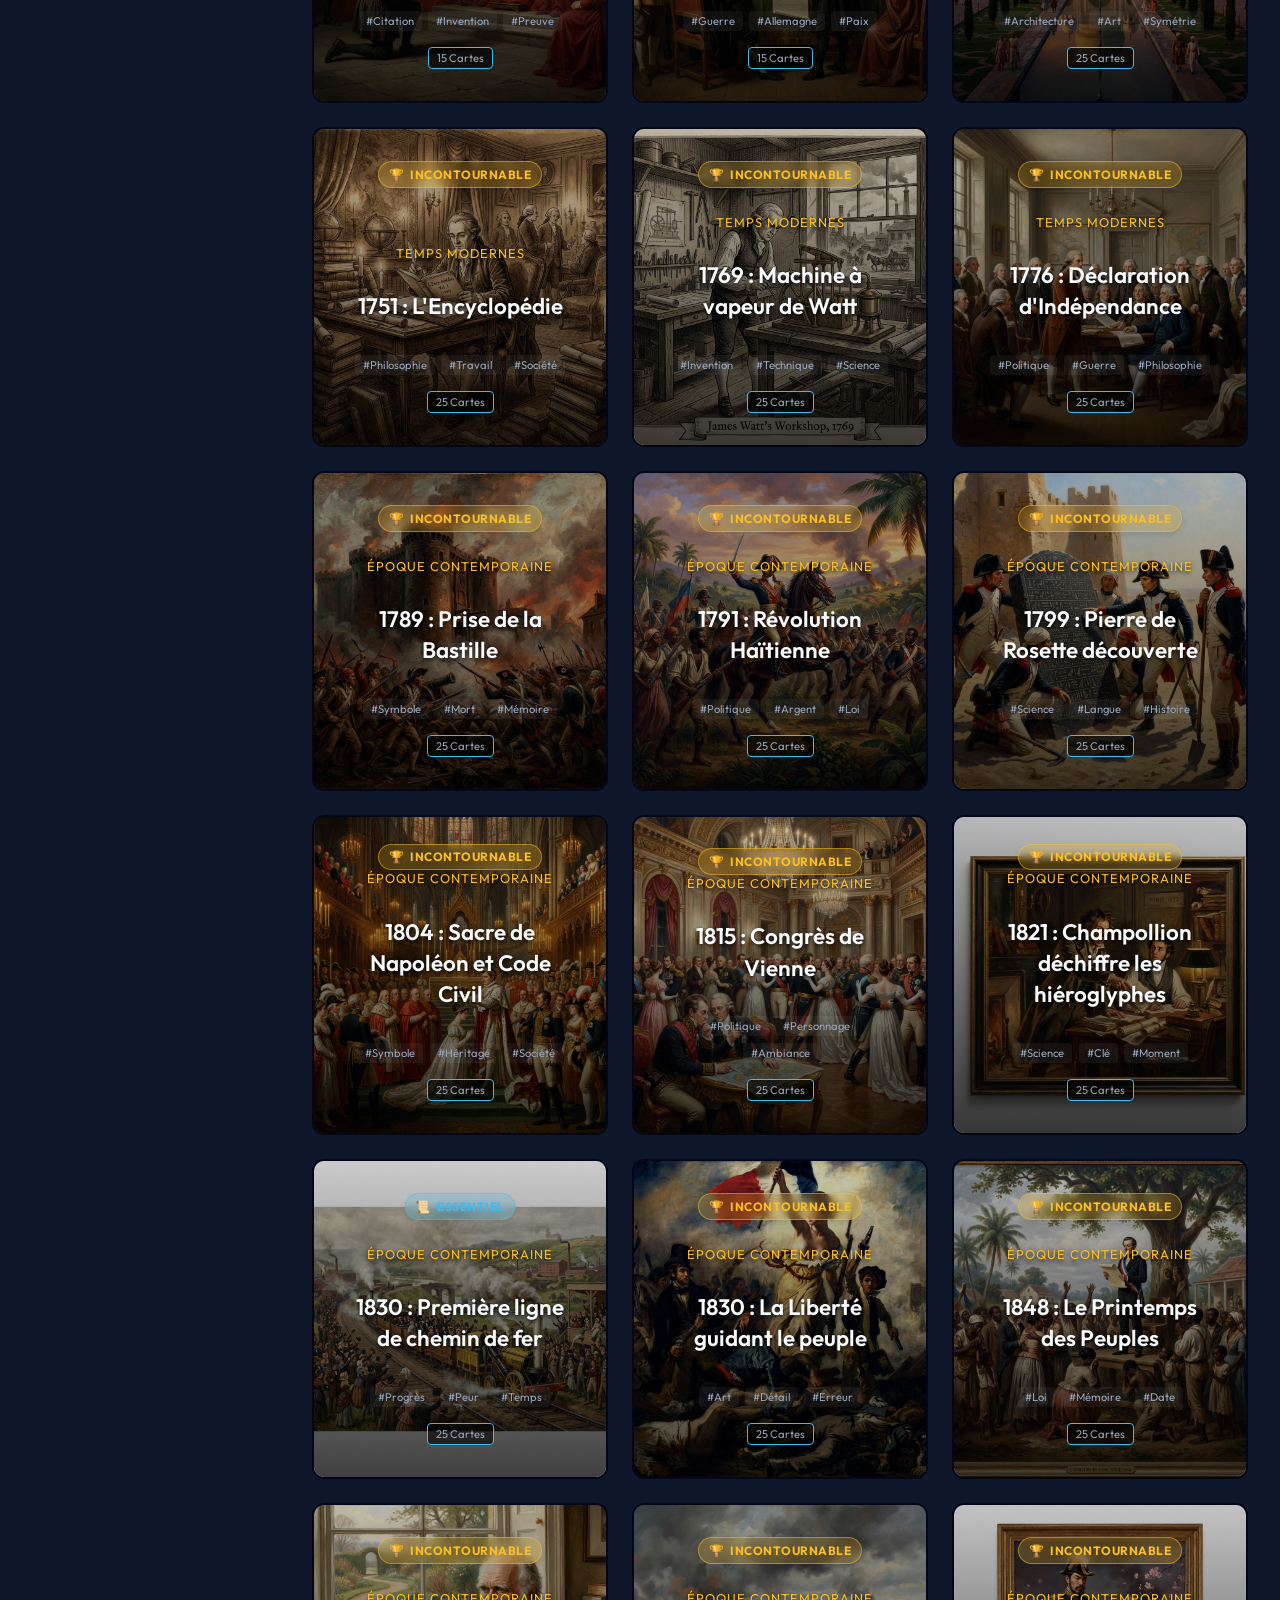
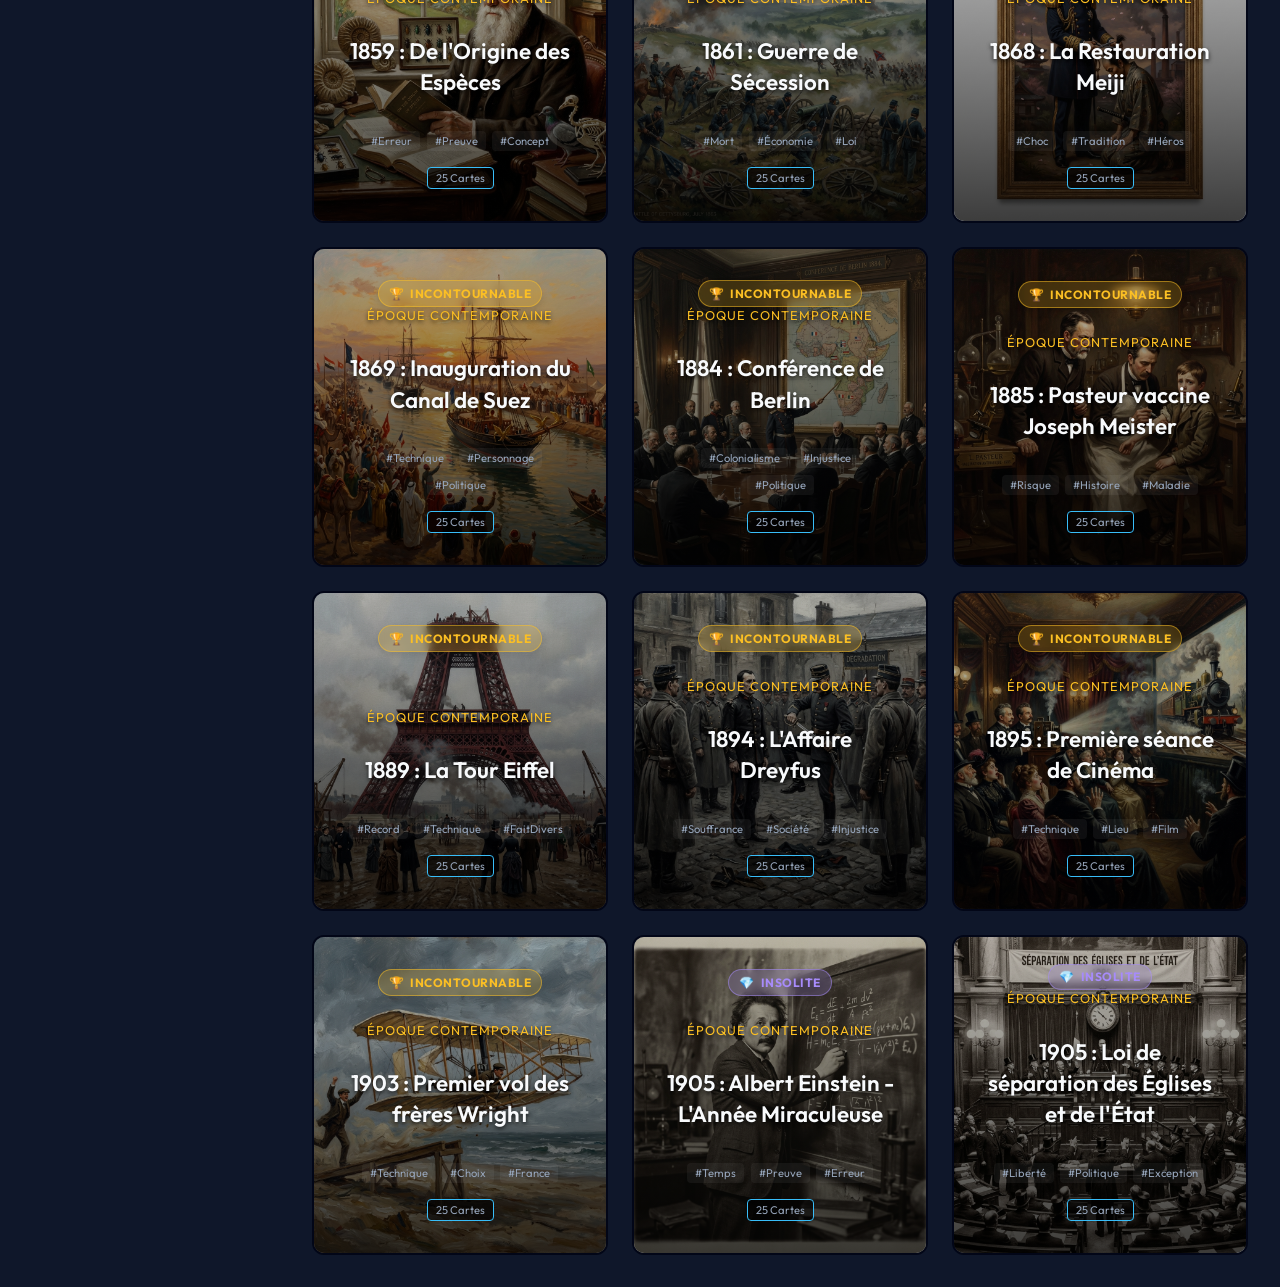
==== commit dc93324e: "feat: Add Google Authentication, User History, and Code Cleanup" ====
--- a/index.html
+++ b/index.html
@@ -28,6 +28,12 @@
         <div class="stats-badge">
             <span id="cardCount">0</span> Cartes
         </div>
+        <div id="userProfile" class="user-profile">
+            <button id="headerLoginBtn" class="btn-glass-small"
+                onclick="document.getElementById('loginModal').classList.remove('hidden')">
+                <i class="fa-brands fa-google"></i> Connexion
+            </button>
+        </div>
     </header>
 
     <div class="app-layout">
@@ -84,11 +90,46 @@
         </main>
     </div>
 
-    <!-- Detail Modal (Keep for individual card view if needed, or remove? Let's keep for search results) -->
     <div id="cardModal" class="modal hidden">
         <div class="modal-content glass-panel">
             <span class="close-modal">&times;</span>
             <div class="modal-body" id="modalBody"></div>
+        </div>
+    </div>
+
+    <!-- Login Modal -->
+    <div id="loginModal" class="modal hidden" style="z-index: 2000;">
+        <div class="modal-content glass-panel" style="max-width: 400px; text-align: center;">
+            <h2 style="margin-bottom: 1rem;">Bienvenue Explorateur !</h2>
+            <p style="margin-bottom: 2rem;">Connectez-vous pour sauvegarder votre progression et retrouver vos épisodes
+                vus.</p>
+
+            <button onclick="auth.signInWithGoogle()" class="btn-google"
+                style="margin-bottom: 1rem; width: 100%; padding: 1rem; border-radius: 12px; border: none; background: white; color: #333; font-weight: bold; cursor: pointer; display: flex; align-items: center; justify-content: center; gap: 10px;">
+                <i class="fa-brands fa-google" style="color: #4285F4;"></i> Continuer avec Google
+            </button>
+
+            <button
+                onclick="document.getElementById('loginModal').classList.add('hidden'); localStorage.setItem('auth_refused', 'true');"
+                class="btn-text" style="color: rgba(255,255,255,0.6);">
+                Non merci, je visiterai en invité
+            </button>
+        </div>
+    </div>
+
+    <!-- Pseudo Modal -->
+    <div id="pseudoModal" class="modal hidden" style="z-index: 2100;">
+        <div class="modal-content glass-panel" style="max-width: 400px; text-align: center;">
+            <h2 style="margin-bottom: 1rem; color: var(--accent-gold);">Choisissez votre nom d'explorateur</h2>
+            <p style="margin-bottom: 1.5rem; color: #ccc;">Comment voulez-vous qu'on vous appelle ?</p>
+
+            <input type="text" id="pseudoInput" placeholder="Votre pseudo..."
+                style="width: 100%; padding: 1rem; margin-bottom: 1.5rem; background: rgba(0,0,0,0.3); border: 1px solid var(--accent-blue); color: white; border-radius: 8px; font-size: 1.1rem;">
+
+            <button onclick="auth.savePseudo()" class="btn-google"
+                style="width: 100%; padding: 1rem; border-radius: 12px; background: var(--accent-gold); color: black; font-weight: bold; border: none; cursor: pointer;">
+                C'est parti !
+            </button>
         </div>
     </div>
 
@@ -216,451 +257,7 @@
     <script src="data/data_episode_87_confucius.js"></script>
     <script src="data/data_episode_88_parthenon.js"></script>
     <script src="data/data_episode_89_socrate.js"></script>
-    <!-- Gap Fillers Batch 1 -->
-    <script src="data/data_episode_1_sortie_afrique.js"></script>
-    <script src="data/data_episode_2_lascaux.js"></script>
-    <script src="data/data_episode_3_rome.js"></script>
-    <script src="data/data_episode_4_neolithique.js"></script>
-    <script src="data/data_episode_5_ecriture_uruk.js"></script>
-    <script src="data/data_episode_6_pyramides.js"></script>
-    <script src="data/data_episode_7_hammurabi.js"></script>
-    <script src="data/data_episode_8_toutankhamon.js"></script>
-    <script src="data/data_episode_9_salamine.js"></script>
-    <script src="data/data_episode_11_alexandre.js"></script>
-    <script src="data/data_episode_12_chine_qin.js"></script>
-    <script src="data/data_episode_13_cesar.js"></script>
-    <script src="data/data_episode_14_auguste.js"></script>
-    <script src="data/data_episode_15_jesus.js"></script>
-    <script src="data/data_episode_16_temple_70.js"></script>
-    <script src="data/data_episode_17_pompei.js"></script>
-    <script src="data/data_episode_18_constantin.js"></script>
-    <script src="data/data_episode_19_alaric.js"></script>
-    <script src="data/data_episode_20_chute_rome.js"></script>
-    <script src="data/data_episode_21_hegire.js"></script>
-    <script src="data/data_episode_22_poitiers_732.js"></script>
-    <script src="data/data_episode_23_charlemagne.js"></script>
-    <script src="data/data_episode_24_hastings_1066.js"></script>
-    <script src="data/data_episode_25_croisades_1099.js"></script>
-    <script src="data/data_episode_26_constantinople_1204.js"></script>
-    <script src="data/data_episode_27_bagdad_1258.js"></script>
-    <script src="data/data_episode_28_peste_noire.js"></script>
-    <script src="data/data_episode_29_chute_const_1453.js"></script>
-    <script src="data/data_episode_30_gutenberg_1455.js"></script>
-    <script src="data/data_episode_31_colomb_1492.js"></script>
-    <script src="data/data_episode_32_luther_1517.js"></script>
-    <script src="data/data_episode_33_magellan_1519.js"></script>
-    <script src="data/data_episode_34_cortes_1521.js"></script>
-    <script src="data/data_episode_35_copernic.js"></script>
-    <script src="data/data_episode_36_galilee.js"></script>
-    <script src="data/data_episode_37_taj_mahal.js"></script>
-    <script src="data/data_episode_38_encyclopedie.js"></script>
-    <script src="data/data_episode_39_watt_1769.js"></script>
-    <script src="data/data_episode_40_independence_1776.js"></script>
-    <script src="data/data_episode_41_bastille_1789.js"></script>
-    <script src="data/data_episode_42_haiti_1791.js"></script>
-    <script src="data/data_episode_43_rosette_1799.js"></script>
-    <script src="data/data_episode_44_napoleon_1804.js"></script>
-    <script src="data/data_episode_45_vienne_1815.js"></script>
-    <script src="data/data_episode_46_champollion_1821.js"></script>
-    <script src="data/data_episode_47_train_1830.js"></script>
-    <script src="data/data_episode_48_delacroix_1830.js"></script>
-    <script src="data/data_episode_49_abolition_1848.js"></script>
-    <script src="data/data_episode_50_darwin_1859.js"></script>
-    <script src="data/data_episode_51_secession_1861.js"></script>
-    <script src="data/data_episode_52_meiji_1868.js"></script>
-    <script src="data/data_episode_53_suez_1869.js"></script>
-    <script src="data/data_episode_54_berlin_1884.js"></script>
-    <script src="data/data_episode_55_pasteur_1885.js"></script>
-    <script src="data/data_episode_56_eiffel_1889.js"></script>
-    <script src="data/data_episode_57_dreyfus_1894.js"></script>
-    <script src="data/data_episode_58_cinema_1895.js"></script>
-    <script src="data/data_episode_59_wright_1903.js"></script>
-    <script src="data/data_episode_60_einstein_1905.js"></script>
-    <script src="data/data_episode_61_laicite_1905.js"></script>
-    <script src="data/data_episode_62_jomon.js"></script>
-    <script src="data/data_episode_63_holocene.js"></script>
-    <script src="data/data_episode_64_gobekli.js"></script>
-    <script src="data/data_episode_65_doggerland.js"></script>
-    <script src="data/data_episode_66_caral_supe.js"></script>
-    <script src="data/data_episode_67_otzi.js"></script>
-    <script src="data/data_episode_68_narmer.js"></script>
-    <script src="data/data_episode_69_mohenjo_daro.js"></script>
-    <script src="data/data_episode_70_etendard_ur.js"></script>
-    <script src="data/data_episode_71_gilgamesh.js"></script>
-    <script src="data/data_episode_72_bantous.js"></script>
-    <script src="data/data_episode_73_phaistos.js"></script>
-    <script src="data/data_episode_74_santorin.js"></script>
-    <script src="data/data_episode_75_qadesh.js"></script>
-    <script src="data/data_episode_76_effondrement_bronze.js"></script>
-    <script src="data/data_episode_77_olmeques.js"></script>
-    <script src="data/data_episode_78_austronesie.js"></script>
-    <script src="data/data_episode_79_assurbanipal.js"></script>
-    <script src="data/data_episode_80_jimmu.js"></script>
-    <script src="data/data_episode_81_ninive.js"></script>
-    <script src="data/data_episode_82_temple_salomon.js"></script>
-    <script src="data/data_episode_83_cyrus.js"></script>
-    <script src="data/data_episode_84_republique_rome.js"></script>
-    <script src="data/data_episode_85_marathon.js"></script>
-    <script src="data/data_episode_86_buddha.js"></script>
-    <script src="data/data_episode_87_confucius.js"></script>
-    <script src="data/data_episode_88_parthenon.js"></script>
-    <script src="data/data_episode_89_socrate.js"></script>
-    <!-- Gap Fillers Batch 2 -->
-    <script src="data/data_episode_1_sortie_afrique.js"></script>
-    <script src="data/data_episode_2_lascaux.js"></script>
-    <script src="data/data_episode_3_rome.js"></script>
-    <script src="data/data_episode_4_neolithique.js"></script>
-    <script src="data/data_episode_5_ecriture_uruk.js"></script>
-    <script src="data/data_episode_6_pyramides.js"></script>
-    <script src="data/data_episode_7_hammurabi.js"></script>
-    <script src="data/data_episode_8_toutankhamon.js"></script>
-    <script src="data/data_episode_9_salamine.js"></script>
-    <script src="data/data_episode_11_alexandre.js"></script>
-    <script src="data/data_episode_12_chine_qin.js"></script>
-    <script src="data/data_episode_13_cesar.js"></script>
-    <script src="data/data_episode_14_auguste.js"></script>
-    <script src="data/data_episode_15_jesus.js"></script>
-    <script src="data/data_episode_16_temple_70.js"></script>
-    <script src="data/data_episode_17_pompei.js"></script>
-    <script src="data/data_episode_18_constantin.js"></script>
-    <script src="data/data_episode_19_alaric.js"></script>
-    <script src="data/data_episode_20_chute_rome.js"></script>
-    <script src="data/data_episode_21_hegire.js"></script>
-    <script src="data/data_episode_22_poitiers_732.js"></script>
-    <script src="data/data_episode_23_charlemagne.js"></script>
-    <script src="data/data_episode_24_hastings_1066.js"></script>
-    <script src="data/data_episode_25_croisades_1099.js"></script>
-    <script src="data/data_episode_26_constantinople_1204.js"></script>
-    <script src="data/data_episode_27_bagdad_1258.js"></script>
-    <script src="data/data_episode_28_peste_noire.js"></script>
-    <script src="data/data_episode_29_chute_const_1453.js"></script>
-    <script src="data/data_episode_30_gutenberg_1455.js"></script>
-    <script src="data/data_episode_31_colomb_1492.js"></script>
-    <script src="data/data_episode_32_luther_1517.js"></script>
-    <script src="data/data_episode_33_magellan_1519.js"></script>
-    <script src="data/data_episode_34_cortes_1521.js"></script>
-    <script src="data/data_episode_35_copernic.js"></script>
-    <script src="data/data_episode_36_galilee.js"></script>
-    <script src="data/data_episode_37_taj_mahal.js"></script>
-    <script src="data/data_episode_38_encyclopedie.js"></script>
-    <script src="data/data_episode_39_watt_1769.js"></script>
-    <script src="data/data_episode_40_independence_1776.js"></script>
-    <script src="data/data_episode_41_bastille_1789.js"></script>
-    <script src="data/data_episode_42_haiti_1791.js"></script>
-    <script src="data/data_episode_43_rosette_1799.js"></script>
-    <script src="data/data_episode_44_napoleon_1804.js"></script>
-    <script src="data/data_episode_45_vienne_1815.js"></script>
-    <script src="data/data_episode_46_champollion_1821.js"></script>
-    <script src="data/data_episode_47_train_1830.js"></script>
-    <script src="data/data_episode_48_delacroix_1830.js"></script>
-    <script src="data/data_episode_49_abolition_1848.js"></script>
-    <script src="data/data_episode_50_darwin_1859.js"></script>
-    <script src="data/data_episode_51_secession_1861.js"></script>
-    <script src="data/data_episode_52_meiji_1868.js"></script>
-    <script src="data/data_episode_53_suez_1869.js"></script>
-    <script src="data/data_episode_54_berlin_1884.js"></script>
-    <script src="data/data_episode_55_pasteur_1885.js"></script>
-    <script src="data/data_episode_56_eiffel_1889.js"></script>
-    <script src="data/data_episode_57_dreyfus_1894.js"></script>
-    <script src="data/data_episode_58_cinema_1895.js"></script>
-    <script src="data/data_episode_59_wright_1903.js"></script>
-    <script src="data/data_episode_60_einstein_1905.js"></script>
-    <script src="data/data_episode_61_laicite_1905.js"></script>
-    <script src="data/data_episode_62_jomon.js"></script>
-    <script src="data/data_episode_63_holocene.js"></script>
-    <script src="data/data_episode_64_gobekli.js"></script>
-    <script src="data/data_episode_65_doggerland.js"></script>
-    <script src="data/data_episode_66_caral_supe.js"></script>
-    <script src="data/data_episode_67_otzi.js"></script>
-    <script src="data/data_episode_68_narmer.js"></script>
-    <script src="data/data_episode_69_mohenjo_daro.js"></script>
-    <script src="data/data_episode_70_etendard_ur.js"></script>
-    <script src="data/data_episode_71_gilgamesh.js"></script>
-    <script src="data/data_episode_72_bantous.js"></script>
-    <script src="data/data_episode_73_phaistos.js"></script>
-    <script src="data/data_episode_74_santorin.js"></script>
-    <script src="data/data_episode_75_qadesh.js"></script>
-    <script src="data/data_episode_76_effondrement_bronze.js"></script>
-    <script src="data/data_episode_77_olmeques.js"></script>
-    <script src="data/data_episode_78_austronesie.js"></script>
-    <script src="data/data_episode_79_assurbanipal.js"></script>
-    <script src="data/data_episode_80_jimmu.js"></script>
-    <script src="data/data_episode_81_ninive.js"></script>
-    <script src="data/data_episode_82_temple_salomon.js"></script>
-    <script src="data/data_episode_83_cyrus.js"></script>
-    <script src="data/data_episode_84_republique_rome.js"></script>
-    <script src="data/data_episode_85_marathon.js"></script>
-    <script src="data/data_episode_86_buddha.js"></script>
-    <script src="data/data_episode_87_confucius.js"></script>
-    <script src="data/data_episode_88_parthenon.js"></script>
-    <script src="data/data_episode_89_socrate.js"></script>
-    <!-- Gap Fillers Batch 3 -->
-    <script src="data/data_episode_1_sortie_afrique.js"></script>
-    <script src="data/data_episode_2_lascaux.js"></script>
-    <script src="data/data_episode_3_rome.js"></script>
-    <script src="data/data_episode_4_neolithique.js"></script>
-    <script src="data/data_episode_5_ecriture_uruk.js"></script>
-    <script src="data/data_episode_6_pyramides.js"></script>
-    <script src="data/data_episode_7_hammurabi.js"></script>
-    <script src="data/data_episode_8_toutankhamon.js"></script>
-    <script src="data/data_episode_9_salamine.js"></script>
-    <script src="data/data_episode_11_alexandre.js"></script>
-    <script src="data/data_episode_12_chine_qin.js"></script>
-    <script src="data/data_episode_13_cesar.js"></script>
-    <script src="data/data_episode_14_auguste.js"></script>
-    <script src="data/data_episode_15_jesus.js"></script>
-    <script src="data/data_episode_16_temple_70.js"></script>
-    <script src="data/data_episode_17_pompei.js"></script>
-    <script src="data/data_episode_18_constantin.js"></script>
-    <script src="data/data_episode_19_alaric.js"></script>
-    <script src="data/data_episode_20_chute_rome.js"></script>
-    <script src="data/data_episode_21_hegire.js"></script>
-    <script src="data/data_episode_22_poitiers_732.js"></script>
-    <script src="data/data_episode_23_charlemagne.js"></script>
-    <script src="data/data_episode_24_hastings_1066.js"></script>
-    <script src="data/data_episode_25_croisades_1099.js"></script>
-    <script src="data/data_episode_26_constantinople_1204.js"></script>
-    <script src="data/data_episode_27_bagdad_1258.js"></script>
-    <script src="data/data_episode_28_peste_noire.js"></script>
-    <script src="data/data_episode_29_chute_const_1453.js"></script>
-    <script src="data/data_episode_30_gutenberg_1455.js"></script>
-    <script src="data/data_episode_31_colomb_1492.js"></script>
-    <script src="data/data_episode_32_luther_1517.js"></script>
-    <script src="data/data_episode_33_magellan_1519.js"></script>
-    <script src="data/data_episode_34_cortes_1521.js"></script>
-    <script src="data/data_episode_35_copernic.js"></script>
-    <script src="data/data_episode_36_galilee.js"></script>
-    <script src="data/data_episode_37_taj_mahal.js"></script>
-    <script src="data/data_episode_38_encyclopedie.js"></script>
-    <script src="data/data_episode_39_watt_1769.js"></script>
-    <script src="data/data_episode_40_independence_1776.js"></script>
-    <script src="data/data_episode_41_bastille_1789.js"></script>
-    <script src="data/data_episode_42_haiti_1791.js"></script>
-    <script src="data/data_episode_43_rosette_1799.js"></script>
-    <script src="data/data_episode_44_napoleon_1804.js"></script>
-    <script src="data/data_episode_45_vienne_1815.js"></script>
-    <script src="data/data_episode_46_champollion_1821.js"></script>
-    <script src="data/data_episode_47_train_1830.js"></script>
-    <script src="data/data_episode_48_delacroix_1830.js"></script>
-    <script src="data/data_episode_49_abolition_1848.js"></script>
-    <script src="data/data_episode_50_darwin_1859.js"></script>
-    <script src="data/data_episode_51_secession_1861.js"></script>
-    <script src="data/data_episode_52_meiji_1868.js"></script>
-    <script src="data/data_episode_53_suez_1869.js"></script>
-    <script src="data/data_episode_54_berlin_1884.js"></script>
-    <script src="data/data_episode_55_pasteur_1885.js"></script>
-    <script src="data/data_episode_56_eiffel_1889.js"></script>
-    <script src="data/data_episode_57_dreyfus_1894.js"></script>
-    <script src="data/data_episode_58_cinema_1895.js"></script>
-    <script src="data/data_episode_59_wright_1903.js"></script>
-    <script src="data/data_episode_60_einstein_1905.js"></script>
-    <script src="data/data_episode_61_laicite_1905.js"></script>
-    <script src="data/data_episode_62_jomon.js"></script>
-    <script src="data/data_episode_63_holocene.js"></script>
-    <script src="data/data_episode_64_gobekli.js"></script>
-    <script src="data/data_episode_65_doggerland.js"></script>
-    <script src="data/data_episode_66_caral_supe.js"></script>
-    <script src="data/data_episode_67_otzi.js"></script>
-    <script src="data/data_episode_68_narmer.js"></script>
-    <script src="data/data_episode_69_mohenjo_daro.js"></script>
-    <script src="data/data_episode_70_etendard_ur.js"></script>
-    <script src="data/data_episode_71_gilgamesh.js"></script>
-    <script src="data/data_episode_72_bantous.js"></script>
-    <script src="data/data_episode_73_phaistos.js"></script>
-    <script src="data/data_episode_74_santorin.js"></script>
-    <script src="data/data_episode_75_qadesh.js"></script>
-    <script src="data/data_episode_76_effondrement_bronze.js"></script>
-    <script src="data/data_episode_77_olmeques.js"></script>
-    <script src="data/data_episode_78_austronesie.js"></script>
-    <script src="data/data_episode_79_assurbanipal.js"></script>
-    <script src="data/data_episode_80_jimmu.js"></script>
-    <script src="data/data_episode_81_ninive.js"></script>
-    <script src="data/data_episode_82_temple_salomon.js"></script>
-    <script src="data/data_episode_83_cyrus.js"></script>
-    <script src="data/data_episode_84_republique_rome.js"></script>
-    <script src="data/data_episode_85_marathon.js"></script>
-    <script src="data/data_episode_86_buddha.js"></script>
-    <script src="data/data_episode_87_confucius.js"></script>
-    <script src="data/data_episode_88_parthenon.js"></script>
-    <script src="data/data_episode_89_socrate.js"></script>
-    <!-- Gap Fillers Batch 4 -->
-    <script src="data/data_episode_1_sortie_afrique.js"></script>
-    <script src="data/data_episode_2_lascaux.js"></script>
-    <script src="data/data_episode_3_rome.js"></script>
-    <script src="data/data_episode_4_neolithique.js"></script>
-    <script src="data/data_episode_5_ecriture_uruk.js"></script>
-    <script src="data/data_episode_6_pyramides.js"></script>
-    <script src="data/data_episode_7_hammurabi.js"></script>
-    <script src="data/data_episode_8_toutankhamon.js"></script>
-    <script src="data/data_episode_9_salamine.js"></script>
-    <script src="data/data_episode_11_alexandre.js"></script>
-    <script src="data/data_episode_12_chine_qin.js"></script>
-    <script src="data/data_episode_13_cesar.js"></script>
-    <script src="data/data_episode_14_auguste.js"></script>
-    <script src="data/data_episode_15_jesus.js"></script>
-    <script src="data/data_episode_16_temple_70.js"></script>
-    <script src="data/data_episode_17_pompei.js"></script>
-    <script src="data/data_episode_18_constantin.js"></script>
-    <script src="data/data_episode_19_alaric.js"></script>
-    <script src="data/data_episode_20_chute_rome.js"></script>
-    <script src="data/data_episode_21_hegire.js"></script>
-    <script src="data/data_episode_22_poitiers_732.js"></script>
-    <script src="data/data_episode_23_charlemagne.js"></script>
-    <script src="data/data_episode_24_hastings_1066.js"></script>
-    <script src="data/data_episode_25_croisades_1099.js"></script>
-    <script src="data/data_episode_26_constantinople_1204.js"></script>
-    <script src="data/data_episode_27_bagdad_1258.js"></script>
-    <script src="data/data_episode_28_peste_noire.js"></script>
-    <script src="data/data_episode_29_chute_const_1453.js"></script>
-    <script src="data/data_episode_30_gutenberg_1455.js"></script>
-    <script src="data/data_episode_31_colomb_1492.js"></script>
-    <script src="data/data_episode_32_luther_1517.js"></script>
-    <script src="data/data_episode_33_magellan_1519.js"></script>
-    <script src="data/data_episode_34_cortes_1521.js"></script>
-    <script src="data/data_episode_35_copernic.js"></script>
-    <script src="data/data_episode_36_galilee.js"></script>
-    <script src="data/data_episode_37_taj_mahal.js"></script>
-    <script src="data/data_episode_38_encyclopedie.js"></script>
-    <script src="data/data_episode_39_watt_1769.js"></script>
-    <script src="data/data_episode_40_independence_1776.js"></script>
-    <script src="data/data_episode_41_bastille_1789.js"></script>
-    <script src="data/data_episode_42_haiti_1791.js"></script>
-    <script src="data/data_episode_43_rosette_1799.js"></script>
-    <script src="data/data_episode_44_napoleon_1804.js"></script>
-    <script src="data/data_episode_45_vienne_1815.js"></script>
-    <script src="data/data_episode_46_champollion_1821.js"></script>
-    <script src="data/data_episode_47_train_1830.js"></script>
-    <script src="data/data_episode_48_delacroix_1830.js"></script>
-    <script src="data/data_episode_49_abolition_1848.js"></script>
-    <script src="data/data_episode_50_darwin_1859.js"></script>
-    <script src="data/data_episode_51_secession_1861.js"></script>
-    <script src="data/data_episode_52_meiji_1868.js"></script>
-    <script src="data/data_episode_53_suez_1869.js"></script>
-    <script src="data/data_episode_54_berlin_1884.js"></script>
-    <script src="data/data_episode_55_pasteur_1885.js"></script>
-    <script src="data/data_episode_56_eiffel_1889.js"></script>
-    <script src="data/data_episode_57_dreyfus_1894.js"></script>
-    <script src="data/data_episode_58_cinema_1895.js"></script>
-    <script src="data/data_episode_59_wright_1903.js"></script>
-    <script src="data/data_episode_60_einstein_1905.js"></script>
-    <script src="data/data_episode_61_laicite_1905.js"></script>
-    <script src="data/data_episode_62_jomon.js"></script>
-    <script src="data/data_episode_63_holocene.js"></script>
-    <script src="data/data_episode_64_gobekli.js"></script>
-    <script src="data/data_episode_65_doggerland.js"></script>
-    <script src="data/data_episode_66_caral_supe.js"></script>
-    <script src="data/data_episode_67_otzi.js"></script>
-    <script src="data/data_episode_68_narmer.js"></script>
-    <script src="data/data_episode_69_mohenjo_daro.js"></script>
-    <script src="data/data_episode_70_etendard_ur.js"></script>
-    <script src="data/data_episode_71_gilgamesh.js"></script>
-    <script src="data/data_episode_72_bantous.js"></script>
-    <script src="data/data_episode_73_phaistos.js"></script>
-    <script src="data/data_episode_74_santorin.js"></script>
-    <script src="data/data_episode_75_qadesh.js"></script>
-    <script src="data/data_episode_76_effondrement_bronze.js"></script>
-    <script src="data/data_episode_77_olmeques.js"></script>
-    <script src="data/data_episode_78_austronesie.js"></script>
-    <script src="data/data_episode_79_assurbanipal.js"></script>
-    <script src="data/data_episode_80_jimmu.js"></script>
-    <script src="data/data_episode_81_ninive.js"></script>
-    <script src="data/data_episode_82_temple_salomon.js"></script>
-    <script src="data/data_episode_83_cyrus.js"></script>
-    <script src="data/data_episode_84_republique_rome.js"></script>
-    <script src="data/data_episode_85_marathon.js"></script>
-    <script src="data/data_episode_86_buddha.js"></script>
-    <script src="data/data_episode_87_confucius.js"></script>
-    <script src="data/data_episode_88_parthenon.js"></script>
-    <script src="data/data_episode_89_socrate.js"></script>
-    <!-- Gap Fillers Batch 5 -->
-    <script src="data/data_episode_1_sortie_afrique.js"></script>
-    <script src="data/data_episode_2_lascaux.js"></script>
-    <script src="data/data_episode_3_rome.js"></script>
-    <script src="data/data_episode_4_neolithique.js"></script>
-    <script src="data/data_episode_5_ecriture_uruk.js"></script>
-    <script src="data/data_episode_6_pyramides.js"></script>
-    <script src="data/data_episode_7_hammurabi.js"></script>
-    <script src="data/data_episode_8_toutankhamon.js"></script>
-    <script src="data/data_episode_9_salamine.js"></script>
-    <script src="data/data_episode_11_alexandre.js"></script>
-    <script src="data/data_episode_12_chine_qin.js"></script>
-    <script src="data/data_episode_13_cesar.js"></script>
-    <script src="data/data_episode_14_auguste.js"></script>
-    <script src="data/data_episode_15_jesus.js"></script>
-    <script src="data/data_episode_16_temple_70.js"></script>
-    <script src="data/data_episode_17_pompei.js"></script>
-    <script src="data/data_episode_18_constantin.js"></script>
-    <script src="data/data_episode_19_alaric.js"></script>
-    <script src="data/data_episode_20_chute_rome.js"></script>
-    <script src="data/data_episode_21_hegire.js"></script>
-    <script src="data/data_episode_22_poitiers_732.js"></script>
-    <script src="data/data_episode_23_charlemagne.js"></script>
-    <script src="data/data_episode_24_hastings_1066.js"></script>
-    <script src="data/data_episode_25_croisades_1099.js"></script>
-    <script src="data/data_episode_26_constantinople_1204.js"></script>
-    <script src="data/data_episode_27_bagdad_1258.js"></script>
-    <script src="data/data_episode_28_peste_noire.js"></script>
-    <script src="data/data_episode_29_chute_const_1453.js"></script>
-    <script src="data/data_episode_30_gutenberg_1455.js"></script>
-    <script src="data/data_episode_31_colomb_1492.js"></script>
-    <script src="data/data_episode_32_luther_1517.js"></script>
-    <script src="data/data_episode_33_magellan_1519.js"></script>
-    <script src="data/data_episode_34_cortes_1521.js"></script>
-    <script src="data/data_episode_35_copernic.js"></script>
-    <script src="data/data_episode_36_galilee.js"></script>
-    <script src="data/data_episode_37_taj_mahal.js"></script>
-    <script src="data/data_episode_38_encyclopedie.js"></script>
-    <script src="data/data_episode_39_watt_1769.js"></script>
-    <script src="data/data_episode_40_independence_1776.js"></script>
-    <script src="data/data_episode_41_bastille_1789.js"></script>
-    <script src="data/data_episode_42_haiti_1791.js"></script>
-    <script src="data/data_episode_43_rosette_1799.js"></script>
-    <script src="data/data_episode_44_napoleon_1804.js"></script>
-    <script src="data/data_episode_45_vienne_1815.js"></script>
-    <script src="data/data_episode_46_champollion_1821.js"></script>
-    <script src="data/data_episode_47_train_1830.js"></script>
-    <script src="data/data_episode_48_delacroix_1830.js"></script>
-    <script src="data/data_episode_49_abolition_1848.js"></script>
-    <script src="data/data_episode_50_darwin_1859.js"></script>
-    <script src="data/data_episode_51_secession_1861.js"></script>
-    <script src="data/data_episode_52_meiji_1868.js"></script>
-    <script src="data/data_episode_53_suez_1869.js"></script>
-    <script src="data/data_episode_54_berlin_1884.js"></script>
-    <script src="data/data_episode_55_pasteur_1885.js"></script>
-    <script src="data/data_episode_56_eiffel_1889.js"></script>
-    <script src="data/data_episode_57_dreyfus_1894.js"></script>
-    <script src="data/data_episode_58_cinema_1895.js"></script>
-    <script src="data/data_episode_59_wright_1903.js"></script>
-    <script src="data/data_episode_60_einstein_1905.js"></script>
-    <script src="data/data_episode_61_laicite_1905.js"></script>
-    <script src="data/data_episode_62_jomon.js"></script>
-    <script src="data/data_episode_63_holocene.js"></script>
-    <script src="data/data_episode_64_gobekli.js"></script>
-    <script src="data/data_episode_65_doggerland.js"></script>
-    <script src="data/data_episode_66_caral_supe.js"></script>
-    <script src="data/data_episode_67_otzi.js"></script>
-    <script src="data/data_episode_68_narmer.js"></script>
-    <script src="data/data_episode_69_mohenjo_daro.js"></script>
-    <script src="data/data_episode_70_etendard_ur.js"></script>
-    <script src="data/data_episode_71_gilgamesh.js"></script>
-    <script src="data/data_episode_72_bantous.js"></script>
-    <script src="data/data_episode_73_phaistos.js"></script>
-    <script src="data/data_episode_74_santorin.js"></script>
-    <script src="data/data_episode_75_qadesh.js"></script>
-    <script src="data/data_episode_76_effondrement_bronze.js"></script>
-    <script src="data/data_episode_77_olmeques.js"></script>
-    <script src="data/data_episode_78_austronesie.js"></script>
-    <script src="data/data_episode_79_assurbanipal.js"></script>
-    <script src="data/data_episode_80_jimmu.js"></script>
-    <script src="data/data_episode_81_ninive.js"></script>
-    <script src="data/data_episode_82_temple_salomon.js"></script>
-    <script src="data/data_episode_83_cyrus.js"></script>
-    <script src="data/data_episode_84_republique_rome.js"></script>
-    <script src="data/data_episode_85_marathon.js"></script>
-    <script src="data/data_episode_86_buddha.js"></script>
-    <script src="data/data_episode_87_confucius.js"></script>
-    <script src="data/data_episode_88_parthenon.js"></script>
-    <script src="data/data_episode_89_socrate.js"></script>
+    <!-- Gap Fillers Batch 6 (Antiquity) -->
     <!-- Gap Fillers Batch 6 (Antiquity) -->
     <script src="data/data_episode_90_bibliotheque.js"></script>
     <script src="data/data_episode_91_ashoka.js"></script>
@@ -716,6 +313,15 @@
     <script src="data/generated_priorities.js"></script>
     <script src="data/data_episodes.js"></script>
 
+    <!-- Firebase SDKs -->
+    <script src="https://www.gstatic.com/firebasejs/9.22.0/firebase-app-compat.js"></script>
+    <script src="https://www.gstatic.com/firebasejs/9.22.0/firebase-auth-compat.js"></script>
+    <script src="https://www.gstatic.com/firebasejs/9.22.0/firebase-firestore-compat.js"></script>
+
+    <!-- App Configuration & Auth -->
+    <script src="firebase-config.js"></script>
+    <script src="auth.js"></script>
+
     <!-- App Logic -->
     <script src="explorer.js"></script>
 </body>
--- a/explorer.css
+++ b/explorer.css
@@ -43,6 +43,12 @@
     align-items: center;
     padding: 1rem 2rem;
     box-shadow: 0 4px 30px rgba(0, 0, 0, 0.3);
+}
+
+.header-actions {
+    display: flex;
+    align-items: center;
+    gap: 1.5rem;
 }
 
 .logo {
@@ -460,10 +466,117 @@
         opacity: 0;
     }
 
+
     to {
         opacity: 1;
     }
 }
+
+/* Authentication & User UI Styles */
+
+/* User Profile in Header */
+.user-profile {
+    display: flex;
+    align-items: center;
+    gap: 1rem;
+    margin-left: auto;
+    /* Push to right if in flex container */
+    padding-left: 1rem;
+}
+
+.user-avatar {
+    width: 40px;
+    height: 40px;
+    border-radius: 50%;
+    border: 2px solid var(--accent-gold);
+    object-fit: cover;
+    cursor: pointer;
+    transition: transform 0.2s ease;
+}
+
+.user-avatar:hover {
+    transform: scale(1.1);
+}
+
+.btn-glass-small {
+    background: rgba(255, 255, 255, 0.1);
+    backdrop-filter: blur(10px);
+    -webkit-backdrop-filter: blur(10px);
+    border: 1px solid rgba(255, 255, 255, 0.2);
+    color: var(--text-light);
+    padding: 0.5rem 1rem;
+    border-radius: 20px;
+    cursor: pointer;
+    font-size: 0.9rem;
+    transition: all 0.3s ease;
+    display: flex;
+    align-items: center;
+    gap: 8px;
+}
+
+.btn-glass-small:hover {
+    background: rgba(255, 255, 255, 0.2);
+    border-color: var(--accent-gold);
+    transform: translateY(-2px);
+}
+
+.btn-google {
+    transition: transform 0.2s ease, box-shadow 0.2s ease;
+}
+
+.btn-google:hover {
+    transform: translateY(-1px);
+    box-shadow: 0 4px 12px rgba(0, 0, 0, 0.2);
+}
+
+/* Seen Badge on Cards */
+.episode-seen .card-bg-container::after {
+    content: '';
+    position: absolute;
+    top: 0;
+    left: 0;
+    right: 0;
+    bottom: 0;
+    background: rgba(0, 0, 0, 0.4);
+    /* Darken seen episodes */
+    pointer-events: none;
+    z-index: 1;
+}
+
+.seen-badge {
+    position: absolute;
+    top: 10px;
+    right: 10px;
+    width: 30px;
+    height: 30px;
+    background: var(--accent-gold);
+    color: var(--bg-dark);
+    border-radius: 50%;
+    display: flex;
+    align-items: center;
+    justify-content: center;
+    z-index: 5;
+    box-shadow: 0 4px 8px rgba(0, 0, 0, 0.3);
+    animation: popIn 0.3s cubic-bezier(0.175, 0.885, 0.32, 1.275);
+}
+
+@keyframes popIn {
+    from {
+        transform: scale(0);
+    }
+
+    to {
+        transform: scale(1);
+    }
+}
+
+/* Modal tweaks specific to login */
+#loginModal .modal-content {
+    background: linear-gradient(135deg, rgba(30, 30, 40, 0.95), rgba(20, 20, 30, 0.95));
+    border: 1px solid var(--accent-gold);
+    box-shadow: 0 0 30px rgba(255, 215, 0, 0.1);
+}
+
 
 .modal-content {
     width: 90%;
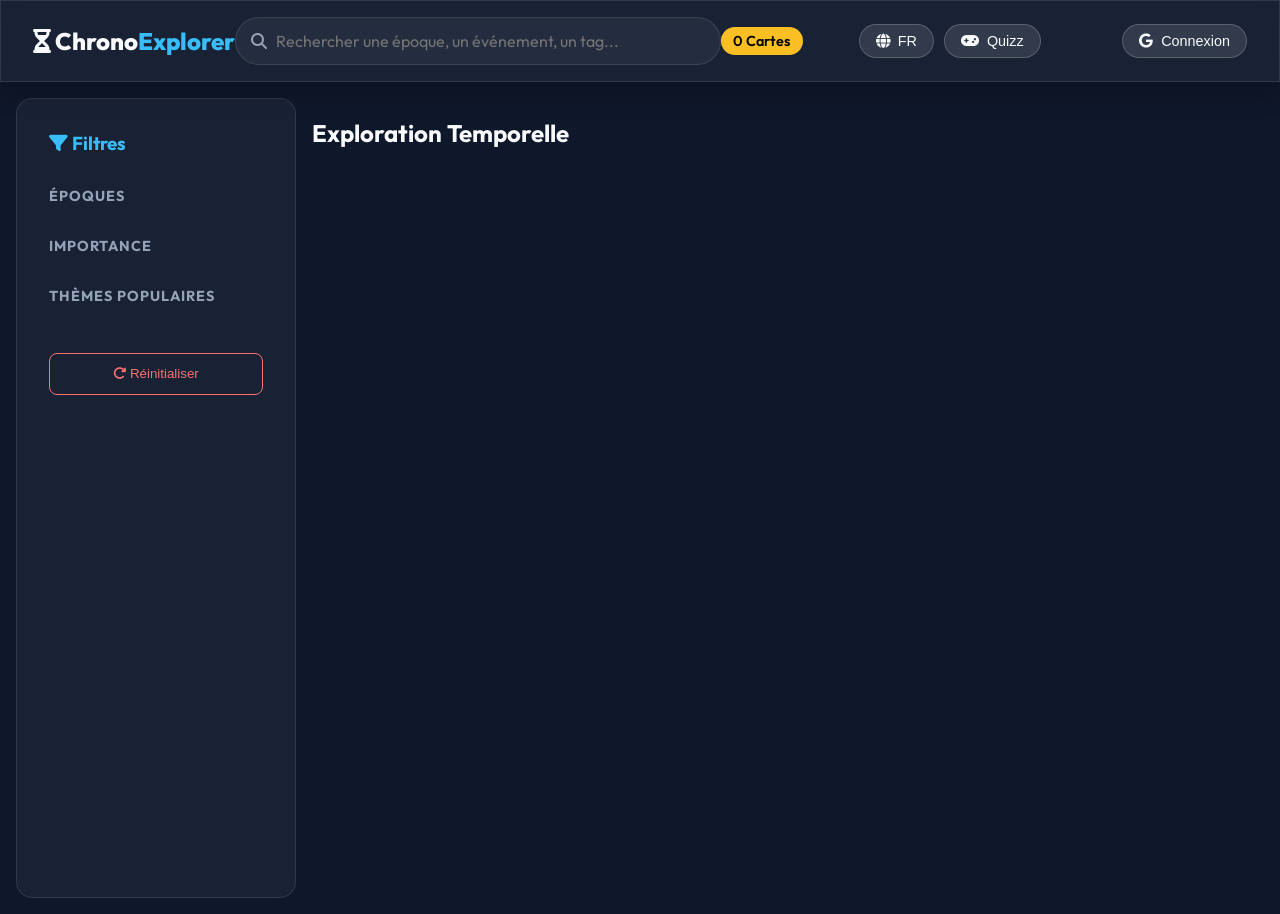
==== commit 8aa96e4e: "feat: Implement i18n support (En/Fr) and update asset structure" ====
--- a/index.html
+++ b/index.html
@@ -4,12 +4,15 @@
 <head>
     <meta charset="UTF-8">
     <meta name="viewport" content="width=device-width, initial-scale=1.0">
-    <title>Chrono-Explorer | Annecdote</title>
+    <title>Chrono-Explorer v2 | Annecdote</title>
     <!-- Modern Font -->
     <link
         href="https://fonts.googleapis.com/css2?family=Outfit:wght@300;400;600;800&family=Merriweather:ital,wght@0,300;0,400;1,400&display=swap"
         rel="stylesheet">
-    <link rel="stylesheet" href="explorer.css">
+    <!-- CORE LOGIC (Import Translations First) -->
+    <script src="translations.js?v=1.0"></script>
+    <link rel="stylesheet" href="explorer.css?v=20260110_2200">
+    <link rel="stylesheet" href="social.css?v=20260110_2300">
     <!-- FontAwesome for Icons -->
     <link rel="stylesheet" href="https://cdnjs.cloudflare.com/ajax/libs/font-awesome/6.4.0/css/all.min.css">
 </head>
@@ -23,59 +26,76 @@
         </div>
         <div class="search-container">
             <i class="fa-solid fa-search"></i>
-            <input type="text" id="searchInput" placeholder="Rechercher une époque, un événement, un tag...">
+            <input type="text" id="searchInput" data-i18n-placeholder="header.search_placeholder"
+                placeholder="Rechercher une époque, un événement, un tag...">
         </div>
         <div class="stats-badge">
-            <span id="cardCount">0</span> Cartes
-        </div>
+            <span id="cardCount">0</span> <span data-i18n="header.stats_cards">Cartes</span>
+        </div>
+
+        <!-- Language Switcher -->
+        <button id="langToggleBtn" class="btn-glass-small" style="margin-left: auto; margin-right: 10px;">
+            <i class="fa-solid fa-globe"></i> <span id="currentLangLabel">FR</span>
+        </button>
+
+        <!-- Quiz Button -->
+        <button id="headerQuizBtn" class="btn-glass-small" style="margin-right: 10px;"
+            onclick="document.getElementById('quizConfigModal').classList.remove('hidden')">
+            <i class="fa-solid fa-gamepad"></i> <span data-i18n="header.quiz">Quizz</span>
+        </button>
+
         <div id="userProfile" class="user-profile">
+            <button id="headerSocialBtn" class="btn-glass-small" style="margin-right: 10px; display:none;">
+                <i class="fa-solid fa-users"></i> <span data-i18n="header.social">Social</span>
+            </button>
             <button id="headerLoginBtn" class="btn-glass-small"
                 onclick="document.getElementById('loginModal').classList.remove('hidden')">
-                <i class="fa-brands fa-google"></i> Connexion
-            </button>
+                <i class="fa-brands fa-google"></i> <span data-i18n="header.login">Connexion</span>
+            </button>
+            <!-- Injected via JS -->
         </div>
     </header>
 
     <div class="app-layout">
         <!-- Mobile Filter Toggle -->
         <button id="toggleFiltersBtn" class="mobile-filter-toggle">
-            <i class="fa-solid fa-filter"></i> Filtres
+            <i class="fa-solid fa-filter"></i> <span data-i18n="filters.title">Filtres</span>
         </button>
 
         <!-- Sidebar Filters -->
         <aside class="sidebar glass-panel">
-            <h3><i class="fa-solid fa-filter"></i> Filtres</h3>
+            <h3><i class="fa-solid fa-filter"></i> <span data-i18n="filters.title">Filtres</span></h3>
 
             <div class="filter-section">
-                <h4>Époques</h4>
+                <h4 data-i18n="filters.eras">Époques</h4>
                 <div class="checkbox-group" id="eraFilters">
                     <!-- Injected via JS -->
                 </div>
             </div>
 
             <div class="filter-section">
-                <h4>Importance</h4>
+                <h4 data-i18n="filters.priority">Importance</h4>
                 <div class="checkbox-group" id="priorityFilters">
                     <!-- Injected via JS -->
                 </div>
             </div>
 
             <div class="filter-section">
-                <h4>Thèmes Populaires</h4>
+                <h4 data-i18n="filters.tags">Thèmes Populaires</h4>
                 <div class="tags-cloud" id="tagFilters">
                     <!-- Injected via JS -->
                 </div>
             </div>
 
             <button id="resetFilters" class="btn-reset">
-                <i class="fa-solid fa-rotate-right"></i> Réinitialiser
+                <i class="fa-solid fa-rotate-right"></i> <span data-i18n="filters.reset">Réinitialiser</span>
             </button>
         </aside>
 
         <!-- Main Content -->
         <main class="main-content">
             <div class="content-header">
-                <h2>Exploration Temporelle</h2>
+                <h2 data-i18n="content.header">Exploration Temporelle</h2>
 
             </div>
 
@@ -85,8 +105,9 @@
 
             <div id="noResults" class="hidden">
                 <i class="fa-solid fa-wind"></i>
-                <p>Aucun résultat trouvé dans les archives du temps.</p>
-            </div>
+                <p data-i18n="content.no_results">Aucun résultat trouvé dans les archives du temps.</p>
+            </div>
+
         </main>
     </div>
 
@@ -104,14 +125,17 @@
             <p style="margin-bottom: 2rem;">Connectez-vous pour sauvegarder votre progression et retrouver vos épisodes
                 vus.</p>
 
-            <button onclick="auth.signInWithGoogle()" class="btn-google"
+            <button
+                onclick="if(window.auth) window.auth.signInWithGoogle(); else alert('Erreur : Le script d\'authentification (auth.js) n\'est pas chargé. Rafraîchissez la page.');"
+                class="btn-google"
                 style="margin-bottom: 1rem; width: 100%; padding: 1rem; border-radius: 12px; border: none; background: white; color: #333; font-weight: bold; cursor: pointer; display: flex; align-items: center; justify-content: center; gap: 10px;">
                 <i class="fa-brands fa-google" style="color: #4285F4;"></i> Continuer avec Google
             </button>
 
             <button
                 onclick="document.getElementById('loginModal').classList.add('hidden'); localStorage.setItem('auth_refused', 'true');"
-                class="btn-text" style="color: rgba(255,255,255,0.6);">
+                class="btn-text"
+                style="color: rgba(255,255,255,0.6); background: none; border: none; padding: 0.5rem; text-decoration: underline; cursor: pointer;">
                 Non merci, je visiterai en invité
             </button>
         </div>
@@ -130,6 +154,192 @@
                 style="width: 100%; padding: 1rem; border-radius: 12px; background: var(--accent-gold); color: black; font-weight: bold; border: none; cursor: pointer;">
                 C'est parti !
             </button>
+        </div>
+    </div>
+
+    <!-- Leaderboard Modal -->
+    <div id="leaderboardModal" class="modal hidden" style="z-index: 2200;">
+        <div class="modal-content glass-panel" style="max-width: 500px; text-align: center;">
+            <div style="display:flex; justify-content:space-between; align-items:center; margin-bottom: 1rem;">
+                <h2 style="color: var(--accent-gold); margin:0;"><i class="fa-solid fa-trophy"></i> Top Explorateurs
+                </h2>
+                <button onclick="document.getElementById('leaderboardModal').classList.add('hidden')"
+                    class="btn-icon"><i class="fa-solid fa-times"></i></button>
+            </div>
+
+            <div style="display: flex; justify-content: center; gap: 10px; margin-bottom: 1rem;">
+                <button id="btnDaily" onclick="auth.switchLeaderboard('daily')" class="btn-glass-small"
+                    style="background: var(--accent-gold); color: black;">Aujourd'hui</button>
+                <button id="btnAllTime" onclick="auth.switchLeaderboard('total')" class="btn-glass-small">Tout les
+                    temps</button>
+                <button id="btnQuiz" onclick="auth.switchLeaderboard('quiz')" class="btn-glass-small"><i
+                        class="fa-solid fa-dice"></i> Derniers Quizz</button>
+            </div>
+
+            <div id="leaderboardList" style="text-align: left; max-height: 400px; overflow-y: auto;">
+                <!-- Leaderboard items will be injected here -->
+                <p style="text-align:center; color:#888;">Chargement...</p>
+            </div>
+        </div>
+    </div>
+
+    <!-- SOCIAL MODAL -->
+    <div id="socialModal" class="modal hidden" style="z-index: 2400;">
+        <div class="modal-content glass-panel"
+            style="max-width: 500px; min-height: 500px; display:flex; flex-direction:column; padding: 2rem;">
+
+            <div style="display:flex; justify-content:space-between; align-items:center; margin-bottom: 0.5rem;">
+                <h2
+                    style="color: var(--accent-gold); margin:0; font-size: 1.5rem; display:flex; align-items:center; gap:10px;">
+                    <i class="fa-solid fa-users"></i> Espace Social
+                </h2>
+                <button onclick="document.getElementById('socialModal').classList.add('hidden')" class="btn-icon">
+                    <i class="fa-solid fa-times"></i>
+                </button>
+            </div>
+
+            <!-- TABS -->
+            <div class="social-tabs">
+                <button onclick="socialUI.switchTab('friends')" id="tabFriends"
+                    class="social-tab-btn active">Amis</button>
+                <button onclick="socialUI.switchTab('duels')" id="tabDuels" class="social-tab-btn">Duels</button>
+            </div>
+
+            <!-- TAB CONTENT: FRIENDS -->
+            <div id="viewFriends" class="tab-view animate-in">
+                <!-- Input Group -->
+                <div class="social-input-group">
+                    <input type="text" id="addFriendInput" placeholder="Pseudo de l'ami...">
+                    <button onclick="socialUI.handleSendRequest()" class="btn-send" title="Envoyer la demande">
+                        <i class="fa-solid fa-paper-plane"></i>
+                    </button>
+                </div>
+                <!-- Feedback Area -->
+                <div id="requestFeedback"
+                    style="font-size:0.9rem; padding-left:10px; margin-top:-1.5rem; margin-bottom:1.5rem; min-height:20px;">
+                </div>
+
+                <h5 class="section-title">Mes Amis</h5>
+                <div id="friendsList" class="social-list">
+                    <!-- Injected JS -->
+                </div>
+            </div>
+
+            <!-- TAB CONTENT: DUELS -->
+            <div id="viewDuels" class="tab-view hidden animate-in">
+                <button onclick="socialUI.startNewDuel()" class="btn-duel"
+                    style="width:100%; justify-content:center; margin-bottom:2rem; padding: 1rem;">
+                    <i class="fa-solid fa-bolt"></i> Lancer un Nouveau Duel
+                </button>
+
+                <h5 class="section-title">Duels en cours & Terminés</h5>
+                <div id="duelsList" class="social-list">
+                    <!-- Injected JS -->
+                </div>
+            </div>
+
+        </div>
+    </div>
+
+    <!-- QUIZ CONFIG MODAL -->
+    <div id="quizConfigModal" class="modal hidden" style="z-index: 2500;">
+        <div class="modal-content glass-panel" style="max-width: 500px;">
+            <div style="display:flex; justify-content:space-between; align-items:center; margin-bottom: 1.5rem;">
+                <h2 style="color: var(--accent-gold); margin:0;">Configuration du Quizz</h2>
+                <button onclick="document.getElementById('quizConfigModal').classList.add('hidden')" class="btn-icon"><i
+                        class="fa-solid fa-times"></i></button>
+            </div>
+
+            <p style="margin-bottom:1.5rem; color:#ddd;">
+                Testez vos connaissances ! Une série de 10 questions aléatoires basées sur l'histoire.
+            </p>
+
+            <div style="margin-bottom:1.5rem;">
+                <label style="display:flex; align-items:center; gap:10px; cursor:pointer;">
+                    <input type="checkbox" id="quizOnlyWatched" style="width:20px; height:20px;">
+                    <span>Uniquement sur les épisodes vus</span>
+                </label>
+            </div>
+
+            <button onclick="window.quiz.startQuiz({ onlyWatched: document.getElementById('quizOnlyWatched').checked })"
+                class="btn-google"
+                style="width: 100%; padding: 1rem; border-radius: 12px; background: var(--accent-gold); color: black; font-weight: bold; border: none; cursor: pointer; font-size:1.1rem;">
+                Lancer le Quizz <i class="fa-solid fa-play"></i>
+            </button>
+        </div>
+    </div>
+
+    <!-- DUEL CONFIG MODAL -->
+    <div id="duelConfigModal" class="modal hidden" style="z-index: 2500;">
+        <div class="modal-content glass-panel" style="max-width: 500px; padding: 2rem;">
+            <div style="display:flex; justify-content:space-between; align-items:center; margin-bottom: 2rem;">
+                <h2 style="color: var(--accent-gold); margin:0; font-size:1.5rem;">Nouveau Duel</h2>
+                <button onclick="document.getElementById('duelConfigModal').classList.add('hidden')" class="btn-icon"><i
+                        class="fa-solid fa-times"></i></button>
+            </div>
+
+            <div style="margin-bottom: 2rem;">
+
+                <!-- Modern Tabs for Mode Selection -->
+                <div class="social-tabs" style="margin-bottom:1.5rem;">
+                    <button onclick="socialUI.setDuelMode('link')" id="btnDuelLink" class="social-tab-btn active"
+                        style="flex:1;">
+                        <i class="fa-solid fa-link"></i> Lien
+                    </button>
+                    <button onclick="socialUI.setDuelMode('friend')" id="btnDuelFriend" class="social-tab-btn"
+                        style="flex:1;">
+                        <i class="fa-solid fa-user-check"></i> Ami
+                    </button>
+                </div>
+
+                <!-- Custom Friend List (Replaxe Select) -->
+                <div id="duelFriendSelect" class="hidden" style="margin-bottom: 1.5rem;">
+                    <div id="duelFriendList" class="social-list" style="max-height: 200px; padding:5px;">
+                        <!-- JS Injected Cards -->
+                    </div>
+                    <input type="hidden" id="selectedDuelFriendId">
+                </div>
+            </div>
+
+            <p
+                style="color:var(--text-secondary); font-size:0.95rem; margin-bottom:2rem; line-height:1.5; background:rgba(255,255,255,0.03); padding:1rem; border-radius:10px; border-left:3px solid var(--accent-blue);">
+                <i class="fa-solid fa-info-circle" style="color:var(--accent-blue); margin-right:5px;"></i>
+                Vous allez jouer une manche de 10 questions. Votre score sera enregistré et votre adversaire devra vous
+                battre sur les <strong>mêmes questions</strong>.
+            </p>
+
+            <button onclick="socialUI.launchDuel()" class="btn-duel"
+                style="width: 100%; padding: 1rem; justify-content:center; font-size:1.1rem; height:auto;">
+                C'est parti ! <i class="fa-solid fa-rocket" style="margin-left:10px;"></i>
+            </button>
+        </div>
+    </div>
+
+    <!-- QUIZ PLAYER OVERLAY -->
+    <div id="quizPlayer" class="player-overlay hidden">
+        <!-- Fullscreen Background Image (Same structure as Episode Player) -->
+        <img id="quizBackgroundImage" class="player-fullscreen-bg" src="" alt="Background">
+        <div class="player-overlay-gradient"></div> <!-- Dark overlay for readability -->
+        <div class="player-header">
+            <button
+                onclick="if(confirm('Quitter le quizz ?')) document.getElementById('quizPlayer').classList.add('hidden')"
+                class="btn-icon">
+                <i class="fa-solid fa-times"></i> Quitter
+            </button>
+            <h3 id="quizProgress" style="color: white;">Question 1 / 10</h3>
+            <div style="width: 40px;"></div> <!-- Spacer -->
+        </div>
+
+        <div class="progress-bar"
+            style="height: 4px; background: rgba(255,255,255,0.1); width:100%; max-width: none; position:absolute; top:70px; left: 0;">
+            <div id="quizProgressBar" class="progress-fill"
+                style="width: 10%; background: var(--accent-gold); height:100%; transition: width 0.3s;"></div>
+        </div>
+
+        <div style="flex:1; display:flex; justify-content:center; align-items:center; padding:1rem;">
+            <div id="quizCardContainer" style="width:100%; max-width:700px;">
+                <!-- Question injected here -->
+            </div>
         </div>
     </div>
 
@@ -309,6 +519,31 @@
     <script src="data/data_episode_136_voc.js"></script>
     <script src="data/data_episode_137_virginie.js"></script>
     <script src="data/data_episode_138_westphalie.js"></script>
+
+    <!-- QUIZ DATA -->
+    <!-- BATCH 1 REBUILD -->
+    <script src="data/quiz/quiz_episode_1_sapiens.js"></script>
+    <script src="data/quiz/quiz_episode_2_lascaux.js"></script>
+    <!-- BATCH 2 REBUILD -->
+    <script src="data/quiz/quiz_episode_3_rome.js"></script>
+    <script src="data/quiz/quiz_episode_4_neolithique.js"></script>
+    <!-- BATCH 3 REBUILD -->
+    <script src="data/quiz/quiz_episode_5_ecriture_uruk.js"></script>
+    <script src="data/quiz/quiz_episode_6_pyramides.js"></script>
+    <!-- BATCH 4 REBUILD -->
+    <script src="data/quiz/quiz_episode_7_hammurabi.js"></script>
+    <script src="data/quiz/quiz_episode_8_toutankhamon.js"></script>
+    <!-- BATCH 5 REBUILD -->
+    <script src="data/quiz/quiz_episode_9_salamine.js"></script>
+    <!-- Episode 10 MISSING DATA -->
+    <script src="data/quiz/quiz_episode_11_alexandre.js"></script>
+    <!-- BATCH 6 REBUILD -->
+    <script src="data/quiz/quiz_episode_12_chine_qin.js"></script>
+    <script src="data/quiz/quiz_episode_13_cesar.js"></script>
+    <!-- BATCH 7 REBUILD -->
+    <script src="data/quiz/quiz_episode_14_auguste.js"></script>
+    <script src="data/quiz/quiz_episode_15_jesus.js"></script>
+
     <!-- Main Data Aggregator (Must be loaded LAST) -->
     <script src="data/generated_priorities.js"></script>
     <script src="data/data_episodes.js"></script>
@@ -319,11 +554,14 @@
     <script src="https://www.gstatic.com/firebasejs/9.22.0/firebase-firestore-compat.js"></script>
 
     <!-- App Configuration & Auth -->
-    <script src="firebase-config.js"></script>
-    <script src="auth.js"></script>
-
-    <!-- App Logic -->
-    <script src="explorer.js"></script>
+    <script src="firebase-config.js?v=1.6"></script>
+    <!-- CORE LOGIC (Cache-Busted) -->
+    <script src="auth.js?v=20260110_2200"></script>
+    <script src="explorer.js?v=20260110_2200"></script>
+    <script src="quiz.js?v=20260110_2200"></script>
+    <script src="social.js?v=20260110_2200"></script>
+    <script src="social_ui.js?v=20260110_2200"></script>
+    <script src="check_duplicates.js?v=20260110_2200"></script>
 </body>
 
 </html>
--- a/explorer.css
+++ b/explorer.css
@@ -994,4 +994,232 @@
         padding-top: 1rem;
         line-height: 1.6;
     }
+}
+
+/* --- QUIZ STYLES --- */
+
+/* Quiz Question Card */
+/* Quiz Question Card */
+.quiz-question-card {
+    padding: 2rem;
+    width: 100%;
+    max-width: 700px;
+    background: rgba(30, 41, 59, 0.4);
+    /* Much more transparent */
+    backdrop-filter: blur(12px);
+    /* Heavier blur for readability */
+    -webkit-backdrop-filter: blur(12px);
+    border: 1px solid rgba(255, 255, 255, 0.2);
+    border-radius: 20px;
+    display: flex;
+    flex-direction: column;
+    gap: 1.5rem;
+    box-shadow: 0 10px 40px rgba(0, 0, 0, 0.6);
+    position: relative;
+    overflow: hidden;
+    transition: all 0.3s ease;
+}
+
+.quiz-badge {
+    position: absolute;
+    top: 1rem;
+    right: 1rem;
+    background: rgba(0, 0, 0, 0.6);
+    /* Fond plus sombre pour contraste */
+    backdrop-filter: blur(4px);
+    font-size: 0.85rem;
+    padding: 0.3rem 0.8rem;
+    border-radius: 20px;
+    color: var(--accent-blue);
+    border: 1px solid var(--accent-blue);
+    z-index: 2;
+}
+
+.quiz-question-text {
+    font-size: 1.5rem;
+    color: white;
+    margin-top: 1rem;
+    line-height: 1.4;
+    font-weight: 600;
+}
+
+.quiz-title-harmonized {
+    color: var(--accent-gold);
+    text-align: center;
+    margin-bottom: 0.5rem;
+    font-size: 1.4rem;
+    text-shadow: 2px 2px 4px rgba(0, 0, 0, 0.8);
+    background: rgba(0, 0, 0, 0.4);
+    padding: 0.5rem 1rem;
+    border-radius: 12px;
+    border: 1px solid var(--accent-gold);
+    display: inline-block;
+    align-self: center;
+}
+
+.quiz-options {
+    display: flex;
+    flex-direction: column;
+    gap: 0.8rem;
+}
+
+.btn-quiz-option {
+    background: rgba(255, 255, 255, 0.05);
+    border: 1px solid rgba(255, 255, 255, 0.1);
+    padding: 1rem;
+    text-align: left;
+    color: #e2e8f0;
+    border-radius: 12px;
+    cursor: pointer;
+    font-size: 1.1rem;
+    transition: all 0.2s ease;
+    width: 100%;
+}
+
+.btn-quiz-option:hover:not(:disabled) {
+    background: rgba(56, 189, 248, 0.2);
+    border-color: var(--accent-blue);
+    transform: translateX(5px);
+}
+
+.btn-quiz-option:disabled {
+    cursor: default;
+    opacity: 0.7;
+}
+
+.btn-quiz-option.correct {
+    background: rgba(34, 197, 94, 0.2) !important;
+    border-color: #22c55e !important;
+    color: #4ade80 !important;
+    font-weight: bold;
+}
+
+.btn-quiz-option.wrong {
+    background: rgba(239, 68, 68, 0.2) !important;
+    border-color: #ef4444 !important;
+    color: #f87171 !important;
+    opacity: 0.5;
+}
+
+/* Feedback Section */
+.quiz-feedback {
+    background: rgba(0, 0, 0, 0.3);
+    padding: 1rem;
+    border-radius: 12px;
+    border-left: 4px solid var(--accent-blue);
+    margin-top: 1rem;
+    animation: slideUp 0.3s ease-out;
+}
+
+.feedback-header {
+    font-weight: bold;
+    font-size: 1.1rem;
+    margin-bottom: 0.5rem;
+    display: flex;
+    align-items: center;
+    gap: 0.5rem;
+}
+
+.feedback-header.correct {
+    color: #4ade80;
+}
+
+.feedback-header.wrong {
+    color: #f87171;
+}
+
+.btn-next-quiz {
+    align-self: flex-end;
+    background: var(--accent-gold);
+    color: black;
+    border: none;
+    padding: 0.8rem 1.5rem;
+    border-radius: 50px;
+    font-weight: bold;
+    cursor: pointer;
+    margin-top: 1rem;
+    display: flex;
+    align-items: center;
+    gap: 0.5rem;
+    transition: transform 0.2s;
+}
+
+.btn-next-quiz:hover {
+    transform: scale(1.05);
+}
+
+/* Results Card */
+.quiz-result-card {
+    text-align: center;
+    padding: 3rem;
+    max-width: 500px;
+}
+
+.score-circle {
+    width: 150px;
+    height: 150px;
+    border-radius: 50%;
+    border: 6px solid var(--accent-gold);
+    display: flex;
+    align-items: center;
+    justify-content: center;
+    font-size: 1.5rem;
+    color: #aaa;
+    margin: 2rem auto;
+    background: rgba(251, 191, 36, 0.1);
+    flex-direction: column;
+}
+
+.score-circle span {
+    font-size: 4rem;
+    font-weight: 800;
+    color: white;
+    line-height: 1;
+}
+
+.clash-title {
+    font-size: 1.8rem;
+    color: var(--accent-blue);
+    margin-bottom: 1rem;
+}
+
+.clash-message {
+    font-size: 1.1rem;
+    font-style: italic;
+    color: #cbd5e1;
+    margin-bottom: 2rem;
+}
+
+.quiz-actions {
+    display: flex;
+    gap: 1rem;
+    justify-content: center;
+}
+
+.btn-action {
+    padding: 0.8rem 1.5rem;
+    border-radius: 12px;
+    border: none;
+    font-weight: bold;
+    cursor: pointer;
+    background: var(--accent-gold);
+    color: black;
+    display: flex;
+    align-items: center;
+    gap: 0.5rem;
+}
+
+.btn-action.secondary {
+    background: rgba(255, 255, 255, 0.1);
+    color: white;
+}
+
+.btn-action:hover {
+    transform: translateY(-2px);
+    box-shadow: 0 4px 12px rgba(0, 0, 0, 0.3);
+}
+
+/* Checkbox specific to modal */
+.checkbox-container input:checked+span {
+    color: var(--accent-gold);
 }
--- a/social.css
+++ b/social.css
@@ -0,0 +1,375 @@
+/* --- Social UI Redesign (social.css) --- */
+
+/* Tabs */
+.social-tabs {
+    display: flex;
+    gap: 1.5rem;
+    margin-bottom: 2rem;
+    border-bottom: 1px solid rgba(255, 255, 255, 0.1);
+    padding-bottom: 0px;
+}
+
+.social-tab-btn {
+    background: transparent;
+    border: none;
+    color: var(--text-secondary);
+    font-size: 1rem;
+    font-family: inherit;
+    font-weight: 600;
+    padding: 0.8rem 1rem;
+    cursor: pointer;
+    position: relative;
+    transition: all 0.3s ease;
+}
+
+.social-tab-btn::after {
+    content: '';
+    position: absolute;
+    bottom: -1px;
+    left: 0;
+    width: 0%;
+    height: 3px;
+    background: var(--accent-gold);
+    transition: width 0.3s ease;
+    border-radius: 3px 3px 0 0;
+    box-shadow: 0 -2px 10px var(--accent-gold);
+}
+
+.social-tab-btn:hover {
+    color: white;
+}
+
+.social-tab-btn.active {
+    color: white;
+}
+
+.social-tab-btn.active::after {
+    width: 100%;
+}
+
+/* Input Group */
+.social-input-group {
+    position: relative;
+    display: flex;
+    align-items: center;
+    margin-bottom: 2rem;
+    /* Reduced back */
+}
+
+.social-input-group input {
+    width: 100%;
+    padding: 1rem 1.2rem;
+    padding-right: 4rem;
+    /* Space for button */
+    background: rgba(0, 0, 0, 0.3);
+    border: 1px solid rgba(255, 255, 255, 0.1);
+    border-radius: 50px;
+    /* Pill shape */
+    color: white;
+    font-family: inherit;
+    font-size: 1rem;
+    transition: all 0.3s;
+    box-shadow: inset 0 2px 5px rgba(0, 0, 0, 0.2);
+}
+
+.social-input-group input:focus {
+    outline: none;
+    border-color: var(--accent-gold);
+    /* Changed to Gold */
+    background: rgba(0, 0, 0, 0.5);
+    box-shadow: 0 0 15px rgba(251, 191, 36, 0.15);
+}
+
+.social-input-group button.btn-send {
+    position: absolute;
+    right: 8px;
+    /* Slightly inside */
+    top: 50%;
+    transform: translateY(-50%);
+    width: 38px;
+    height: 38px;
+    border-radius: 50%;
+    background: transparent;
+    /* No background by default */
+    border: 1px solid rgba(255, 255, 255, 0.1);
+    color: var(--text-secondary);
+    cursor: pointer;
+    display: flex;
+    align-items: center;
+    justify-content: center;
+    transition: all 0.2s;
+    font-size: 1rem;
+}
+
+.social-input-group button.btn-send:hover {
+    background: var(--accent-gold);
+    color: #000;
+    border-color: var(--accent-gold);
+    transform: translateY(-50%) scale(1.1);
+    box-shadow: 0 0 10px rgba(251, 191, 36, 0.4);
+}
+
+/* Lists */
+.social-list {
+    display: flex;
+    flex-direction: column;
+    gap: 0.6rem;
+    /* Compact again */
+    max-height: 400px;
+    overflow-y: auto;
+    padding-right: 8px;
+    /* Slightly more padding for scrollbar */
+    padding-bottom: 2rem;
+}
+
+/* Friend Card */
+.friend-card {
+    background: rgba(255, 255, 255, 0.03);
+    border: 1px solid rgba(255, 255, 255, 0.05);
+    border-radius: 16px;
+    padding: 1rem;
+    display: flex;
+    align-items: center;
+    justify-content: space-between;
+    transition: all 0.2s ease;
+}
+
+.friend-card:hover {
+    background: rgba(255, 255, 255, 0.06);
+    transform: translateX(4px);
+    border-color: rgba(255, 255, 255, 0.1);
+}
+
+.friend-info {
+    display: flex;
+    align-items: center;
+    gap: 1rem;
+}
+
+.friend-avatar {
+    width: 44px;
+    height: 44px;
+    border-radius: 50%;
+    background: linear-gradient(135deg, #334155, #1e293b);
+    display: flex;
+    align-items: center;
+    justify-content: center;
+    font-weight: bold;
+    color: var(--text-secondary);
+    font-size: 1.2rem;
+    position: relative;
+    border: 2px solid rgba(255, 255, 255, 0.05);
+    text-transform: uppercase;
+}
+
+.friend-status-dot {
+    position: absolute;
+    bottom: 2px;
+    right: 2px;
+    width: 12px;
+    height: 12px;
+    border-radius: 50%;
+    border: 2px solid #1e293b;
+    /* Matches dark bg */
+}
+
+.status-online {
+    background: #4ade80;
+    box-shadow: 0 0 8px rgba(74, 222, 128, 0.4);
+}
+
+.status-offline {
+    background: #64748b;
+}
+
+.friend-name {
+    font-weight: 600;
+    font-size: 1.05rem;
+    color: var(--text-primary);
+}
+
+.friend-actions {
+    display: flex;
+    gap: 0.5rem;
+}
+
+/* Buttons */
+.btn-action-icon {
+    width: 36px;
+    height: 36px;
+    border-radius: 10px;
+    border: none;
+    display: flex;
+    align-items: center;
+    justify-content: center;
+    cursor: pointer;
+    transition: all 0.2s;
+    font-size: 0.9rem;
+}
+
+.btn-duel {
+    background: linear-gradient(135deg, var(--accent-gold), #f59e0b);
+    color: #0f172a;
+    font-weight: bold;
+    padding: 0 1rem;
+    width: auto;
+    gap: 8px;
+}
+
+.btn-duel:hover {
+    transform: translateY(-2px);
+    box-shadow: 0 4px 12px rgba(251, 191, 36, 0.3);
+}
+
+.btn-delete {
+    background: rgba(239, 68, 68, 0.1);
+    color: #f87171;
+}
+
+.btn-delete:hover {
+    background: rgba(239, 68, 68, 0.2);
+    transform: translateY(-2px);
+}
+
+/* Duel Specifics */
+.duel-card {
+    background: linear-gradient(90deg, rgba(255, 255, 255, 0.03) 0%, rgba(255, 255, 255, 0.01) 100%);
+    border-left: 4px solid rgba(255, 255, 255, 0.1);
+    padding: 1.2rem;
+    border-radius: 12px;
+    margin-bottom: 15px;
+    display: flex;
+    flex-direction: column;
+    gap: 0.5rem;
+    transition: all 0.3s;
+}
+
+.duel-card:hover {
+    background: rgba(255, 255, 255, 0.05);
+    transform: translateY(-2px);
+    box-shadow: 0 10px 20px -5px rgba(0, 0, 0, 0.3);
+}
+
+.duel-card.status-active {
+    border-left-color: var(--accent-blue);
+}
+
+.duel-card.status-pending {
+    border-left-color: var(--accent-gold);
+}
+
+.duel-card.status-completed {
+    border-left-color: #4ade80;
+}
+
+.duel-header {
+    display: flex;
+    justify-content: space-between;
+    align-items: center;
+}
+
+.duel-vs {
+    font-size: 0.8rem;
+    color: var(--text-secondary);
+    text-transform: uppercase;
+    letter-spacing: 1px;
+    margin-bottom: 2px;
+}
+
+.duel-opponent {
+    font-size: 1.2rem;
+    font-weight: 700;
+    color: white;
+}
+
+.duel-meta {
+    display: flex;
+    justify-content: space-between;
+    align-items: center;
+    margin-top: 5px;
+    font-size: 0.9rem;
+    color: var(--text-secondary);
+}
+
+/* New User Suggestions */
+.suggestions-section {
+    margin-top: 2rem;
+    border-top: 1px solid rgba(255, 255, 255, 0.1);
+    padding-top: 1.5rem;
+}
+
+.section-title {
+    color: var(--text-secondary);
+    font-size: 0.9rem;
+    text-transform: uppercase;
+    letter-spacing: 1px;
+    margin-bottom: 1rem;
+}
+
+.suggestions-grid {
+    display: grid;
+    grid-template-columns: repeat(auto-fill, minmax(100px, 1fr));
+    gap: 0.8rem;
+}
+
+.suggestion-card {
+    background: rgba(255, 255, 255, 0.02);
+    border: 1px solid rgba(255, 255, 255, 0.05);
+    border-radius: 12px;
+    padding: 1rem 0.5rem;
+    text-align: center;
+    transition: all 0.2s;
+    cursor: pointer;
+    display: flex;
+    flex-direction: column;
+    align-items: center;
+    gap: 10px;
+}
+
+.suggestion-card:hover {
+    background: rgba(255, 255, 255, 0.05);
+    transform: translateY(-3px);
+    border-color: var(--accent-gold);
+}
+
+.suggestion-avatar {
+    width: 36px;
+    height: 36px;
+    border-radius: 50%;
+    background: var(--bg-card);
+    display: flex;
+    align-items: center;
+    justify-content: center;
+    color: white;
+    font-weight: bold;
+    font-size: 0.9rem;
+    border: 1px solid var(--glass-border);
+}
+
+.suggestion-name {
+    font-weight: 600;
+    font-size: 0.9rem;
+    color: var(--text-primary);
+    white-space: nowrap;
+    overflow: hidden;
+    text-overflow: ellipsis;
+    max-width: 100%;
+}
+
+.btn-add-mini {
+    background: var(--accent-gold);
+    color: #000;
+    border: none;
+    border-radius: 50%;
+    width: 24px;
+    height: 24px;
+    display: flex;
+    align-items: center;
+    justify-content: center;
+    font-size: 0.8rem;
+    transition: transform 0.2s;
+}
+
+.suggestion-card:hover .btn-add-mini {
+    transform: scale(1.2);
+}
